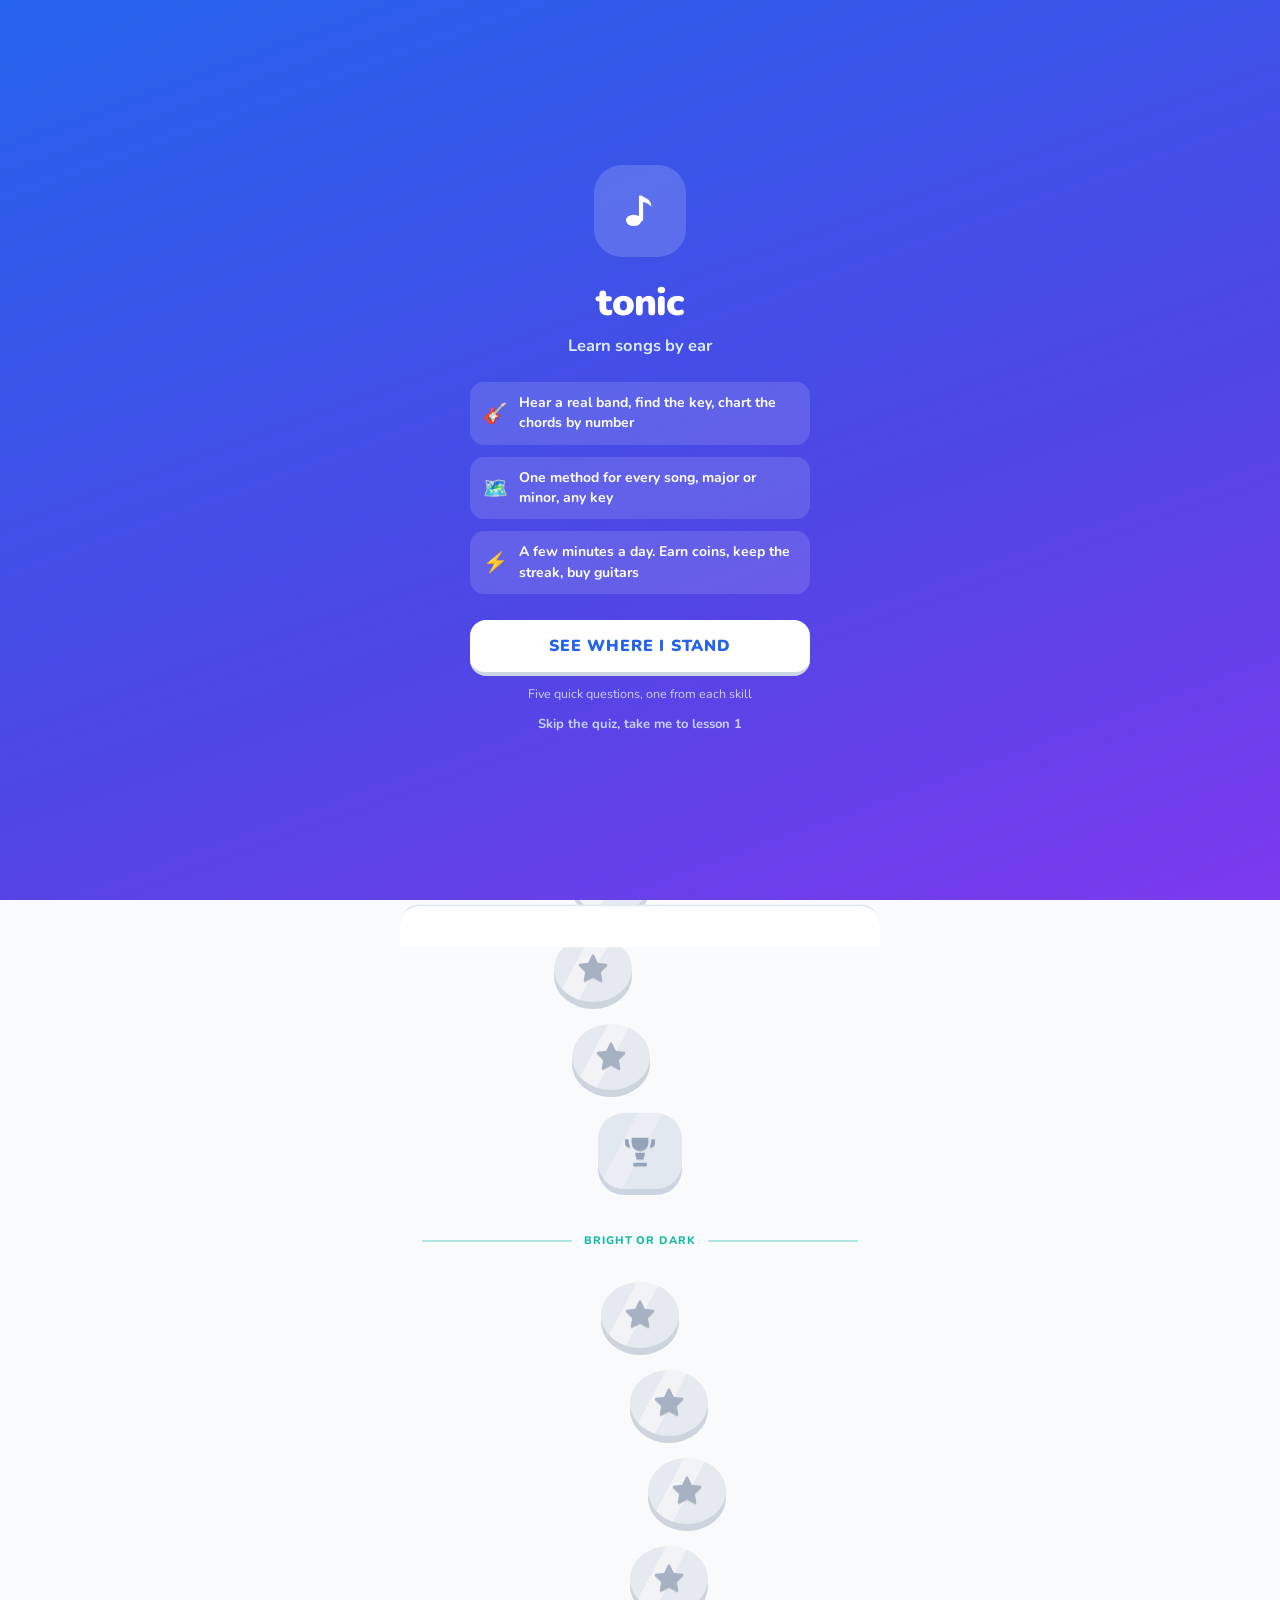
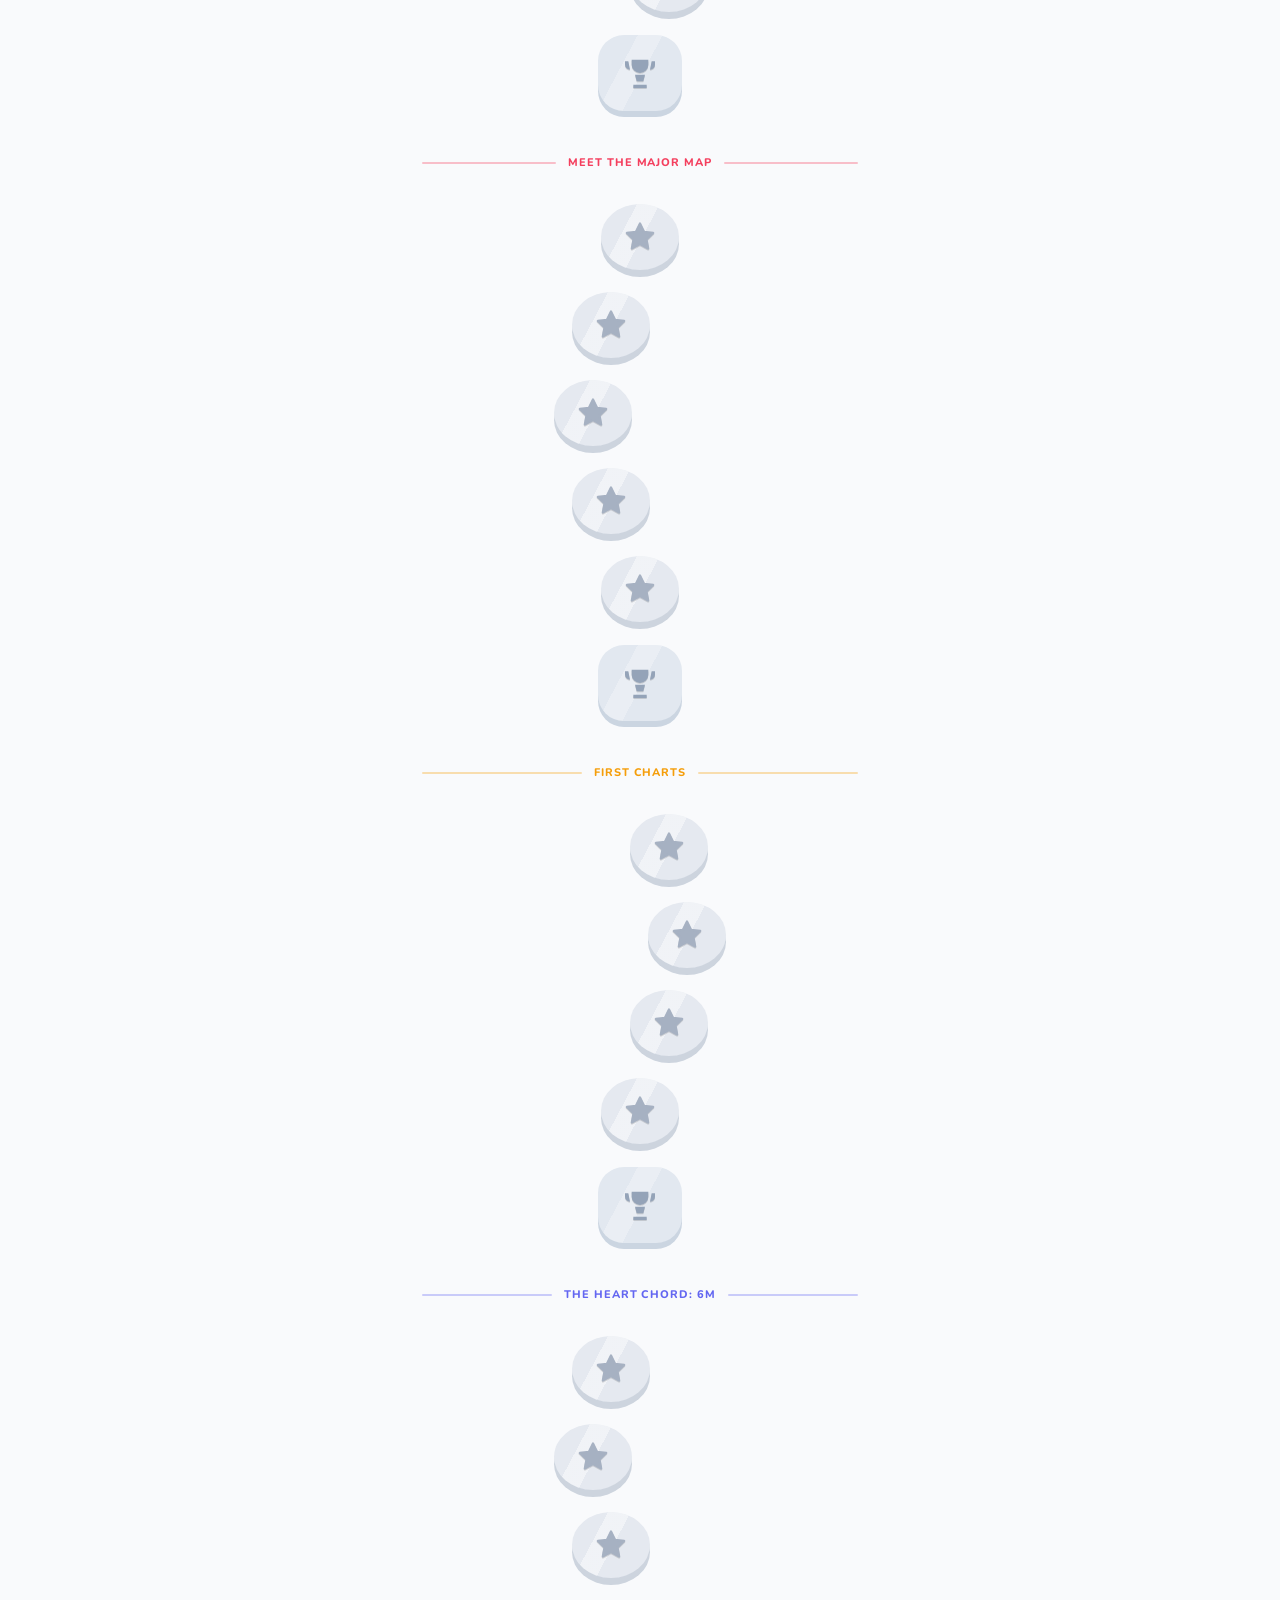
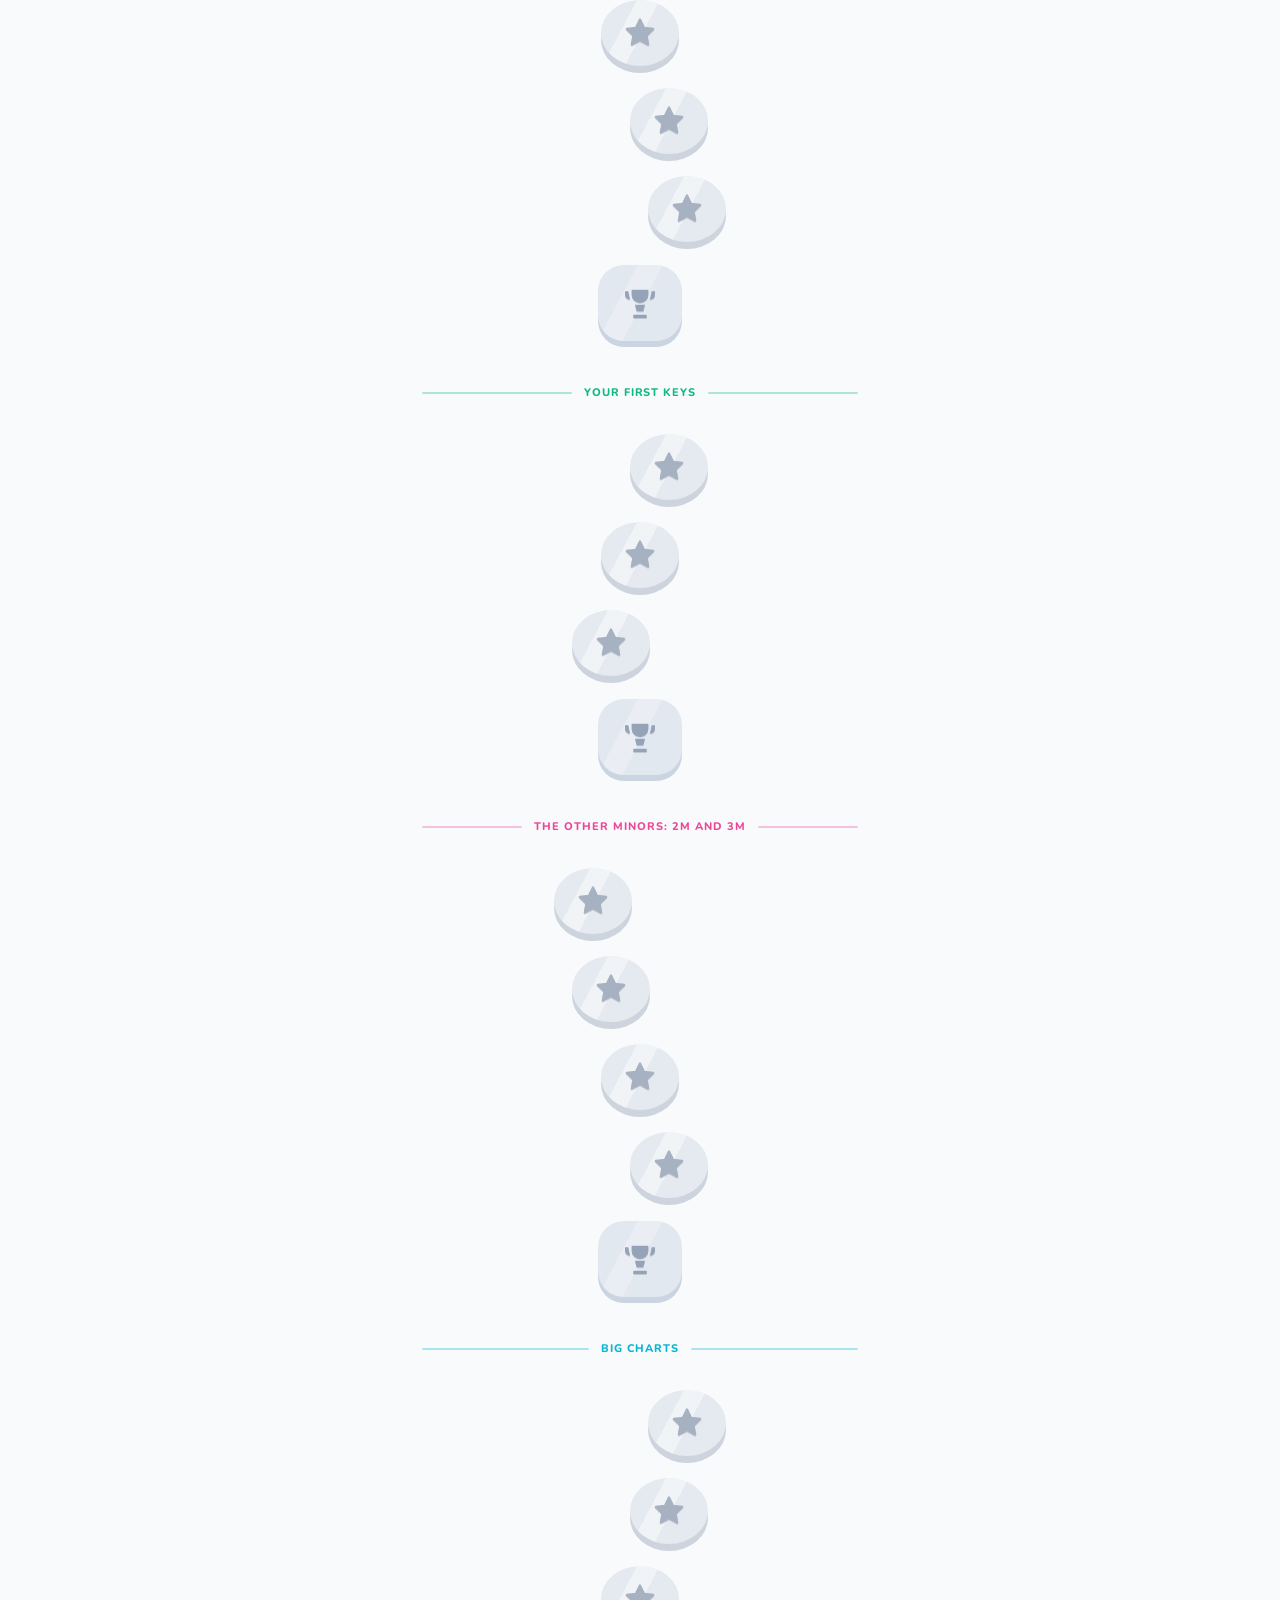
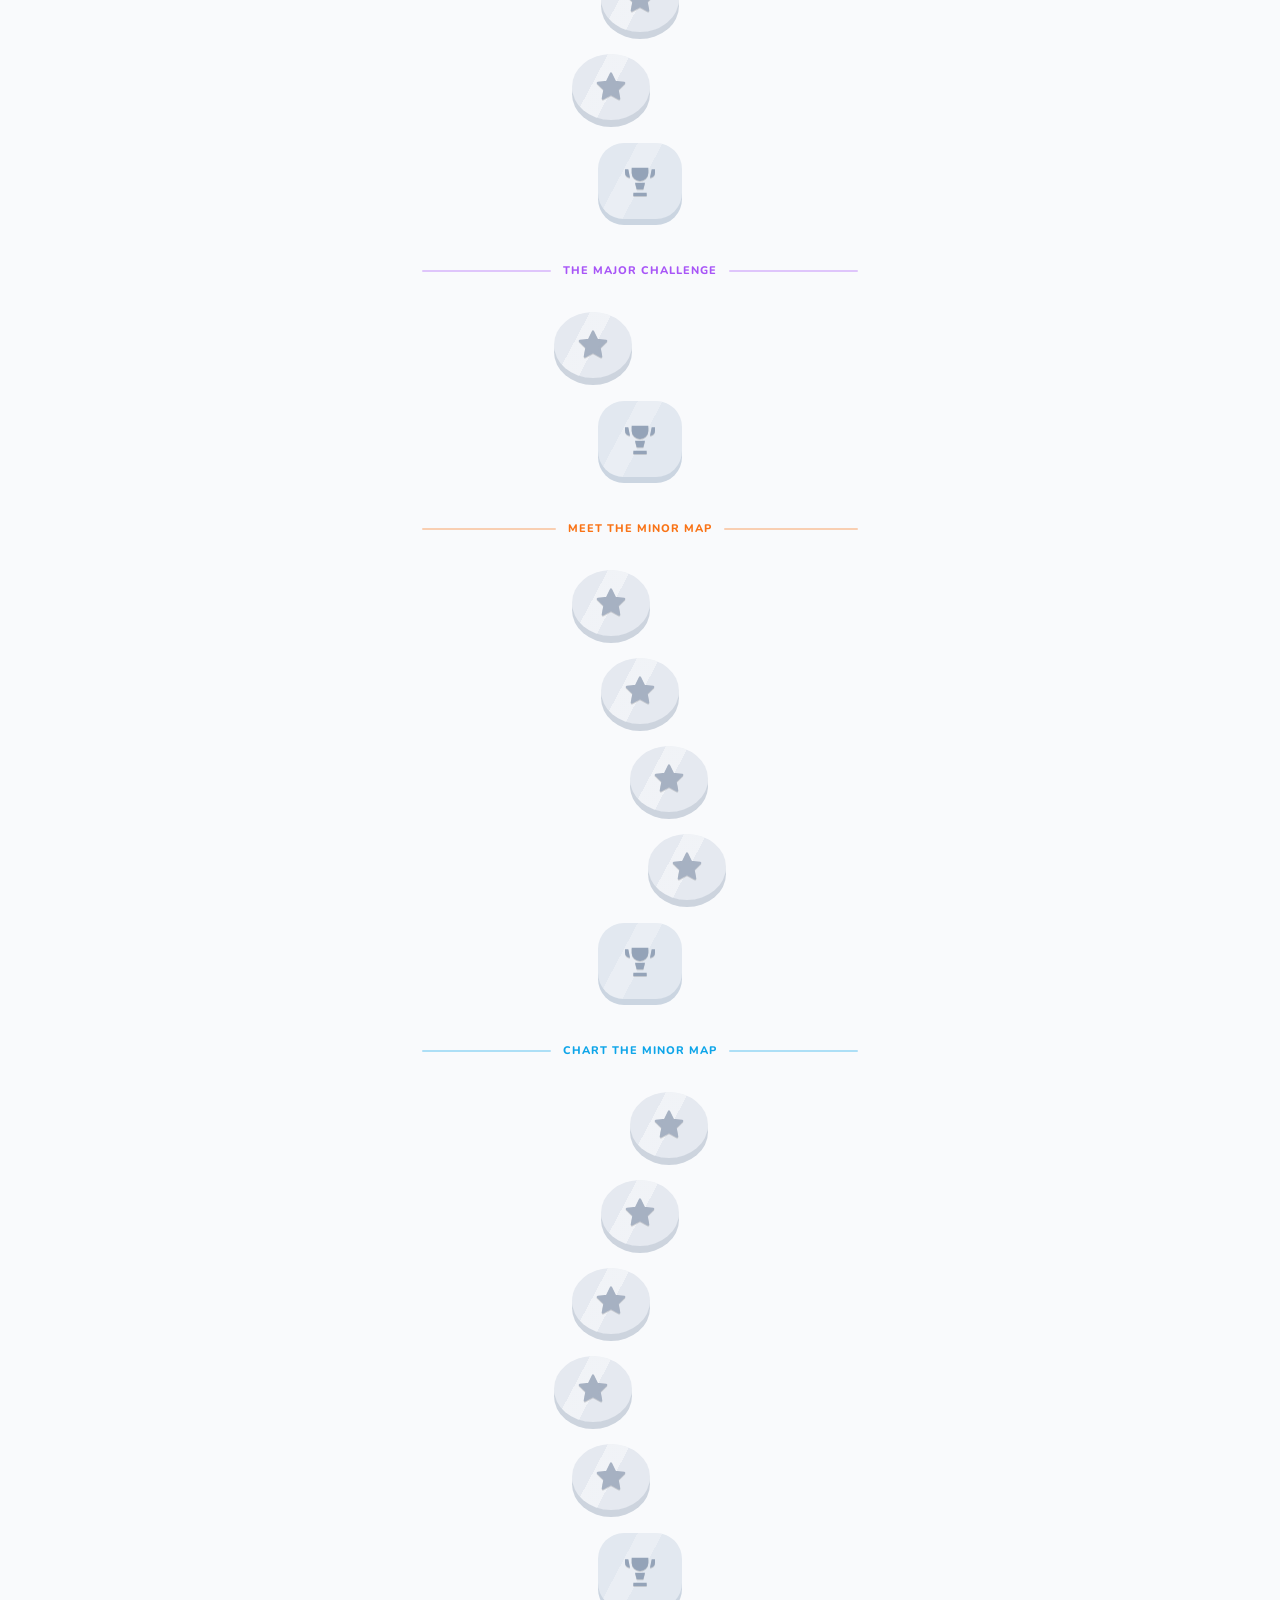
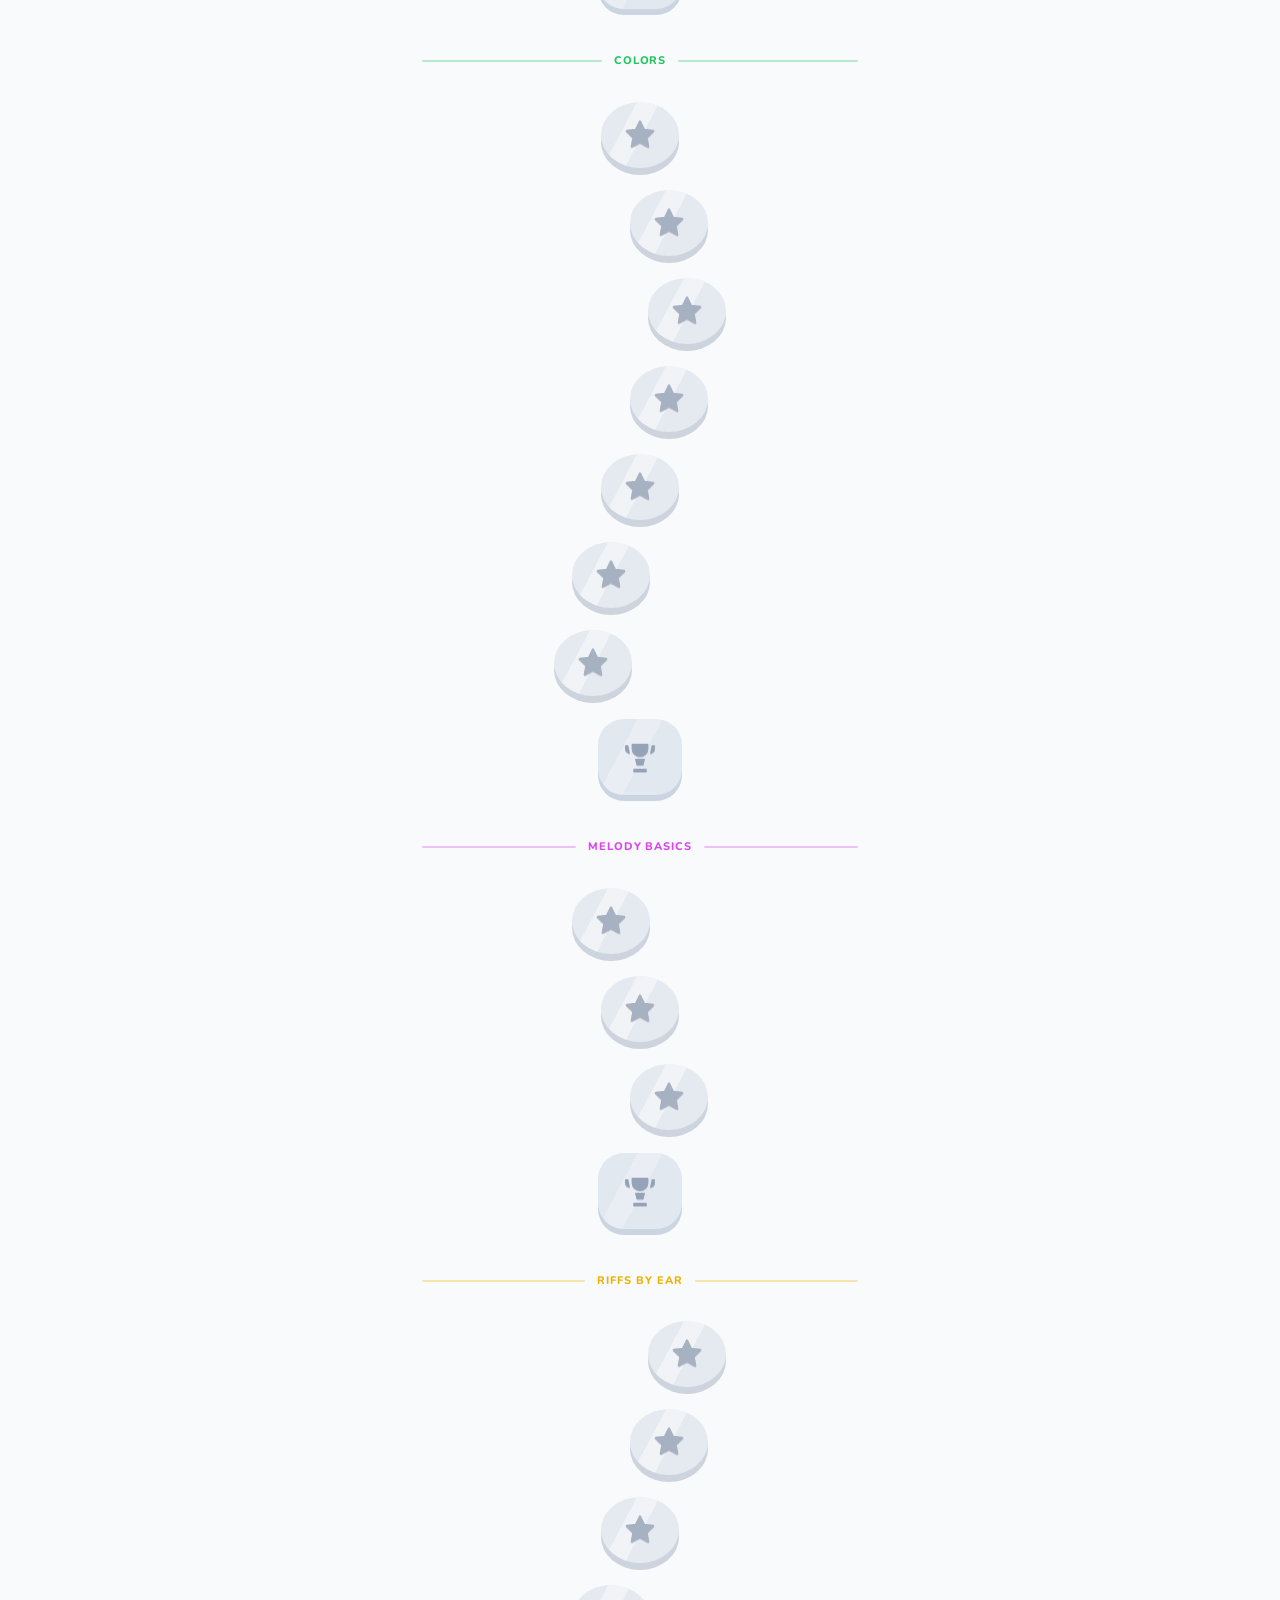
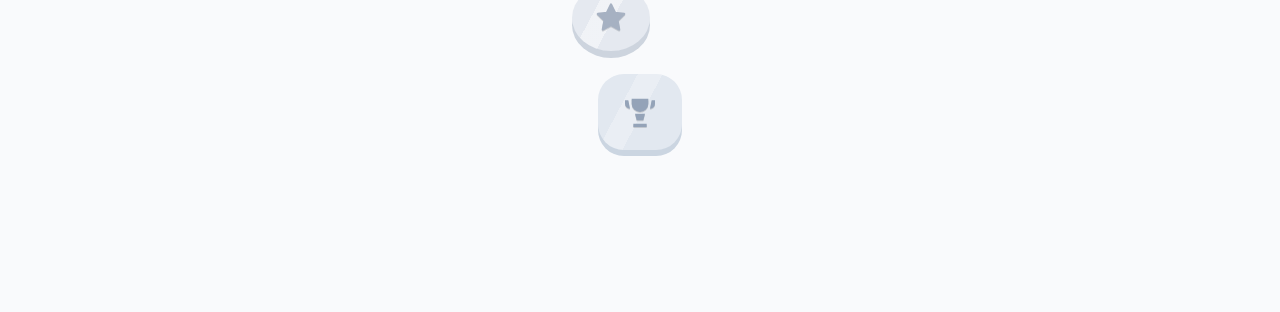
==== index.html @ 89ee770c "Deploy: unified colors + musical chord timing" ====
<!doctype html>
<html lang="en">
<head>
<meta charset="utf-8">
<meta name="viewport" content="width=device-width,initial-scale=1,viewport-fit=cover,user-scalable=no">
<meta name="theme-color" content="#2563eb">
<link rel="preconnect" href="https://fonts.googleapis.com">
<link rel="preconnect" href="https://fonts.gstatic.com" crossorigin>
<link href="https://fonts.googleapis.com/css2?family=Nunito:wght@700;800;900&display=swap" rel="stylesheet">
<title>Tonic - Hear the numbers</title>
<style>
:root{
  --bg:#f9fafc;--card:#ffffff;--fg:#1e293b;--muted:#64748b;--border:#e2e8f0;
  --blue:#2563eb;--blue-dk:#1d4ed8;--blue-press:#1e40af;--blue-soft:#dbeafe;--blue-mist:#eff6ff;
  --ok:#16a34a;--ok-soft:#dcfce7;--bad:#dc2626;--bad-soft:#fee2e2;--warn:#d97706;--warn-soft:#fef3c7;
  --r:18px;--r-sm:12px;
}
*{margin:0;padding:0;box-sizing:border-box;-webkit-tap-highlight-color:transparent}
html,body{height:100%}
body{font-family:'Nunito',-apple-system,BlinkMacSystemFont,'Segoe UI',Roboto,'Helvetica Neue',Arial,sans-serif;
  background:var(--bg);color:var(--fg);font-size:15px;line-height:1.45;
  -webkit-font-smoothing:antialiased;overscroll-behavior:none}
#app{max-width:480px;margin:0 auto;min-height:100%;display:flex;flex-direction:column;position:relative}
.screen{display:none;flex:1;flex-direction:column;padding-bottom:86px}
.screen.on{display:flex}
.pad{padding:18px 16px;display:flex;flex-direction:column;gap:14px}
h1{font-size:20px;font-weight:800}
h2{font-size:16px;font-weight:800}
h3{font-size:14px;font-weight:700}
.muted{color:var(--muted)}
.small{font-size:12.5px}
.tiny{font-size:11.5px}
.card{background:var(--card);border:2px solid var(--border);border-radius:var(--r);padding:15px}
.btn{display:inline-flex;align-items:center;justify-content:center;gap:8px;border:none;cursor:pointer;
  font-family:inherit;font-weight:800;border-radius:14px;font-size:15px;color:var(--fg);
  background:var(--card);border:2px solid var(--border);border-bottom-width:4px;padding:12px 18px;
  transition:transform .05s,filter .1s;user-select:none;-webkit-user-select:none}
.btn:active{transform:translateY(2px);border-bottom-width:2px;margin-bottom:2px}
.btn-blue{background:var(--blue);border-color:var(--blue-press);color:#fff}
.btn-ok{background:var(--ok);border-color:#15803d;color:#fff}
.btn-ghost{background:none;border-color:transparent;border-bottom-width:2px;color:var(--muted);font-weight:700}
.btn-block{display:flex;width:100%}
.btn-big{padding:15px 20px;font-size:16px;border-radius:16px}
.btn-sm{padding:8px 13px;font-size:13px;border-radius:11px;border-bottom-width:3px}
.btn:disabled{opacity:.55;pointer-events:none}
.row{display:flex;align-items:center;gap:10px}
.grow{flex:1;min-width:0}
.streak-chip{display:inline-flex;align-items:center;gap:5px;background:var(--warn-soft);color:#92400e;
  border-radius:999px;padding:5px 12px;font-weight:800;font-size:13px}
.today-chip{font-size:12.5px;font-weight:700;color:var(--muted)}
.hero{background:linear-gradient(140deg,#60a5fa,var(--blue) 72%);border:none;color:#fff;border-radius:22px;padding:20px 18px;
  box-shadow:0 6px 0 var(--blue-press)}
.hero h2{color:#fff;font-size:18px}
.hero .obj{color:#dbeafe;font-size:13.5px;margin-top:4px}
.hero .time{color:#bfdbfe;font-size:12px;margin-top:2px}
.hero .btn{margin-top:14px;background:#fff;color:var(--blue);border-color:#bfdbfe;width:100%;letter-spacing:.04em}
.unit-row{display:flex;align-items:center;gap:12px;padding:13px 15px;background:var(--card);
  border:2px solid var(--border);border-radius:var(--r);cursor:pointer}
.unit-row.locked{opacity:.5;cursor:default}
.unit-row.cur{border-color:var(--blue);box-shadow:0 0 0 1.5px var(--blue)}
.unit-ic{width:38px;height:38px;border-radius:50%;flex-shrink:0;display:flex;align-items:center;justify-content:center;
  font-size:16px;font-weight:800;background:var(--blue-mist);color:var(--blue)}
.unit-row.done .unit-ic{background:var(--ok-soft);color:var(--ok)}
.unit-name{font-weight:800;font-size:14.5px}
.unit-sub{font-size:12px;color:var(--muted)}
.lesson-list{display:flex;flex-direction:column;gap:6px;margin-top:8px}
.lesson-item{display:flex;align-items:center;gap:8px;padding:9px 12px;border-radius:var(--r-sm);
  background:var(--blue-mist);font-size:13px;font-weight:700;cursor:pointer}
.lesson-item .st{font-size:12px}
.skill-grid{display:grid;grid-template-columns:1fr 1fr;gap:10px}
.skill-tile{background:var(--card);border:2px solid var(--border);border-bottom-width:4px;border-radius:var(--r);
  padding:13px;cursor:pointer;display:flex;flex-direction:column;gap:3px}
.skill-tile:active{transform:translateY(2px)}
.skill-tile.locked{opacity:.5;pointer-events:none}
.skill-tile .nm{font-weight:800;font-size:13.5px}
.skill-tile .ac{font-size:11.5px;color:var(--muted)}
.bar{height:8px;background:var(--blue-mist);border-radius:99px;overflow:hidden}
.bar>div{height:100%;background:var(--blue);border-radius:99px;transition:width .3s}
.bar.g>div{background:var(--ok)}
.stat-grid{display:grid;grid-template-columns:1fr 1fr;gap:10px}
.stat{background:var(--card);border:2px solid var(--border);border-radius:var(--r);padding:13px;text-align:center}
.stat .v{font-size:22px;font-weight:800;color:var(--blue)}
.stat .l{font-size:11.5px;color:var(--muted);font-weight:700}
/* lesson runtime */
.les-head{display:flex;align-items:center;gap:11px;padding:13px 14px}
.les-head .bar{flex:1}
.x-btn{background:none;border:none;color:var(--muted);cursor:pointer;padding:6px;display:flex}
.x-btn svg{width:22px;height:22px;stroke:currentColor;fill:none;stroke-width:2.6;stroke-linecap:round}
.les-body{flex:1;display:flex;flex-direction:column;gap:14px;padding:8px 16px 130px}
.prompt{font-size:17px;font-weight:800;text-align:center;margin-top:6px}
.explain-card{background:var(--blue-mist);border:2px solid var(--blue-soft);border-radius:var(--r);padding:16px;font-size:14.5px}
.play-big{width:76px;height:76px;border-radius:50%;background:var(--blue);border:none;border-bottom:5px solid var(--blue-press);
  color:#fff;cursor:pointer;display:flex;align-items:center;justify-content:center;margin:4px auto}
.play-big:active{transform:translateY(2px);border-bottom-width:3px}
.play-big svg{width:30px;height:30px;fill:#fff;margin-left:4px}
.play-lbl{text-align:center;font-size:12px;color:var(--muted);font-weight:700;margin-top:-6px}
.choices{display:flex;flex-direction:column;gap:9px}
.choice{position:relative;display:flex;align-items:center;gap:10px;background:var(--card);border:2px solid var(--border);
  border-bottom-width:4px;border-radius:var(--r);padding:13px 15px;cursor:pointer;font-family:inherit;font-size:15px;
  font-weight:800;text-align:left;color:var(--fg)}
.choice:active{transform:translateY(2px);border-bottom-width:2px;margin-bottom:2px}
.choice .sub{display:block;font-size:12px;color:var(--muted);font-weight:600}
.choice.is-ok{border-color:var(--ok);background:var(--ok-soft)}
.choice.is-bad{border-color:var(--bad);background:var(--bad-soft);animation:shk .3s}
.choice:disabled{cursor:default}
.choice .mini-play{margin-left:auto;width:34px;height:34px;border-radius:50%;background:var(--blue-mist);color:var(--blue);
  display:flex;align-items:center;justify-content:center;flex-shrink:0}
.choice .mini-play svg{width:15px;height:15px;fill:currentColor;margin-left:2px}
@keyframes shk{0%,100%{transform:translateX(0)}25%{transform:translateX(-5px)}75%{transform:translateX(5px)}}
.slots{display:flex;gap:8px;justify-content:center;flex-wrap:wrap;min-height:52px}
.slot{width:52px;height:52px;border-radius:14px;border:2.5px dashed var(--border);display:flex;align-items:center;
  justify-content:center;font-weight:800;font-size:16px;background:var(--card)}
.slot.fill{border-style:solid;border-color:var(--blue);background:var(--blue-mist);color:var(--blue)}
.slot.s-ok{border-color:var(--ok);background:var(--ok-soft);color:var(--ok)}
.slot.s-bad{border-color:var(--bad);background:var(--bad-soft);color:var(--bad)}
.tilebar{display:flex;gap:9px;justify-content:center;flex-wrap:wrap}
.tile{min-width:56px;height:52px;border-radius:14px;background:var(--card);border:2px solid var(--border);
  border-bottom-width:4px;font-family:inherit;font-size:16px;font-weight:800;cursor:pointer;color:var(--fg);padding:0 12px}
.tile:active{transform:translateY(2px);border-bottom-width:2px;margin-bottom:2px}
.tap-big{width:150px;height:150px;border-radius:50%;margin:10px auto;background:var(--blue);border:none;
  border-bottom:7px solid var(--blue-press);color:#fff;font-size:19px;font-weight:800;cursor:pointer;font-family:inherit}
.tap-big:active{transform:translateY(3px);border-bottom-width:4px}
.tap-count{text-align:center;font-weight:800;color:var(--blue);font-size:14px;min-height:20px}
.term{text-decoration:underline dotted 2px var(--blue);cursor:pointer;color:var(--blue);font-weight:800}
.fb{position:fixed;bottom:0;left:0;right:0;max-width:480px;margin:0 auto;background:var(--card);
  border-top:2.5px solid var(--border);padding:14px 16px calc(16px + env(safe-area-inset-bottom,0));
  transform:translateY(110%);transition:transform .2s;z-index:50;border-radius:20px 20px 0 0}
.fb.up{transform:translateY(0)}
.fb.is-ok{background:var(--ok-soft);border-color:var(--ok)}
.fb.is-bad{background:var(--bad-soft);border-color:var(--bad)}
.fb-title{font-weight:800;font-size:15px}
.fb.is-ok .fb-title{color:#15803d}
.fb.is-bad .fb-title{color:var(--bad)}
.fb-sub{font-size:13px;margin-top:2px;color:var(--fg)}
.fb-btns{display:flex;gap:8px;margin-top:11px}
.fb-btns .btn{flex:1}
.done-face{font-size:52px;text-align:center;margin-top:26px}
.done-acc{font-size:40px;font-weight:800;text-align:center;color:var(--blue)}
.done-note{text-align:center;color:var(--muted);font-size:14px;max-width:290px;margin:0 auto}
.sheet-wrap{position:fixed;inset:0;background:rgba(15,23,42,.45);z-index:80;display:none;align-items:flex-end;justify-content:center}
.sheet-wrap.on{display:flex}
.sheet{background:var(--card);border-radius:22px 22px 0 0;max-width:480px;width:100%;padding:20px 18px calc(24px + env(safe-area-inset-bottom,0))}
.sheet h3{font-size:16px;margin-bottom:6px;color:var(--blue)}
.sheet p{font-size:14px}
.sheet .btn{margin-top:14px;width:100%}
nav{position:fixed;bottom:0;left:0;right:0;max-width:480px;margin:0 auto;background:var(--card);
  border-top:2.5px solid var(--border);display:flex;height:68px;z-index:40;border-radius:20px 20px 0 0}
.nav-btn{flex:1;border:none;background:none;font-family:inherit;font-size:11px;font-weight:800;color:#94a3b8;
  display:flex;flex-direction:column;align-items:center;justify-content:center;gap:3px;cursor:pointer;
  padding-bottom:env(safe-area-inset-bottom,0)}
.nav-btn svg{width:23px;height:23px;stroke:currentColor;fill:none;stroke-width:2.2;stroke-linecap:round;stroke-linejoin:round}
.nav-btn.on{color:var(--blue)}
input[type=range]{width:100%;accent-color:var(--blue)}
.switch{position:relative;width:50px;height:29px;flex-shrink:0}
.switch input{opacity:0;width:0;height:0}
.switch span{position:absolute;inset:0;background:#cbd5e1;border-radius:99px;transition:.2s;cursor:pointer}
.switch span:before{content:'';position:absolute;width:23px;height:23px;border-radius:50%;background:#fff;top:3px;left:3px;transition:.2s}
.switch input:checked+span{background:var(--blue)}
.switch input:checked+span:before{transform:translateX(21px)}
.fret-wrap{overflow-x:auto}
.weak-item{display:flex;justify-content:space-between;padding:7px 0;border-bottom:1.5px solid var(--border);font-size:13.5px}
.weak-item:last-child{border-bottom:none}
.weak-item b{font-weight:800}
.weak-item .pc{color:var(--bad);font-weight:800}
.part-head{margin-top:16px;font-size:11px;font-weight:800;letter-spacing:.1em;text-transform:uppercase;color:var(--blue);display:flex;align-items:center;gap:8px}
.part-head:before,.part-head:after{content:'';height:2px;background:var(--blue-soft);flex:1;border-radius:2px}
.brand-row{display:flex;align-items:center;gap:9px}
.brand-mark{width:34px;height:34px;border-radius:11px;background:linear-gradient(135deg,var(--blue),var(--blue-dk));display:flex;align-items:center;justify-content:center;box-shadow:0 3px 0 #1e40af;flex-shrink:0}
.brand-mark svg{width:19px;height:19px;fill:#fff}
.brand-name{font-size:19px;font-weight:800;color:var(--blue);letter-spacing:-.02em}
.seat-row{display:flex;align-items:center;gap:12px;background:var(--card);border:2px solid var(--border);border-bottom-width:4px;border-radius:var(--r);padding:11px 14px;cursor:pointer}
.seat-row:active{transform:translateY(2px);border-bottom-width:2px;margin-bottom:2px}
.seat-row.home{border-color:var(--blue);background:var(--blue-mist)}
.seat-num{font-size:20px;font-weight:800;width:46px;color:var(--blue)}
.seat-tag{font-size:10.5px;font-weight:800;text-transform:uppercase;letter-spacing:.05em;border-radius:99px;padding:5px 12px;white-space:nowrap;flex-shrink:0}
.seat-tag.mj{background:var(--warn-soft);color:#92400e}
.seat-tag.mn{background:#ede9fe;color:#6d28d9}
.seat-tag.dm{background:var(--bad-soft);color:var(--bad)}
.seat-name{margin-left:auto;font-weight:800;font-size:16px}
.mode-tog{display:flex;gap:8px}
.mode-tog .btn{flex:1}
.mode-tog .btn.on{background:var(--blue);border-color:var(--blue-press);color:#fff}
.lp-head{display:flex;align-items:center;gap:9px;padding:2px 0 4px}
.streak-chip{margin-left:auto}
.km-card{display:flex;align-items:center;gap:10px;background:var(--card);border:2px solid var(--border);border-bottom-width:4px;border-radius:16px;padding:11px 14px;cursor:pointer;font-weight:800;font-size:14px;width:100%;font-family:inherit;color:var(--fg)}
.km-card:active{transform:translateY(2px);border-bottom-width:2px;margin-bottom:2px}
.km-card .km-emoji{font-size:20px}
.km-card .km-sub{font-size:11.5px;font-weight:600;color:var(--muted)}
.path{position:relative;padding:0 0 44px}
.unit-sec{position:relative}
.lp-header{position:sticky;top:66px;z-index:9;color:#fff;border-radius:16px;padding:13px 16px;margin:0 0 6px;box-shadow:0 4px 0 var(--lphd);transition:background-color .35s ease,box-shadow .35s ease}
.lp-header .ub-top{font-size:10px;font-weight:800;letter-spacing:.11em;text-transform:uppercase;opacity:.85}
.lp-header h3{color:#fff;font-size:15.5px;margin-top:1px}
.lp-header .ub-goal{color:#fff;opacity:.88;font-size:12px;margin-top:2px}
.lp-header .ub-prog{margin-top:9px;height:7px;background:rgba(255,255,255,.3);border-radius:99px;overflow:hidden}
.lp-header .ub-prog>div{height:100%;background:#fff;border-radius:99px;transition:width .3s}
.unit-divider{display:flex;align-items:center;gap:12px;margin:30px 6px 2px;color:var(--dvc,#94a3b8)}
.unit-divider:before,.unit-divider:after{content:'';height:2px;flex:1;background:currentColor;opacity:.32;border-radius:2px}
.unit-divider span{font-size:11px;font-weight:800;letter-spacing:.09em;text-transform:uppercase;white-space:nowrap;color:var(--dvc,#94a3b8)}
.unit-divider.first{display:none}
.unit-nodes{position:relative;padding:20px 0 10px;z-index:1}
.node-wrap{position:relative;display:flex;flex-direction:column;align-items:center;padding:11px 0;scroll-margin-top:170px}
.node{width:78px;height:66px;border-radius:50%;display:flex;align-items:center;justify-content:center;cursor:pointer;border:none;font-family:inherit;transition:transform .08s;position:relative;background:var(--nc);box-shadow:0 7px 0 var(--nd)}
.node:before{content:'';position:absolute;inset:0;border-radius:50%;background:linear-gradient(118deg,rgba(255,255,255,0) 32%,rgba(255,255,255,.28) 32%,rgba(255,255,255,.28) 52%,rgba(255,255,255,0) 52%);pointer-events:none}
.node:active{transform:translateY(5px);box-shadow:0 2px 0 var(--nd)}
.node.locked{background:#e5e9f0;box-shadow:0 7px 0 #cdd4de}
.node.locked svg{fill:#a6b1c2;stroke:#a6b1c2}
.node.locked:before{background:linear-gradient(118deg,rgba(255,255,255,0) 32%,rgba(255,255,255,.45) 32%,rgba(255,255,255,.45) 52%,rgba(255,255,255,0) 52%)}
.node.cur{width:88px;height:74px}
.node.cur:after{content:'';position:absolute;left:-9px;right:-9px;top:-9px;bottom:-9px;border-radius:50%;border:4px solid var(--nc);animation:pulse 1.8s ease-out infinite;pointer-events:none}
@keyframes pulse{0%{transform:scale(1);opacity:.55}70%{opacity:.06}100%{transform:scale(1.38);opacity:0}}
.node svg{width:34px;height:34px;filter:drop-shadow(0 1.5px 0 rgba(0,0,0,.14))}
.node svg,.node.cur svg{fill:#fff;stroke:#fff}
.node.just{animation:justPop .55s cubic-bezier(.34,1.56,.64,1)}
@keyframes justPop{0%{transform:scale(.6)}60%{transform:scale(1.14)}100%{transform:scale(1)}}
.start-bubble{position:absolute;top:-36px;left:50%;transform:translateX(-50%);background:#fff;color:var(--nc);font-weight:900;font-size:12px;letter-spacing:.09em;padding:6px 14px;border-radius:12px;box-shadow:0 3px 0 rgba(148,163,184,.55);white-space:nowrap;z-index:3}
.start-bubble:after{content:'';position:absolute;bottom:-5px;left:50%;transform:translateX(-50%);border:6px solid transparent;border-top-color:#fff;border-bottom:0}
@keyframes bob{0%,100%{transform:translateY(0)}50%{transform:translateY(-6px)}}
.unit-trophy{display:flex;flex-direction:column;align-items:center;gap:7px;padding:12px 0 4px}
.unit-trophy .tnode{width:84px;height:76px;border-radius:26px;display:flex;align-items:center;justify-content:center;background:var(--nc);box-shadow:0 7px 0 var(--nd);cursor:pointer;position:relative;overflow:hidden}
.unit-trophy .tnode:before{content:'';position:absolute;inset:0;background:linear-gradient(118deg,rgba(255,255,255,0) 32%,rgba(255,255,255,.28) 32%,rgba(255,255,255,.28) 52%,rgba(255,255,255,0) 52%)}
.unit-trophy .tnode svg{width:40px;height:40px;fill:#fff;filter:drop-shadow(0 1.5px 0 rgba(0,0,0,.14))}
.unit-trophy.dim .tnode{filter:saturate(.45) brightness(1.25) opacity(.9)}
.unit-trophy.grey .tnode{background:#e2e8f0;box-shadow:0 6px 0 #cbd5e1}
.unit-trophy.grey .tnode svg{fill:#94a3b8}
.read-card{background:var(--blue-mist);border:2px solid var(--blue-soft);border-radius:var(--r);padding:18px;font-size:15px;line-height:1.5}
.read-h{font-size:19px;font-weight:800;text-align:center;margin-top:8px}
.read-demo{display:inline-flex;align-items:center;gap:8px;background:var(--blue);color:#fff;border:none;border-bottom:4px solid var(--blue-press);border-radius:13px;padding:11px 18px;font-family:inherit;font-weight:800;font-size:14px;cursor:pointer;margin:2px auto}
.read-demo:active{transform:translateY(2px);border-bottom-width:2px}
.read-demo svg{width:16px;height:16px;fill:#fff}
.read-dots{display:flex;gap:6px;justify-content:center;margin-top:4px}
.read-dots span{width:7px;height:7px;border-radius:50%;background:var(--border)}
.read-dots span.on{background:var(--blue)}
.lp-stats{position:sticky;top:0;z-index:30;background:var(--bg);display:flex;align-items:center;gap:16px;padding:12px 4px 14px;min-height:58px}
.brand-mini{width:30px;height:30px;border-radius:9px;background:linear-gradient(135deg,var(--blue),var(--blue-dk));display:flex;align-items:center;justify-content:center;box-shadow:0 2px 0 #1e40af;flex-shrink:0}
.brand-mini svg{width:16px;height:16px;fill:#fff}
.spill{display:inline-flex;align-items:center;gap:6px;font-weight:800;font-size:15.5px}
.spill svg{width:20px;height:20px}
.spill.streak{color:#f59e0b}
.spill.xp{color:#2563eb}
.lp-km{margin-left:auto;width:40px;height:40px;border-radius:12px;background:var(--card);border:2px solid var(--border);border-bottom-width:4px;display:flex;align-items:center;justify-content:center;cursor:pointer;font-size:19px}
.lp-km:active{transform:translateY(2px);border-bottom-width:2px}
.emap{margin-top:10px}
.emap-tog{display:flex;gap:8px;margin-bottom:10px}
.emap-tog button{flex:1;padding:8px 0;border:2px solid var(--border);border-bottom-width:3px;border-radius:11px;background:var(--card);font-family:inherit;font-weight:800;font-size:13px;color:var(--fg);cursor:pointer}
.emap-tog button.on{background:var(--blue);border-color:var(--blue-press);color:#fff}
.emap-keys{display:grid;grid-template-columns:repeat(3,1fr);gap:6px;margin-bottom:10px}
.emap-keys button{padding:10px 4px;border:2px solid var(--border);border-radius:11px;background:var(--card);font-family:inherit;font-weight:800;font-size:11.5px;color:var(--fg);cursor:pointer;line-height:1.2;white-space:nowrap;overflow:hidden;text-overflow:ellipsis}
.emap-keys button.on{background:var(--blue);border-color:var(--blue-press);color:#fff}
.emap-seat{display:flex;align-items:center;gap:11px;background:var(--card);border:2px solid var(--border);border-bottom-width:3px;border-radius:13px;padding:9px 12px;cursor:pointer;margin-bottom:6px}
.emap-seat:active{transform:translateY(2px);border-bottom-width:1px}
.emap-seat.home{border-color:var(--blue);background:var(--blue-mist)}
.emap-seat .es-num{font-size:18px;font-weight:800;width:40px;color:var(--blue)}
.emap-seat .es-tag{font-size:10px;font-weight:800;text-transform:uppercase;letter-spacing:.05em;border-radius:99px;padding:5px 11px;white-space:nowrap;flex-shrink:0}
.es-tag.mj{background:var(--warn-soft);color:#92400e}.es-tag.mn{background:#ede9fe;color:#6d28d9}.es-tag.dm{background:var(--bad-soft);color:var(--bad)}
.emap-seat .es-name{margin-left:auto;font-weight:800;font-size:15px}
.emap-note{font-size:11.5px;color:var(--muted);text-align:center;margin-top:8px}
/* ===== motion & polish ===== */
.screen.on{animation:screenIn .22s ease}
@keyframes screenIn{from{opacity:.45;transform:translateY(7px)}to{opacity:1;transform:none}}
#lesson{position:relative;overflow:hidden}
#les-body.anim>*{animation:rise .34s cubic-bezier(.22,1,.36,1) both}
#les-body.anim>*:nth-child(2){animation-delay:.05s}
#les-body.anim>*:nth-child(3){animation-delay:.1s}
#les-body.anim>*:nth-child(4){animation-delay:.15s}
#les-body.anim>*:nth-child(5){animation-delay:.2s}
#les-body.anim>*:nth-child(6){animation-delay:.25s}
#les-body.anim>*:nth-child(7){animation-delay:.3s}
#les-body.anim>*:nth-child(8){animation-delay:.35s}
@keyframes rise{from{opacity:0;transform:translateY(16px)}to{opacity:1;transform:none}}
.play-big{animation:breathe 2.6s ease-in-out infinite}
@keyframes breathe{0%,100%{box-shadow:0 0 0 0 rgba(37,99,235,.32)}55%{box-shadow:0 0 0 13px rgba(37,99,235,0)}}
.fb{transition:transform .3s cubic-bezier(.3,1.35,.6,1)}
.done-face{animation:popIn .5s cubic-bezier(.34,1.56,.64,1) both}
.done-acc{animation:popIn .5s .1s cubic-bezier(.34,1.56,.64,1) both}
@keyframes popIn{from{opacity:0;transform:scale(.4)}to{opacity:1;transform:scale(1)}}
.confetti{position:absolute;inset:0;pointer-events:none;overflow:hidden;z-index:5}
.confetti i{position:absolute;top:-14px;width:9px;height:14px;opacity:0;animation:cfall linear forwards}
@keyframes cfall{0%{opacity:1;transform:translateY(0) rotate(0)}100%{opacity:1;transform:translateY(78vh) rotate(560deg)}}
/* nav */
.nav-btn .nico{width:46px;height:30px;border-radius:12px;display:flex;align-items:center;justify-content:center;transition:background .15s}
.nav-btn.on .nico{background:var(--blue-mist)}
.nav-btn svg{width:23px;height:23px;fill:currentColor;stroke:none}
/* practice */
.review-hero{background:linear-gradient(140deg,#60a5fa,var(--blue) 72%);border:none;border-radius:20px;padding:18px 16px;color:#fff;box-shadow:0 5px 0 var(--blue-press)}
.review-hero h2{color:#fff}
.review-hero .rh-sub{color:#dbeafe;font-size:13px;margin-top:2px}
.review-hero .btn{margin-top:13px;width:100%;background:#fff;color:var(--blue);border-color:#bfdbfe;letter-spacing:.04em}
.skill-tile{flex-direction:row;align-items:center;gap:11px}
.skill-ic{width:42px;height:42px;border-radius:50%;flex-shrink:0;display:flex;align-items:center;justify-content:center;box-shadow:0 3px 0 rgba(0,0,0,.14)}
.skill-ic svg{width:22px;height:22px;fill:#fff;stroke:#fff}
/* profile stats */
.stat .sic{display:flex;justify-content:center;margin-bottom:5px}
.stat .sic svg{width:22px;height:22px}
/* welcome overlay */
.hello{position:fixed;inset:0;z-index:100;background:linear-gradient(160deg,#2563eb,#4f46e5 60%,#7c3aed);display:flex;align-items:center;justify-content:center;padding:26px}
.hello-in{max-width:340px;width:100%;text-align:center;color:#fff;animation:rise .5s cubic-bezier(.22,1,.36,1) both}
.hello-mark{width:92px;height:92px;border-radius:28px;background:rgba(255,255,255,.16);display:flex;align-items:center;justify-content:center;margin:0 auto 18px;animation:popIn .55s cubic-bezier(.34,1.56,.64,1) both}
.hello-mark svg{width:52px;height:52px;fill:#fff}
.hello-in h1{font-size:38px;font-weight:900;letter-spacing:-.02em}
.hello-tag{font-size:16.5px;color:#dbeafe;margin-top:4px;font-weight:700}
.hello-pts{margin:24px 0 26px;display:flex;flex-direction:column;gap:12px;text-align:left}
.hello-pt{display:flex;align-items:center;gap:11px;background:rgba(255,255,255,.13);border-radius:14px;padding:11px 13px;font-weight:700;font-size:14px}
.hello-pt .hp-ic{font-size:20px}
.hello-cta{width:100%;padding:15px;border:none;border-bottom:4px solid #cbd5e1;border-radius:16px;background:#fff;color:var(--blue);font-family:inherit;font-weight:900;font-size:16px;letter-spacing:.05em;cursor:pointer}
.hello-cta:active{transform:translateY(2px);border-bottom-width:2px}
.hello-skip{margin-top:12px;background:none;border:none;color:#c7d2fe;font-family:inherit;font-weight:700;font-size:13px;cursor:pointer;width:100%}
/* ===== Play ===== */
.play-hero{background:linear-gradient(140deg,#60a5fa,var(--blue) 72%);border-radius:22px;padding:20px 18px;color:#fff;box-shadow:0 6px 0 var(--blue-press);position:relative;overflow:hidden}
.play-hero:before{content:'';position:absolute;top:-54px;right:-44px;width:170px;height:170px;border-radius:50%;background:rgba(255,255,255,.13)}
.play-hero:after{content:'';position:absolute;bottom:-70px;left:-44px;width:150px;height:150px;border-radius:50%;background:rgba(255,255,255,.08)}
.play-hero h2{color:#fff;font-size:21px;position:relative}
.play-hero .ph-sub{color:#dbeafe;font-size:13.5px;margin-top:4px;position:relative}
.ph-steps{display:flex;gap:8px;margin-top:14px;position:relative}
.ph-step{flex:1;background:rgba(255,255,255,.16);border-radius:12px;padding:9px 4px 8px;text-align:center;font-size:11px;font-weight:800;color:#eaf2ff;line-height:1.3}
.ph-step b{display:block;font-size:12px;color:#fff;background:rgba(255,255,255,.22);width:20px;height:20px;line-height:20px;border-radius:50%;margin:0 auto 5px}
.play-stats{display:flex;gap:9px}
.pstat{flex:1;background:var(--card);border:2px solid var(--border);border-radius:14px;padding:10px 6px;text-align:center}
.pstat .v{font-weight:900;font-size:17px}
.pstat .l{font-size:10px;color:var(--muted);font-weight:800;letter-spacing:.05em;text-transform:uppercase;margin-top:1px}
.mode-card{display:flex;align-items:center;gap:13px;background:var(--card);border:2px solid var(--border);border-bottom-width:4px;border-radius:18px;padding:14px 15px;cursor:pointer;width:100%;font-family:inherit;text-align:left;transition:transform .08s}
.mode-card:active{transform:translateY(2px);border-bottom-width:2px;margin-bottom:2px}
.mc-ic{width:52px;height:52px;border-radius:16px;background:var(--mc);box-shadow:inset 0 -3px 0 rgba(0,0,0,.15);display:flex;align-items:center;justify-content:center;flex-shrink:0}
.mc-ic svg{width:27px;height:27px;fill:#fff}
.mc-n{font-weight:900;font-size:16px;display:block;margin-bottom:2px}
.mc-d{font-size:12px;color:var(--muted);line-height:1.35;display:block}
.mc-best{display:inline-flex;align-items:center;gap:4px;margin-top:7px;font-size:11px;font-weight:800;color:#15803d;background:var(--ok-soft);border-radius:99px;padding:3px 9px}
.mc-best svg{width:12px;height:12px;fill:#16a34a}
.diff-meter{display:flex;align-items:flex-end;gap:3px;height:24px;flex-shrink:0}
.diff-meter i{width:6px;border-radius:2px;background:#e2e8f0}
.diff-meter i.f{background:var(--dm)}
.diff-meter i:nth-child(1){height:42%}
.diff-meter i:nth-child(2){height:70%}
.diff-meter i:nth-child(3){height:100%}
.gres{background:var(--card);border:2px solid var(--border);border-radius:16px;padding:2px 14px;display:flex;flex-direction:column}
.gres .gact{border:none;border-radius:0;padding:11px 0;background:none}
.gres .gact+.gact{border-top:1.5px solid var(--border)}
.res-stats{display:flex;gap:11px}
.rstat{flex:1;border:2px solid var(--rc);border-radius:16px;overflow:hidden;text-align:center;background:var(--card)}
.rs-h{background:var(--rc);color:#fff;font-size:10.5px;font-weight:900;letter-spacing:.09em;padding:5px 3px}
.rs-v{padding:11px 4px;font-size:22px;font-weight:900;color:var(--rc);display:flex;align-items:center;justify-content:center;gap:4px}
.rs-v svg{width:19px;height:19px}
.gbars{display:grid;grid-template-columns:repeat(4,1fr);gap:9px;margin:6px 0}
.gbars.eight{grid-template-columns:repeat(4,1fr)}
.gbar{height:64px;border-radius:15px;background:var(--card);border:2.5px solid var(--border);display:flex;flex-direction:column;align-items:center;justify-content:center;font-weight:900;font-size:16px;cursor:pointer;font-family:inherit;color:var(--muted);gap:2px;transition:transform .1s}
.gbar .gb-lab{font-size:10px;font-weight:800;letter-spacing:.05em}
.gbar.live{border-color:var(--blue);color:var(--blue);transform:scale(1.06);box-shadow:0 0 0 3px var(--blue-mist)}
.gbar.pick{border-color:var(--blue);background:var(--blue-mist);color:var(--blue)}
.gbar.gb-ok{border-color:var(--ok);background:var(--ok-soft);color:#15803d}
.gbar.gb-bad{border-color:var(--bad);background:var(--bad-soft);color:var(--bad);animation:shk .3s}
.gbar.named{font-size:14px}
.cheat-wrap{display:flex;justify-content:center}
.cheat-btn{display:inline-flex;align-items:center;gap:6px;padding:8px 15px;border:2px solid var(--border);border-bottom-width:3px;border-radius:99px;background:var(--card);color:var(--muted);font-family:inherit;font-weight:800;font-size:12px;cursor:pointer;letter-spacing:.02em}
.cheat-btn svg{width:14px;height:14px;fill:currentColor}
.cheat-btn:active{transform:translateY(1px);border-bottom-width:2px}
.cheat-chips{display:flex;gap:5px;justify-content:center;margin-top:8px}
.cheat-chips span{width:26px;height:26px;border-radius:50%;background:#ede9fe;color:#7c3aed;font-size:11px;font-weight:800;display:flex;align-items:center;justify-content:center;transition:all .12s}
.cheat-chips span.lit{background:#7c3aed;color:#fff;transform:scale(1.15)}
.gig-q{font-size:16.5px;font-weight:800;text-align:center;margin-top:4px}
.gig-note{font-size:12.5px;color:var(--muted);text-align:center}
.gig-stars{display:flex;gap:10px;justify-content:center;margin:10px 0}
.gig-stars svg{width:44px;height:44px}
.gact{display:flex;align-items:center;gap:9px;background:var(--card);border:2px solid var(--border);border-radius:13px;padding:9px 13px;font-weight:700;font-size:13.5px}
.gact .ga-mark{margin-left:auto;font-weight:900}
.key-grid{display:grid;grid-template-columns:repeat(3,1fr);gap:7px}
.key-btn{padding:11px 4px;border:2px solid var(--border);border-bottom-width:3px;border-radius:12px;background:var(--card);font-family:inherit;font-size:12px;font-weight:800;color:var(--fg);cursor:pointer;line-height:1.2;white-space:nowrap;overflow:hidden;text-overflow:ellipsis}
.key-btn.on{background:var(--blue);border-color:var(--blue-press);color:#fff}
.shop-bal{display:flex;align-items:center;justify-content:center;gap:8px;font-weight:900;font-size:19px;color:#b45309;background:#fef3c7;border-radius:14px;padding:11px}
.shop-bal svg{width:24px;height:24px}
.gcard{display:flex;align-items:center;gap:13px;background:var(--card);border:2px solid var(--border);border-bottom-width:4px;border-radius:18px;padding:12px 14px}
.gcard.equipped{border-color:var(--blue);background:var(--blue-mist)}
.gcard .g-thumb{width:58px;height:82px;border-radius:14px;background:#eef2f7;background:radial-gradient(ellipse at 50% 34%,color-mix(in srgb,var(--rc) 20%,#f1f5f9),#eef2f7 72%);display:flex;align-items:center;justify-content:center;flex-shrink:0;overflow:hidden;box-shadow:inset 0 -3px 0 rgba(0,0,0,.05)}
.gcard .g-thumb .gsvg{width:100%;height:100%;animation:gtrFloat 3.8s ease-in-out infinite}
.gcard:nth-child(even) .g-thumb .gsvg{animation-delay:-1.4s}
@keyframes gtrFloat{0%,100%{transform:translateY(0) rotate(-2deg)}50%{transform:translateY(-3px) rotate(2deg)}}
.gcard .g-rar{display:inline-block;font-size:9.5px;font-weight:900;letter-spacing:.07em;text-transform:uppercase;padding:2px 7px;border-radius:99px;margin-bottom:3px}
.gcard .g-n{font-weight:800;font-size:14.5px;display:block}
.gcard .g-d{font-size:11.5px;color:var(--muted);display:block;margin-top:1px}
/* player card + character */
.player-card{display:flex;align-items:center;gap:8px;background:var(--card);border:2px solid var(--border);border-radius:var(--r);padding:12px 16px 12px 8px;overflow:hidden}
.pc-stage{width:132px;height:132px;flex-shrink:0;position:relative;display:flex;align-items:flex-end;justify-content:center}
.pc-stage:before{content:'';position:absolute;top:8px;left:50%;transform:translateX(-50%);width:100px;height:100px;border-radius:50%;background:radial-gradient(circle,var(--blue-soft),transparent 68%)}
.char-svg{width:132px;height:132px;position:relative}
.char-body{animation:charBob 2.9s ease-in-out infinite;transform-origin:110px 130px}
@keyframes charBob{0%,100%{transform:translateY(0)}50%{transform:translateY(-4px)}}
.char-strum{animation:charStrum 1s ease-in-out infinite;transform-origin:126px 118px}
@keyframes charStrum{0%,100%{transform:rotate(-7deg)}50%{transform:rotate(7deg)}}
.pc-info{flex:1;min-width:0}
.pc-name{font-size:11px;font-weight:900;letter-spacing:.08em;text-transform:uppercase;color:var(--blue)}
.pc-axe{font-weight:900;font-size:16px;margin:2px 0 3px;color:var(--fg)}
.pc-rar{display:inline-block;font-size:9.5px;font-weight:900;letter-spacing:.07em;text-transform:uppercase;padding:2px 8px;border-radius:99px;margin-bottom:9px}
.gbuy{margin-left:auto;flex-shrink:0;border:none;border-bottom:3px solid;border-radius:12px;padding:9px 13px;font-family:inherit;font-weight:800;font-size:12.5px;cursor:pointer;display:flex;align-items:center;gap:5px;white-space:nowrap}
.gbuy.buy{background:#fbbf24;border-color:#d97706;color:#78350f}
.gbuy.cant{background:#f1f5f9;border-color:#cbd5e1;color:#94a3b8;pointer-events:none}
.gbuy.own{background:var(--card);border-color:var(--border);color:var(--blue);border-width:2px;border-bottom-width:3px}
.gbuy.equipped{background:var(--blue);border-color:var(--blue-press);color:#fff;pointer-events:none}
.gbuy:active{transform:translateY(2px);border-bottom-width:1px}
.gbuy svg{width:15px;height:15px}
/* ===== game mode (light) ===== */
.ghud{display:flex;align-items:center;gap:10px}
.ghud .glevel{font-size:11px;font-weight:900;letter-spacing:.1em;color:var(--blue);background:var(--blue-mist);border:1.5px solid var(--blue-soft);border-radius:99px;padding:4px 11px;white-space:nowrap}
.gdots{display:flex;gap:6px;margin-left:auto}
.gdots span{width:9px;height:9px;border-radius:50%;background:#cbd5e1}
.gdots span.on{background:var(--blue);box-shadow:0 0 0 3px var(--blue-mist)}
.gdots span.did{background:var(--ok)}
.gtimer{height:9px;border-radius:99px;background:#e2e8f0;overflow:hidden;margin-top:10px}
.gtimer>div{height:100%;border-radius:99px;background:#22c55e;width:100%;transition:width .12s linear,background .3s}
.gtimer.urgent>div{animation:urgFlash .5s steps(2) infinite}
@keyframes urgFlash{50%{opacity:.4}}
.gtitle{font-size:22px;font-weight:900;color:var(--fg);margin-top:14px}
.gsub{font-size:13.5px;color:var(--muted);margin-top:3px}
#gig{padding-bottom:0}
#gig-body{flex:1;min-height:100%}
.gig-stage{flex:1;display:flex;flex-direction:column;justify-content:center;gap:15px;padding:14px 0}
.gig-foot{display:flex;flex-direction:column;gap:2px;padding:10px 0 calc(14px + env(safe-area-inset-bottom))}
.gig-foot .btn{margin:0}
.diff-dot{width:12px;height:12px;border-radius:50%;display:inline-block;flex-shrink:0}
@keyframes shake{0%,100%{transform:translateX(0)}20%{transform:translateX(-6px)}40%{transform:translateX(6px)}60%{transform:translateX(-4px)}80%{transform:translateX(4px)}}
.shake{animation:shake .35s}
</style>
</head>
<body>
<div id="app">

<!-- ============ LEARN ============ -->
<div id="learn" class="screen on">
  <div class="pad" style="padding-top:0">
    <div class="lp-stats">
      <div class="brand-mini"><svg viewBox="0 0 100 100"><ellipse cx="38" cy="68" rx="15" ry="11"/><rect x="48" y="20" width="8" height="50" rx="4"/><path d="M48 20 q24 5 24 22 q-9 -11 -24 -9 z"/></svg></div>
      <span class="spill streak">
        <svg viewBox="0 0 24 24"><path d="M13.4 1.6c.7 3.4-1.5 5-2.9 6.7-1.4 1.7-2.6 3.2-2.6 5.7a6.1 6.1 0 0 0 12.2.3c.2-3.3-1.8-5.3-3-7-1-1.5-1.2-3-3.7-5.7z" fill="#fb923c"/><path d="M13 2c.6 4-2.4 5.2-3.9 7.4A6.3 6.3 0 0 0 8 13.7 5 5 0 0 0 18 14c.2-2.6-1.3-4.2-2.4-5.8-.9 1.3-1.7 1.9-2.8 1.4 1.2-1.9 1.5-4.4.2-7.6z" fill="#f97316"/><path d="M13.6 12.3c.4 1.7-1 2.4-1 3.7a2.4 2.4 0 0 0 4.8.1c.1-1.6-1-2.5-1.7-3.6-.5.9-1.1 1.3-2.1.1z" fill="#fde047"/></svg>
        <span id="streak-n">0</span></span>
      <span class="spill xp" id="coin-pill" style="cursor:pointer" title="Guitar shop">
        <svg viewBox="0 0 24 24"><circle cx="12" cy="12" r="10" fill="#fbbf24" stroke="#d97706" stroke-width="1.6"/><circle cx="12" cy="12" r="6.6" fill="none" stroke="#d97706" stroke-width="1.2" opacity=".5"/><path d="M13.8 7.6v5.4a2.1 2.1 0 1 1-1.3-1.94V9.2l-2.5.55V8.2l3.8-.85z" fill="#92400e"/></svg>
        <span id="xp-n">0</span></span>
      <button class="lp-km" id="kmap-open" title="Key map"><svg viewBox="0 0 24 24" style="width:21px;height:21px;fill:#3b82f6"><path d="M9 2.6 4 4.4a1.5 1.5 0 0 0-1 1.4v13.9a1 1 0 0 0 1.34.94L9 18.9l6 2.3 5-1.8a1.5 1.5 0 0 0 1-1.4V4.06a1 1 0 0 0-1.34-.94L15 4.9zm6 4.1v11.9l-6-2.3V4.4z"/></svg></button>
    </div>
    <div class="lp-header" id="lp-header">
      <div class="ub-top" id="lph-top"></div>
      <h3 id="lph-name"></h3>
      <div class="ub-goal" id="lph-goal"></div>
      <div class="ub-prog"><div id="lph-prog" style="width:0%"></div></div>
    </div>
    <div class="path" id="path"></div>
  </div>
</div>

<!-- ============ PRACTICE ============ -->
<div id="practice" class="screen">
  <div class="pad">
    <h1>Practice</h1>
    <div class="small muted" style="margin-top:-8px">Keep every skill sharp with quick reviews</div>
    <div class="review-hero">
      <h2>Recommended review</h2>
      <div class="rh-sub">5 questions picked from your mistakes · About 2 minutes</div>
      <button class="btn btn-block" id="review-go">START REVIEW</button>
    </div>
    <div class="card" id="weak-card" style="display:none">
      <h3>Weak skills</h3>
      <div id="weak-list" style="margin-top:4px"></div>
    </div>
    <h2>Practice by skill</h2>
    <div class="skill-grid" id="skill-grid"></div>
  </div>
</div>

<!-- ============ PROFILE ============ -->
<div id="profile" class="screen">
  <div class="pad">
    <h1>Profile</h1>
    <div class="player-card">
      <div class="pc-stage" id="p-char"></div>
      <div class="pc-info">
        <div class="pc-name">Your rig</div>
        <div class="pc-axe" id="p-axe">Pawn Shop Special</div>
        <div class="pc-rar" id="p-rar">Common</div>
        <button class="btn btn-sm btn-blue" id="shop-open">Guitar shop</button>
      </div>
    </div>
    <div class="stat-grid">
      <div class="stat"><div class="sic"><svg viewBox="0 0 24 24"><path d="M13.4 1.6c.7 3.4-1.5 5-2.9 6.7-1.4 1.7-2.6 3.2-2.6 5.7a6.1 6.1 0 0 0 12.2.3c.2-3.3-1.8-5.3-3-7-1-1.5-1.2-3-3.7-5.7z" fill="#fb923c"/><path d="M13.6 12.3c.4 1.7-1 2.4-1 3.7a2.4 2.4 0 0 0 4.8.1c.1-1.6-1-2.5-1.7-3.6-.5.9-1.1 1.3-2.1.1z" fill="#fde047"/></svg></div><div class="v" id="p-streak">0</div><div class="l">current streak</div></div>
      <div class="stat"><div class="sic"><svg viewBox="0 0 24 24" fill="#f59e0b"><path d="M7 4h10v3a5 5 0 0 1-10 0zM5 5H3v2a3 3 0 0 0 3 3M19 5h2v2a3 3 0 0 1-3 3M9 13h6l-1 4h-4zM8 21h8v-2H8z"/></svg></div><div class="v" id="p-longest">0</div><div class="l">longest streak</div></div>
      <div class="stat"><div class="sic"><svg viewBox="0 0 24 24" fill="#10b981"><circle cx="12" cy="12" r="10" opacity=".18"/><path d="M17.4 8.6 10.6 15.4 6.8 11.6l1.7-1.7 2.1 2.1 5.1-5.1z"/></svg></div><div class="v" id="p-lessons">0</div><div class="l">lessons completed</div></div>
      <div class="stat"><div class="sic"><svg viewBox="0 0 24 24" fill="#14b8a6"><rect x="3" y="11" width="3.6" height="9" rx="1.4"/><rect x="10.2" y="5" width="3.6" height="15" rx="1.4"/><rect x="17.4" y="14" width="3.6" height="6" rx="1.4"/></svg></div><div class="v" id="p-charted">0</div><div class="l">progressions charted</div></div>
      <div class="stat"><div class="sic"><svg viewBox="0 0 24 24"><path d="M13.7 1.8 4 13.4a1 1 0 0 0 .77 1.64H10l-1.4 6.5a.8.8 0 0 0 1.44.6l9.2-11.7a1 1 0 0 0-.79-1.62H13.4l1.7-6.2a.85.85 0 0 0-1.4-.82z" fill="#3b82f6"/></svg></div><div class="v" id="p-xp">0</div><div class="l">coins earned</div></div>
      <div class="stat"><div class="sic"><svg viewBox="0 0 24 24" fill="#8b5cf6"><path d="M12 2a3.2 3.2 0 0 0-3.2 3.2v5a3.2 3.2 0 0 0 6.4 0v-5A3.2 3.2 0 0 0 12 2zM6 10.5a.85.85 0 0 1 1.7.05 4.3 4.3 0 0 0 8.6 0 .85.85 0 0 1 1.7-.05 6 6 0 0 1-5.15 6v1.8h2.1a.85.85 0 0 1 0 1.7h-5.9a.85.85 0 0 1 0-1.7h2.1v-1.8a6 6 0 0 1-5.15-6z"/></svg></div><div class="v" id="p-gigs">0</div><div class="l">challenges played</div></div>
    </div>
    <div class="card">
      <h3>Accuracy by skill</h3>
      <div id="p-skills" style="margin-top:8px;display:flex;flex-direction:column;gap:9px"></div>
    </div>
    <div class="card">
      <h3>Settings</h3>
      <div style="margin-top:10px">
        <div class="small" style="font-weight:700">Audio volume</div>
        <input type="range" id="set-vol" min="0" max="100" value="80">
      </div>
      <div class="row" style="margin-top:12px">
        <div class="grow">
          <div class="small" style="font-weight:700">Left-handed guitar diagrams</div>
          <div class="tiny muted">Mirrors every fretboard</div>
        </div>
        <label class="switch"><input type="checkbox" id="set-lefty"><span></span></label>
      </div>
    </div>
    <div class="card">
      <h3>Account</h3>
      <p class="small muted" style="margin-top:5px">You are using Tonic as a guest. Progress is saved on this device. Cloud sign-in is coming soon.</p>
      <button class="btn btn-sm" style="margin-top:11px;color:var(--bad)" id="set-reset">Reset all progress</button>
    </div>
  </div>
</div>

<!-- ============ LESSON RUNTIME ============ -->
<div id="kmap" class="screen">
  <div class="les-head">
    <button class="x-btn" id="kmap-x"><svg viewBox="0 0 24 24"><path d="m15 18-6-6 6-6"/></svg></button>
    <h2 style="flex:1">Key map</h2>
  </div>
  <div class="pad" style="padding-top:4px">
    <div class="small muted" style="text-align:center">Every key has the same seats with the same qualities. Home is always 1. Tap a seat to hear it after home.</div>
    <div class="mode-tog">
      <button class="btn btn-sm on" id="km-maj">Major map</button>
      <button class="btn btn-sm" id="km-min">Minor map</button>
    </div>
    <div class="key-grid" id="km-keys"></div>
    <div id="km-seats" style="display:flex;flex-direction:column;gap:8px"></div>
    <div class="tiny muted" style="text-align:center" id="km-note"></div>
  </div>
</div>

<div id="store" class="screen">
  <div class="pad">
    <div class="row">
      <button class="x-btn" id="store-x"><svg viewBox="0 0 24 24"><path d="m15 18-6-6 6-6" stroke="currentColor" stroke-width="2.6" fill="none" stroke-linecap="round"/></svg></button>
      <h1 style="flex:1">Guitar shop</h1>
    </div>
    <div class="shop-bal"><svg viewBox="0 0 24 24"><circle cx="12" cy="12" r="10" fill="#fbbf24" stroke="#d97706" stroke-width="1.6"/><path d="M13.8 7.6v5.4a2.1 2.1 0 1 1-1.3-1.94V9.2l-2.5.55V8.2l3.8-.85z" fill="#92400e"/></svg><span id="shop-coins">0</span> coins</div>
    <div class="small muted" style="text-align:center;margin-top:-4px">Earn coins from lessons, reviews and challenges. Your equipped guitar is the sound you play with.</div>
    <div id="shop-list" style="display:flex;flex-direction:column;gap:10px"></div>
  </div>
</div>

<div id="gig" class="screen">
  <div class="pad" id="gig-body"></div>
</div>

<div id="lesson" class="screen">
  <div class="les-head">
    <button class="x-btn" id="les-x"><svg viewBox="0 0 24 24"><path d="M18 6 6 18M6 6l12 12"/></svg></button>
    <div class="bar"><div id="les-bar" style="width:0%"></div></div>
    <span class="small muted" style="font-weight:800" id="les-count"></span>
  </div>
  <div class="les-body" id="les-body"></div>
</div>

<!-- feedback -->
<div class="fb" id="fb">
  <div class="fb-title" id="fb-title"></div>
  <div class="fb-sub" id="fb-sub"></div>
  <div class="fb-btns" id="fb-btns"></div>
</div>

<!-- glossary sheet -->
<div class="sheet-wrap" id="sheet-wrap">
  <div class="sheet">
    <h3 id="sheet-t"></h3>
    <p id="sheet-p"></p>
    <button class="btn btn-blue" id="sheet-x">Got it</button>
  </div>
</div>

<div class="hello" id="hello" style="display:none">
  <div class="hello-in">
    <div class="hello-mark"><svg viewBox="0 0 100 100"><ellipse cx="38" cy="68" rx="15" ry="11"/><rect x="48" y="20" width="8" height="50" rx="4"/><path d="M48 20 q24 5 24 22 q-9 -11 -24 -9 z"/></svg></div>
    <h1>tonic</h1>
    <div class="hello-tag">Learn songs by ear</div>
    <div class="hello-pts">
      <div class="hello-pt"><span class="hp-ic">🎸</span><span>Hear a real band, find the key, chart the chords by number</span></div>
      <div class="hello-pt"><span class="hp-ic">🗺️</span><span>One method for every song, major or minor, any key</span></div>
      <div class="hello-pt"><span class="hp-ic">⚡</span><span>A few minutes a day. Earn coins, keep the streak, buy guitars</span></div>
    </div>
    <button class="hello-cta" id="hello-go">SEE WHERE I STAND</button>
    <div class="gig-note" style="color:#c7d2fe;margin-top:9px">Five quick questions, one from each skill</div>
    <button class="hello-skip" id="hello-skip">Skip the quiz, take me to lesson 1</button>
  </div>
</div>

<nav>
  <button class="nav-btn on" data-go="learn">
    <span class="nico"><svg viewBox="0 0 24 24"><path d="M12 2.8 3.6 9.9a1.2 1.2 0 0 0-.42.9V20a1.7 1.7 0 0 0 1.7 1.7h4.3v-5.6a1.5 1.5 0 0 1 1.5-1.5h2.64a1.5 1.5 0 0 1 1.5 1.5v5.6h4.3A1.7 1.7 0 0 0 20.82 20v-9.2a1.2 1.2 0 0 0-.42-.9z"/></svg></span>
    Learn
  </button>
  <button class="nav-btn" data-go="gig">
    <span class="nico"><svg viewBox="0 0 24 24"><path d="M12 2a3.6 3.6 0 0 0-3.6 3.6v5.2a3.6 3.6 0 0 0 7.2 0V5.6A3.6 3.6 0 0 0 12 2z"/><path d="M5.4 10.9a.9.9 0 0 1 1.8.1 4.8 4.8 0 0 0 9.6 0 .9.9 0 0 1 1.8-.1 6.6 6.6 0 0 1-5.7 6.6v2h2.4a.95.95 0 0 1 0 1.9H8.7a.95.95 0 0 1 0-1.9h2.4v-2a6.6 6.6 0 0 1-5.7-6.6z"/></svg></span>
    Play
  </button>
  <button class="nav-btn" data-go="practice">
    <span class="nico"><svg viewBox="0 0 24 24"><rect x="1.6" y="9.2" width="2.8" height="5.6" rx="1.2"/><rect x="5" y="6.6" width="3.2" height="10.8" rx="1.5"/><rect x="15.8" y="6.6" width="3.2" height="10.8" rx="1.5"/><rect x="19.6" y="9.2" width="2.8" height="5.6" rx="1.2"/><rect x="8.6" y="10.5" width="6.8" height="3" rx="1.3"/></svg></span>
    Practice
  </button>
  <button class="nav-btn" data-go="profile">
    <span class="nico"><svg viewBox="0 0 24 24"><circle cx="12" cy="7.3" r="4.3"/><path d="M12 13.5c-4.7 0-8.2 2.6-8.2 6.1A1.7 1.7 0 0 0 5.5 21.3h13a1.7 1.7 0 0 0 1.7-1.7c0-3.5-3.5-6.1-8.2-6.1z"/></svg></span>
    Profile
  </button>
</nav>

</div>
<script src="guitar.js"></script>
<script>
'use strict';
/* ================= STATE ================= */
var ST;
try{ST=JSON.parse(localStorage.getItem('tonic_v3')||'{}');}catch(e){ST={};}
if(ST.cur==null)ST.cur=0;
if(!ST.doneL)ST.doneL={};
if(!ST.streak)ST.streak={count:0,longest:0,last:''};
if(ST.xp==null)ST.xp=0;
if(ST.hello==null)ST.hello=false;
if(ST.gigs==null)ST.gigs=0;
if(ST.coins==null)ST.coins=(ST.xp||0);
if(!ST.gigBest)ST.gigBest={};
if(!ST.guitars)ST.guitars=['starter'];
if(!ST.axe)ST.axe='starter';
var RARITY={common:{n:'Common',c:'#94a3b8'},rare:{n:'Rare',c:'#2563eb'},epic:{n:'Epic',c:'#8b5cf6'},legendary:{n:'Legendary',c:'#f59e0b'}};
var GUITARS=[
 {id:'starter',n:'Pawn Shop Special',price:0,rarity:'common',d:'Beat-up, honest, where every legend starts'},
 {id:'strat',n:'Blackout S-Type',price:200,rarity:'rare',d:'The most-played shape on Earth'},
 {id:'tele',n:'Butterscotch Blonde',price:350,rarity:'rare',d:'The twang that built rock and roll'},
 {id:'sg',n:'Devil-Horn SG',price:550,rarity:'rare',d:'Thin, fast, and very loud'},
 {id:'es335',n:'Cherry Semi-Hollow',price:850,rarity:'epic',d:'Warm and woody, sings the blues'},
 {id:'goldtop',n:'Goldtop Single-Cut',price:1100,rarity:'epic',d:'Gold finish, thick humbucker tone'},
 {id:'rick',n:'Fireglo Jangle',price:1450,rarity:'epic',d:'The chime behind the British invasion'},
 {id:'flyingv',n:'Lightning V',price:1900,rarity:'legendary',d:'Pointy. Very pointy.'},
 {id:'burst',n:"'59 Cherry Burst",price:2600,rarity:'legendary',d:'The holy grail. Almost priceless.'},
 {id:'dragon',n:'Double-Neck Dragon',price:3200,rarity:'legendary',d:'For the eight-minute epics'}
];
/* ---- guitar illustrations (inline SVG, viewBox 0 0 100 268) ---- */
function gPegs(hs){var s='',i;if(hs==='gib'){for(i=0;i<3;i++){s+='<circle cx="40" cy="'+(20+i*9)+'" r="2.3" fill="#e6e9ee"/><circle cx="60" cy="'+(20+i*9)+'" r="2.3" fill="#e6e9ee"/>';}}else{for(i=0;i<6;i++){s+='<circle cx="40" cy="'+(15+i*6)+'" r="2" fill="#e6e9ee"/>';}}return s;}
function gNeck(hs,fb,wood){fb=fb||'#3a2416';wood=wood||'#e6bd7d';
  var head=hs==='gib'?'<path d="M44 54 Q40 30 41 20 Q42 10 50 9 Q58 10 59 20 Q60 30 56 54 Z" fill="#241a12"/>':'<path d="M43 53 L41 14 Q41 8 47 8 L55 8 Q58 8 58 14 L57 53 Z" fill="'+wood+'"/>';
  var frets='';for(var i=1;i<=7;i++){var y=52+i*13;frets+='<line x1="43.5" y1="'+y+'" x2="56.5" y2="'+y+'" stroke="#c3b58f" stroke-width="0.7"/>';}
  return head+gPegs(hs)+'<rect x="43" y="52" width="14" height="99" rx="1.5" fill="'+fb+'"/>'+frets+'<circle cx="50" cy="91" r="1.5" fill="#cdbf9a"/><circle cx="50" cy="117" r="1.5" fill="#cdbf9a"/><rect x="42" y="50.5" width="16" height="3" rx="1" fill="#efe9db"/>';}
function gStrings(by){var s='';for(var i=0;i<6;i++){var x=45.6+i*1.76;s+='<line x1="'+x+'" y1="12" x2="'+x+'" y2="'+by+'" stroke="#cfd3db" stroke-width="'+(0.45+i*0.05)+'"/>';}return s;}
function gPups(cx,ys,col){var s='';ys.forEach(function(y){s+='<rect x="'+(cx-11)+'" y="'+y+'" width="22" height="7" rx="2.5" fill="'+(col||'#1c1c22')+'"/>';});return s;}
function gKnobs(pts,col){var s='';pts.forEach(function(p){s+='<circle cx="'+p[0]+'" cy="'+p[1]+'" r="3" fill="'+(col||'#e9e2cf')+'" stroke="rgba(0,0,0,.15)" stroke-width="0.8"/>';});return s;}
function gBridge(y,col){return '<rect x="40" y="'+y+'" width="20" height="6" rx="1.5" fill="'+(col||'#c9ccd2')+'"/>';}
var GBODY={
 starter:function(){return gNeck('fender','#4a3320','#c9a877')+
  '<path d="M50 141 C40 140 34 145 33 153 C28 155 22 162 22 176 C22 202 34 256 50 256 C66 256 78 202 78 176 C78 160 72 151 60 147 C56 143 54 142 50 141 Z" fill="#a9803f"/>'+
  '<path d="M50 141 C40 140 34 145 33 153 C28 155 22 162 22 176 C22 190 26 210 32 228 C30 200 34 168 50 156 C66 168 70 200 68 228 C74 210 78 190 78 176 C78 160 72 151 60 147 C56 143 54 142 50 141 Z" fill="#0000000f"/>'+
  gPups(50,[178],'#2b2b30')+gKnobs([[62,206],[66,214]])+gBridge(196,'#8a8d94')+gStrings(196);},
 strat:function(){return gNeck('fender','#d8b271','#efc98a')+
  '<path d="M50 140 C43 138 39 142 37 148 C36 153 33 157 28 158 C20 159 16 168 18 180 C19 196 26 212 33 226 C39 240 44 256 50 256 C56 256 61 240 67 226 C74 212 81 196 82 180 C84 168 80 159 72 158 C67 157 64 153 63 148 C61 142 57 138 50 140 Z" fill="#17171b"/>'+
  '<path d="M52 150 C46 149 43 152 42 158 C36 160 33 168 35 178 C37 196 44 214 52 216 C60 214 60 200 62 188 C63 176 62 160 58 154 C56 151 55 150 52 150 Z" fill="#f3efe4"/>'+
  gPups(51,[168,182,196],'#111')+gKnobs([[60,206],[64,214]])+gBridge(200,'#cfd2d8')+gStrings(206);},
 tele:function(){return gNeck('fender','#d8b271','#efc98a')+
  '<path d="M50 140 C40 139 34 144 33 152 C28 153 22 160 22 174 C22 200 34 258 50 258 C66 258 78 200 78 174 C78 158 72 150 60 146 C56 143 54 141 50 140 Z" fill="#e0a94b"/>'+
  '<path d="M40 152 C33 154 26 162 26 176 C26 200 35 244 46 254 L52 254 C46 236 42 200 44 176 C45 162 46 156 50 152 Z" fill="#1b1b1f"/>'+
  gPups(50,[200],'#111')+'<rect x="39" y="176" width="22" height="9" rx="2" fill="#d7d9de"/>'+gKnobs([[64,210],[64,220]],'#20211f')+gBridge(196,'#d7d9de')+gStrings(196);},
 sg:function(){return gNeck('gib','#2e1c10')+
  '<path d="M50 146 C43 145 38 149 36 150 C29 148 22 149 20 156 C18 163 24 167 30 168 C24 176 21 190 25 204 C30 228 40 256 50 256 C60 256 70 228 75 204 C79 190 76 176 70 168 C76 167 82 163 80 156 C78 149 71 148 64 150 C62 149 57 145 50 146 Z" fill="#b31421"/>'+
  gPups(50,[176,192],'#141414')+gKnobs([[63,210],[66,218],[60,218]],'#1c1c1c')+gBridge(204,'#d9b96a')+gStrings(206);},
 es335:function(){return gNeck('gib','#2e1c10')+
  '<path d="M50 138 C40 137 33 141 31 149 C25 151 19 158 19 170 C19 178 23 184 29 187 C24 193 21 205 25 216 C30 233 40 254 50 254 C60 254 70 233 75 216 C79 205 76 193 71 187 C77 184 81 178 81 170 C81 158 75 151 69 149 C67 141 60 137 50 138 Z" fill="#8a1f26"/>'+
  '<path d="M50 150 C42 149 36 152 34 158 M50 150 C58 149 64 152 66 158" stroke="#3a0d10" stroke-width="1" fill="none"/>'+
  '<path d="M37 176 q-3 4 0 10 q3 -1 3 -6 q0 -4 -3 -4z" fill="#2a0a0d"/><path d="M63 176 q3 4 0 10 q-3 -1 -3 -6 q0 -4 3 -4z" fill="#2a0a0d"/>'+
  gPups(50,[182,198],'#1a1a1a')+gKnobs([[64,214],[68,222],[60,222]],'#e9d9a8')+gBridge(210,'#d9b96a')+gStrings(210);},
 goldtop:function(){return gNeck('gib','#2e1c10')+
  '<path d="M50 139 C39 138 32 143 31 152 C25 154 20 162 20 176 C20 202 33 256 50 256 C67 256 80 202 80 176 C80 160 73 150 61 147 C57 143 55 141 50 139 Z" fill="#d4af37"/>'+
  '<path d="M50 139 C39 138 32 143 31 152 C25 154 20 162 20 176 C20 190 24 210 30 228 C29 202 33 170 50 158 C67 170 71 202 70 228 C76 210 80 190 80 176 C80 160 73 150 61 147 C57 143 55 141 50 139 Z" fill="#00000012"/>'+
  gPups(50,[176,196],'#e6d28a')+gKnobs([[64,214],[68,222],[60,222]],'#e9d9a8')+gBridge(208,'#e6cf8a')+gStrings(208);},
 rick:function(){return gNeck('fender','#3a2416','#c98f5a')+
  '<path d="M52 140 C44 138 40 143 39 150 C33 152 27 157 27 168 C27 178 32 183 38 185 C32 191 28 203 31 215 C35 233 45 254 55 252 C65 250 72 231 73 216 C74 205 70 194 64 190 C70 186 74 178 73 168 C72 157 66 152 60 150 C59 143 59 141 52 140 Z" fill="#c23b17"/>'+
  '<path d="M52 140 C44 138 40 143 39 150 C33 152 27 157 27 168 C27 173 29 177 32 180 C36 168 44 160 55 158 C63 165 66 178 66 190 C70 186 74 178 73 168 C72 157 66 152 60 150 C59 143 59 141 52 140 Z" fill="#ffffff22"/>'+
  gPups(52,[184,198],'#20120a')+gKnobs([[64,210],[68,218]],'#20120a')+gBridge(206,'#d7d9de')+gStrings(206);},
 flyingv:function(){return gNeck('gib','#2e1c10')+
  '<path d="M50 150 L34 158 L20 252 L50 214 L80 252 L66 158 Z" fill="#1a1a1e"/>'+
  '<path d="M50 158 L40 162 L30 236 L50 210 Z" fill="#ffffff10"/>'+
  gPups(50,[176,192],'#e7e7ea')+gKnobs([[57,206],[61,214]],'#e9e2cf')+'<rect x="42" y="202" width="16" height="5" rx="1.5" fill="#d7d9de"/>'+gStrings(204);},
 burst:function(){return gNeck('gib','#2e1c10')+
  '<defs><radialGradient id="brst" cx="50%" cy="46%" r="60%"><stop offset="0%" stop-color="#f2c14e"/><stop offset="46%" stop-color="#e07b2a"/><stop offset="100%" stop-color="#8a1f12"/></radialGradient></defs>'+
  '<path d="M50 139 C39 138 32 143 31 152 C25 154 20 162 20 176 C20 202 33 256 50 256 C67 256 80 202 80 176 C80 160 73 150 61 147 C57 143 55 141 50 139 Z" fill="url(#brst)"/>'+
  '<path d="M34 150 C40 172 40 210 46 244 C40 210 42 172 50 156 C58 172 60 210 54 244 C60 210 60 172 66 150" stroke="#00000018" stroke-width="1.4" fill="none"/>'+
  gPups(50,[176,196],'#e6d28a')+gKnobs([[64,214],[68,222],[60,222]],'#e9d9a8')+gBridge(208,'#e6cf8a')+gStrings(208);},
 dragon:function(){var s='';
  /* wide cherry double-cut body */
  s+='<path d="M50 150 C40 148 34 150 30 150 C20 149 12 152 12 160 C12 168 20 171 28 170 C22 180 18 196 22 212 C28 236 40 260 50 260 C60 260 72 236 78 212 C82 196 78 180 72 170 C80 171 88 168 88 160 C88 152 80 149 70 150 C66 150 60 148 50 150 Z" fill="#9a121d"/>';
  /* main neck (center) */
  s+='<g>'+gNeck('gib','#2e1c10')+'</g>';
  /* second (12-string) neck, left & shorter */
  s+='<g transform="translate(-22,26) scale(0.86)"><path d="M44 54 Q40 30 41 20 Q42 12 50 12 Q58 12 59 20 Q60 30 56 54 Z" fill="#241a12"/><rect x="43" y="52" width="14" height="99" rx="1.5" fill="#2e1c10"/></g>';
  s+=gPups(50,[184,200],'#e6d28a')+gKnobs([[64,216],[68,224]],'#e9d9a8')+gBridge(210,'#e6cf8a');
  for(var i=0;i<6;i++){var x=45.6+i*1.76;s+='<line x1="'+x+'" y1="12" x2="'+x+'" y2="210" stroke="#cfd3db" stroke-width="0.6"/>';}
  for(var j=0;j<6;j++){var x2=20+j*1.5;s+='<line x1="'+x2+'" y1="38" x2="'+x2+'" y2="150" stroke="#cfd3db" stroke-width="0.45"/>';}
  return s;}
};
function guitarInner(id){return (GBODY[id]||GBODY.starter)();}
function guitarSVG(id,cls){return '<svg viewBox="0 0 100 268" class="'+(cls||'gsvg')+'" aria-hidden="true">'+guitarInner(id)+'</svg>';}
function characterSVG(id){
  return '<svg viewBox="0 0 220 210" class="char-svg" aria-hidden="true">'+
    '<ellipse cx="110" cy="196" rx="52" ry="9" fill="rgba(15,23,42,.10)"/>'+
    '<g class="char-body">'+
      '<rect x="86" y="150" width="16" height="42" rx="7" fill="#334155"/><rect x="118" y="150" width="16" height="42" rx="7" fill="#334155"/>'+
      '<rect x="83" y="188" width="22" height="10" rx="4" fill="#1e293b"/><rect x="115" y="188" width="22" height="10" rx="4" fill="#1e293b"/>'+
      '<path d="M78 108 Q78 92 110 92 Q142 92 142 108 L138 158 Q110 168 82 158 Z" fill="#2563eb"/>'+
      '<path d="M96 94 h28 v10 q-14 8 -28 0 Z" fill="#1d4ed8"/>'+
      '<circle cx="110" cy="66" r="27" fill="#f0c9a0"/>'+
      '<path d="M84 60 Q86 34 110 34 Q134 34 136 60 Q126 50 110 51 Q94 50 84 60 Z" fill="#3a2a1c"/>'+
      '<circle cx="100" cy="66" r="2.6" fill="#2a2320"/><circle cx="120" cy="66" r="2.6" fill="#2a2320"/>'+
      '<path d="M102 76 Q110 82 118 76" stroke="#93603a" stroke-width="2.4" fill="none" stroke-linecap="round"/>'+
      /* fretting arm reaching to neck (upper-left) */
      '<path d="M84 116 Q64 108 50 86" stroke="#f0c9a0" stroke-width="11" fill="none" stroke-linecap="round"/>'+
    '</g>'+
    '<g class="char-gtr" transform="translate(150 78) rotate(52) scale(0.62)">'+guitarInner(id)+'</g>'+
    '<g class="char-strum"><path d="M136 118 Q160 128 150 150" stroke="#f0c9a0" stroke-width="11" fill="none" stroke-linecap="round"/><circle cx="150" cy="150" r="7" fill="#f0c9a0"/></g>'+
  '</svg>';
}
if(!ST.skills)ST.skills={};
if(!ST.mistakes)ST.mistakes=[];
if(!ST.days)ST.days=[];
if(ST.charted==null)ST.charted=0;
if(!ST.set)ST.set={vol:80,lefty:false};
function save(){try{localStorage.setItem('tonic_v3',JSON.stringify(ST));}catch(e){}}
function todayStr(){var d=new Date();return d.getFullYear()+'-'+(d.getMonth()+1)+'-'+d.getDate();}
function bumpStreak(){
  var t=todayStr();
  if(ST.streak.last===t)return;
  var y=new Date();y.setDate(y.getDate()-1);
  var ys=y.getFullYear()+'-'+(y.getMonth()+1)+'-'+y.getDate();
  ST.streak.count=(ST.streak.last===ys)?ST.streak.count+1:1;
  if(ST.streak.count>ST.streak.longest)ST.streak.longest=ST.streak.count;
  ST.streak.last=t;
  if(ST.days.indexOf(t)<0)ST.days.push(t);
  save();
}
function skillRec(s){if(!ST.skills[s])ST.skills[s]={a:0,c:0,recent:[]};return ST.skills[s];}
function record(skill,ok,spec){
  var r=skillRec(skill);
  r.a++;if(ok)r.c++;
  r.recent.push(ok?1:0);if(r.recent.length>20)r.recent.shift();
  r.last=Date.now();
  if(!ok&&spec){ST.mistakes.push({skill:skill,spec:spec,at:Date.now()});if(ST.mistakes.length>20)ST.mistakes.shift();}
  save();
}
function recentAcc(s){
  var r=ST.skills[s];
  if(!r||!r.recent.length)return null;
  var c=0;r.recent.forEach(function(x){c+=x;});
  return c/r.recent.length;
}
function rnd(lo,hi){return lo+Math.floor(Math.random()*(hi-lo+1));}
function pick(a){return a[Math.floor(Math.random()*a.length)];}
function shuffle(a){var b=a.slice();for(var i=b.length-1;i>0;i--){var j=Math.floor(Math.random()*(i+1));var t=b[i];b[i]=b[j];b[j]=t;}return b;}

/* ================= GLOSSARY ================= */
var GLOSS={
  'home':'The 1 chord, also called the tonic. It is the chord where the song feels settled and finished. Every other chord is heard in relation to it.',
  'tonic':'Another word for the 1 chord, the home base of the key. When a progression lands on the tonic it feels resolved.',
  '1':'The home chord of the key. In the key of G, the 1 chord is G. Everything else is measured from it.',
  '4':'The chord built on the fourth note of the scale. It feels like movement away from home. In G, the 4 chord is C.',
  '5':'The chord built on the fifth note of the scale. It creates tension that pulls back toward 1. In G, the 5 chord is D.',
  '6m':'The minor chord built on the sixth note of the scale, the most common minor chord in major-key songs. In G, the 6m chord is Em.',
  'major':'A bright, settled chord quality. Major chords use a wider gap between the first two notes of the chord.',
  'minor':'A darker, more serious chord quality. Minor chords lower the middle note of the chord by one fret.',
  'key':'The family of chords and notes a song lives in, named after its home note. Knowing the key plus the numbers tells you the exact chords.',
  'Nashville numbers':'A way of writing chords as numbers relative to the key instead of letter names. 1 5 6m 4 in G means G D Em C. The numbers stay the same in every key.',
  'cadence':'A short chord sequence, like 1 4 5 1, that establishes where home is so your ear knows the key.',
  'resolve':'When tension releases by returning to the home chord. The 5 to 1 move is the strongest resolution in music.',
  'interval':'The distance between two notes. On guitar, one fret equals one semitone, so a distance of 7 frets up one string is a perfect fifth.',
  'progression':'A repeating sequence of chords, the harmonic loop a song is built on.',
  'minor key':'A key whose home chord is minor. Home is written 1m, and everything is still counted from home. The common seats are 1m, 3, 4m, 5, 6 and 7.',
  '1m':'The home chord of a minor key. Dark, but still completely at rest. In A minor, the 1m chord is Am.',
  '2m':'The minor chord one step above home in a major key. It loves to set up the 5. In G, the 2m is Am.',
  '3m':'The minor chord on the third step of a major key, the rarest of the three minors. In G, the 3m is Bm.',
  'sus':'A chord that swaps its middle note for a neighbor, so it is neither major nor minor. It hangs in the air until it resolves.',
  'dominant 7':'A major chord with one extra note that makes it lean forward. Written 7, like G7. The 5 chord of a key loves this color.',
  'major 7':'A major chord with a soft added note that floats instead of pulling. Written maj7, like Cmaj7.',
  'minor 7':'A minor chord with the edge sanded off, smoother and jazzier. Written m7, like Am7.',
  'diminished':'The rarest chord quality, tense and unstable, built entirely of small gaps. It almost always wants to move immediately.'
};
function termify(text){
  var keys=Object.keys(GLOSS).sort(function(a,b){return b.length-a.length;});
  var done={};
  keys.forEach(function(k){
    if(done[k.toLowerCase()])return;
    var re=new RegExp('\\b('+k.replace(/[.*+?^${}()|[\]\\]/g,'\\$&')+')\\b','i');
    if(re.test(text)){
      text=text.replace(re,'<span class="term" data-term="'+k+'">$1</span>');
      done[k.toLowerCase()]=1;
    }
  });
  return text;
}
function bindTerms(el){
  el.querySelectorAll('.term').forEach(function(t){
    t.addEventListener('click',function(ev){
      ev.stopPropagation();
      document.getElementById('sheet-t').textContent=t.dataset.term;
      document.getElementById('sheet-p').textContent=GLOSS[t.dataset.term];
      document.getElementById('sheet-wrap').classList.add('on');
    });
  });
}
document.getElementById('sheet-x').addEventListener('click',function(){document.getElementById('sheet-wrap').classList.remove('on');});
document.getElementById('sheet-wrap').addEventListener('click',function(e){if(e.target===this)this.classList.remove('on');});

/* ================= AUDIO: guitar sampler ================= */
var actx=null,mGain=null;
/* iOS: play through the silent/mute switch by declaring a 'playback' audio session */
function iosPlayback(){try{if(navigator.audioSession)navigator.audioSession.type='playback';}catch(e){}}
iosPlayback();
function getCtx(){
  if(!actx){
    iosPlayback();
    actx=new (window.AudioContext||window.webkitAudioContext)();
    mGain=actx.createGain();
    mGain.gain.value=(ST.set.vol/100)*0.9;
    var comp=actx.createDynamicsCompressor();
    comp.threshold.value=-12;comp.knee.value=18;comp.ratio.value=12;comp.attack.value=0.003;comp.release.value=0.25;
    mGain.connect(comp);comp.connect(actx.destination);
  }
  return actx;
}
var GEN=0;
function run(fn){
  var g=GEN;
  var ctx=getCtx();
  var wrapped=function(){if(g===GEN)fn(ctx);};
  if(ctx.state==='running')wrapped();
  else ctx.resume().then(wrapped).catch(wrapped);
}
var audioUnlocked=false;
var _silentEl=null;
function unlockAudio(){
  iosPlayback();
  if(audioUnlocked)return;
  audioUnlocked=true;
  var ctx=getCtx();
  loadSamples();
  if(ctx.state!=='running')ctx.resume().catch(function(){});
  try{var b=ctx.createBuffer(1,1,22050);var s=ctx.createBufferSource();s.buffer=b;s.connect(ctx.destination);s.start(0);}catch(e){}
  /* older iOS (<16.4, no AudioSession API): a looping silent element keeps the session in playback mode so Web Audio ignores the mute switch */
  try{
    var el=document.createElement('audio');
    el.setAttribute('playsinline','');
    el.loop=true;_silentEl=el;
    el.src='[data-uri]';
    el.play().catch(function(){});
  }catch(e){}
}
document.addEventListener('touchend',unlockAudio,{passive:true});
document.addEventListener('click',unlockAudio);
/* playback bus: new stimuli fade out whatever is still ringing */
var BUS=null;
function bus(ctx){
  if(!BUS){BUS=ctx.createGain();BUS.gain.value=1;BUS.connect(mGain);}
  return BUS;
}
function cut(){
  GEN++;
  if(!BUS||!actx)return;
  var old=BUS,t=actx.currentTime;
  try{
    old.gain.setValueAtTime(old.gain.value,t);
    old.gain.linearRampToValueAtTime(0,t+0.1);
  }catch(e){}
  setTimeout(function(){try{old.disconnect();}catch(e){}},450);
  BUS=null;
}
/* real guitar samples (FluidR3 clean electric via guitar.js), decoded once */
var SAMP={},sampLoading=false;
function loadSamples(){
  if(sampLoading||!window.GUITAR)return;
  sampLoading=true;
  var ctx=getCtx();
  Object.keys(GUITAR).forEach(function(k){
    try{
      var b64=GUITAR[k].split(',')[1];
      var bin=atob(b64),arr=new Uint8Array(bin.length);
      for(var i=0;i<bin.length;i++)arr[i]=bin.charCodeAt(i);
      ctx.decodeAudioData(arr.buffer).then(function(buf){
        for(var c=0;c<buf.numberOfChannels;c++){
          var d=buf.getChannelData(c),p=0,j;
          for(j=0;j<d.length;j++){var a=Math.abs(d[j]);if(a>p)p=a;}
          if(p>0.001){var sc=0.85/p;for(j=0;j<d.length;j++)d[j]*=sc;}
        }
        SAMP[k]=buf;
      }).catch(function(){});
    }catch(e){}
  });
}
setTimeout(loadSamples,250);
function nearestSample(midi){
  var best=null,bd=99;
  for(var k in SAMP){
    var d=Math.abs(parseInt(k,10)-midi);
    if(d<bd){bd=d;best=parseInt(k,10);}
  }
  return best;
}
/* Karplus-Strong plucked string, pitch corrected, cached per note */
var PLUCK={};
function pluck(ctx,midi){
  var key=midi+'@'+ctx.sampleRate;
  if(PLUCK[key])return PLUCK[key];
  var sr=ctx.sampleRate;
  var f=440*Math.pow(2,(midi-69)/12);
  var len=Math.floor(sr*2.4);
  var buf=ctx.createBuffer(1,len,sr);
  var out=buf.getChannelData(0);
  var N=Math.max(2,Math.round(sr/f));
  var ring=new Float32Array(N);
  var last=0,i;
  for(i=0;i<N;i++){var w=Math.random()*2-1;last=0.42*w+0.58*last;ring[i]=last;}
  var pp=Math.max(1,Math.floor(N/2.4));
  for(i=0;i<N;i++)ring[i]-=0.5*ring[(i+pp)%N];
  var mean=0;
  for(i=0;i<N;i++)mean+=ring[i];
  mean/=N;
  for(i=0;i<N;i++)ring[i]-=mean;
  var idx=0,rho=0.9965;
  for(var j=0;j<len;j++){
    var cur=ring[idx];
    out[j]=cur;
    ring[idx]=rho*0.5*(cur+ring[(idx+1)%N]);
    idx=(idx+1)%N;
  }
  var peak=0;
  for(var p=0;p<len;p++){var ab=Math.abs(out[p]);if(ab>peak)peak=ab;}
  if(peak>0){var sc=0.9/peak;for(var p2=0;p2<len;p2++)out[p2]*=sc;}
  var entry={buf:buf,rate:f/(sr/(N-0.5))};
  PLUCK[key]=entry;
  return entry;
}
function note(ctx,midi,opt){
  opt=opt||{};
  var t=ctx.currentTime+(opt.delay||0);
  var dur=opt.dur||1.4,vel=opt.vel||0.7;
  var src=ctx.createBufferSource(),g=ctx.createGain();
  var m=Math.round(midi);
  var near=nearestSample(m);
  if(near!=null){
    src.buffer=SAMP[near];
    src.playbackRate.value=Math.pow(2,(m-near)/12);
    g.gain.setValueAtTime(vel,t);
    g.gain.setValueAtTime(vel,t+Math.max(0.05,dur-0.05));
    g.gain.linearRampToValueAtTime(0,t+dur+0.3);
    src.connect(g);g.connect(bus(ctx));
    src.start(t);src.stop(t+dur+0.35);
    return;
  }
  var pb=pluck(ctx,m);
  src.buffer=pb.buf;src.playbackRate.value=pb.rate;
  g.gain.setValueAtTime(vel*1.1,t);
  g.gain.setValueAtTime(vel*1.1,t+Math.max(0.05,dur-0.1));
  g.gain.exponentialRampToValueAtTime(0.0001,t+dur+0.35);
  src.connect(g);g.connect(bus(ctx));
  src.start(t);src.stop(t+dur+0.4);
}
/* real guitar voicings */
var VOIC={
  'C':[48,52,55,60,64],'D':[50,57,62,66],'E':[40,47,52,56,59,64],'F':[41,48,53,57,60,65],
  'G':[43,47,50,55,59,67],'A':[45,52,57,61,64],'Bb':[46,53,58,62,65],'B':[47,54,59,63,66],
  'Am':[45,52,57,60,64],'Bm':[47,54,59,62,66],'C#m':[49,56,61,64,68],'Dm':[50,57,62,65],
  'Em':[40,47,52,55,59,64],'F#m':[42,49,54,57,61,66],'Gm':[43,50,55,58,62,67],'G#m':[44,51,56,59,63,68]
};
var CVOIC={
  'Asus4':[45,52,57,62,64],'Asus2':[45,52,57,59,64],'A7':[45,52,55,61,64],'Amaj7':[45,52,56,61,64],'Am7':[45,52,55,60,64],
  'Dsus4':[50,57,62,67],'Dsus2':[50,57,62,64],'D7':[50,57,60,66],'Dmaj7':[50,57,61,66],'Dm7':[50,57,60,65],
  'Esus4':[40,47,52,57,59,64],'E7':[40,47,50,56,59,64],'Emaj7':[40,47,51,56,59],'Em7':[40,47,52,55,62,64],
  'G7':[43,47,50,55,59,65],'Gmaj7':[43,47,50,55,59,66],'Gsus4':[43,48,50,55,60,67],
  'C7':[48,55,58,64,67],'Cmaj7':[48,52,55,59,64],'Csus4':[48,53,55,60,65],
  'B7':[47,51,57,59,66],'Fmaj7':[41,48,53,57,60,64],
  'Bdim':[47,53,59,62],'Ddim':[50,56,62,65],'Adim':[45,51,57,60],
  'A5':[45,52,57],'E5':[40,47,52],'G5':[43,50,55]
};
/* humanize: a person never plays on a perfect grid. tiny timing + dynamics variance = musical, not robotic */
function hTime(a){return (a==null?0.007:a)*(Math.random()*2-1);}
function strumArr(ctx,arr,opt){
  opt=opt||{};
  var up=opt.up;
  var seq=up?arr.slice().reverse():arr;
  var t0=(opt.delay||0)+hTime(0.008);            /* whole strum sits a hair ahead or behind the beat */
  var spread=opt.spread||0.022;
  seq.forEach(function(m,i){
    var vel=(opt.vel||0.42)*(1-i*0.03)*(0.88+Math.random()*0.22);  /* each string dug in a little differently */
    if(up)vel*=0.82;                              /* upstrokes are lighter */
    note(ctx,m,{delay:t0,dur:opt.dur||1.5,vel:vel});
    t0+=spread*(0.68+Math.random()*0.7);          /* uneven gaps between strings */
  });
}
function strumMidis(ctx,arr,opt){strumArr(ctx,arr,opt);}
function strum(ctx,name,opt){
  opt=opt||{};
  var v=VOIC[name]||CVOIC[name];
  if(!v)return;
  strumArr(ctx,v,opt);
}
/* music data */
var KEYS=[{n:'C',pc:0},{n:'G',pc:7},{n:'D',pc:2},{n:'A',pc:9},{n:'E',pc:4},{n:'F',pc:5}];
var MKEYS=[{n:'Am',pc:9,disp:'A minor'},{n:'Em',pc:4,disp:'E minor'},{n:'Dm',pc:2,disp:'D minor'}];
var PCN=['C','C#','D','Eb','E','F','F#','G','G#','A','Bb','B'];
var NUMS={'1':{off:0,m:false},'2m':{off:2,m:true},'3m':{off:4,m:true},'4':{off:5,m:false},'5':{off:7,m:false},'6m':{off:9,m:true}};
var MNUMS={'1m':{off:0,m:true},'3':{off:3,m:false},'4m':{off:5,m:true},'5':{off:7,m:false},'5m':{off:7,m:true},'6':{off:8,m:false},'7':{off:10,m:false}};
function numChord(keyN,num){
  var k=null;KEYS.forEach(function(x){if(x.n===keyN)k=x;});
  var d=NUMS[num];
  return PCN[(k.pc+d.off)%12]+(d.m?'m':'');
}
function mNumChord(keyN,num){
  var k=null;MKEYS.forEach(function(x){if(x.n===keyN)k=x;});
  var d=MNUMS[num];
  return PCN[(k.pc+d.off)%12]+(d.m?'m':'');
}
function chordOf(mode,keyN,num){return mode==='min'?mNumChord(keyN,num):numChord(keyN,num);}
function keyDisp(mode,keyN){
  if(mode!=='min')return keyN;
  var d=keyN;MKEYS.forEach(function(x){if(x.n===keyN)d=x.disp;});
  return d;
}
function homeNum(mode){return mode==='min'?'1m':'1';}
function cadSeq(mode){return mode==='min'?['1m','4m','5','1m']:['1','4','5','1'];}
function chordSeq(ctx,names,opt){
  opt=opt||{};
  var step=opt.step||0.8,dur=opt.dur||step*0.92;
  names.forEach(function(n,i){
    var human=i===0?0:hTime(0.013);                       /* first chord dead on, the rest breathe */
    var accent=(i===0?1.05:0.97)*(0.95+Math.random()*0.1);/* gentle dynamic shape */
    strum(ctx,n,{delay:(opt.delay||0)+i*step+human,dur:dur,vel:(opt.vel||0.42)*accent});
  });
  return (opt.delay||0)+names.length*step;
}
function cadence(ctx,keyN,opt){
  opt=opt||{};
  return chordSeq(ctx,['1','4','5','1'].map(function(x){return numChord(keyN,x);}),{delay:opt.delay||0,step:0.55,vel:0.36});
}
/* context question audio: cadence, pause, 1 -> target */
function cadenceMode(ctx,mode,keyN,opt){
  opt=opt||{};
  return chordSeq(ctx,cadSeq(mode).map(function(x){return chordOf(mode,keyN,x);}),{delay:opt.delay||0,step:0.55,vel:0.36});
}
function playContext(keyN,targetNum,mode){
  mode=mode||'maj';
  cut();
  run(function(ctx){
    chordSeq(ctx,[chordOf(mode,keyN,homeNum(mode)),chordOf(mode,keyN,targetNum)],{step:1.0,vel:0.46});
  });
}
function playKeyHint(mode,keyN){
  cut();
  run(function(ctx){
    var seats=mode==='min'?KM_MIN_SEATS:KM_MAJ_SEATS;
    var kk=null;
    (mode==='min'?MKEYS:KEYS).forEach(function(k){if(k.n===keyN)kk=k;});
    if(!kk)return;
    seats.forEach(function(seat,i){
      strumMidis(ctx,seatMidis(kk.pc,seat),{delay:i*0.7,dur:0.66,vel:0.42});
    });
  });
}
function playResolve(keyN,fromNum,mode){
  mode=mode||'maj';
  cut();
  run(function(ctx){
    chordSeq(ctx,[chordOf(mode,keyN,fromNum),chordOf(mode,keyN,homeNum(mode))],{step:0.95,vel:0.46,dur:1.4});
  });
}
/* progression loop; returns chord change offsets in seconds */
function playLoop(keyN,nums,opt){
  opt=opt||{};
  var bpm=opt.bpm||90,beats=opt.beats||4;
  var step=(60/bpm)*beats;
  var times=[];
  var mode=opt.mode||'maj';
  cut();
  run(function(ctx){
    var at=opt.cadence===true?cadenceMode(ctx,mode,keyN)+0.6:0;
    nums.forEach(function(nu,i){
      var t=at+i*step;
      times.push(t);
      strum(ctx,chordOf(mode,keyN,nu),{delay:t+(i===0?0:hTime(0.01)),dur:Math.min(step*0.95,2.2),vel:0.44*(0.96+Math.random()*0.08)});
      if(beats>=4){
        /* the '&' lands a touch late as a lighter upstroke -> a little swing/groove */
        strum(ctx,chordOf(mode,keyN,nu),{delay:t+step*0.52,dur:step*0.45,vel:0.2,up:true});
      }
    });
  });
  return {times:times,total:(opt.cadence!==false?cadence.length*0:0)};
}
/* melody */
var DEGOFF={1:0,2:2,3:4,4:5,5:7};
function keyRootMidi(keyN){
  var k=null;KEYS.forEach(function(x){if(x.n===keyN)k=x;});
  return 48+k.pc;
}
function playMelody(keyN,degs,opt){
  opt=opt||{};
  cut();
  run(function(ctx){
    var root=keyRootMidi(keyN)+12;
    note(ctx,root,{dur:0.8,vel:0.72});
    degs.forEach(function(d,i){
      note(ctx,root+DEGOFF[d],{delay:1.0+i*0.75+hTime(0.014),dur:0.7,vel:0.7*(0.9+Math.random()*0.16)});
    });
  });
}
function playNotes(midis,step){
  cut();
  run(function(ctx){
    midis.forEach(function(m,i){note(ctx,m,{delay:i*(step||0.9),dur:0.85,vel:0.7});});
  });
}
function playGood(){run(function(ctx){[76,81,88].forEach(function(m,i){note(ctx,m,{delay:i*0.05,dur:0.3,vel:0.25});});});}
function playBadS(){run(function(ctx){note(ctx,45,{dur:0.3,vel:0.3});});}
/* ================= FRETBOARD ================= */
var FB_STR=[{n:'e',m:64},{n:'B',m:59},{n:'G',m:55},{n:'D',m:50},{n:'A',m:45},{n:'E',m:40}];
var MAJ_PC=[0,2,4,5,7,9,11];
function renderFret(el,keyPc,emph){
  emph=emph||[];
  var lefty=!!ST.set.lefty;
  var left=30,topPad=22,cw=54,rh=26,frets=5;
  var W=left+(frets+1)*cw+8,H=topPad+6*rh+6;
  function colX(f){return left+(lefty?(frets-f):f)*cw;}
  var s='<svg viewBox="0 0 '+W+' '+H+'" style="width:100%;height:auto;display:block">';
  for(var f=0;f<=frets;f++){
    s+='<text x="'+(colX(f)+cw/2)+'" y="13" font-size="9.5" fill="#94a3b8" text-anchor="middle">'+(f===0?'open':f)+'</text>';
  }
  var xs=[],f3;
  for(f3=0;f3<=frets;f3++)xs.push(colX(f3));
  var lo=Math.min.apply(null,xs),hi=Math.max.apply(null,xs)+cw;
  for(var si=0;si<6;si++){
    var y=topPad+si*rh+rh/2;
    s+='<text x="'+(lefty?hi+14:left-16)+'" y="'+(y+3.5)+'" font-size="10" fill="#64748b" text-anchor="middle">'+FB_STR[si].n+'</text>';
    s+='<line x1="'+(lefty?lo:left+cw)+'" y1="'+y+'" x2="'+(lefty?hi-cw+8:hi)+'" y2="'+y+'" stroke="#cbd5e1" stroke-width="1"/>';
  }
  var nutX=lefty?colX(0):colX(0)+cw;
  s+='<line x1="'+nutX+'" y1="'+(topPad+rh/2)+'" x2="'+nutX+'" y2="'+(topPad+5*rh+rh/2)+'" stroke="#475569" stroke-width="3"/>';
  for(var fw=1;fw<=frets;fw++){
    var fx=lefty?colX(fw):colX(fw)+cw;
    s+='<line x1="'+fx+'" y1="'+(topPad+rh/2)+'" x2="'+fx+'" y2="'+(topPad+5*rh+rh/2)+'" stroke="#e2e8f0" stroke-width="1.5"/>';
  }
  for(var s2=0;s2<6;s2++){
    for(var f2=0;f2<=frets;f2++){
      var midi=FB_STR[s2].m+f2;
      var rel=((midi%12)-keyPc+12)%12;
      var di=MAJ_PC.indexOf(rel);
      if(di<0)continue;
      var deg=di+1;
      var cx=colX(f2)+cw/2,cy=topPad+s2*rh+rh/2;
      var isE=emph.indexOf(deg)>=0,isR=deg===1;
      var fill,txt,stroke='none';
      if(emph.length){
        if(isE){fill='#2563eb';txt='#fff';}
        else if(isR){fill='#334155';txt='#fff';}
        else{fill='#fff';txt='#94a3b8';stroke='#cbd5e1';}
      } else if(isR){fill='#2563eb';txt='#fff';}
      else{fill='#fff';txt='#475569';stroke='#94a3b8';}
      s+='<g data-midi="'+midi+'" style="cursor:pointer"><circle cx="'+cx+'" cy="'+cy+'" r="10" fill="'+fill+'"'+(stroke==='none'?'':' stroke="'+stroke+'" stroke-width="1"')+'/><text x="'+cx+'" y="'+(cy+3.5)+'" font-size="10" font-weight="700" text-anchor="middle" fill="'+txt+'">'+deg+'</text></g>';
    }
  }
  s+='</svg>';
  el.innerHTML=s;
  el.querySelectorAll('[data-midi]').forEach(function(g){
    g.addEventListener('click',function(){
      var mm=parseInt(g.dataset.midi,10);
      run(function(ctx){note(ctx,mm,{dur:1.1,vel:0.7});});
    });
  });
}

/* ================= GENERATORS ================= */
var LAST_CHART=null,LAST_MODE='maj';
function randKey(){return pick(KEYS).n;}
function randChart(n,opts){
  opts=opts||{};
  var pool=opts.pool||['1','4','5','6m'];
  var famous=['1,5,6m,4','6m,4,1,5','1,4,5,1','1,6m,4,5'];
  for(var tries=0;tries<60;tries++){
    var seq=[],prev=null;
    for(var i=0;i<n;i++){
      var c;
      do{c=pick(pool);}while(!opts.repeats&&c===prev);
      seq.push(c);prev=c;
    }
    if(seq.indexOf(opts.home||'1')<0)continue;
    if(opts.unfamiliar&&famous.indexOf(seq.join(','))>=0)continue;
    if(opts.needRepeat){
      var hasRep=false;
      for(var j=1;j<seq.length;j++)if(seq.indexOf(seq[j])<j)hasRep=true;
      if(!hasRep)continue;
    }
    return seq;
  }
  return ['1','5','6m','4'].slice(0,n);
}
function seqLabel(seq){return seq.join(' ');}
function chordsLabel(keyN,seq){return seq.map(function(x){return numChord(keyN,x);}).join(' ');}
function mkChoices(list){return list.map(function(c){return typeof c==='string'?{key:c,label:c}:c;});}

function genQ(spec){
  var g=spec.g;
  if(g==='home')return genHome(spec);
  if(g==='mm')return genMM(spec);
  if(g==='num')return genNum(spec);
  if(g==='pair')return genPair(spec);
  if(g==='seq')return genSeq(spec);
  if(g==='chart')return genChart(spec);
  if(g==='fill')return genFill(spec);
  if(g==='tap')return genTap(spec);
  if(g==='names')return genNames(spec);
  if(g==='mel')return genMel(spec);
  if(g==='col')return genCol(spec);
  if(g==='rel')return genRel(spec);
  return genNum({g:'num',pool:['4','5']});
}

/* --- Exercise 1: Find home --- */
function genHome(spec){
  var mode=spec.mode||'maj';
  var kind=spec.k==='mix'?pick(['resolved','which','returns']):spec.k;
  var keyN=mode==='min'?pick(MKEYS).n:randKey();
  var NC=function(n){return chordOf(mode,keyN,n);};
  var HOME=homeNum(mode);
  var AWAY=mode==='min'?['6','7']:['4','5'];
  var POOL=mode==='min'?['1m','4m','5','6','7']:['1','4','5'];
  if(kind==='resolved'){
    var resolvedFirst=Math.random()<0.5;
    var shape=mode==='min'?pick([['1m','6','7'],['1m','4m','5']]):pick([['1','4','5'],['1','5','4']]);
    var body=shape.map(NC);
    var resolved=body.concat([NC(HOME)]);
    var unresEnd=shape[2]===AWAY[1]?AWAY[0]:AWAY[1];
    var unresolved=body.concat([NC(unresEnd)]);
    var A=resolvedFirst?resolved:unresolved;
    var B=resolvedFirst?unresolved:resolved;
    var playA=function(){cut();run(function(ctx){chordSeq(ctx,A,{step:0.72});});};
    var playB=function(){cut();run(function(ctx){chordSeq(ctx,B,{step:0.72});});};
    return {
      skill:spec.skill||'home',spec:spec,model:'choices',
      prompt:'Listen to both endings. Which one sounds finished?',
      play:function(){cut();run(function(ctx){var at=chordSeq(ctx,A,{step:0.72});chordSeq(ctx,B,{delay:at+1.0,step:0.72});});},
      playLabel:'hear A, then B',
      choices:[{key:'A',label:'Ending A',play:playA},{key:'B',label:'Ending B',play:playB}],
      correct:resolvedFirst?'A':'B',
      fbOk:{text:'Right. It landed back on the home chord, so it feels resolved.'},
      fbBad:{text:'The finished one lands on home, the '+HOME+' chord. Compare them again.',
        btns:[{label:'Hear A',fn:playA},{label:'Hear B',fn:playB}]},
      guidedText:'This progression ends back on '+HOME+', the home chord. Hear how it feels finished.'
    };
  }
  if(kind==='which'){
    var other=pick(AWAY);
    var homeFirst=Math.random()<0.5;
    var cA=homeFirst?HOME:other,cB=homeFirst?other:HOME;
    var pA=function(){cut();run(function(ctx){strum(ctx,NC(cA),{dur:1.6,vel:0.46});});};
    var pB=function(){cut();run(function(ctx){strum(ctx,NC(cB),{dur:1.6,vel:0.46});});};
    return {
      skill:spec.skill||'home',spec:spec,model:'choices',
      prompt:'Which chord sounds like home?',
      play:function(){cut();run(function(ctx){var at=cadenceMode(ctx,mode,keyN)+0.6;strum(ctx,NC(cA),{delay:at,dur:1.3,vel:0.46});strum(ctx,NC(cB),{delay:at+1.5,dur:1.3,vel:0.46});});},
      playLabel:'the song, then chord A and chord B',
      choices:[{key:'A',label:'Chord A',play:pA},{key:'B',label:'Chord B',play:pB}],
      correct:homeFirst?'A':'B',
      fbOk:{text:'Yes. That chord is '+HOME+', the tonic. Everything else pulls toward it.'},
      fbBad:{text:'Home is the chord that feels settled, with no pull anywhere else.',
        btns:[{label:'Hear A',fn:pA},{label:'Hear B',fn:pB}]},
      guidedText:'One of these two chords is '+HOME+', home. It is the one that feels at rest.'
    };
  }
  var endsHome=Math.random()<0.5;
  var mid=randChart(spec.k==='hold'?4:3,{pool:POOL,repeats:false,home:HOME});
  var lastMid=mid[mid.length-1];
  var awayEnd=lastMid===AWAY[1]?AWAY[0]:lastMid===AWAY[0]?AWAY[1]:pick(AWAY);
  var seq=mid.concat([endsHome?(lastMid===HOME?pick(AWAY):HOME):awayEnd]);
  if(seq[seq.length-1]===HOME&&!endsHome)endsHome=true;
  var names=seq.map(NC);
  var pl=function(){cut();run(function(ctx){chordSeq(ctx,names,{step:0.72});});};
  return {
    skill:spec.skill||'home',spec:spec,model:'choices',hint:{mode:mode,keyN:keyN},
    prompt:spec.k==='hold'?'Keep hold of '+HOME+' while the chords move. Does it end back home?':'Does this progression return to '+HOME+' at the end?',
    play:pl,playLabel:'the progression',
    choices:mkChoices([{key:'y',label:'Yes, it ends on '+HOME},{key:'n',label:'No, it ends somewhere else'}]),
    correct:endsHome?'y':'n',
    fbOk:{text:endsHome?'Right. That last chord was home.':'Right. It stopped away from home, so it feels suspended.'},
    fbBad:{text:endsHome?'It did come home. Listen for the feeling of rest on the last chord.':'It never resolved. The last chord was still pulling toward '+HOME+'.',
      btns:[{label:'Hear it again',fn:pl}]},
    guidedText:'Hold the sound of '+HOME+' in your head while the other chords move around it.'
  };
}

/* --- Exercise 2: Major or minor --- */
var MM_PAIRS=[['A','Am'],['D','Dm'],['E','Em'],['G','Gm'],['B','Bm']];
function genMM(spec){
  var kind=spec.k==='mix'?pick(['chord','one','prog']):spec.k;
  if(kind==='chord'||kind==='one'){
    var pair=pick(MM_PAIRS);
    var isMaj=Math.random()<0.5;
    var name=isMaj?pair[0]:pair[1];
    var pl=function(){cut();run(function(ctx){strum(ctx,name,{dur:1.6,vel:0.46});strum(ctx,name,{delay:1.5,dur:1.8,vel:0.46});});};
    var pMaj=function(){cut();run(function(ctx){strum(ctx,pair[0],{dur:1.7,vel:0.46});});};
    var pMin=function(){cut();run(function(ctx){strum(ctx,pair[1],{dur:1.7,vel:0.46});});};
    return {
      skill:'majmin',spec:spec,model:'choices',
      prompt:kind==='one'?'This is the 1 chord of a song. Is it major or minor?':'Is this chord major or minor?',
      play:pl,playLabel:'tap to hear again',
      choices:mkChoices([{key:'maj',label:'Major',sub:'bright and settled'},{key:'min',label:'Minor',sub:'dark and serious'}]),
      correct:isMaj?'maj':'min',
      fbOk:{text:isMaj?'Yes, major. Bright and open.':'Yes, minor. The middle note drops one fret and the mood darkens.'},
      fbBad:{text:(isMaj?'That was major.':'That was minor.')+' Compare the two flavors on the same root.',
        btns:[{label:'Hear major',fn:pMaj},{label:'Hear minor',fn:pMin}]},
      guidedText:isMaj?'This chord is major. Notice the bright, open feeling.':'This chord is minor. Notice the darker color.'
    };
  }
  /* prog / find: major key vs minor key */
  var isMajor=Math.random()<0.5;
  var majKey=randKey();
  var minRoot=pick(['Am','Em','Dm']);
  var minLoops={Am:['Am','G','F','Am'],Em:['Em','D','C','Em'],Dm:['Dm','C','Bb','Dm']};
  var names2=isMajor?['1','5','4','1'].map(function(x){return numChord(majKey,x);}):minLoops[minRoot];
  var pl2=function(){cut();run(function(ctx){chordSeq(ctx,names2,{step:0.75});});};
  return {
    skill:'majmin',spec:spec,model:'choices',
    prompt:kind==='find'?'Find home first. Is this song major or minor?':'Is this progression in a major key or a minor key?',
    play:pl2,playLabel:'tap to hear again',
    choices:mkChoices([{key:'maj',label:'Major key',sub:'home feels bright'},{key:'min',label:'Minor key',sub:'home feels dark'}]),
    correct:isMajor?'maj':'min',
    fbOk:{text:isMajor?'Yes. Home was a major chord, so the whole song sits in a major key.':'Yes. Home was a minor chord. The whole gravity of the song is darker.'},
    fbBad:{text:'Listen to the chord it keeps returning to. That chord decides major or minor.',
      btns:[{label:'Hear it again',fn:pl2}]},
    guidedText:isMajor?'This loop keeps returning to a bright major home chord.':'This loop keeps returning to a dark minor home chord.'
  };
}

/* --- Exercise 3: Identify the number --- */
var NUM_FEEL={'1':'home, at rest','2m':'the soft setup','3m':'the dreamer','4':'movement away from home','5':'tension pulling toward home','6m':'the minor heart of the key',
'1m':'home, dark and settled','3':'the bright cousin of home','4m':'movement away, darker','5m':'the minor five, softer pull','6':'the bright lift','7':'the bright doorway back home'};
function genNum(spec){
  var mode=spec.mode||'maj';
  var pool=spec.pool||['4','5'];
  var keyN=mode==='min'?pick(MKEYS).n:randKey();
  var HOME=homeNum(mode);
  var target=pick(pool);
  var pl=function(){playContext(keyN,target,mode);};
  return {
    skill:spec.skill||(mode==='min'?'minor':'num'),spec:spec,model:'choices',hint:{mode:mode,keyN:keyN},
    prompt:'Where did the progression move?',
    play:pl,playLabel:HOME+' first, then the mystery chord',
    choices:pool.map(function(n){return {key:n,label:n,sub:NUM_FEEL[n]};}),
    correct:target,
    fbOk:target===HOME
      ?{text:'Correct. It stayed home on '+HOME+'. No pull anywhere.'}
      :{text:'Correct. That was '+target+'. Hear how it settles back to '+HOME+'.',play:function(){playResolve(keyN,target,mode);}},
    fbBad:{text:'That was '+target+', not the one you picked. Compare them from '+HOME+'.',
      btns:[target].concat(pool.filter(function(n){return n!==target;})).slice(0,3).map(function(n){
        return {label:'Hear '+n,fn:function(){cut();run(function(ctx){chordSeq(ctx,[chordOf(mode,keyN,HOME),chordOf(mode,keyN,n)],{step:0.95,vel:0.46});});}};
      })},
    guidedText:'After the key is set, this move goes from '+HOME+' to '+target+'. '+NUM_FEEL[target].charAt(0).toUpperCase()+NUM_FEEL[target].slice(1)+'.'
  };
}

/* --- pair: which move (5 to 1 or 1 to 5) --- */
function genPair(spec){
  var a=spec.a||'5',keyN=randKey();
  var fwd=Math.random()<0.5;
  var seq=fwd?[a,'1']:['1',a];
  var pl=function(){cut();run(function(ctx){chordSeq(ctx,seq.map(function(x){return numChord(keyN,x);}),{step:0.95,vel:0.46});});};
  var p1=function(){cut();run(function(ctx){chordSeq(ctx,[numChord(keyN,a),numChord(keyN,'1')],{step:0.95,vel:0.46});});};
  var p2=function(){cut();run(function(ctx){chordSeq(ctx,[numChord(keyN,'1'),numChord(keyN,a)],{step:0.95,vel:0.46});});};
  return {
    skill:'num',spec:spec,model:'choices',hint:{mode:'maj',keyN:keyN},
    prompt:'Which move did you hear?',
    play:pl,playLabel:'two chords',
    choices:mkChoices([{key:'f',label:a+' → 1',sub:'tension resolving home'},{key:'b',label:'1 → '+a,sub:'leaving home'}]),
    correct:fwd?'f':'b',
    fbOk:{text:fwd?'Yes. Tension, then release onto home. That is the strongest resolution there is.':'Yes. It left home and stayed hanging on '+a+'.'},
    fbBad:{text:'Compare the two directions.',btns:[{label:'Hear '+a+' → 1',fn:p1},{label:'Hear 1 → '+a,fn:p2}]},
    guidedText:'This is '+(fwd?a+' resolving to 1.':'1 moving out to '+a+'.')+' Feel which chord is home.'
  };
}

/* --- seq: which order was that --- */
function genSeq(spec){
  var mode=spec.mode||'maj';
  var orders=spec.orders;
  var ci=Math.floor(Math.random()*orders.length);
  var keyN=mode==='min'?pick(MKEYS).n:randKey();
  var pl=function(){playLoop(keyN,orders[ci],{bpm:96,beats:2,mode:mode});};
  return {
    skill:spec.skill||(mode==='min'?'minor':'num'),spec:spec,model:'choices',hint:{mode:mode,keyN:keyN},
    prompt:'Which order did the chords come in?',
    play:pl,playLabel:'the loop',
    choices:orders.map(function(o,i){return {key:String(i),label:seqLabel(o)};}),
    correct:String(ci),
    fbOk:{text:'Correct. That was '+seqLabel(orders[ci])+'.'},
    fbBad:{text:'It was '+seqLabel(orders[ci])+'. Hear it once more and follow each move from '+homeNum(mode)+'.',
      btns:[{label:'Hear it again',fn:pl}]},
    guidedText:'This loop is '+seqLabel(orders[ci])+'. Follow it chord by chord.'
  };
}

/* --- Exercise 4: Chart the loop (tiles) --- */
function genChart(spec){
  var mode=spec.mode||'maj';
  var n=spec.n||4;
  var keyN=mode==='min'?pick(MKEYS).n:randKey();
  var pool=spec.pool||(mode==='min'?['1m','4m','5','6','7']:['1','4','5','6m']);
  var seq=randChart(n,{pool:pool,unfamiliar:!!spec.unfamiliar,repeats:!!spec.repeats,needRepeat:!!spec.needRepeat,home:homeNum(mode)});
  LAST_CHART=seq.slice();
  LAST_MODE=mode;
  var bpm=spec.bpm||92,beats=spec.beats||2;
  var pl=function(){playLoop(keyN,seq,{bpm:bpm,beats:beats,mode:mode});};
  return {
    skill:spec.skill||(mode==='min'?'minor':'prog'),spec:spec,model:'tiles',hint:{mode:mode,keyN:keyN},
    prompt:'Chart the loop. Arrange the numbers you hear.',
    play:pl,playLabel:'the loop',
    tiles:{palette:pool,n:n},
    correct:seq,
    isChart:true,
    fbOk:{text:'Charted. '+seqLabel(seq)+'. You could now play this in any key.'},
    fbBad:{text:'The chart was '+seqLabel(seq)+'. Hear it once more against your answer.',
      btns:[{label:'Hear it again',fn:pl}]},
    guidedText:'This loop is '+seqLabel(seq)+'. Follow each chord against home.'
  };
}

/* --- Exercise 5: Fill the missing chord --- */
function genFill(spec){
  var mode=spec.mode||'maj';
  var keyN=mode==='min'?pick(MKEYS).n:randKey();
  var pool=spec.pool||(mode==='min'?['1m','4m','5','6','7']:['1','4','5','6m']);
  var seq=randChart(4,{pool:pool,home:homeNum(mode)});
  LAST_CHART=seq.slice();
  LAST_MODE=mode;
  var hide=rnd(1,3);
  var shown=seq.map(function(x,i){return i===hide?'?':x;});
  var pl=function(){playLoop(keyN,seq,{bpm:92,beats:2,mode:mode});};
  return {
    skill:spec.skill||(mode==='min'?'minor':'prog'),spec:spec,model:'choices',hint:{mode:mode,keyN:keyN},
    prompt:'Fill in the missing chord.',
    chart:shown.join(' \u2192 '),
    play:pl,playLabel:'the full loop',
    choices:pool.map(function(x){return {key:x,label:x,sub:NUM_FEEL[x]};}),
    correct:seq[hide],
    fbOk:{text:'Correct. The full chart is '+seqLabel(seq)+'.'},
    fbBad:{text:'It was '+seq[hide]+'. The full chart is '+seqLabel(seq)+'.',
      btns:[{label:'Hear it again',fn:pl}]},
    guidedText:'One chord is hidden. The loop is '+seqLabel(seq)+'.'
  };
}

/* --- tap when chords change --- */
function genTap(spec){
  var mode=spec.mode||'maj';
  var keyN=mode==='min'?pick(MKEYS).n:randKey();
  var pool=mode==='min'?['1m','4m','5','6','7']:['1','4','5','6m'];
  var seq=randChart(4,{pool:pool,repeats:true,home:homeNum(mode)});
  var bpm=88,beats=4,step=(60/bpm)*beats;
  var changes=[];
  for(var i=1;i<seq.length;i++)if(seq[i]!==seq[i-1])changes.push(i*step);
  var startMs=null;
  var pl=function(){
    startMs=performance.now();
    playLoop(keyN,seq,{bpm:bpm,beats:beats,mode:mode});
  };
  return {
    skill:spec.skill||(mode==='min'?'minor':'prog'),spec:spec,model:'tap',hint:{mode:mode,keyN:keyN},
    prompt:'Tap the button each time the chord changes.',
    play:pl,playLabel:'a slow loop',
    tap:{changes:changes,getStart:function(){return startMs;},total:seq.length*step},
    correct:changes.length,
    fbOk:{text:'Good ears. '+changes.length+' change'+(changes.length===1?'':'s')+', right on time.'},
    fbBad:{text:'There '+(changes.length===1?'was':'were')+' '+changes.length+' chord change'+(changes.length===1?'':'s')+'. Listen for the moment the harmony shifts.',
      btns:[{label:'Hear it again',fn:pl}]},
    guidedText:'This loop changes chords '+changes.length+' time'+(changes.length===1?'':'s')+' after it starts. Feel each shift.'
  };
}

/* --- Exercise 6: numbers <-> chords --- */
function seqVariants(seq,pool){
  var out=[seq.join(' ')];
  var guard=0;
  while(out.length<4&&guard++<80){
    var v=seq.slice();
    if(Math.random()<0.5){
      var i=rnd(0,v.length-1),j=rnd(0,v.length-1);
      var t=v[i];v[i]=v[j];v[j]=t;
    } else {
      var k=rnd(0,v.length-1);
      v[k]=pick(pool.filter(function(x){return x!==v[k];}));
    }
    var s=v.join(' ');
    if(out.indexOf(s)<0)out.push(s);
  }
  return out;
}
function genNames(spec){
  var mode=spec.mode||'maj';
  var dir=spec.dir==='mix'?pick(['fwd','rev']):(spec.dir||'fwd');
  var keyN=spec.key||(mode==='min'?pick(MKEYS).n:randKey());
  var pool=spec.pool||(mode==='min'?['1m','4m','5','6','7']:['1','4','5','6m']);
  var seq=(spec.useLast&&LAST_CHART&&LAST_MODE===mode)?LAST_CHART.slice():randChart(4,{pool:pool,unfamiliar:mode!=='min',home:homeNum(mode)});
  var chordNames=seq.map(function(x){return chordOf(mode,keyN,x);});
  var disp=keyDisp(mode,keyN);
  var pl=function(){playLoop(keyN,seq,{bpm:96,beats:2,cadence:false,mode:mode});};
  if(dir==='fwd'){
    var opts=seqVariants(seq,pool).map(function(s){
      return s.split(' ').map(function(x){return chordOf(mode,keyN,x);}).join(' ');
    });
    var correct=chordNames.join(' ');
    return {
      skill:spec.skill||(mode==='min'?'minor':'names'),spec:spec,model:'choices',hint:{mode:mode,keyN:keyN},
      prompt:'Key of '+disp+'. The chart is '+seqLabel(seq)+'. Which chords do you play?',
      play:pl,playLabel:'hear the loop',
      choices:shuffle(opts).map(function(o){return {key:o,label:o};}),
      correct:correct,
      fbOk:{text:'Right. In '+disp+', '+seqLabel(seq)+' is '+correct+'. Same numbers, any key.'},
      fbBad:{text:'In '+disp+' the answer is '+correct+'. Count each number up from home.',
        btns:[{label:'Hear it',fn:pl}]},
      guidedText:'In the key of '+disp+', the chart '+seqLabel(seq)+' becomes '+correct+'.'
    };
  }
  var opts2=seqVariants(seq,pool);
  return {
    skill:spec.skill||(mode==='min'?'minor':'names'),spec:spec,model:'choices',hint:{mode:mode,keyN:keyN},
    prompt:'Key of '+disp+'. You play '+chordNames.join(' ')+'. What is the chart?',
    play:pl,playLabel:'hear the loop',
    choices:shuffle(opts2).map(function(o){return {key:o,label:o};}),
    correct:seq.join(' '),
    fbOk:{text:'Right. '+chordNames.join(' ')+' in '+disp+' is '+seqLabel(seq)+'.'},
    fbBad:{text:'It charts as '+seqLabel(seq)+'. Measure each chord against home.',
      btns:[{label:'Hear it',fn:pl}]},
    guidedText:'In '+disp+', the chords '+chordNames.join(' ')+' chart as '+seqLabel(seq)+'.'
  };
}

/* --- relative-major footnote: same loop, two charts --- */
var REL_PAIRS=[
  {min:['1m','6','7'],maj:['6m','4','5']},
  {min:['1m','4m','7'],maj:['6m','2m','5']},
  {min:['1m','3','6'],maj:['6m','1','4']},
  {min:['1m','6','3','7'],maj:['6m','4','1','5']}
];
function genRel(spec){
  var pair=pick(REL_PAIRS);
  var mk=pick(MKEYS);
  var majKeyN=PCN[(mk.pc+3)%12];
  var toMaj=Math.random()<0.5;
  var qSeq=toMaj?pair.min:pair.maj;
  var ansSeq=toMaj?pair.maj:pair.min;
  var wrongs=REL_PAIRS.filter(function(p){return p!==pair&&p.min.length===pair.min.length;});
  var opts=shuffle([ansSeq.join(' ')].concat(shuffle(wrongs).slice(0,2).map(function(p){return (toMaj?p.maj:p.min).join(' ');})));
  var pl=function(){playLoop(mk.n,pair.min,{bpm:96,beats:2,mode:'min'});};
  return {
    skill:'minor',spec:spec,model:'choices',
    prompt:toMaj
      ?'In '+mk.disp+' this loop charts as '+pair.min.join(' ')+'. Some pros chart it inside '+majKeyN+' major instead. What would they write?'
      :'Inside '+majKeyN+' major a pro chart says '+pair.maj.join(' ')+'. As a '+mk.disp+' chart, what is it?',
    play:pl,playLabel:'hear the loop',
    choices:opts.map(function(o){return {key:o,label:o};}),
    correct:ansSeq.join(' '),
    fbOk:{text:'Right. Same music, two spellings. You never need the shortcut, but now you can read it.'},
    fbBad:{text:'It maps seat for seat: home 1m sits on the 6m of the relative major. The answer is '+ansSeq.join(' ')+'.',
      btns:[{label:'Hear it',fn:pl}]},
    guidedText:'One loop, two charts: '+pair.min.join(' ')+' in '+mk.disp+' is the same music as '+pair.maj.join(' ')+' in '+majKeyN+' major.'
  };
}

/* --- Exercise 8: chord colors --- */
var COL_SETS={
  sus:[{r:'A',opts:['A','Asus4','Asus2']},{r:'D',opts:['D','Dsus4','Dsus2']},{r:'E',opts:['E','Esus4']},{r:'C',opts:['C','Csus4']},{r:'G',opts:['G','Gsus4']}],
  dom7:[['A','A7'],['D','D7'],['E','E7'],['G','G7'],['C','C7']],
  maj7:[['A','Amaj7','A7'],['D','Dmaj7','D7'],['C','Cmaj7','C7'],['G','Gmaj7','G7'],['E','Emaj7','E7']],
  m7:[['Am','Am7'],['Dm','Dm7'],['Em','Em7']],
  dim:[['A','Am','Adim'],['D','Dm','Ddim'],['B','Bm','Bdim']]
};
var COL_LBL={plain:'Plain major',sus4:'Sus4',sus2:'Sus2',dom7:'Dominant 7',maj7:'Major 7',min:'Minor',m7:'Minor 7',dim:'Diminished'};
function colChoice(k,sub){return {key:k,label:COL_LBL[k],sub:sub};}
function playPair(a,b){cut();run(function(ctx){strum(ctx,a,{dur:1.5,vel:0.46});strum(ctx,b,{delay:1.6,dur:1.7,vel:0.46});});}
function playOne(n){cut();run(function(ctx){strum(ctx,n,{dur:1.8,vel:0.46});strum(ctx,n,{delay:1.5,dur:1.8,vel:0.46});});}
function genCol(spec){
  var kind=spec.k==='mix'?pick(['sus','dom7','maj7','m7','mix5']):spec.k;
  if(kind==='sus'){
    var set=pick(COL_SETS.sus);
    var name=pick(set.opts);
    var which=name===set.r?'plain':(name.indexOf('sus4')>0?'sus4':'sus2');
    var keys=['plain'].concat(set.opts.length>2?['sus4','sus2']:['sus4']);
    return {
      skill:'col',spec:spec,model:'choices',
      prompt:'Plain, or hanging on a sus?',
      play:function(){playOne(name);},playLabel:'the chord, twice',
      choices:keys.map(function(k){return colChoice(k,k==='plain'?'settled':'suspended, wants to land');}),
      correct:which,
      fbOk:which==='plain'?{text:'Right, plain major. Settled.'}:{text:'Right, a '+COL_LBL[which]+'. Hear it land.',play:function(){playPair(name,set.r);}},
      fbBad:{text:'That was '+COL_LBL[which]+'. Compare the hang and the landing.',
        btns:[{label:'Hear sus',fn:function(){playOne(set.opts[1]);}},{label:'Hear plain',fn:function(){playOne(set.r);}}]},
      guidedText:'A sus chord swaps its middle note for a neighbor, so it hangs. Hear '+set.r+'sus4 melt into '+set.r+'.'
    };
  }
  if(kind==='dom7'){
    var p=pick(COL_SETS.dom7);
    var isSeven=Math.random()<0.5;
    var nm=isSeven?p[1]:p[0];
    return {
      skill:'col',spec:spec,model:'choices',
      prompt:'Plain major, or a dominant 7?',
      play:function(){playOne(nm);},playLabel:'the chord, twice',
      choices:[colChoice('plain','settled'),colChoice('dom7','leaning forward')],
      correct:isSeven?'dom7':'plain',
      fbOk:{text:isSeven?'Yes. That extra note makes it lean.':'Yes, plain and settled.'},
      fbBad:{text:'Compare them on the same root.',
        btns:[{label:'Hear plain',fn:function(){playOne(p[0]);}},{label:'Hear the 7',fn:function(){playOne(p[1]);}}]},
      guidedText:'Same root, one added note. '+p[0]+' sits still, '+p[1]+' leans forward.'
    };
  }
  if(kind==='maj7'){
    var t=pick(COL_SETS.maj7);
    var three=spec.three;
    var poolK=three?['plain','maj7','dom7']:['maj7','dom7'];
    var pickIdx=three?rnd(0,2):rnd(1,2);
    var nm2=t[pickIdx];
    var which2=pickIdx===0?'plain':pickIdx===1?'maj7':'dom7';
    return {
      skill:'col',spec:spec,model:'choices',
      prompt:three?'Plain, major 7, or dominant 7?':'Major 7 or dominant 7?',
      play:function(){playOne(nm2);},playLabel:'the chord, twice',
      choices:poolK.map(function(k){return colChoice(k,k==='maj7'?'floats':k==='dom7'?'pulls':'settled');}),
      correct:which2,
      fbOk:{text:'Right. The '+COL_LBL[which2]+' '+(which2==='maj7'?'floats.':which2==='dom7'?'pulls.':'sits still.')},
      fbBad:{text:'That was the '+COL_LBL[which2]+'. One floats, one pulls.',
        btns:[{label:'Hear maj7',fn:function(){playOne(t[1]);}},{label:'Hear dom7',fn:function(){playOne(t[2]);}}]},
      guidedText:'Same root, opposite moods: '+t[1]+' floats, '+t[2]+' pulls.'
    };
  }
  if(kind==='m7'){
    var q=pick(COL_SETS.m7);
    var soft=Math.random()<0.5;
    var nm3=soft?q[1]:q[0];
    return {
      skill:'col',spec:spec,model:'choices',
      prompt:'Plain minor, or a minor 7?',
      play:function(){playOne(nm3);},playLabel:'the chord, twice',
      choices:[colChoice('min','dark, plain'),colChoice('m7','dark, softened')],
      correct:soft?'m7':'min',
      fbOk:{text:soft?'Yes. The edge is sanded off.':'Yes, plain minor.'},
      fbBad:{text:'Compare them on the same root.',
        btns:[{label:'Hear minor',fn:function(){playOne(q[0]);}},{label:'Hear m7',fn:function(){playOne(q[1]);}}]},
      guidedText:'Minor with one soft added note. '+q[0]+' is plain, '+q[1]+' is smoother.'
    };
  }
  if(kind==='dim'){
    var d=pick(COL_SETS.dim);
    var di=rnd(0,2);
    var nm4=d[di];
    var which4=di===0?'plain':di===1?'min':'dim';
    return {
      skill:'col',spec:spec,model:'choices',
      prompt:'Major, minor, or diminished?',
      play:function(){playOne(nm4);},playLabel:'the chord, twice',
      choices:[colChoice('plain','bright'),colChoice('min','dark'),colChoice('dim','tense and unstable')],
      correct:which4,
      fbOk:{text:'Correct.'},
      fbBad:{text:'That was '+COL_LBL[which4]+'. The diminished chord is the squeezed, restless one.',
        btns:[{label:'Hear dim',fn:function(){playOne(d[2]);}},{label:'Hear minor',fn:function(){playOne(d[1]);}}]},
      guidedText:'Three flavors of the same root. The diminished one cannot sit still. A power chord, by the way, has no middle note at all, so it is neither major nor minor.'
    };
  }
  if(kind==='mix5'){
    var roots={A:['A','Am','A7','Amaj7','Am7'],D:['D','Dm','D7','Dmaj7','Dm7'],E:['E','Em','E7','Emaj7','Em7']};
    var rk=pick(['A','D','E']);
    var list=roots[rk];
    var qi=rnd(0,4);
    var whichs=['plain','min','dom7','maj7','m7'];
    return {
      skill:'col',spec:spec,model:'choices',
      prompt:'Name the quality.',
      play:function(){playOne(list[qi]);},playLabel:'the chord, twice',
      choices:whichs.map(function(k){return colChoice(k);}),
      correct:whichs[qi],
      fbOk:{text:'Correct. '+list[qi]+'.'},
      fbBad:{text:'That was '+COL_LBL[whichs[qi]]+' ('+list[qi]+').',
        btns:[{label:'Hear it again',fn:function(){playOne(list[qi]);}}]},
      guidedText:'Five qualities on one root. Learn the feel of each.'
    };
  }
  if(kind==='ctx'){
    var cfg=pick([
      {key:'G',seat:'5',plain:'D',color:'D7',cname:'dom7',prompt:'The 5 chord in this loop: plain, or a dominant 7?'},
      {key:'C',seat:'5',plain:'G',color:'G7',cname:'dom7',prompt:'The 5 chord in this loop: plain, or a dominant 7?'},
      {key:'D',seat:'5',plain:'A',color:'A7',cname:'dom7',prompt:'The 5 chord in this loop: plain, or a dominant 7?'},
      {key:'G',seat:'1',plain:'G',color:'Gmaj7',cname:'maj7',prompt:'The 1 chord in this loop: plain, or a major 7?'},
      {key:'C',seat:'1',plain:'C',color:'Cmaj7',cname:'maj7',prompt:'The 1 chord in this loop: plain, or a major 7?'}
    ]);
    var colored=Math.random()<0.5;
    var loop=['1','4','5','1'];
    var pl2=function(){
      cut();
      run(function(ctx){
        var names=loop.map(function(nu){
          var base=numChord(cfg.key,nu);
          return (nu===cfg.seat&&colored)?cfg.color:base;
        });
        chordSeq(ctx,names,{step:0.85,vel:0.44});
      });
    };
    return {
      skill:'col',spec:spec,model:'choices',
      prompt:cfg.prompt,
      play:pl2,playLabel:'the loop, in '+cfg.key,
      choices:[colChoice('plain','no color'),colChoice(cfg.cname,cfg.cname==='dom7'?'leaning':'floating')],
      correct:colored?cfg.cname:'plain',
      fbOk:{text:colored?'Yes, the '+cfg.seat+' wore its '+COL_LBL[cfg.cname]+' jacket.':'Yes, plain.'},
      fbBad:{text:'Compare the two versions of the '+cfg.seat+'.',
        btns:[{label:'Hear plain',fn:function(){playOne(cfg.plain);}},{label:'Hear colored',fn:function(){playOne(cfg.color);}}]},
      guidedText:'Real songs color their seats: the 5 loves a dominant 7, the 1 loves a major 7.'
    };
  }
  /* iiv: the jazz turnaround */
  var setKey=pick([{k:'C',jazz:['Dm7','G7','Cmaj7'],plain:['Dm','G','C'],four:['F','G','C']},{k:'G',jazz:['Am7','D7','Gmaj7'],plain:['Am','D','G'],four:['C','D','G']}]);
  var variant=pick(['jazz','plain','four']);
  var seqs={jazz:setKey.jazz,plain:setKey.plain,four:setKey.four};
  var pl3=function(){cut();run(function(ctx){chordSeq(ctx,seqs[variant],{step:0.9,vel:0.45});});};
  return {
    skill:'col',spec:spec,model:'choices',
    prompt:'Which did you hear?',
    play:pl3,playLabel:'three chords, in '+setKey.k,
    choices:[
      {key:'jazz',label:'The jazz turnaround',sub:'2m7 57 1maj7, every seat colored'},
      {key:'plain',label:'Plain 2m 5 1',sub:'same seats, no color'},
      {key:'four',label:'4 5 1',sub:'a different road home'}
    ],
    correct:variant,
    fbOk:{text:variant==='jazz'?'Yes. Every layer colored: 2m7, 57, 1maj7.':'Correct.'},
    fbBad:{text:'Compare them.',
      btns:[{label:'Hear the turnaround',fn:function(){cut();run(function(ctx){chordSeq(ctx,setKey.jazz,{step:0.9,vel:0.45});});}},
            {label:'Hear plain 2m 5 1',fn:function(){cut();run(function(ctx){chordSeq(ctx,setKey.plain,{step:0.9,vel:0.45});});}}]},
    guidedText:'The ii-V-I with color: '+setKey.jazz.join(' ')+'. The most played chain in jazz.'
  };
}

/* --- Exercise 7: melodies --- */
function genMel(spec){
  var kind=spec.k==='mix'?pick(['hilo','deg','build']):spec.k;
  var keyN=randKey();
  var root=keyRootMidi(keyN)+12;
  if(kind==='hilo'){
    var a=root+DEGOFF[pick([1,2,3,4,5])];
    var same=Math.random()<0.25;
    var b=same?a:root+DEGOFF[pick([1,2,3,4,5])];
    if(!same&&b===a)b=a+2;
    var pl=function(){playNotes([a,b]);};
    var ans=same||b===a?'same':(b>a?'hi':'lo');
    return {
      skill:'mel',spec:spec,model:'choices',
      prompt:'Is the second note higher, lower, or the same?',
      play:pl,playLabel:'two notes',
      choices:mkChoices([{key:'hi',label:'Higher'},{key:'lo',label:'Lower'},{key:'same',label:'The same'}]),
      correct:ans,
      fbOk:{text:'Correct.'},
      fbBad:{text:'Listen again for the direction.',btns:[{label:'Hear it again',fn:pl}]},
      guidedText:'Two notes. Feel whether the second steps up, steps down, or repeats.'
    };
  }
  if(kind==='deg'){
    var pool=spec.pool||[1,3,5];
    var d=pick(pool);
    var pl2=function(){playMelody(keyN,[d]);};
    return {
      skill:'mel',spec:spec,model:'choices',hint:{mode:'maj',keyN:keyN},
      prompt:'You hear home, then one note. Which number is it?',
      play:pl2,playLabel:'the home note, then the mystery note',
      choices:pool.map(function(x){return {key:String(x),label:String(x)};}),
      correct:String(d),
      fbOk:{text:'Correct. That was '+d+'.'},
      fbBad:{text:'That was '+d+'. Sing it against the home note.',
        btns:[{label:'Hear it again',fn:pl2}]},
      guidedText:'This note is '+d+' of the scale. Hold it against home.',
      fret:{keyN:keyN,degs:[d]}
    };
  }
  if(kind==='iv'){
    var d1=pick([1,2,3]),d2=d1+pick([1,2]);
    if(d2>5)d2=5;
    if(d2===d1)d2=d1+1;
    var m1=root+DEGOFF[d1],m2=root+DEGOFF[d2];
    var frets=m2-m1;
    var opts=shuffle([frets,frets+1,Math.max(1,frets-1)].filter(function(v,i,arr){return arr.indexOf(v)===i;}));
    var pl3=function(){playNotes([m1,m2]);};
    return {
      skill:'mel',spec:spec,model:'choices',
      prompt:'How far apart are these two notes?',
      play:pl3,playLabel:'two notes, rising',
      choices:opts.map(function(o){return {key:String(o),label:o+' fret'+(o>1?'s':''),sub:'up the same string'};}),
      correct:String(frets),
      fbOk:{text:'Correct. '+frets+' fret'+(frets>1?'s':'')+' apart.'},
      fbBad:{text:'That gap was '+frets+' fret'+(frets>1?'s':'')+'. Picture sliding up one string.',
        btns:[{label:'Hear it again',fn:pl3}]},
      guidedText:'These notes are '+frets+' fret'+(frets>1?'s':'')+' apart on one string.'
    };
  }
  /* build / map: reconstruct melody with tiles */
  var n=spec.n||3;
  var pool2=spec.pool||[1,2,3,4,5];
  var degs=[];
  for(var i2=0;i2<n;i2++){
    var dd;
    do{dd=pick(pool2);}while(i2>0&&dd===degs[i2-1]&&Math.random()<0.6);
    degs.push(dd);
  }
  if(degs.indexOf(1)<0)degs[rnd(0,n-1)]=1;
  var pl4=function(){playMelody(keyN,degs);};
  return {
    skill:'mel',spec:spec,model:'tiles',hint:{mode:'maj',keyN:keyN},
    prompt:'Rebuild the melody with scale numbers.',
    play:pl4,playLabel:'the home note, then the melody',
    tiles:{palette:pool2.map(String),n:n},
    correct:degs.map(String),
    fbOk:{text:'That is the line. '+degs.join(' ')+'. Here it is on the fretboard.'},
    fbBad:{text:'The melody was '+degs.join(' ')+'. See it on the fretboard, then hear it again.',
      btns:[{label:'Hear it again',fn:pl4}]},
    guidedText:'This melody is '+degs.join(' ')+'. Watch it on the fretboard as you listen.',
    fret:{keyN:keyN,degs:degs.filter(function(v,i,arr){return arr.indexOf(v)===i;})}
  };
}
/* ================= CURRICULUM ================= */
var UNITS=[
 /* ---------- PART 0: WELCOME ---------- */
 {part:'Welcome',name:'Start here',goal:'What you will learn, and the ideas behind it',intro:true,lessons:[
  {intro:true,t:'What you will be able to do',o:'The promise of this app',skill:'intro',pages:[
    {h:'You are going to learn songs by ear',b:'Right now, learning a song means searching for the chords online. By the end of this, you will hear a song and work out its chords yourself. Give your ear the key and two listens, and you will know the whole progression.'},
    {h:'The whole method, in one breath',b:'Every song has a home chord. Find home, decide if it sounds <b>bright (major)</b> or <b>dark (minor)</b>, then hear every other chord as a <b>number</b> counted from home. Numbers become real chords the moment you pick a key.',demo:'cadence'},
    {h:'A few minutes is enough',b:'Each lesson takes two to five minutes. A little every day beats an hour once a week, because your ear learns by returning often. Headphones or a quiet room help a lot.'}
  ]},
  {intro:true,t:'What a key is',o:'The family every song lives in',skill:'intro',pages:[
    {h:'A key is a family of chords',b:'A song does not use random chords. It draws from one <b>key</b>, a small family of chords that belong together and sound at home with each other.'},
    {h:'One chord is home',b:'Inside that family, one chord feels like rest, the place the music wants to return to. We call it <b>home</b>, or <b>1</b>. Everything else is heard in relation to it. Listen: this ends by landing on home.',demo:'home'},
    {h:'A whole family, one home',b:'Here is a real key laid out. The top row, 1, is home; the rest are its family. Tap any chord to hear it against home. Do not worry about the numbers yet, just hear how they all belong together.',map:true}
  ]},
  {intro:true,t:'Major and minor',o:'The two families of home',skill:'intro',pages:[
    {h:'Two flavors of home',b:'Home can be <b>bright</b> or <b>dark</b>. A bright home means the song is in a <b>major</b> key. A dark home means a <b>minor</b> key. Same idea, two moods.',demo:'majmin'},
    {h:'This is the first fork',b:'Almost every song is one or the other. Your very first listening question is always the same: is home bright or dark? That answer tells you which map of numbers to use.'},
    {h:'Home is always 1',b:'Whether a song is major or minor, home is still called 1. You never have to rename it. You just count from home, in whichever family you are in.'}
  ]},
  {intro:true,t:'The number system',o:'Why numbers beat letters',skill:'intro',pages:[
    {h:'Chords as numbers',b:'Instead of letters, we name chords by their <b>number</b> counted from home. In a major key the common chords are <b>1, 4, 5</b> and the minor <b>6m</b>. This is the <b>Nashville number system</b>.'},
    {h:'The same numbers fit every key',b:'The magic: the numbers never change. <b>1 5 6m 4</b> is the same shape in every key. In G it is G D Em C. In C it is C G Am F. Learn the numbers once and you can play a song in any key.',demo:'nashville'},
    {h:'The whole map, right here',b:'Here is every chord in a key, laid out as numbers. Switch between <b>major</b> and <b>minor</b>, change the key, and tap any seat to hear it after home. The number map button up top opens this any time. Now, let us open your ear.',map:true}
  ]}
 ]},
 /* ---------- PART 1: OPEN THE EAR ---------- */
 {part:'Open the ear',name:'Find home',goal:'Identify 1, the tonal centre',lessons:[
  {t:'Resolved or unresolved',o:'Tell a finished ending from a hanging one',
   e:'Every song orbits one special chord called home, the 1 or tonic. When a progression lands on it, the music feels finished.',
   skill:'home',guided:{g:'home',k:'resolved'},drill:[{g:'home',k:'resolved'},{g:'home',k:'resolved'},{g:'home',k:'resolved'}],apply:{g:'home',k:'which'}},
  {t:'Which chord sounds like home?',o:'Pick the tonic out of two chords',
   e:'Home is the chord with no pull anywhere else. Other chords lean; the 1 rests.',
   skill:'home',guided:{g:'home',k:'which'},drill:[{g:'home',k:'which'},{g:'home',k:'which'},{g:'home',k:'which'},{g:'home',k:'which'}],apply:{g:'home',k:'returns'}},
  {t:'Coming home',o:'Notice when a progression returns to 1',
   e:'Progressions leave home and come back. Your job is to feel the return.',
   skill:'home',guided:{g:'home',k:'returns'},drill:[{g:'home',k:'returns'},{g:'home',k:'returns'},{g:'home',k:'returns'}],apply:{g:'home',k:'hold'}},
  {t:'Hold on to 1',o:'Keep the tonic in your head while chords move',
   e:'The strongest ear skill is holding the sound of 1 while everything else moves around it.',
   skill:'home',guided:{g:'home',k:'hold'},drill:[{g:'home',k:'hold'},{g:'home',k:'hold'},{g:'home',k:'hold'}],apply:{g:'home',k:'mix'}}
 ]},
 {part:'Open the ear',name:'Bright or dark',goal:'The fork: this decides which map you use',lessons:[
  {t:'Major versus minor chord',o:'Tell the two basic chord flavors apart',
   e:'A major chord sounds bright and settled. A minor chord drops its middle note one fret and turns dark.',
   skill:'majmin',guided:{g:'mm',k:'chord'},drill:[{g:'mm',k:'chord'},{g:'mm',k:'chord'},{g:'mm',k:'chord'},{g:'mm',k:'chord'}],apply:{g:'mm',k:'chord'}},
  {t:'Major 1 versus minor 1',o:'Judge the home chord itself',
   e:'The flavor of the home chord sets the mood of the whole song.',
   skill:'majmin',guided:{g:'mm',k:'one'},drill:[{g:'mm',k:'one'},{g:'mm',k:'one'},{g:'mm',k:'one'}],apply:{g:'mm',k:'prog'}},
  {t:'Major song or minor song',o:'Hear tonality from a whole progression',
   e:'A song is in a major key when it keeps returning to a bright home, and a minor key when home is dark.',
   skill:'majmin',guided:{g:'mm',k:'prog'},drill:[{g:'mm',k:'prog'},{g:'mm',k:'prog'},{g:'mm',k:'prog'}],apply:{g:'mm',k:'find'}},
  {t:'Find home, then judge it',o:'The full listening rule',
   e:'Find home, then ask one question: bright or dark? Bright means the major map. Dark means the minor map. Home is always 1.',
   skill:'majmin',guided:{g:'mm',k:'find'},drill:[{g:'mm',k:'find'},{g:'mm',k:'find'},{g:'mm',k:'find'}],apply:{g:'mm',k:'mix'}}
 ]},
 /* ---------- PART 2: THE MAJOR MAP ---------- */
 {part:'The major map',name:'Meet the major map',goal:'The big three: 1, 4 and 5',lessons:[
  {t:'1 versus 5',o:'Home against tension',
   e:'Every major key has seven seats, and the quality pattern never changes: 1 major, 2 minor, 3 minor, 4 major, 5 major, 6 minor, 7 diminished. Open the Key map any time to see and hear them all. Today: the 5, tension pulling home.',
   skill:'num',guided:{g:'num',pool:['1','5']},drill:[{g:'num',pool:['1','5']},{g:'num',pool:['1','5']},{g:'num',pool:['1','5']}],apply:{g:'num',pool:['1','5']}},
  {t:'1 versus 4',o:'Home against movement',
   e:'The 4 chord feels like stepping away from home without real tension.',
   skill:'num',guided:{g:'num',pool:['1','4']},drill:[{g:'num',pool:['1','4']},{g:'num',pool:['1','4']},{g:'num',pool:['1','4']}],apply:{g:'num',pool:['1','4']}},
  {t:'4 versus 5',o:'The two big departures, side by side',
   e:'4 moves away calmly. 5 leans hard toward home. This pair powers most songs ever written.',
   skill:'num',guided:{g:'num',pool:['4','5']},drill:[{g:'num',pool:['4','5']},{g:'num',pool:['4','5']},{g:'num',pool:['4','5']},{g:'num',pool:['4','5']}],apply:{g:'num',pool:['1','4','5']}},
  {t:'Hear 5 to 1',o:'Learn the sound of resolution',
   e:'The move from 5 to 1 is the strongest resolution in music. Learn it in both directions.',
   skill:'num',guided:{g:'pair',a:'5'},drill:[{g:'pair',a:'5'},{g:'pair',a:'5'},{g:'pair',a:'4'}],apply:{g:'pair',a:'5'}},
  {t:'Follow whole journeys',o:'Hear 1-4-5-1 and 1-5-4-1',
   e:'Now follow a whole trip: out, up, and home. Flipping the middle changes the story.',
   skill:'num',guided:{g:'seq',orders:[['1','4','5','1'],['1','5','4','1']]},drill:[{g:'seq',orders:[['1','4','5','1'],['1','5','4','1']]},{g:'seq',orders:[['1','4','5','1'],['1','5','4','1']]},{g:'seq',orders:[['1','4','5','1'],['1','5','4','1']]}],apply:{g:'seq',orders:[['1','4','5','1'],['1','5','4','1']]}}
 ]},
 {part:'The major map',name:'First charts',goal:'Start charting with the chords you have',lessons:[
  {t:'Tap the changes',o:'Feel where the harmony moves',
   e:'Before you can name chords you must feel where they change. Tap every change.',
   skill:'prog',guided:{g:'tap'},drill:[{g:'tap'},{g:'tap'},{g:'tap'}],apply:{g:'tap'}},
  {t:'Chart three chords',o:'Arrange your first chart',
   e:'A chart is the progression written as numbers. Arrange the tiles in the order you hear.',
   skill:'prog',guided:{g:'chart',n:3,pool:['1','4','5']},drill:[{g:'chart',n:3,pool:['1','4','5']},{g:'chart',n:3,pool:['1','4','5']},{g:'chart',n:3,pool:['1','4','5']}],apply:{g:'chart',n:4,pool:['1','4','5']}},
  {t:'Fill in the missing chord',o:'Complete a partial chart',
   e:'Real charting often means catching the one chord you missed.',
   skill:'prog',guided:{g:'fill',pool:['1','4','5']},drill:[{g:'fill',pool:['1','4','5']},{g:'fill',pool:['1','4','5']},{g:'fill',pool:['1','4','5']}],apply:{g:'fill',pool:['1','4','5']}},
  {t:'Repeated chords',o:'Hear when a chord stays',
   e:'Progressions repeat chords more than you expect. A chord that stays is part of the chart too.',
   skill:'prog',guided:{g:'chart',n:4,pool:['1','4','5'],repeats:true,needRepeat:true},drill:[{g:'chart',n:4,pool:['1','4','5'],repeats:true,needRepeat:true},{g:'chart',n:4,pool:['1','4','5'],repeats:true,needRepeat:true},{g:'chart',n:4,pool:['1','4','5'],repeats:true,needRepeat:true}],apply:{g:'chart',n:4,pool:['1','4','5'],repeats:true,needRepeat:true}}
 ]},
 {part:'The major map',name:'The heart chord: 6m',goal:'The minor heart of major songs',lessons:[
  {t:'1 versus 6m',o:'Home against its shadow',
   e:'The 6m is the most common minor chord in major-key music. It shares notes with 1 but turns the light down.',
   skill:'num',guided:{g:'num',pool:['1','6m']},drill:[{g:'num',pool:['1','6m']},{g:'num',pool:['1','6m']},{g:'num',pool:['1','6m']}],apply:{g:'num',pool:['1','6m']}},
  {t:'4 versus 6m',o:'Two kinds of leaving home',
   e:'4 steps away brightly. 6m steps away into shade. Learn to tell those moves apart.',
   skill:'num',guided:{g:'num',pool:['4','6m']},drill:[{g:'num',pool:['4','6m']},{g:'num',pool:['4','6m']},{g:'num',pool:['4','6m']}],apply:{g:'num',pool:['4','6m']}},
  {t:'All four functions',o:'1, 4, 5 and 6m in one exercise',
   e:'These four chords cover most popular music. Name any of them after one listen.',
   skill:'num',guided:{g:'num',pool:['1','4','5','6m']},drill:[{g:'num',pool:['1','4','5','6m']},{g:'num',pool:['1','4','5','6m']},{g:'num',pool:['1','4','5','6m']},{g:'num',pool:['1','4','5','6m']}],apply:{g:'num',pool:['1','4','5','6m']}},
  {t:'Hear 1-5-6m-4',o:'The most famous loop in pop',
   e:'This four-chord loop is behind hundreds of hits. Learn its shape by ear.',
   skill:'prog',guided:{g:'seq',skill:'prog',orders:[['1','5','6m','4'],['1','4','6m','5'],['1','5','4','6m']]},drill:[{g:'seq',skill:'prog',orders:[['1','5','6m','4'],['1','4','6m','5'],['1','5','4','6m']]},{g:'seq',skill:'prog',orders:[['1','5','6m','4'],['1','4','6m','5'],['1','5','4','6m']]},{g:'seq',skill:'prog',orders:[['1','5','6m','4'],['1','4','6m','5'],['1','5','4','6m']]}],apply:{g:'seq',skill:'prog',orders:[['1','5','6m','4'],['1','4','6m','5'],['1','5','4','6m']]}},
  {t:'Hear 6m-4-1-5',o:'The same chords, started from the shadow',
   e:'Start the famous loop on 6m and the whole mood changes, even though the chords are identical.',
   skill:'prog',guided:{g:'seq',skill:'prog',orders:[['6m','4','1','5'],['6m','1','4','5'],['4','6m','1','5']]},drill:[{g:'seq',skill:'prog',orders:[['6m','4','1','5'],['6m','1','4','5'],['4','6m','1','5']]},{g:'seq',skill:'prog',orders:[['6m','4','1','5'],['6m','1','4','5'],['4','6m','1','5']]},{g:'seq',skill:'prog',orders:[['6m','4','1','5'],['6m','1','4','5'],['4','6m','1','5']]}],apply:{g:'seq',skill:'prog',orders:[['6m','4','1','5'],['6m','1','4','5'],['4','6m','1','5']]}},
  {t:'Unfamiliar combinations',o:'Hear function, not memorized loops',
   e:'These loops are generated fresh so you cannot lean on famous songs. Pure function hearing.',
   skill:'prog',guided:{g:'chart',n:4,unfamiliar:true},drill:[{g:'chart',n:4,unfamiliar:true},{g:'chart',n:4,unfamiliar:true},{g:'chart',n:4,unfamiliar:true}],apply:{g:'chart',n:4,unfamiliar:true}}
 ]},
 {part:'The major map',name:'Your first keys',goal:'Numbers become playable chords',lessons:[
  {t:'Numbers to chords',o:'From chart to chord names',
   e:'Given the key, every number becomes one exact chord. In G, the chart 1 5 6m 4 is G D Em C.',
   skill:'names',guided:{g:'names',dir:'fwd'},drill:[{g:'names',dir:'fwd'},{g:'names',dir:'fwd'},{g:'names',dir:'fwd'}],apply:{g:'names',dir:'fwd'}},
  {t:'Chords to numbers',o:'From chord names back to the chart',
   e:'Reverse it: measure each chord against the key and write the numbers.',
   skill:'names',guided:{g:'names',dir:'rev'},drill:[{g:'names',dir:'rev'},{g:'names',dir:'rev'},{g:'names',dir:'rev'}],apply:{g:'names',dir:'rev'}},
  {t:'All six keys',o:'Translate freely in C, G, D, A, E and F',
   e:'The numbers never change. Only the letters do. Work across all six launch keys.',
   skill:'names',guided:{g:'names',dir:'mix'},drill:[{g:'names',dir:'mix'},{g:'names',dir:'mix'},{g:'names',dir:'mix'},{g:'names',dir:'mix'}],apply:{g:'names',dir:'mix'}}
 ]},
 {part:'The major map',name:'The other minors: 2m and 3m',goal:'Complete the major map',lessons:[
  {t:'Meet the 2m',o:'The soft setup chord',
   e:'The 2m sits one step above home and moves away like the 4 does, but with a darker color. In G, the 2m is Am.',
   skill:'num',guided:{g:'num',pool:['1','2m','4']},drill:[{g:'num',pool:['1','2m']},{g:'num',pool:['2m','4']},{g:'num',pool:['1','2m','4']}],apply:{g:'num',pool:['1','2m','4','5']}},
  {t:'Meet the 3m',o:'The dreamer',
   e:'The 3m is the rarest of the three minors, halfway between home and the 6m. In G, the 3m is Bm.',
   skill:'num',guided:{g:'num',pool:['1','3m','6m']},drill:[{g:'num',pool:['1','3m']},{g:'num',pool:['3m','6m']},{g:'num',pool:['1','3m','6m']}],apply:{g:'num',pool:['1','3m','6m']}},
  {t:'The three minors',o:'2m, 3m and 6m, told apart cold',
   e:'Every major key has exactly three minor chords. Telling them apart is what separates guessing from mapping. There is also a seventh seat, the diminished chord, so rare in charts that you can just wave at it for now.',
   skill:'num',guided:{g:'num',pool:['2m','3m','6m']},drill:[{g:'num',pool:['2m','3m','6m']},{g:'num',pool:['2m','3m','6m']},{g:'num',pool:['2m','3m','6m']},{g:'num',pool:['2m','3m','6m']}],apply:{g:'num',pool:['1','2m','3m','4','5','6m']}},
  {t:'The 2m-5-1 move',o:'The two-stage pull home',
   e:'The 2m sets up the 5, and the 5 resolves to 1. A two-stage pull home, everywhere in music.',
   skill:'num',guided:{g:'seq',orders:[['2m','5','1'],['4','5','1'],['6m','5','1']]},drill:[{g:'seq',orders:[['2m','5','1'],['4','5','1'],['6m','5','1']]},{g:'seq',orders:[['2m','5','1'],['4','5','1'],['6m','5','1']]},{g:'seq',orders:[['2m','5','1'],['4','5','1'],['6m','5','1']]}],apply:{g:'num',pool:['1','2m','3m','4','5','6m']}}
 ]},
 {part:'The major map',name:'Big charts',goal:'Chart at full size and real speed',lessons:[
  {t:'Chart the full map',o:'Six-chord palette, unfamiliar loops',
   e:'Same charting skill, bigger palette. Every seat of the map is in play now.',
   skill:'prog',guided:{g:'chart',n:4,pool:['1','2m','3m','4','5','6m'],unfamiliar:true},drill:[{g:'chart',n:4,pool:['1','2m','3m','4','5','6m'],unfamiliar:true},{g:'chart',n:4,pool:['1','2m','3m','4','5','6m'],unfamiliar:true},{g:'chart',n:4,pool:['1','2m','3m','4','5','6m'],unfamiliar:true}],apply:{g:'fill',pool:['1','2m','3m','4','5','6m']}},
  {t:'Chart a four-bar loop',o:'Chart at song tempo',
   e:'Four bars, one chord each, at song tempo. This is the real thing.',
   skill:'prog',guided:{g:'chart',n:4,beats:4,bpm:88,unfamiliar:true},drill:[{g:'chart',n:4,beats:4,bpm:88,unfamiliar:true},{g:'chart',n:4,beats:4,bpm:88,unfamiliar:true},{g:'chart',n:4,beats:4,bpm:88,unfamiliar:true}],apply:{g:'chart',n:4,beats:4,bpm:88,unfamiliar:true}},
  {t:'Chart an eight-bar loop',o:'Longer form, same method',
   e:'Eight chords with repeats. Chunk it into two halves and chart each.',
   skill:'prog',guided:{g:'chart',n:8,repeats:true},drill:[{g:'chart',n:8,repeats:true},{g:'chart',n:8,repeats:true}],apply:{g:'chart',n:8,repeats:true}},
  {t:'Translate the full map',o:'2m and 3m in every key',
   e:'In G, the 2m is Am and the 3m is Bm. Translate charts that use every seat.',
   skill:'names',guided:{g:'names',dir:'mix',pool:['1','2m','3m','4','5','6m']},drill:[{g:'names',dir:'fwd',pool:['1','2m','3m','4','5','6m']},{g:'names',dir:'rev',pool:['1','2m','3m','4','5','6m']},{g:'names',dir:'mix',pool:['1','2m','3m','4','5','6m']}],apply:{g:'names',dir:'mix',pool:['1','2m','3m','4','5','6m']}}
 ]},
 {part:'The major map',name:'The major challenge',goal:'Everything at once',lessons:[
  {t:'The major challenge',o:'Hear a new loop, chart it, play it in two keys',
   e:'Everything at once: find home, confirm it is bright, tap the changes, chart the loop, then convert it to two different keys.',
   skill:'names',
   drill:[{g:'home',k:'which'},{g:'mm',k:'find'},{g:'tap'},{g:'chart',n:4,unfamiliar:true},{g:'names',dir:'fwd',useLast:true,key:'G'},{g:'names',dir:'fwd',useLast:true,key:'A'}]}
 ]},
 /* ---------- PART 3: THE MINOR MAP ---------- */
 {part:'The minor map',name:'Meet the minor map',goal:'Dark home, same method, new map',lessons:[
  {t:'Home is dark now',o:'Find the 1m',
   e:'A minor key works exactly like a major key: there is a home chord and everything counts from it. Home is just dark now, and we write it 1m. The minor map seats are 1m, 3, 4m, 5, 6 and 7.',
   skill:'minor',guided:{g:'home',k:'which',mode:'min',skill:'minor'},drill:[{g:'home',k:'which',mode:'min',skill:'minor'},{g:'home',k:'which',mode:'min',skill:'minor'},{g:'home',k:'returns',mode:'min',skill:'minor'}],apply:{g:'home',k:'returns',mode:'min',skill:'minor'}},
  {t:'The 6 and the 7',o:'The two bright neighbors',
   e:'The 6 and 7 are the bright major chords of a minor key, the Am-F-G sound in half of rock and pop.',
   skill:'minor',guided:{g:'num',mode:'min',pool:['1m','6','7']},drill:[{g:'num',mode:'min',pool:['1m','6']},{g:'num',mode:'min',pool:['6','7']},{g:'num',mode:'min',pool:['1m','6','7']}],apply:{g:'num',mode:'min',pool:['1m','6','7']}},
  {t:'The 4m and the 5',o:'The darker departure, and the 5 with two jackets',
   e:'The 4m steps away into deeper shade. The 5 is naturally minor here, but real songs usually make it major so it pulls home harder.',
   skill:'minor',guided:{g:'num',mode:'min',pool:['1m','4m','5']},drill:[{g:'num',mode:'min',pool:['1m','4m']},{g:'num',mode:'min',pool:['4m','5']},{g:'num',mode:'min',pool:['5','5m']}],apply:{g:'num',mode:'min',pool:['1m','4m','5']}},
  {t:'The 3, and the full map',o:'The bright cousin, then everything',
   e:'The 3 is the bright lift of the minor map. With it you have every common seat.',
   skill:'minor',guided:{g:'num',mode:'min',pool:['1m','3','6']},drill:[{g:'num',mode:'min',pool:['1m','3','6']},{g:'num',mode:'min',pool:['1m','3','4m','6']},{g:'num',mode:'min',pool:['1m','3','4m','5','6','7']}],apply:{g:'num',mode:'min',pool:['1m','3','4m','5','6','7']}}
 ]},
 {part:'The minor map',name:'Chart the minor map',goal:'Chart and translate minor songs',lessons:[
  {t:'Chart minor loops',o:'Same tiles, minor palette',
   e:'Chart minor progressions exactly the way you chart major ones. Home is 1m.',
   skill:'minor',guided:{g:'chart',mode:'min',n:4},drill:[{g:'chart',mode:'min',n:4},{g:'chart',mode:'min',n:4},{g:'chart',mode:'min',n:4}],apply:{g:'chart',mode:'min',n:4}},
  {t:'The Andalusian fall',o:'The famous minor staircase',
   e:'1m-7-6-5 walks down from home and lands on the door back in. Flamenco, rock and roll, and everything between.',
   skill:'minor',guided:{g:'seq',mode:'min',orders:[['1m','7','6','5'],['1m','6','7','5'],['1m','7','5','6']]},drill:[{g:'seq',mode:'min',orders:[['1m','7','6','5'],['1m','6','7','5'],['1m','7','5','6']]},{g:'seq',mode:'min',orders:[['1m','7','6','5'],['1m','6','7','5'],['1m','7','5','6']]},{g:'seq',mode:'min',orders:[['1m','7','6','5'],['1m','6','7','5'],['1m','7','5','6']]}],apply:{g:'chart',mode:'min',n:4}},
  {t:'Minor keys by name',o:'Translate in A minor, E minor and D minor',
   e:'In A minor, 1m-6-7 is Am-F-G. Same translation skill, minor map.',
   skill:'minor',guided:{g:'names',mode:'min',dir:'fwd'},drill:[{g:'names',mode:'min',dir:'fwd'},{g:'names',mode:'min',dir:'rev'},{g:'names',mode:'min',dir:'mix'}],apply:{g:'names',mode:'min',dir:'mix'}},
  {t:'The minor challenge',o:'Hear, chart and convert a minor song',
   e:'The full chain on the dark map: find home, tap the changes, chart the loop, name the chords.',
   skill:'minor',
   drill:[{g:'home',k:'which',mode:'min',skill:'minor'},{g:'tap',mode:'min'},{g:'chart',mode:'min',n:4},{g:'names',mode:'min',dir:'fwd',useLast:true}]},
  {t:'The relative-major shortcut',o:'Optional: how some pros spell minor songs',
   e:'Every minor key shares its chords with one major key. Some Nashville charts use that shortcut and write a minor song inside its relative major, with home spelled 6m. You never need this, but now you can read it.',
   skill:'minor',guided:{g:'rel'},drill:[{g:'rel'},{g:'rel'}],apply:{g:'rel'}}
 ]},
 /* ---------- PART 4: CHORD COLORS ---------- */
 {part:'Chord colors',name:'Colors',goal:'Hear the flavor, not just the seat',lessons:[
  {t:'Sus chords',o:'The hanging sound every guitarist plays',
   e:'A sus chord swaps its middle note for a neighbor, so it is neither major nor minor. It hangs, then lands.',
   skill:'col',guided:{g:'col',k:'sus'},drill:[{g:'col',k:'sus'},{g:'col',k:'sus'},{g:'col',k:'sus'},{g:'col',k:'sus'}],apply:{g:'col',k:'sus'}},
  {t:'The dominant 7',o:'Major with a lean',
   e:'Add one note to a major chord and it stops sitting still. The dominant 7 leans forward.',
   skill:'col',guided:{g:'col',k:'dom7'},drill:[{g:'col',k:'dom7'},{g:'col',k:'dom7'},{g:'col',k:'dom7'}],apply:{g:'col',k:'dom7'}},
  {t:'The major 7',o:'Floats where the dom7 pulls',
   e:'The maj7 floats and the dom7 pulls. Same root, opposite mood, and mixing them up is the most common quality mistake there is.',
   skill:'col',guided:{g:'col',k:'maj7'},drill:[{g:'col',k:'maj7'},{g:'col',k:'maj7'},{g:'col',k:'maj7',three:true}],apply:{g:'col',k:'maj7',three:true}},
  {t:'The minor 7',o:'Minor, softened',
   e:'The m7 is a minor chord with the edge sanded off. Smoother, jazzier, everywhere in soul.',
   skill:'col',guided:{g:'col',k:'m7'},drill:[{g:'col',k:'m7'},{g:'col',k:'m7'},{g:'col',k:'mix5'}],apply:{g:'col',k:'mix5'}},
  {t:'The diminished chord',o:'Tense, unstable, rare',
   e:'The diminished chord is built entirely of small gaps and cannot sit still. You will meet it rarely, but you should know its face. Its opposite is the power chord, which has no middle note at all and no quality.',
   skill:'col',guided:{g:'col',k:'dim'},drill:[{g:'col',k:'dim'},{g:'col',k:'dim'},{g:'col',k:'dim'}],apply:{g:'col',k:'mix5'}},
  {t:'Color in context',o:'Hear quality inside a progression',
   e:'Qualities are not random. The 5 loves to be a dominant 7, and the 1 loves a major 7.',
   skill:'col',guided:{g:'col',k:'ctx'},drill:[{g:'col',k:'ctx'},{g:'col',k:'ctx'},{g:'col',k:'ctx'},{g:'col',k:'ctx'}],apply:{g:'col',k:'ctx'}},
  {t:'The jazz turnaround',o:'Every layer heard',
   e:'The 2m7-57-1maj7 is the most played chord chain in jazz. Now you can hear every layer of it.',
   skill:'col',guided:{g:'col',k:'iiv'},drill:[{g:'col',k:'iiv'},{g:'col',k:'iiv'},{g:'col',k:'iiv'}],apply:{g:'col',k:'iiv'}}
 ]},
 /* ---------- PART 5: MELODIES ---------- */
 {part:'Melodies',name:'Melody basics',goal:'A different muscle: single notes',lessons:[
  {t:'Higher, lower, or the same',o:'Hear melodic direction',
   e:'Melody hearing starts with direction. Up, down, or repeated.',
   skill:'mel',guided:{g:'mel',k:'hilo'},drill:[{g:'mel',k:'hilo'},{g:'mel',k:'hilo'},{g:'mel',k:'hilo'},{g:'mel',k:'hilo'}],apply:{g:'mel',k:'hilo'}},
  {t:'The anchor notes 1, 3 and 5',o:'The skeleton of the key',
   e:'The notes 1, 3 and 5 are the skeleton of the key. Name them after one listen.',
   skill:'mel',guided:{g:'mel',k:'deg',pool:[1,3,5]},drill:[{g:'mel',k:'deg',pool:[1,3,5]},{g:'mel',k:'deg',pool:[1,3,5]},{g:'mel',k:'deg',pool:[1,3,5]}],apply:{g:'mel',k:'deg',pool:[1,3,5]}},
  {t:'Add 2 and 4',o:'The stepping stones',
   e:'2 and 4 are stepping stones between the anchor notes.',
   skill:'mel',guided:{g:'mel',k:'deg',pool:[1,2,3,4,5]},drill:[{g:'mel',k:'deg',pool:[1,2,3,4,5]},{g:'mel',k:'deg',pool:[1,2,3,4,5]},{g:'mel',k:'deg',pool:[1,2,3,4,5]}],apply:{g:'mel',k:'deg',pool:[1,2,3,4,5]}}
 ]},
 {part:'Melodies',name:'Riffs by ear',goal:'Real lines under your fingers',lessons:[
  {t:'Rebuild three notes',o:'Your first melody by ear',
   e:'Hear a three-note line and rebuild it from scale numbers.',
   skill:'mel',guided:{g:'mel',k:'build',n:3},drill:[{g:'mel',k:'build',n:3},{g:'mel',k:'build',n:3},{g:'mel',k:'build',n:3}],apply:{g:'mel',k:'build',n:3}},
  {t:'Rebuild five notes',o:'Longer lines, same method',
   e:'Five notes is a real riff. Chunk it, then rebuild it.',
   skill:'mel',guided:{g:'mel',k:'build',n:5},drill:[{g:'mel',k:'build',n:5},{g:'mel',k:'build',n:5}],apply:{g:'mel',k:'build',n:5}},
  {t:'The gap between notes',o:'Intervals as fret distances',
   e:'On guitar, every interval is a fret count. Hear the gap, know the slide.',
   skill:'mel',guided:{g:'mel',k:'iv'},drill:[{g:'mel',k:'iv'},{g:'mel',k:'iv'},{g:'mel',k:'iv'},{g:'mel',k:'iv'}],apply:{g:'mel',k:'iv'}},
  {t:'Numbers on the fretboard',o:'See every line under your fingers',
   e:'Every melody you chart lives on the fretboard. Rebuild a line, then study where it sits.',
   skill:'mel',guided:{g:'mel',k:'build',n:3},drill:[{g:'mel',k:'build',n:4,pool:[1,2,3,4,5]},{g:'mel',k:'build',n:5}],apply:{g:'mel',k:'build',n:5}}
 ]}
];
var LESSONS=[];
UNITS.forEach(function(u,ui){u.lessons.forEach(function(L){L.unit=ui;LESSONS.push(L);});});
var SKILLS_LIST=[
 {id:'home',name:'Home',defSpec:{g:'home',k:'mix'}},
 {id:'majmin',name:'Major or minor',defSpec:{g:'mm',k:'mix'}},
 {id:'num',name:'Chord numbers',defSpec:{g:'num',pool:['1','2m','3m','4','5','6m']}},
 {id:'prog',name:'Progressions',defSpec:{g:'chart',n:4,unfamiliar:true}},
 {id:'names',name:'Numbers and chords',defSpec:{g:'names',dir:'mix'}},
 {id:'minor',name:'Minor keys',defSpec:{g:'num',mode:'min',pool:['1m','3','4m','5','6','7']}},
 {id:'col',name:'Chord colors',defSpec:{g:'col',k:'mix'}},
 {id:'mel',name:'Melodies',defSpec:{g:'mel',k:'mix'}}
];
var INTRO_COUNT=0;UNITS.forEach(function(u){if(u.intro)INTRO_COUNT+=u.lessons.length;});
(function(){
  if(ST.pathV!==3){
    var m=Object.keys(ST.doneL).length; /* prior pathV made these sequential */
    ST.doneL={};
    if(m>0){ /* returning user: they already know the concepts, keep them past intro */
      for(var i=0;i<INTRO_COUNT;i++)ST.doneL[i]=1;
      for(var j=0;j<m;j++)ST.doneL[INTRO_COUNT+j]=1;
    }
    ST.pathV=3;save();
  }
})();
function firstIncomplete(){
  for(var i=0;i<LESSONS.length;i++)if(!ST.doneL[i])return i;
  return LESSONS.length;
}
function skillUnlocked(id){return true;}
var UNIT_PAL=[
 {c:'#3b82f6',d:'#1d4ed8'},{c:'#8b5cf6',d:'#6d28d9'},{c:'#14b8a6',d:'#0f766e'},
 {c:'#f43f5e',d:'#be123c'},{c:'#f59e0b',d:'#b45309'},{c:'#6366f1',d:'#4338ca'},
 {c:'#10b981',d:'#047857'},{c:'#ec4899',d:'#be185d'},{c:'#06b6d4',d:'#0e7490'},
 {c:'#a855f7',d:'#7e22ce'},{c:'#f97316',d:'#c2410c'},{c:'#0ea5e9',d:'#0369a1'},
 {c:'#22c55e',d:'#15803d'},{c:'#d946ef',d:'#a21caf'},{c:'#eab308',d:'#a16207'}
];
var GREY_PAL={c:'#cbd5e1',d:'#94a3b8'};
function unitPal(ui){return UNIT_PAL[ui%UNIT_PAL.length];}
var NODE_ICON={
 intro:'<path d="M4 19.5A2.5 2.5 0 0 1 6.5 17H20" fill="none" stroke-width="2.1"/><path d="M6.5 2H20v20H6.5A2.5 2.5 0 0 1 4 19.5v-15A2.5 2.5 0 0 1 6.5 2z" fill="none" stroke-width="2.1" stroke-linejoin="round"/>',
 home:'<path d="M3 11.5 12 3l9 8.5" fill="none" stroke-width="2.4" stroke-linecap="round" stroke-linejoin="round"/><path d="M5.5 10v10h4v-6h5v6h4V10" fill="none" stroke-width="2.4" stroke-linejoin="round"/>',
 majmin:'<circle cx="12" cy="12" r="9" fill="none" stroke-width="2.2"/><path d="M12 3a9 9 0 0 0 0 18z"/>',
 num:'<path d="M4 13a8 8 0 0 1 16 0v4a2 2 0 0 1-2 2h-2v-6h4" fill="none" stroke-width="2.2" stroke-linecap="round" stroke-linejoin="round"/><path d="M8 19H6a2 2 0 0 1-2-2v-4h4z" stroke-width="2.2" stroke-linejoin="round"/>',
 prog:'<rect x="3" y="10" width="3.4" height="10" rx="1.4"/><rect x="10.3" y="4" width="3.4" height="16" rx="1.4"/><rect x="17.6" y="13" width="3.4" height="7" rx="1.4"/>',
 names:'<path d="M4 8h10M9 4v4M7 8s-1 6-5 8M9 8s2 5 6 7" fill="none" stroke-width="2.1" stroke-linecap="round" stroke-linejoin="round"/><path d="M14 20l4-9 4 9M15.5 17h5" fill="none" stroke-width="2.1" stroke-linecap="round" stroke-linejoin="round"/>',
 minor:'<path d="M21 12.8A8.5 8.5 0 1 1 11.2 3.2 6.6 6.6 0 0 0 21 12.8z"/>',
 col:'<path d="M12 3a9 9 0 0 0 0 18c1.4 0 2-1 2-2 0-1.3-1-1.6-1-2.6 0-.8.7-1.4 1.6-1.4H17a4 4 0 0 0 4-4c0-4.4-4-8-9-8z" fill="none" stroke-width="2.1" stroke-linejoin="round"/><circle cx="7.5" cy="12" r="1.3"/><circle cx="10" cy="7.5" r="1.3"/><circle cx="15" cy="7.5" r="1.3"/>',
 mel:'<path d="M9 18V5l11-2v13" fill="none" stroke-width="2.2" stroke-linecap="round" stroke-linejoin="round"/><circle cx="6" cy="18" r="3"/><circle cx="17" cy="16" r="3"/>',
 star:'<path d="m12 3 2.6 5.9 6.4.6-4.8 4.3 1.4 6.3L12 17.8 6.4 20.4l1.4-6.3L3 9.8l6.4-.6z"/>'
};
function nodeIcon(skill){return '<svg viewBox="0 0 24 24">'+(NODE_ICON[skill]||NODE_ICON.star)+'</svg>';}
var PATH_STAR='<svg viewBox="0 0 24 24"><path d="M12 2.4l2.85 5.9 6.45.85-4.7 4.5 1.15 6.4L12 17l-5.75 3.05 1.15-6.4-4.7-4.5 6.45-.85z" stroke-width="1.6" stroke-linejoin="round"/></svg>';
var PATH_BOOK='<svg viewBox="0 0 24 24"><path d="M4 4.6C6.6 3.6 9.2 3.8 11.4 5.1v14.4C9.2 18.3 6.6 18.1 4 19.1zM12.6 5.1C14.8 3.8 17.4 3.6 20 4.6v14.5c-2.6-1-5.2-.8-7.4.4z" stroke-width="1.4" stroke-linejoin="round"/></svg>';
var PATH_CHECK='<svg viewBox="0 0 24 24"><path d="M20 6.5 9.4 17 4 11.7" fill="none" stroke-width="3.8" stroke-linecap="round" stroke-linejoin="round"/></svg>';
var SERP=[0,58,94,58,0,-58,-94,-58];
var LAST_DONE=-1;
var TROPHY_SVG='<svg viewBox="0 0 24 24"><path d="M7 4h10v3a5 5 0 0 1-10 0zM5 5H3v2a3 3 0 0 0 3 3M19 5h2v2a3 3 0 0 1-3 3M9 13h6l-1 4h-4zM8 21h8v-2H8z"/></svg>';
var SKILL_EMOJI={intro:'📖',home:'🏠',majmin:'🌗',num:'🔢',prog:'🎼',names:'🔤',minor:'🌙',col:'🎨',mel:'🎵'};
function playDemo(id){
  cut();
  if(id==='cadence')run(function(ctx){chordSeq(ctx,['G','C','D','G'],{step:0.6,vel:0.4});});
  else if(id==='home')run(function(ctx){chordSeq(ctx,['G','Em','C','D','G'],{step:0.62,vel:0.42});});
  else if(id==='majmin')run(function(ctx){strum(ctx,'G',{dur:1.7,vel:0.46});strum(ctx,'Gm',{delay:1.7,dur:1.9,vel:0.46});});
  else if(id==='nashville')run(function(ctx){chordSeq(ctx,['G','D','Em','C'],{step:0.62,vel:0.42});});
}
function embedKeyMap(container){
  var st={mode:'maj',majKey:'G',minKey:'Am'};
  function draw(){
    container.innerHTML='';
    var tog=document.createElement('div');tog.className='emap-tog';
    [['maj','Major key'],['min','Minor key']].forEach(function(m){
      var b=document.createElement('button');b.className=st.mode===m[0]?'on':'';b.textContent=m[1];
      b.addEventListener('click',function(){run(function(){});st.mode=m[0];draw();});
      tog.appendChild(b);
    });
    container.appendChild(tog);
    var isMin=st.mode==='min';
    var keys=isMin?MKEYS:KEYS;var cur=isMin?st.minKey:st.majKey;
    var kg=document.createElement('div');kg.className='emap-keys';
    keys.forEach(function(k){
      var b=document.createElement('button');b.className=k.n===cur?'on':'';b.textContent=isMin?k.disp:k.n;
      b.addEventListener('click',function(){run(function(){});if(isMin)st.minKey=k.n;else st.majKey=k.n;draw();});
      kg.appendChild(b);
    });
    container.appendChild(kg);
    var kk=null;keys.forEach(function(k){if(k.n===cur)kk=k;});
    var seats=isMin?KM_MIN_SEATS:KM_MAJ_SEATS;
    seats.forEach(function(seat,si){
      var row=document.createElement('div');row.className='emap-seat'+(si===0?' home':'');
      var num=document.createElement('span');num.className='es-num';num.textContent=seat.n;
      var tag=document.createElement('span');tag.className='es-tag '+(seat.q==='maj'?'mj':seat.q==='min'?'mn':'dm');
      tag.textContent=seat.q==='maj'?'major':seat.q==='min'?'minor':'dim';
      var nm=document.createElement('span');nm.className='es-name';nm.textContent=seatChordName(kk.pc,seat);
      row.appendChild(num);row.appendChild(tag);row.appendChild(nm);
      row.addEventListener('click',function(){seatPlay(kk.pc,seat,seats[0]);});
      container.appendChild(row);
    });
    var note=document.createElement('div');note.className='emap-note';
    note.textContent=isMin?'Home is still 1, written 1m because it is a minor chord. Same six seats in every minor key.':'Home is 1. The same seven seats appear in every major key. Tap any seat to hear it.';
    container.appendChild(note);
  }
  draw();
}
/* ================= RUNNER ================= */
var RUN=null,Q=null,fbTimer=null,apTimer=null;
function go(id){
  if(id!=='gig'&&typeof gigLeave==='function')gigLeave();
  ['learn','gig','practice','profile','lesson','kmap','store'].forEach(function(s){document.getElementById(s).classList.toggle('on',s===id);});
  document.querySelector('nav').style.display=(id==='lesson'||id==='kmap')?'none':'flex';
  document.querySelectorAll('.nav-btn').forEach(function(b){b.classList.toggle('on',b.dataset.go===id);});
  hideFb();
}
function startLesson(idx){
  var L=LESSONS[idx];if(!L)return;
  RUN=null;
  var steps;
  if(L.intro){
    steps=L.pages.map(function(p,i){return {kind:'read',page:p,idx:i,total:L.pages.length,title:L.t};});
    RUN={title:L.t,steps:steps,i:0,correct:0,total:0,isLesson:true,intro:true,lessonIdx:idx,extra:0,from:'learn'};
  } else {
    steps=[{kind:'explain',les:L}];
    if(L.guided)steps.push({kind:'q',spec:L.guided,guided:true});
    (L.drill||[]).forEach(function(s){steps.push({kind:'q',spec:s});});
    if(L.apply)steps.push({kind:'q',spec:L.apply});
    RUN={title:L.t,steps:steps,i:0,correct:0,total:0,isLesson:true,lessonIdx:idx,extra:0,from:'learn'};
  }
  go('lesson');
  step();
}
function startRound(title,specs,from,place){
  RUN={title:title,steps:specs.map(function(s){return {kind:'q',spec:s};}),i:0,correct:0,total:0,isLesson:false,extra:0,from:from||'practice',isReview:true,place:!!place};
  go('lesson');
  step();
}
function step(){
  if(!RUN)return;
  clearTimeout(fbTimer);clearTimeout(apTimer);
  cut();
  hideFb();
  if(RUN.i>=RUN.steps.length){finish();return;}
  var s=RUN.steps[RUN.i];
  document.getElementById('les-bar').style.width=Math.round(RUN.i/RUN.steps.length*100)+'%';
  document.getElementById('les-count').textContent=(RUN.i+1)+'/'+RUN.steps.length;
  var body=document.getElementById('les-body');
  body.innerHTML='';
  body.classList.remove('anim');
  void body.offsetWidth;
  body.classList.add('anim');
  if(s.kind==='explain')renderExplain(body,s.les);
  else if(s.kind==='read')renderRead(body,s);
  else renderQ(body,s);
}
function renderRead(body,s){
  var p=s.page;
  var h=document.createElement('div');h.className='read-h';h.innerHTML=termify(p.h);
  var c=document.createElement('div');c.className='read-card';c.innerHTML=termify(p.b);
  body.appendChild(h);
  if(p.demo){
    var db=document.createElement('button');db.className='read-demo';
    db.innerHTML='<svg viewBox="0 0 24 24"><path d="M8 5v14l11-7z"/></svg> Hear it';
    db.style.display='flex';
    db.addEventListener('click',function(){run(function(){});playDemo(p.demo);});
    var wrap=document.createElement('div');wrap.style.cssText='display:flex;justify-content:center';wrap.appendChild(db);
    body.appendChild(c);body.appendChild(wrap);
  } else {
    body.appendChild(c);
  }
  if(p.map){
    var mapc=document.createElement('div');mapc.className='emap';
    body.appendChild(mapc);
    embedKeyMap(mapc);
  }
  var dots=document.createElement('div');dots.className='read-dots';
  for(var i=0;i<s.total;i++){var d=document.createElement('span');if(i<=s.idx)d.className='on';dots.appendChild(d);}
  body.appendChild(dots);
  var last=s.idx===s.total-1;
  var b=document.createElement('button');b.className='btn btn-blue btn-big btn-block';b.textContent=last?'Got it':'Continue';
  b.addEventListener('click',function(){run(function(){});RUN.i++;step();});
  body.appendChild(b);
  bindTerms(h);bindTerms(c);
  if(p.demo)setTimeout(function(){playDemo(p.demo);},350);
}
function renderExplain(body,L){
  var h=document.createElement('h1');h.textContent=L.t;h.style.textAlign='center';h.style.marginTop='16px';
  var o=document.createElement('div');o.className='small muted';o.style.textAlign='center';o.textContent=L.o;
  var c=document.createElement('div');c.className='explain-card';c.innerHTML=termify(L.e);
  var tm=document.createElement('div');tm.className='tiny muted';tm.style.textAlign='center';tm.textContent='About 3 minutes';
  var b=document.createElement('button');b.className='btn btn-blue btn-big btn-block';b.textContent='Start';
  b.addEventListener('click',function(){run(function(){});RUN.i++;step();});
  body.appendChild(h);body.appendChild(o);body.appendChild(c);body.appendChild(tm);body.appendChild(b);
  bindTerms(c);
}
function renderQ(body,s){
  Q=genQ(s.spec);
  Q._guided=!!s.guided;
  Q._locked=false;
  var pr=document.createElement('div');pr.className='prompt';
  pr.innerHTML=termify(Q._guided?'Listen first':Q.prompt);
  body.appendChild(pr);bindTerms(pr);
  if(Q.chart&&!Q._guided){
    var ch=document.createElement('div');ch.style.cssText='text-align:center;font-size:22px;font-weight:800;color:var(--blue)';
    ch.textContent=Q.chart;
    body.appendChild(ch);
  }
  var pb=document.createElement('button');pb.className='play-big';
  pb.innerHTML='<svg viewBox="0 0 24 24"><path d="M8 5v14l11-7z"/></svg>';
  pb.addEventListener('click',function(){run(function(){});Q.play();});
  body.appendChild(pb);
  var pl=document.createElement('div');pl.className='play-lbl';pl.textContent=Q.playLabel||'tap to hear again';
  body.appendChild(pl);
  if(Q._guided){
    var gc=document.createElement('div');gc.className='explain-card';gc.innerHTML=termify(Q.guidedText||'');
    body.appendChild(gc);bindTerms(gc);
    if(Q.fret){
      var fcard=document.createElement('div');fcard.className='card';
      var fd=document.createElement('div');fcard.appendChild(fd);body.appendChild(fcard);
      var kk=null;KEYS.forEach(function(x){if(x.n===Q.fret.keyN)kk=x;});
      renderFret(fd,kk.pc,Q.fret.degs);
    }
    var cb=document.createElement('button');cb.className='btn btn-blue btn-big btn-block';cb.textContent='Continue';
    cb.addEventListener('click',function(){run(function(){});RUN.i++;step();});
    body.appendChild(cb);
    apTimer=setTimeout(function(){if(Q)Q.play();},450);
    return;
  }
  if(Q.model==='choices')renderChoices(body);
  else if(Q.model==='tiles')renderTiles(body);
  else if(Q.model==='tap')renderTap(body);
  if(Q.hint){
    var hw=document.createElement('div');hw.className='cheat-wrap';
    var hb=document.createElement('button');hb.className='cheat-btn';
    hb.innerHTML='<svg viewBox="0 0 24 24"><path d="M21 10h-8.35A5.99 5.99 0 0 0 2 12a6 6 0 0 0 10.65 2H15v2h2v-2h2v3h2v-5zM8 14a2 2 0 1 1 0-4 2 2 0 0 1 0 4z"/></svg>Key hint';
    hb.title='Plays every chord of the key, 1 to 7';
    hb.addEventListener('click',function(){run(function(){});if(Q&&Q.hint)playKeyHint(Q.hint.mode,Q.hint.keyN);});
    hw.appendChild(hb);
    body.appendChild(hw);
  }
  apTimer=setTimeout(function(){if(Q&&!Q._locked)Q.play();},450);
}
function renderChoices(body){
  var wrap=document.createElement('div');wrap.className='choices';
  Q.choices.forEach(function(c){
    var b=document.createElement('button');b.className='choice';b.dataset.key=c.key;
    var span=document.createElement('span');span.innerHTML=c.label+(c.sub?'<span class="sub">'+c.sub+'</span>':'');
    b.appendChild(span);
    if(c.play){
      var mp=document.createElement('span');mp.className='mini-play';
      mp.innerHTML='<svg viewBox="0 0 24 24"><path d="M8 5v14l11-7z"/></svg>';
      mp.addEventListener('click',function(ev){ev.stopPropagation();run(function(){});c.play();});
      b.appendChild(mp);
    }
    b.addEventListener('click',function(){answer(c.key);});
    wrap.appendChild(b);
  });
  body.appendChild(wrap);
}
function renderTiles(body){
  Q._seq=[];
  var slots=document.createElement('div');slots.className='slots';slots.id='q-slots';
  var barEl=document.createElement('div');barEl.className='tilebar';
  var clr=document.createElement('button');clr.className='btn btn-sm';clr.textContent='Clear';
  clr.style.alignSelf='center';
  function paint(){
    slots.innerHTML='';
    for(var i=0;i<Q.tiles.n;i++){
      var sl=document.createElement('div');sl.className='slot'+(i<Q._seq.length?' fill':'');
      sl.textContent=i<Q._seq.length?Q._seq[i]:'';
      slots.appendChild(sl);
    }
  }
  Q.tiles.palette.forEach(function(t){
    var b=document.createElement('button');b.className='tile';b.textContent=t;
    b.addEventListener('click',function(){
      if(Q._locked||Q._seq.length>=Q.tiles.n)return;
      run(function(){});
      Q._seq.push(t);paint();
      if(Q._seq.length===Q.tiles.n)answer(Q._seq.slice());
    });
    barEl.appendChild(b);
  });
  clr.addEventListener('click',function(){if(!Q._locked){Q._seq=[];paint();}});
  paint();
  body.appendChild(slots);body.appendChild(barEl);body.appendChild(clr);
}
function renderTap(body){
  Q._taps=[];
  var tb=document.createElement('button');tb.className='tap-big';tb.textContent='TAP';
  var tc=document.createElement('div');tc.className='tap-count';tc.id='tap-count';
  var done=document.createElement('button');done.className='btn btn-blue btn-block';done.textContent='I heard them all';
  tb.addEventListener('click',function(){
    if(Q._locked)return;
    run(function(){});
    var st=Q.tap.getStart();
    if(st==null)return;
    Q._taps.push((performance.now()-st)/1000);
    tc.textContent=Q._taps.length+' tap'+(Q._taps.length>1?'s':'');
  });
  done.addEventListener('click',function(){
    if(Q._locked)return;
    var ok=judgeTaps(Q._taps,Q.tap.changes);
    answer(ok?'__ok':'__bad');
  });
  body.appendChild(tb);body.appendChild(tc);body.appendChild(done);
}
function judgeTaps(taps,changes){
  if(taps.length!==changes.length)return false;
  var used=[];
  for(var i=0;i<changes.length;i++){
    var found=false;
    for(var j=0;j<taps.length;j++){
      if(used.indexOf(j)>=0)continue;
      if(Math.abs(taps[j]-changes[i])<=0.95){used.push(j);found=true;break;}
    }
    if(!found)return false;
  }
  return true;
}
function answer(key){
  if(!Q||Q._locked)return;
  Q._locked=true;
  var ok;
  if(Q.model==='tiles'){
    ok=JSON.stringify(key)===JSON.stringify(Q.correct);
    var sls=document.querySelectorAll('#q-slots .slot');
    Q.correct.forEach(function(c,i){
      if(!sls[i])return;
      var good=key[i]===c;
      sls[i].classList.remove('fill');
      sls[i].classList.add(good?'s-ok':'s-bad');
      if(!good)sls[i].textContent=c;
    });
  } else if(Q.model==='tap'){
    ok=key==='__ok';
  } else {
    ok=(key===Q.correct);
    document.querySelectorAll('.choice').forEach(function(b){
      b.disabled=true;
      if(b.dataset.key===Q.correct)b.classList.add('is-ok');
      else if(b.dataset.key===key&&!ok)b.classList.add('is-bad');
    });
  }
  RUN.total++;
  if(ok)RUN.correct++;
  record(Q.skill,ok,Q.spec);
  if(ok&&Q.isChart){ST.charted++;save();}
  if(!ok&&RUN.isLesson&&RUN.extra<2){
    RUN.steps.push({kind:'q',spec:Q.spec});
    RUN.extra++;
    document.getElementById('les-count').textContent=(RUN.i+1)+'/'+RUN.steps.length;
  }
  cut();
  if(ok)playGood();else playBadS();
  if(Q.fret){
    var body=document.getElementById('les-body');
    var fcard=document.createElement('div');fcard.className='card';
    var cap=document.createElement('div');cap.className='tiny muted';cap.style.marginBottom='6px';
    cap.textContent='On the fretboard in '+Q.fret.keyN+'. Tap any dot to hear it.';
    var fd=document.createElement('div');
    fcard.appendChild(cap);fcard.appendChild(fd);body.appendChild(fcard);
    var kk=null;KEYS.forEach(function(x){if(x.n===Q.fret.keyN)kk=x;});
    renderFret(fd,kk.pc,Q.fret.degs);
    fcard.scrollIntoView({behavior:'smooth',block:'nearest'});
  }
  showFb(ok);
}
function showFb(ok){
  var fb=document.getElementById('fb');
  fb.classList.remove('is-ok','is-bad');
  fb.classList.add(ok?'is-ok':'is-bad');
  document.getElementById('fb-title').textContent=ok?'Correct':'Not quite';
  var sub=document.getElementById('fb-sub');
  sub.innerHTML=termify(ok?Q.fbOk.text:Q.fbBad.text);
  bindTerms(sub);
  var btns=document.getElementById('fb-btns');
  btns.innerHTML='';
  if(!ok&&Q.fbBad.btns){
    Q.fbBad.btns.forEach(function(b){
      var el=document.createElement('button');el.className='btn btn-sm';el.textContent=b.label;
      el.addEventListener('click',function(){run(function(){});b.fn();});
      btns.appendChild(el);
    });
  }
  var cont=document.createElement('button');cont.className='btn '+(ok?'btn-ok':'btn-blue');cont.textContent='Continue';
  cont.addEventListener('click',function(){run(function(){});RUN.i++;step();});
  btns.appendChild(cont);
  fb.classList.add('up');
  if(ok&&Q.fbOk.play){var fp=Q.fbOk.play;fbTimer=setTimeout(function(){fp();},500);}
}
function hideFb(){document.getElementById('fb').classList.remove('up');}
function confettiBurst(){
  var host=document.getElementById('lesson');
  var colors=['#3b82f6','#8b5cf6','#f59e0b','#10b981','#ec4899','#f43f5e','#facc15'];
  var wrap=document.createElement('div');wrap.className='confetti';
  for(var i=0;i<30;i++){
    var p=document.createElement('i');
    p.style.left=(4+Math.random()*92)+'%';
    p.style.background=colors[i%colors.length];
    p.style.animationDelay=(Math.random()*0.3)+'s';
    p.style.animationDuration=(0.95+Math.random()*0.8)+'s';
    if(Math.random()<0.4)p.style.borderRadius='50%';
    wrap.appendChild(p);
  }
  host.appendChild(wrap);
  setTimeout(function(){try{wrap.remove();}catch(e){}},2400);
}
function countUpXp(el,to){
  var t0=null;
  function frame(t){
    if(t0==null)t0=t;
    var p=Math.min(1,(t-t0)/650);
    el.textContent='+'+Math.round(to*(0.5-Math.cos(Math.PI*p)/2))+' coins';
    if(p<1)requestAnimationFrame(frame);
  }
  requestAnimationFrame(frame);
}
function finish(){
  clearTimeout(fbTimer);clearTimeout(apTimer);
  cut();
  hideFb();
  var acc=RUN.total?Math.round(RUN.correct/RUN.total*100):100;
  var hadStreak=ST.streak.last===todayStr();
  bumpStreak();
  var isIntro=RUN.intro;
  var isPlace=RUN.place;
  var xpGain=isIntro?5:(10+RUN.correct*2);
  ST.coins+=xpGain;
  if(RUN.isLesson){ST.doneL[RUN.lessonIdx]=1;ST.cur=firstIncomplete();LAST_DONE=RUN.lessonIdx;}
  save();
  var body=document.getElementById('les-body');
  body.innerHTML='';
  var face=document.createElement('div');face.className='done-face';face.textContent=isPlace?'🎯':isIntro?'✅':acc>=90?'🎸':acc>=60?'👏':'💪';
  var a=document.createElement('div');a.className='done-acc';
  if(isIntro)a.style.display='none';else a.textContent=acc+'%';
  var n=document.createElement('div');n.className='done-note';
  n.textContent=isPlace
    ?('You got '+RUN.correct+' of '+RUN.total+'. That is your honest starting point. Follow the path and every one of these becomes easy.')
    :isIntro
    ?('Got it. '+(!hadStreak?'Streak extended.':'On to the next one.'))
    :((RUN.isLesson?'Lesson complete. ':'Review complete. ')+
      (acc===100?'Perfect.':acc>=70?'Strong ears.':'The misses will come back around until they stick.')+
      (!hadStreak?' Streak extended.':''));
  var b=document.createElement('button');b.className='btn btn-blue btn-big btn-block';b.style.marginTop='18px';b.textContent='Continue';
  var from=RUN.from;
  b.addEventListener('click',function(){
    RUN=null;Q=null;
    go(from);
    renderAll();
  });
  var xpc=document.createElement('div');
  xpc.style.cssText='display:flex;justify-content:center;gap:8px;margin-top:14px';
  xpc.innerHTML='<span class="spill xp" style="background:#fef3c7;padding:8px 15px;border-radius:13px;color:#b45309"><svg viewBox="0 0 24 24" style="width:20px;height:20px"><circle cx="12" cy="12" r="10" fill="#fbbf24" stroke="#d97706" stroke-width="1.6"/><path d="M13.8 7.6v5.4a2.1 2.1 0 1 1-1.3-1.94V9.2l-2.5.55V8.2l3.8-.85z" fill="#92400e"/></svg><span id="xp-count">+0</span></span>'+
    (!hadStreak?'<span class="spill streak" style="background:var(--warn-soft);padding:8px 15px;border-radius:13px"><svg viewBox="0 0 24 24" style="width:20px;height:20px"><path d="M13.4 1.6c.7 3.4-1.5 5-2.9 6.7-1.4 1.7-2.6 3.2-2.6 5.7a6.1 6.1 0 0 0 12.2.3c.2-3.3-1.8-5.3-3-7-1-1.5-1.2-3-3.7-5.7z" fill="#fb923c"/><path d="M13.6 12.3c.4 1.7-1 2.4-1 3.7a2.4 2.4 0 0 0 4.8.1c.1-1.6-1-2.5-1.7-3.6-.5.9-1.1 1.3-2.1.1z" fill="#fde047"/></svg>Day '+ST.streak.count+'</span>':'');
  setTimeout(function(){var xc=document.getElementById('xp-count');if(xc)countUpXp(xc,xpGain);},200);
  if(!isIntro&&acc>=70)confettiBurst();
  body.appendChild(face);body.appendChild(a);body.appendChild(n);body.appendChild(xpc);body.appendChild(b);
  document.getElementById('les-bar').style.width='100%';
}
document.getElementById('les-x').addEventListener('click',function(){
  clearTimeout(fbTimer);clearTimeout(apTimer);
  cut();
  var from=RUN?RUN.from:'learn';
  RUN=null;Q=null;
  go(from);renderAll();
});
/* ================= REVIEW ================= */
function reviewSpecs(){
  var specs=[];
  var ms=ST.mistakes.slice(-8).reverse();
  for(var i=0;i<ms.length&&specs.length<2;i++)specs.push(ms[i].spec);
  SKILLS_LIST.forEach(function(s){
    if(specs.length>=3)return;
    var acc=recentAcc(s.id);
    if(acc!=null&&acc<0.7&&skillUnlocked(s.id))specs.push(s.defSpec);
  });
  var lesIdx=Math.max(0,Math.min(firstIncomplete(),LESSONS.length-1));
  var recentSkill=LESSONS[lesIdx].skill;
  var recentDef=null;
  SKILLS_LIST.forEach(function(s){if(s.id===recentSkill)recentDef=s.defSpec;});
  while(specs.length<4)specs.push(recentDef||{g:'home',k:'mix'});
  var unlocked=SKILLS_LIST.filter(function(s){return skillUnlocked(s.id);});
  while(specs.length<5)specs.push(unlocked.length?pick(unlocked).defSpec:{g:'home',k:'resolved'});
  return shuffle(specs).slice(0,5);
}
/* ================= SCREENS ================= */
var KM_MODE='maj',KM_KEY='G',KM_MKEY='Am';
var KM_MAJ_SEATS=[
  {n:'1',off:0,q:'maj'},{n:'2m',off:2,q:'min'},{n:'3m',off:4,q:'min'},{n:'4',off:5,q:'maj'},
  {n:'5',off:7,q:'maj'},{n:'6m',off:9,q:'min'},{n:'7\u00b0',off:11,q:'dim'}
];
var KM_MIN_SEATS=[
  {n:'1m',off:0,q:'min'},{n:'3',off:3,q:'maj'},{n:'4m',off:5,q:'min'},
  {n:'5',off:7,q:'maj',note:'borrowed major'},{n:'6',off:8,q:'maj'},{n:'7',off:10,q:'maj'}
];
function seatChordName(pc,seat){
  var sfx=seat.q==='min'?'m':seat.q==='dim'?'\u00b0':'';
  return PCN[(pc+seat.off)%12]+sfx;
}
function seatMidis(pc,seat){
  var base=48+pc;
  if(base>55)base-=12;
  var root=base+seat.off;
  var iv=seat.q==='min'?[0,3,7,12]:seat.q==='dim'?[0,3,6,12]:[0,4,7,12];
  return iv.map(function(x){return root+x;});
}
function seatPlay(pc,seat,homeSeat){
  cut();
  run(function(ctx){
    strumMidis(ctx,seatMidis(pc,seat),{dur:1.8,vel:0.46});
  });
}
function renderKmap(){
  var isMin=KM_MODE==='min';
  document.getElementById('km-maj').classList.toggle('on',!isMin);
  document.getElementById('km-min').classList.toggle('on',isMin);
  var kg=document.getElementById('km-keys');kg.innerHTML='';
  var keys=isMin?MKEYS:KEYS;
  var cur=isMin?KM_MKEY:KM_KEY;
  keys.forEach(function(k){
    var b=document.createElement('button');
    b.className='key-btn'+(k.n===cur?' on':'');
    b.textContent=isMin?k.disp:k.n;
    b.addEventListener('click',function(){
      run(function(){});
      if(isMin)KM_MKEY=k.n;else KM_KEY=k.n;
      renderKmap();
    });
    kg.appendChild(b);
  });
  var kk=null;
  keys.forEach(function(k){if(k.n===cur)kk=k;});
  var seats=isMin?KM_MIN_SEATS:KM_MAJ_SEATS;
  var box=document.getElementById('km-seats');box.innerHTML='';
  seats.forEach(function(seat,si){
    var row=document.createElement('div');
    row.className='seat-row'+(si===0?' home':'');
    var num=document.createElement('span');num.className='seat-num';num.textContent=seat.n;
    var tag=document.createElement('span');
    tag.className='seat-tag '+(seat.q==='maj'?'mj':seat.q==='min'?'mn':'dm');
    tag.textContent=seat.q==='maj'?'major':seat.q==='min'?'minor':'dim';
    var nm=document.createElement('span');nm.className='seat-name';nm.textContent=seatChordName(kk.pc,seat);
    row.appendChild(num);row.appendChild(tag);
    if(seat.note){
      var sn=document.createElement('span');sn.className='tiny muted';sn.textContent=seat.note;
      row.appendChild(sn);
    }
    row.appendChild(nm);
    row.addEventListener('click',function(){seatPlay(kk.pc,seat,seats[0]);});
    box.appendChild(row);
  });
  document.getElementById('km-note').textContent=isMin
    ?'Home is still 1, written 1m because it is minor. The 5 is naturally minor but usually played major to pull home.'
    :'Same pattern in every major key. The 7\u00b0 seat is real but rare; charts mostly ignore it.';
}
document.getElementById('kmap-open').addEventListener('click',function(){run(function(){});renderKmap();go('kmap');});
document.getElementById('kmap-x').addEventListener('click',function(){go('learn');renderLearn();});
document.getElementById('km-maj').addEventListener('click',function(){KM_MODE='maj';renderKmap();});
document.getElementById('km-min').addEventListener('click',function(){KM_MODE='min';renderKmap();});

/* ================= THE GIG ================= */
var NOISE_BUF=null;
function noiseBuf(ctx){
  if(!NOISE_BUF||NOISE_BUF.sampleRate!==ctx.sampleRate){
    NOISE_BUF=ctx.createBuffer(1,ctx.sampleRate,ctx.sampleRate);
    var d=NOISE_BUF.getChannelData(0);
    for(var i=0;i<d.length;i++)d[i]=Math.random()*2-1;
  }
  return NOISE_BUF;
}
function drumKick(ctx,t,vel){
  var o=ctx.createOscillator(),g=ctx.createGain();
  o.type='sine';
  o.frequency.setValueAtTime(130,t);
  o.frequency.exponentialRampToValueAtTime(44,t+0.11);
  g.gain.setValueAtTime(vel,t);
  g.gain.exponentialRampToValueAtTime(0.001,t+0.14);
  o.connect(g);g.connect(bus(ctx));
  o.start(t);o.stop(t+0.16);
}
function drumSnare(ctx,t,vel){
  var s=ctx.createBufferSource();s.buffer=noiseBuf(ctx);
  var f=ctx.createBiquadFilter();f.type='bandpass';f.frequency.value=1900;f.Q.value=0.7;
  var g=ctx.createGain();
  g.gain.setValueAtTime(vel,t);
  g.gain.exponentialRampToValueAtTime(0.001,t+0.16);
  s.connect(f);f.connect(g);g.connect(bus(ctx));
  s.start(t,Math.random()*0.4);s.stop(t+0.2);
}
function drumHat(ctx,t,vel){
  var s=ctx.createBufferSource();s.buffer=noiseBuf(ctx);
  var f=ctx.createBiquadFilter();f.type='highpass';f.frequency.value=6800;
  var g=ctx.createGain();
  g.gain.setValueAtTime(vel,t);
  g.gain.exponentialRampToValueAtTime(0.001,t+0.05);
  s.connect(f);f.connect(g);g.connect(bus(ctx));
  s.start(t,Math.random()*0.4);s.stop(t+0.07);
}
function strumAt(ctx,name,t,up,vel,dur){
  var v=VOIC[name]||CVOIC[name];
  if(!v)return;
  var arr=up?v.slice(-4).reverse():v;
  var base=(t-ctx.currentTime)+hTime(0.006);      /* the band pushes and pulls a little too */
  var off=0;
  arr.forEach(function(m,i){
    note(ctx,m,{delay:base+off,dur:dur,vel:vel*(1-i*0.04)*(0.9+Math.random()*0.18)});
    off+=(up?0.014:0.02)*(0.7+Math.random()*0.6);
  });
}
var GIG_TIERS=[
 {n:'Easy',dot:'#22c55e',mc:'linear-gradient(135deg,#4ade80,#16a34a)',d:'The 1, 4, 5 and 6m in a major key. Generous clock.',pool:['1','4','5','6m'],modes:['maj'],bpm:[84,96],times:[50,70,40]},
 {n:'Medium',dot:'#f59e0b',mc:'linear-gradient(135deg,#fbbf24,#f59e0b)',d:'Adds the 2m and 3m. Wider tempos, a quicker clock.',pool:['1','2m','3m','4','5','6m'],modes:['maj'],bpm:[74,106],times:[40,55,30]},
 {n:'Hard',dot:'#ef4444',mc:'linear-gradient(135deg,#f87171,#dc2626)',d:'Major or minor keys, every chord, a tight clock.',pool:['1','2m','3m','4','5','6m'],minPool:['1m','4m','5','6','7'],modes:['maj','min'],bpm:[70,110],times:[32,45,25]}
];
var GIG=null;
function gigClearTimers(){
  if(GIG&&GIG.timers){GIG.timers.forEach(function(t){clearTimeout(t);});GIG.timers=[];}
}
function gigLeave(){
  if(GIG&&GIG.tInt)clearInterval(GIG.tInt);
  document.querySelector('nav').style.display='flex';
  if(!GIG)return;
  gigClearTimers();
  cut();
  GIG=null;
}
function gigNewSong(ti){
  var tier=GIG_TIERS[ti];
  var mode=pick(tier.modes);
  var keyN=mode==='min'?pick(MKEYS).n:randKey();
  var pool=mode==='min'?tier.minPool:tier.pool;
  var seq=randChart(4,{pool:pool,unfamiliar:true,home:homeNum(mode)});
  return {mode:mode,keyN:keyN,seq:seq,bpm:rnd(tier.bpm[0],tier.bpm[1]),tier:ti};
}
function playBand(passes,onBar,onEnd){
  var s=GIG.song;
  cut();
  gigClearTimers();
  GIG.plays++;
  run(function(ctx){
    var beat=60/s.bpm,barDur=beat*4;
    var t0=ctx.currentTime+0.1;
    for(var p=0;p<passes;p++){
      s.seq.forEach(function(nu,bi){
        var bt=t0+(p*4+bi)*barDur;
        var name=chordOf(s.mode,s.keyN,nu);
        var v=VOIC[name]||CVOIC[name]||[45,52,57];
        var root=v[0]>47?v[0]-12:v[0];
        note(ctx,root,{delay:bt-ctx.currentTime,dur:beat*0.85,vel:0.5});
        note(ctx,root,{delay:bt+2*beat-ctx.currentTime,dur:beat*0.85,vel:0.44});
        [[0,0,0.4],[1,0,0.3],[1.5,1,0.2],[2.5,1,0.2],[3,0,0.28],[3.5,1,0.2]].forEach(function(st){
          strumAt(ctx,name,bt+st[0]*beat,st[1]===1,st[2],beat*0.95);
        });
        drumKick(ctx,bt,0.5);
        drumKick(ctx,bt+2*beat,0.44);
        drumSnare(ctx,bt+beat,0.26);
        drumSnare(ctx,bt+3*beat,0.26);
        for(var h=0;h<8;h++)drumHat(ctx,bt+h*beat/2,h%2?0.055:0.09);
        (function(bidx,pi){
          GIG.timers.push(setTimeout(function(){if(GIG&&onBar)onBar(bidx,pi);},Math.max(0,(bt-ctx.currentTime)*1000)));
        })(bi,p);
      });
    }
    GIG.timers.push(setTimeout(function(){if(GIG&&onEnd)onEnd();},(passes*4*barDur+0.4)*1000));
  });
}
function playKeyCheat(){
  var s=GIG.song;
  cut();
  gigClearTimers();
  run(function(ctx){
    var seats=s.mode==='min'?KM_MIN_SEATS:KM_MAJ_SEATS;
    var kk=null;
    (s.mode==='min'?MKEYS:KEYS).forEach(function(k){if(k.n===s.keyN)kk=k;});
    seats.forEach(function(seat,i){
      strumMidis(ctx,seatMidis(kk.pc,seat),{delay:i*0.72,dur:0.68,vel:0.42});
      (function(idx){
        GIG.timers.push(setTimeout(function(){
          if(!GIG)return;
          document.querySelectorAll('.cheat-chips span').forEach(function(c,j){c.classList.toggle('lit',j===idx);});
        },i*720));
      })(i);
    });
    GIG.timers.push(setTimeout(function(){
      document.querySelectorAll('.cheat-chips span').forEach(function(c){c.classList.remove('lit');});
    },seats.length*720+400));
  });
}
function gigBody(){return document.getElementById('gig-body');}
var COIN_SVG='<svg viewBox="0 0 24 24"><circle cx="12" cy="12" r="10" fill="#fbbf24" stroke="#d97706" stroke-width="1.6"/><path d="M13.8 7.6v5.4a2.1 2.1 0 1 1-1.3-1.94V9.2l-2.5.55V8.2l3.8-.85z" fill="#92400e"/></svg>';
function renderStore(){
  document.getElementById('shop-coins').textContent=ST.coins;
  var list=document.getElementById('shop-list');
  list.innerHTML='';
  GUITARS.forEach(function(g){
    var owned=ST.guitars.indexOf(g.id)>=0;
    var equipped=ST.axe===g.id;
    var rar=RARITY[g.rarity]||RARITY.common;
    var card=document.createElement('div');card.className='gcard'+(equipped?' equipped':'');
    var btn;
    if(equipped)btn='<button class="gbuy equipped">IN USE</button>';
    else if(owned)btn='<button class="gbuy own" data-act="equip" data-id="'+g.id+'">EQUIP</button>';
    else if(ST.coins>=g.price)btn='<button class="gbuy buy" data-act="buy" data-id="'+g.id+'">'+COIN_SVG+g.price+'</button>';
    else btn='<button class="gbuy cant">'+COIN_SVG+g.price+'</button>';
    card.innerHTML='<span class="g-thumb" style="--rc:'+rar.c+'">'+guitarSVG(g.id)+'</span>'+
      '<span class="grow"><span class="g-rar" style="color:'+rar.c+';background:'+rar.c+'1c">'+rar.n+'</span>'+
      '<span class="g-n">'+g.n+'</span><span class="g-d">'+g.d+'</span></span>'+btn;
    list.appendChild(card);
  });
  list.querySelectorAll('.gbuy[data-act]').forEach(function(bt){
    bt.addEventListener('click',function(){
      run(function(){});
      var g=GUITARS.filter(function(x){return x.id===bt.dataset.id;})[0];
      if(!g)return;
      if(bt.dataset.act==='buy'){
        if(ST.coins<g.price)return;
        ST.coins-=g.price;
        ST.guitars.push(g.id);
        ST.axe=g.id;
        playGood();
      } else {
        ST.axe=g.id;
        playGood();
      }
      save();
      renderStore();
    });
  });
}
document.getElementById('store-x').addEventListener('click',function(){go('profile');renderAll();});
document.getElementById('coin-pill').addEventListener('click',function(){run(function(){});renderStore();go('store');});
function renderGigHome(){
  if(GIG)return;
  var b=gigBody();
  b.innerHTML='';
  b.style.gap='14px';b.style.justifyContent='';
  var hero=document.createElement('div');hero.className='play-hero';
  hero.innerHTML='<h2>Song Challenge</h2><div class="ph-sub">Listen to a band play. Work out the progression, then name every chord.</div>'+
    '<div class="ph-steps">'+
    '<div class="ph-step"><b>1</b>Find home</div>'+
    '<div class="ph-step"><b>2</b>Chart it</div>'+
    '<div class="ph-step"><b>3</b>Name chords</div></div>';
  b.appendChild(hero);
  var stats=document.createElement('div');stats.className='play-stats';stats.style.margin='2px 0';
  stats.innerHTML='<div class="pstat"><div class="v">'+(ST.gigs||0)+'</div><div class="l">Played</div></div>'+
    '<div class="pstat"><div class="v">'+(ST.charted||0)+'</div><div class="l">Charted</div></div>'+
    '<div class="pstat"><div class="v">'+(ST.coins||0)+'</div><div class="l">Coins</div></div>';
  b.appendChild(stats);
  var h3=document.createElement('h2');h3.textContent='Choose a difficulty';h3.style.margin='6px 2px 0';h3.style.fontSize='16px';
  b.appendChild(h3);
  var check='<svg viewBox="0 0 24 24"><path d="M9 16.2 4.8 12l-1.4 1.4L9 19 21 7l-1.4-1.4z"/></svg>';
  GIG_TIERS.forEach(function(t,i){
    var best=(ST.gigBest&&ST.gigBest[i]);
    var level=i+1;
    var meter='';
    for(var mi=0;mi<3;mi++)meter+='<i class="'+(mi<level?'f':'')+'"></i>';
    var bestBadge=(best!=null)?'<span class="mc-best">'+(best===4?check+'Aced':'Best '+best+'/4')+'</span>':'';
    var bt=document.createElement('button');bt.className='mode-card';
    bt.innerHTML='<span class="mc-ic" style="--mc:'+t.mc+'"><svg viewBox="0 0 24 24"><path d="M8 5v14l11-7z"/></svg></span>'+
      '<span class="grow"><span class="mc-n">'+t.n+'</span><span class="mc-d">'+t.d+'</span>'+bestBadge+'</span>'+
      '<span class="diff-meter" style="--dm:'+t.dot+'">'+meter+'</span>';
    bt.addEventListener('click',function(){run(function(){});gigStart(i);});
    b.appendChild(bt);
  });
}
function gigBars(showNums,clickable){
  var wrap=document.createElement('div');wrap.className='gbars';
  GIG.song.seq.forEach(function(nu,i){
    var bar=document.createElement('button');bar.className='gbar';bar.dataset.bi=i;
    bar.innerHTML='<span class="gb-lab">BAR '+(i+1)+'</span><span class="gb-v">'+(showNums?nu:'?')+'</span>';
    if(clickable)bar.addEventListener('click',function(){if(GIG&&GIG.onBarPick)GIG.onBarPick(i,bar);});
    wrap.appendChild(bar);
  });
  return wrap;
}
function gigLive(bi){
  document.querySelectorAll('.gbar').forEach(function(b,i){b.classList.toggle('live',i===bi);});
}
function gigCheatUI(){
  var box=document.createElement('div');box.style.textAlign='center';
  var btn=document.createElement('button');btn.className='cheat-btn';
  btn.innerHTML='<svg viewBox="0 0 24 24"><path d="M21 10h-8.35A5.99 5.99 0 0 0 2 12a6 6 0 0 0 10.65 2H15v2h2v-2h2v3h2v-5zM8 14a2 2 0 1 1 0-4 2 2 0 0 1 0 4z"/></svg>Key hint';
  btn.title='Plays every chord of the key, 1 to 7';
  btn.addEventListener('click',function(){run(function(){});playKeyCheat();});
  var chips=document.createElement('div');chips.className='cheat-chips';
  var seats=GIG.song.mode==='min'?KM_MIN_SEATS:KM_MAJ_SEATS;
  seats.forEach(function(s){var c=document.createElement('span');c.textContent=s.n.replace('\u00b0','');chips.appendChild(c);});
  box.appendChild(btn);box.appendChild(chips);
  return box;
}
function gigHead(title,sub,act){
  var b=gigBody();
  b.innerHTML='';
  b.style.gap='0';
  var hud=document.createElement('div');hud.className='ghud';
  var x=document.createElement('button');x.className='x-btn';
  x.innerHTML='<svg viewBox="0 0 24 24"><path d="M18 6 6 18M6 6l12 12" stroke="currentColor" stroke-width="2.6" fill="none" stroke-linecap="round"/></svg>';
  x.addEventListener('click',function(){gigLeave();renderGigHome();});
  hud.appendChild(x);
  var lv=document.createElement('span');lv.className='glevel';
  if(GIG){var tr=GIG_TIERS[GIG.song.tier];lv.textContent=tr.n.toUpperCase();lv.style.color=tr.dot;lv.style.background=tr.dot+'1a';lv.style.borderColor=tr.dot+'55';}
  hud.appendChild(lv);
  var dots=document.createElement('div');dots.className='gdots';
  for(var i=1;i<=3;i++){
    var d=document.createElement('span');
    if(act&&i<act)d.className='did';
    else if(act&&i===act)d.className='on';
    dots.appendChild(d);
  }
  hud.appendChild(dots);
  b.appendChild(hud);
  if(act){
    var tm=document.createElement('div');tm.className='gtimer';
    tm.innerHTML='<div id="gtimer-fill"></div>';
    b.appendChild(tm);
  }
  var tt=document.createElement('div');tt.className='gtitle';tt.textContent=title;
  var ss=document.createElement('div');ss.className='gsub';ss.textContent=sub;
  b.appendChild(tt);b.appendChild(ss);
  var stage=document.createElement('div');stage.className='gig-stage';
  b.appendChild(stage);
  var foot=document.createElement('div');foot.className='gig-foot';
  b.appendChild(foot);
  _gigFoot=foot;
  return stage;
}
var _gigFoot=null;
function gigFoot(){return _gigFoot;}
function warnBeep(){
  run(function(ctx){
    [0,0.2].forEach(function(d){
      var o=ctx.createOscillator(),g=ctx.createGain();
      o.type='sine';o.frequency.value=1350;
      var t=ctx.currentTime+d;
      g.gain.setValueAtTime(0.22,t);
      g.gain.exponentialRampToValueAtTime(0.001,t+0.09);
      o.connect(g);g.connect(bus(ctx));
      o.start(t);o.stop(t+0.1);
    });
  });
}
function failBuzz(){
  run(function(ctx){
    var o=ctx.createOscillator(),g=ctx.createGain();
    o.type='sawtooth';
    o.frequency.setValueAtTime(200,ctx.currentTime);
    o.frequency.exponentialRampToValueAtTime(85,ctx.currentTime+0.55);
    g.gain.setValueAtTime(0.22,ctx.currentTime);
    g.gain.exponentialRampToValueAtTime(0.001,ctx.currentTime+0.6);
    o.connect(g);g.connect(bus(ctx));
    o.start();o.stop(ctx.currentTime+0.65);
  });
}
function gigFail(){
  if(!GIG)return;
  if(GIG.tInt){clearInterval(GIG.tInt);GIG.tInt=null;}
  gigClearTimers();
  cut();
  failBuzz();
  ST.gigs++;save();
  var s=GIG.song;
  var names=s.seq.map(function(x){return chordOf(s.mode,s.keyN,x);});
  var b=gigHead('Time is up','The clock ran out before you finished.');
  var face=document.createElement('div');face.className='done-face';face.textContent='⏰';
  b.appendChild(face);
  var rv=document.createElement('div');rv.className='gact';
  rv.innerHTML='<span>It was '+seqLabel(s.seq)+' in '+keyDisp(s.mode,s.keyN)+'</span><span class="ga-mark">'+names.join(' ')+'</span>';
  b.appendChild(rv);
  var note=document.createElement('div');note.className='gig-note';
  note.textContent='No reward this round. Try a slower difficulty or run it back.';
  b.appendChild(note);
  var ti=s.tier;
  var foot=gigFoot();
  var again=document.createElement('button');again.className='btn btn-blue btn-big btn-block';again.textContent='Try again';
  again.addEventListener('click',function(){run(function(){});GIG=null;gigStart(ti);});
  var back=document.createElement('button');back.className='btn btn-ghost btn-block';back.textContent='Choose difficulty';
  back.addEventListener('click',function(){gigLeave();renderGigHome();});
  foot.appendChild(again);foot.appendChild(back);
  GIG.done=true;GIG.failed=true;
}
function gigTimerStart(secs,onExpire){
  if(!GIG)return;
  if(GIG.tInt)clearInterval(GIG.tInt);
  GIG.tEnd=performance.now()+secs*1000;
  GIG.tTotal=secs*1000;
  GIG.warned=false;
  var warnMs=Math.min(10,Math.max(5,secs*0.3))*1000;
  GIG.tInt=setInterval(function(){
    if(!GIG){return;}
    var rem=GIG.tEnd-performance.now();
    var el=document.getElementById('gtimer-fill');
    if(el){
      var p=Math.max(0,rem/GIG.tTotal);
      el.style.width=(p*100)+'%';
      el.style.background=p>.5?'#22c55e':p>.25?'#f59e0b':'#ef4444';
    }
    if(!GIG.warned&&rem<=warnMs){
      GIG.warned=true;
      warnBeep();
      var tm=el&&el.parentNode;
      if(tm)tm.classList.add('urgent');
    }
    if(rem<=0){
      clearInterval(GIG.tInt);GIG.tInt=null;
      if(onExpire)onExpire();
    }
  },100);
}
function gigTimerStop(){
  if(!GIG)return;
  if(GIG.tInt){clearInterval(GIG.tInt);GIG.tInt=null;}
  var rem=Math.max(0,(GIG.tEnd||performance.now())-performance.now());
  GIG.remSum=(GIG.remSum||0)+rem/1000;
}
function gigPlayBtn(label,passes){
  var pb=document.createElement('button');pb.className='play-big';
  pb.innerHTML='<svg viewBox="0 0 24 24"><path d="M8 5v14l11-7z"/></svg>';
  pb.addEventListener('click',function(){run(function(){});playBand(passes,gigLive,function(){gigLive(-1);});});
  var pl=document.createElement('div');pl.className='play-lbl';pl.textContent=label;
  var w=document.createElement('div');
  w.appendChild(pb);w.appendChild(pl);
  return w;
}
function gigStart(ti){
  GIG={song:gigNewSong(ti),phase:1,timers:[],plays:0,remSum:0,homeOk:false,mmOk:false,chartOk:false,namesOk:false,onBarPick:null,tInt:null};
  document.querySelector('nav').style.display='none';
  window.scrollTo(0,0);
  gigPhase1();
  setTimeout(function(){if(GIG)playBand(2,gigLive,function(){gigLive(-1);});},500);
}
function gigPhase1(){
  var b=gigHead('Find home','Listen to the loop. Which bar feels like home?',1);
  gigTimerStart(GIG_TIERS[GIG.song.tier].times[0],function(){
    if(!GIG||GIG.phase!==1)return;
    gigFail();
  });
  b.appendChild(gigPlayBtn('play the song · loops twice',2));
  var bars=gigBars(false,true);
  b.appendChild(bars);
  var q=document.createElement('div');q.className='gig-q';q.textContent='Tap the bar that feels like home';
  b.appendChild(q);
  var HOME=homeNum(GIG.song.mode);
  GIG.onBarPick=function(i,el){
    if(GIG.homeDone)return;
    GIG.homeDone=true;
    GIG.onBarPick=null;
    var ok=GIG.song.seq[i]===HOME;
    GIG.homeOk=ok;
    document.querySelectorAll('.gbar').forEach(function(bb,j){
      if(GIG.song.seq[j]===HOME)bb.classList.add('gb-ok');
    });
    if(!ok)el.classList.add('gb-bad');
    q.textContent=ok?'Yes. That bar is home.':'Home was the highlighted bar. Hear the pull next time.';
    /* part 2: bright or dark */
    var q2=document.createElement('div');q2.className='gig-q';q2.textContent='And is home bright or dark?';
    var ch=document.createElement('div');ch.className='choices';
    [['maj','Major, bright'],['min','Minor, dark']].forEach(function(o){
      var c=document.createElement('button');c.className='choice';c.innerHTML='<span>'+o[1]+'</span>';
      c.addEventListener('click',function(){
        if(GIG.mmDone)return;
        GIG.mmDone=true;
        GIG.mmOk=o[0]===GIG.song.mode;
        ch.querySelectorAll('.choice').forEach(function(cc,idx){
          var key=idx===0?'maj':'min';
          cc.disabled=true;
          if(key===GIG.song.mode)cc.classList.add('is-ok');
          else if(key===o[0])cc.classList.add('is-bad');
        });
        if(GIG.mmOk)playGood();else playBadS();
        gigTimerStop();
        var nx=document.createElement('button');nx.className='btn btn-blue btn-big btn-block';nx.textContent='Chart it';
        nx.addEventListener('click',function(){run(function(){});gigClearTimers();cut();gigPhase2();});
        gigFoot().appendChild(nx);
      });
      ch.appendChild(c);
    });
    b.appendChild(q2);b.appendChild(ch);
    if(ok)playGood();else playBadS();
  };
}
function gigPhase2(){
  GIG.phase=2;
  var b=gigHead('Chart it','Arrange the numbers you hear.',2);
  gigTimerStart(GIG_TIERS[GIG.song.tier].times[1],function(){
    if(!GIG||GIG.phase!==2)return;
    gigFail();
  });
  b.appendChild(gigPlayBtn('play the song again',1));
  var HOME=homeNum(GIG.song.mode);
  var pool=GIG.song.mode==='min'?['1m','4m','5','6','7']:GIG_TIERS[GIG.song.tier].pool;
  var seqTruth=GIG.song.seq;
  var picked=[];
  var slots=document.createElement('div');slots.className='gbars';
  function paint(){
    slots.innerHTML='';
    seqTruth.forEach(function(_,i){
      var s=document.createElement('div');s.className='gbar'+(i<picked.length?' pick':'');
      s.innerHTML='<span class="gb-lab">BAR '+(i+1)+'</span><span>'+(i<picked.length?picked[i]:'?')+'</span>';
      slots.appendChild(s);
    });
  }
  paint();
  b.appendChild(slots);
  var pal=document.createElement('div');pal.className='tilebar';
  pool.forEach(function(t){
    var bt=document.createElement('button');bt.className='tile';bt.textContent=t;
    bt.addEventListener('click',function(){
      if(picked.length>=seqTruth.length)return;
      run(function(){});
      picked.push(t);paint();
      if(picked.length===seqTruth.length){
        gigTimerStop();
        GIG.chartOk=JSON.stringify(picked)===JSON.stringify(seqTruth);
        if(GIG.chartOk){ST.charted++;save();}
        slots.querySelectorAll('.gbar').forEach(function(s,i){
          s.classList.remove('pick');
          s.classList.add(picked[i]===seqTruth[i]?'gb-ok':'gb-bad');
          if(picked[i]!==seqTruth[i])s.querySelector('span:last-child').textContent=seqTruth[i];
        });
        if(GIG.chartOk)playGood();else playBadS();
        var nx=document.createElement('button');nx.className='btn btn-blue btn-big btn-block';nx.textContent='Get the key';
        nx.addEventListener('click',function(){run(function(){});gigClearTimers();cut();gigPhase3();});
        gigFoot().appendChild(nx);
      }
    });
    pal.appendChild(bt);
  });
  b.appendChild(pal);
  var clr=document.createElement('button');clr.className='btn btn-sm';clr.textContent='Clear';
  clr.style.alignSelf='center';
  clr.addEventListener('click',function(){if(picked.length<seqTruth.length){picked=[];paint();}});
  b.appendChild(clr);
  b.appendChild(gigCheatUI());

}
function gigPhase3(){
  GIG.phase=3;
  var b=gigHead('Name the chords','You are given the key. Pick the chords.',3);
  gigTimerStart(GIG_TIERS[GIG.song.tier].times[2],function(){
    if(!GIG||GIG.phase!==3)return;
    gigFail();
  });
  var s=GIG.song;
  var disp=keyDisp(s.mode,s.keyN);
  var q=document.createElement('div');q.className='gig-q';
  q.textContent='Key of '+disp+' · your chart: '+s.seq.join(' ');
  b.appendChild(q);
  b.appendChild(gigPlayBtn('one more listen',1));
  var pool=s.mode==='min'?['1m','4m','5','6','7']:GIG_TIERS[s.tier].pool;
  var correct=s.seq.map(function(x){return chordOf(s.mode,s.keyN,x);}).join(' ');
  var opts=seqVariants(s.seq,pool).map(function(v){
    return v.split(' ').map(function(x){return chordOf(s.mode,s.keyN,x);}).join(' ');
  });
  var ch=document.createElement('div');ch.className='choices';
  shuffle(opts).forEach(function(o){
    var c=document.createElement('button');c.className='choice';c.innerHTML='<span>'+o+'</span>';
    c.addEventListener('click',function(){
      if(GIG.namesDone)return;
      gigTimerStop();
      GIG.namesDone=true;
      GIG.namesOk=o===correct;
      ch.querySelectorAll('.choice').forEach(function(cc){
        cc.disabled=true;
        if(cc.textContent===correct)cc.classList.add('is-ok');
        else if(cc.textContent===o&&!GIG.namesOk)cc.classList.add('is-bad');
      });
      if(GIG.namesOk)playGood();else playBadS();
      var nx=document.createElement('button');nx.className='btn btn-ok btn-big btn-block';nx.textContent='See the reveal';
      nx.addEventListener('click',function(){run(function(){});gigClearTimers();cut();gigReveal();});
      gigFoot().appendChild(nx);
    });
    ch.appendChild(c);
  });
  b.appendChild(ch);
  b.appendChild(gigCheatUI());
}
function gigReveal(){
  if(GIG.tInt){clearInterval(GIG.tInt);GIG.tInt=null;}
  var s=GIG.song;
  var b=gigHead('The reveal','Here is the whole song. Listen through once.');
  var names=s.seq.map(function(x){return chordOf(s.mode,s.keyN,x);});
  var bars=document.createElement('div');bars.className='gbars';
  s.seq.forEach(function(nu,i){
    var bar=document.createElement('div');bar.className='gbar named';
    bar.innerHTML='<span class="gb-lab">'+nu+'</span><span>'+names[i]+'</span>';
    bars.appendChild(bar);
  });
  b.appendChild(bars);
  var note=document.createElement('div');note.className='gig-note';
  note.textContent='Key of '+keyDisp(s.mode,s.keyN)+' · '+s.bpm+' bpm';
  b.appendChild(note);
  playBand(2,gigLive,function(){
    gigLive(-1);
    gigResults();
  });
}
function gigResults(){
  var checks=[['Found home',GIG.homeOk],['Bright or dark',GIG.mmOk],['Charted the numbers',GIG.chartOk],['Named the chords',GIG.namesOk]];
  var score=checks.filter(function(c){return c[1];}).length;
  var bonus=Math.min(15,Math.round((GIG.remSum||0)/6));
  var reward=30+score*6+bonus;
  ST.coins+=reward;ST.gigs++;
  if(!ST.gigBest[GIG.song.tier]||score>ST.gigBest[GIG.song.tier])ST.gigBest[GIG.song.tier]=score;
  var hadStreak=ST.streak.last===todayStr();
  bumpStreak();
  record('prog',GIG.chartOk,{g:'chart',n:4,unfamiliar:true,mode:GIG.song.mode});
  record('names',GIG.namesOk,{g:'names',dir:'fwd',mode:GIG.song.mode});
  save();
  var perfect=score===4;
  var b=gigHead(perfect?'Perfect!':score>=2?'Nice work':'Keep going',
    perfect?'You nailed every step of the song.':score>=2?'Getting sharper. Run it again to ace it.':'Every play makes your ear stronger.');
  var sc=perfect?'var(--ok)':score>=2?'#f59e0b':'var(--bad)';
  var stats=document.createElement('div');stats.className='res-stats';
  stats.innerHTML='<div class="rstat" style="--rc:'+sc+'"><div class="rs-h">SCORE</div><div class="rs-v">'+score+'/4</div></div>'+
    '<div class="rstat" style="--rc:#d97706"><div class="rs-h">COINS</div><div class="rs-v"><svg viewBox="0 0 24 24"><circle cx="12" cy="12" r="10" fill="#fbbf24" stroke="#d97706" stroke-width="1.6"/><path d="M13.8 7.6v5.4a2.1 2.1 0 1 1-1.3-1.94V9.2l-2.5.55V8.2l3.8-.85z" fill="#92400e"/></svg>+'+reward+'</div></div>'+
    (bonus>0?'<div class="rstat" style="--rc:var(--blue)"><div class="rs-h">SPEED</div><div class="rs-v">+'+bonus+'</div></div>':'');
  b.appendChild(stats);
  var res=document.createElement('div');res.className='gres';
  checks.forEach(function(c){
    var row=document.createElement('div');row.className='gact';
    row.innerHTML='<span>'+c[0]+'</span><span class="ga-mark" style="color:'+(c[1]?'var(--ok)':'var(--bad)')+'">'+(c[1]?'✓':'✗')+'</span>';
    res.appendChild(row);
  });
  b.appendChild(res);
  if(!hadStreak){
    var sk=document.createElement('div');sk.className='gig-note';sk.style.fontWeight='800';sk.style.color='#f59e0b';
    sk.innerHTML='🔥 Day '+ST.streak.count+' streak';
    b.appendChild(sk);
  }
  var foot=gigFoot();
  var again=document.createElement('button');again.className='btn btn-blue btn-big btn-block';again.textContent='Play again';
  var ti=GIG.song.tier;
  again.addEventListener('click',function(){run(function(){});GIG=null;gigStart(ti);});
  var back=document.createElement('button');back.className='btn btn-ghost btn-block';back.textContent='Choose difficulty';
  back.addEventListener('click',function(){gigLeave();renderGigHome();});
  foot.appendChild(again);foot.appendChild(back);
  if(score>=3){var host=document.getElementById('gig');host.style.position='relative';host.style.overflow='hidden';
    var colors=['#3b82f6','#8b5cf6','#f59e0b','#10b981','#ec4899'];
    var wrap=document.createElement('div');wrap.className='confetti';
    for(var ci=0;ci<26;ci++){
      var p=document.createElement('i');
      p.style.left=(4+Math.random()*92)+'%';
      p.style.background=colors[ci%colors.length];
      p.style.animationDelay=(Math.random()*0.3)+'s';
      p.style.animationDuration=(0.95+Math.random()*0.8)+'s';
      wrap.appendChild(p);
    }
    host.appendChild(wrap);
    setTimeout(function(){try{wrap.remove();}catch(e){}},2400);
  }
  GIG.done=true;
}
var UNIT_META=[];
function applyHeader(ui){
  var m=UNIT_META[ui];if(!m)return;
  var hd=document.getElementById('lp-header');
  hd.style.background=m.c;hd.style.setProperty('--lphd',m.d);
  document.getElementById('lph-top').textContent=m.top;
  document.getElementById('lph-name').textContent=m.name;
  document.getElementById('lph-goal').textContent=m.goal;
  document.getElementById('lph-prog').style.width=m.prog+'%';
}
var _curHeaderUi=-1;
function updateStickyHeader(){
  var hd=document.getElementById('lp-header');
  if(!hd)return;
  var hb=hd.getBoundingClientRect().bottom;
  var secs=document.querySelectorAll('#path .unit-sec');
  var cur=0;
  for(var i=0;i<secs.length;i++){
    if(secs[i].getBoundingClientRect().top<=hb+6)cur=i;else break;
  }
  if(cur!==_curHeaderUi){_curHeaderUi=cur;applyHeader(cur);}
}
var _scrollBound=false;
function bindHeaderScroll(){
  if(_scrollBound)return;_scrollBound=true;
  var ticking=false;
  window.addEventListener('scroll',function(){
    if(ticking)return;ticking=true;
    requestAnimationFrame(function(){updateStickyHeader();ticking=false;});
  },{passive:true});
}
function renderLearn(){
  document.getElementById('streak-n').textContent=ST.streak.count;
  document.getElementById('xp-n').textContent=ST.coins;
  var fi=firstIncomplete();
  ST.cur=fi;
  var path=document.getElementById('path');
  path.innerHTML='';
  UNIT_META=[];
  var idx=0;
  var curNodeEl=null;
  UNITS.forEach(function(u,ui){
    var start=idx;
    idx+=u.lessons.length;
    var reached=start<=fi;
    var greyUnit=!reached;
    var pal=reached?unitPal(ui):GREY_PAL;
    var doneCount=0;
    u.lessons.forEach(function(_,li){if(ST.doneL[start+li])doneCount++;});
    var unitDone=doneCount>=u.lessons.length;
    var hpal=unitPal(ui);
    UNIT_META.push({
      c:hpal.c,d:hpal.d,
      top:u.intro?'WELCOME':'UNIT '+ui+' · '+u.part.toUpperCase(),
      name:u.name,goal:u.goal,
      prog:Math.round(doneCount/u.lessons.length*100)
    });
    var sec=document.createElement('div');sec.className='unit-sec';
    /* in-flow divider announcing the unit */
    var dv=document.createElement('div');dv.className='unit-divider'+(ui===0?' first':'');
    dv.style.setProperty('--dvc',unitPal(ui).c);
    var dvs=document.createElement('span');dvs.textContent=u.name;
    dv.appendChild(dvs);sec.appendChild(dv);
    /* nodes */
    var col=document.createElement('div');col.className='unit-nodes';
    u.lessons.forEach(function(L,li){
      var gi=start+li;
      var done=!!ST.doneL[gi];
      var isCur=gi===fi;
      var state=isCur?'cur':(greyUnit?'locked':'');
      var wrap=document.createElement('div');wrap.className='node-wrap';
      wrap.style.marginLeft=SERP[gi%SERP.length]+'px';
      var node=document.createElement('button');
      node.className='node '+state+(gi===LAST_DONE?' just':'');
      node.style.setProperty('--nc',pal.c);node.style.setProperty('--nd',pal.d);
      node.innerHTML=done?PATH_CHECK:(L.intro?PATH_BOOK:PATH_STAR);
      if(isCur){
        var bub=document.createElement('div');bub.className='start-bubble';bub.textContent='START';node.appendChild(bub);
        curNodeEl=wrap;
      }
      node.addEventListener('click',function(){run(function(){});startLesson(gi);});
      wrap.appendChild(node);
      col.appendChild(wrap);
    });
    /* trophy finale */
    var tw=document.createElement('div');tw.className='unit-trophy'+(unitDone?'':greyUnit?' grey':' dim');
    var tn=document.createElement('div');tn.className='tnode';tn.style.setProperty('--nc',pal.c);tn.style.setProperty('--nd',pal.d);
    tn.innerHTML=TROPHY_SVG;
    tw.appendChild(tn);
    col.appendChild(tw);
    sec.appendChild(col);
    path.appendChild(sec);
  });
  if(fi>=LESSONS.length){
    UNIT_META.push({c:'#22c55e',d:'#15803d',top:'YOU DID IT',name:'Course complete',goal:'Keep sharp with the daily review in Practice.',prog:100});
    var doneb=document.createElement('div');doneb.className='unit-sec';
    doneb.innerHTML='<div class="unit-divider" style="--dvc:#22c55e"><span>Course complete</span></div>';
    path.appendChild(doneb);
  }
  /* set header to the unit containing the current lesson */
  var curUnit=0,acc=0;
  for(var ui2=0;ui2<UNITS.length;ui2++){var n=UNITS[ui2].lessons.length;if(fi<acc+n){curUnit=ui2;break;}acc+=n;curUnit=ui2;}
  _curHeaderUi=curUnit;applyHeader(curUnit);
  bindHeaderScroll();
  if(curNodeEl&&fi>0){
    setTimeout(function(){try{curNodeEl.scrollIntoView({block:'center'});setTimeout(updateStickyHeader,60);}catch(e){}},30);
  } else {
    setTimeout(updateStickyHeader,60);
  }
  LAST_DONE=-1;
}
function renderPractice(){
  var weak=SKILLS_LIST.filter(function(s){
    var r=ST.skills[s.id];
    var acc=recentAcc(s.id);
    return r&&r.a>=6&&acc!=null&&acc<0.7;
  });
  var wc=document.getElementById('weak-card');
  if(weak.length){
    wc.style.display='block';
    var wl=document.getElementById('weak-list');wl.innerHTML='';
    weak.forEach(function(s){
      var row=document.createElement('div');row.className='weak-item';
      row.innerHTML='<b>'+s.name+'</b><span class="pc">'+Math.round(recentAcc(s.id)*100)+'%</span>';
      wl.appendChild(row);
    });
  } else wc.style.display='none';
  var grid=document.getElementById('skill-grid');
  grid.innerHTML='';
  var SKILL_COLOR={home:'#2563eb',majmin:'#8b5cf6',num:'#f59e0b',prog:'#14b8a6',names:'#6366f1',minor:'#a855f7',col:'#ec4899',mel:'#10b981'};
  SKILLS_LIST.forEach(function(s){
    var unlocked=skillUnlocked(s.id);
    var t=document.createElement('div');t.className='skill-tile';
    var acc=recentAcc(s.id);
    t.innerHTML='<span class="skill-ic" style="background:'+(SKILL_COLOR[s.id]||'var(--blue)')+'">'+nodeIcon(s.id)+'</span>'+
      '<span style="display:flex;flex-direction:column;gap:2px;min-width:0"><span class="nm">'+s.name+'</span><span class="ac">'+
      (acc!=null?Math.round(acc*100)+'% recently':'Not practiced yet')+'</span></span>';
    if(unlocked)t.addEventListener('click',function(){
      run(function(){});
      startRound(s.name,[s.defSpec,s.defSpec,s.defSpec,s.defSpec,s.defSpec],'practice');
    });
    grid.appendChild(t);
  });
}
document.getElementById('review-go').addEventListener('click',function(){
  run(function(){});
  startRound('Review',reviewSpecs(),'practice');
});
function renderProfile(){
  document.getElementById('p-streak').textContent=ST.streak.count;
  document.getElementById('p-longest').textContent=ST.streak.longest;
  document.getElementById('p-lessons').textContent=Object.keys(ST.doneL).length;
  document.getElementById('p-charted').textContent=ST.charted;
  document.getElementById('p-xp').textContent=ST.coins;
  document.getElementById('p-gigs').textContent=ST.gigs||0;
  var axe=GUITARS.filter(function(g){return g.id===ST.axe;})[0]||GUITARS[0];
  var rar=RARITY[axe.rarity]||RARITY.common;
  document.getElementById('p-char').innerHTML=characterSVG(axe.id);
  document.getElementById('p-axe').textContent=axe.n;
  var pr=document.getElementById('p-rar');pr.textContent=rar.n;pr.style.color=rar.c;pr.style.background=rar.c+'1c';
  var box=document.getElementById('p-skills');
  box.innerHTML='';
  SKILLS_LIST.forEach(function(s){
    var r=ST.skills[s.id];
    var acc=r&&r.a?Math.round(r.c/r.a*100):null;
    var row=document.createElement('div');
    row.innerHTML='<div class="row" style="justify-content:space-between"><span class="small" style="font-weight:700">'+s.name+
      '</span><span class="tiny muted">'+(acc==null?'no data':acc+'% · '+r.a+' answers')+'</span></div>';
    var bar=document.createElement('div');bar.className='bar'+((acc||0)>=70?' g':'');bar.style.marginTop='4px';
    var fill=document.createElement('div');fill.style.width=(acc||0)+'%';
    bar.appendChild(fill);row.appendChild(bar);
    box.appendChild(row);
  });
  var vol=document.getElementById('set-vol');
  vol.value=ST.set.vol;
  vol.oninput=function(){
    ST.set.vol=parseInt(vol.value,10);save();
    if(mGain)mGain.gain.value=(ST.set.vol/100)*0.9;
  };
  vol.onchange=function(){cut();run(function(ctx){strum(ctx,'G',{dur:1.2,vel:0.45});});};
  var lf=document.getElementById('set-lefty');
  lf.checked=!!ST.set.lefty;
  lf.onchange=function(){ST.set.lefty=lf.checked;save();};
}
document.getElementById('shop-open').addEventListener('click',function(){run(function(){});renderStore();go('store');});
document.getElementById('set-reset').addEventListener('click',function(){
  if(confirm('Reset all progress on this device?')){
    localStorage.removeItem('tonic_v3');
    location.reload();
  }
});
function renderAll(){renderLearn();renderPractice();renderProfile();}
document.querySelectorAll('.nav-btn').forEach(function(b){
  b.addEventListener('click',function(){
    run(function(){});
    go(b.dataset.go);
    if(b.dataset.go==='gig')renderGigHome();
    renderAll();
  });
});
/* ================= INIT ================= */
renderAll();
go('learn');
(function(){
  var h=document.getElementById('hello');
  if(!ST.hello){h.style.display='flex';}
  document.getElementById('hello-go').addEventListener('click',function(){
    ST.hello=true;save();
    h.style.display='none';
    run(function(){});
    startRound('Where are you now',[
      {g:'home',k:'resolved'},
      {g:'mm',k:'chord'},
      {g:'num',pool:['1','4','5']},
      {g:'names',dir:'fwd'},
      {g:'mel',k:'hilo'}
    ],'learn',true);
  });
  document.getElementById('hello-skip').addEventListener('click',function(){
    ST.hello=true;save();
    h.style.display='none';
    run(function(){});
    startLesson(firstIncomplete());
  });
})();
</script>
</body>
</html>
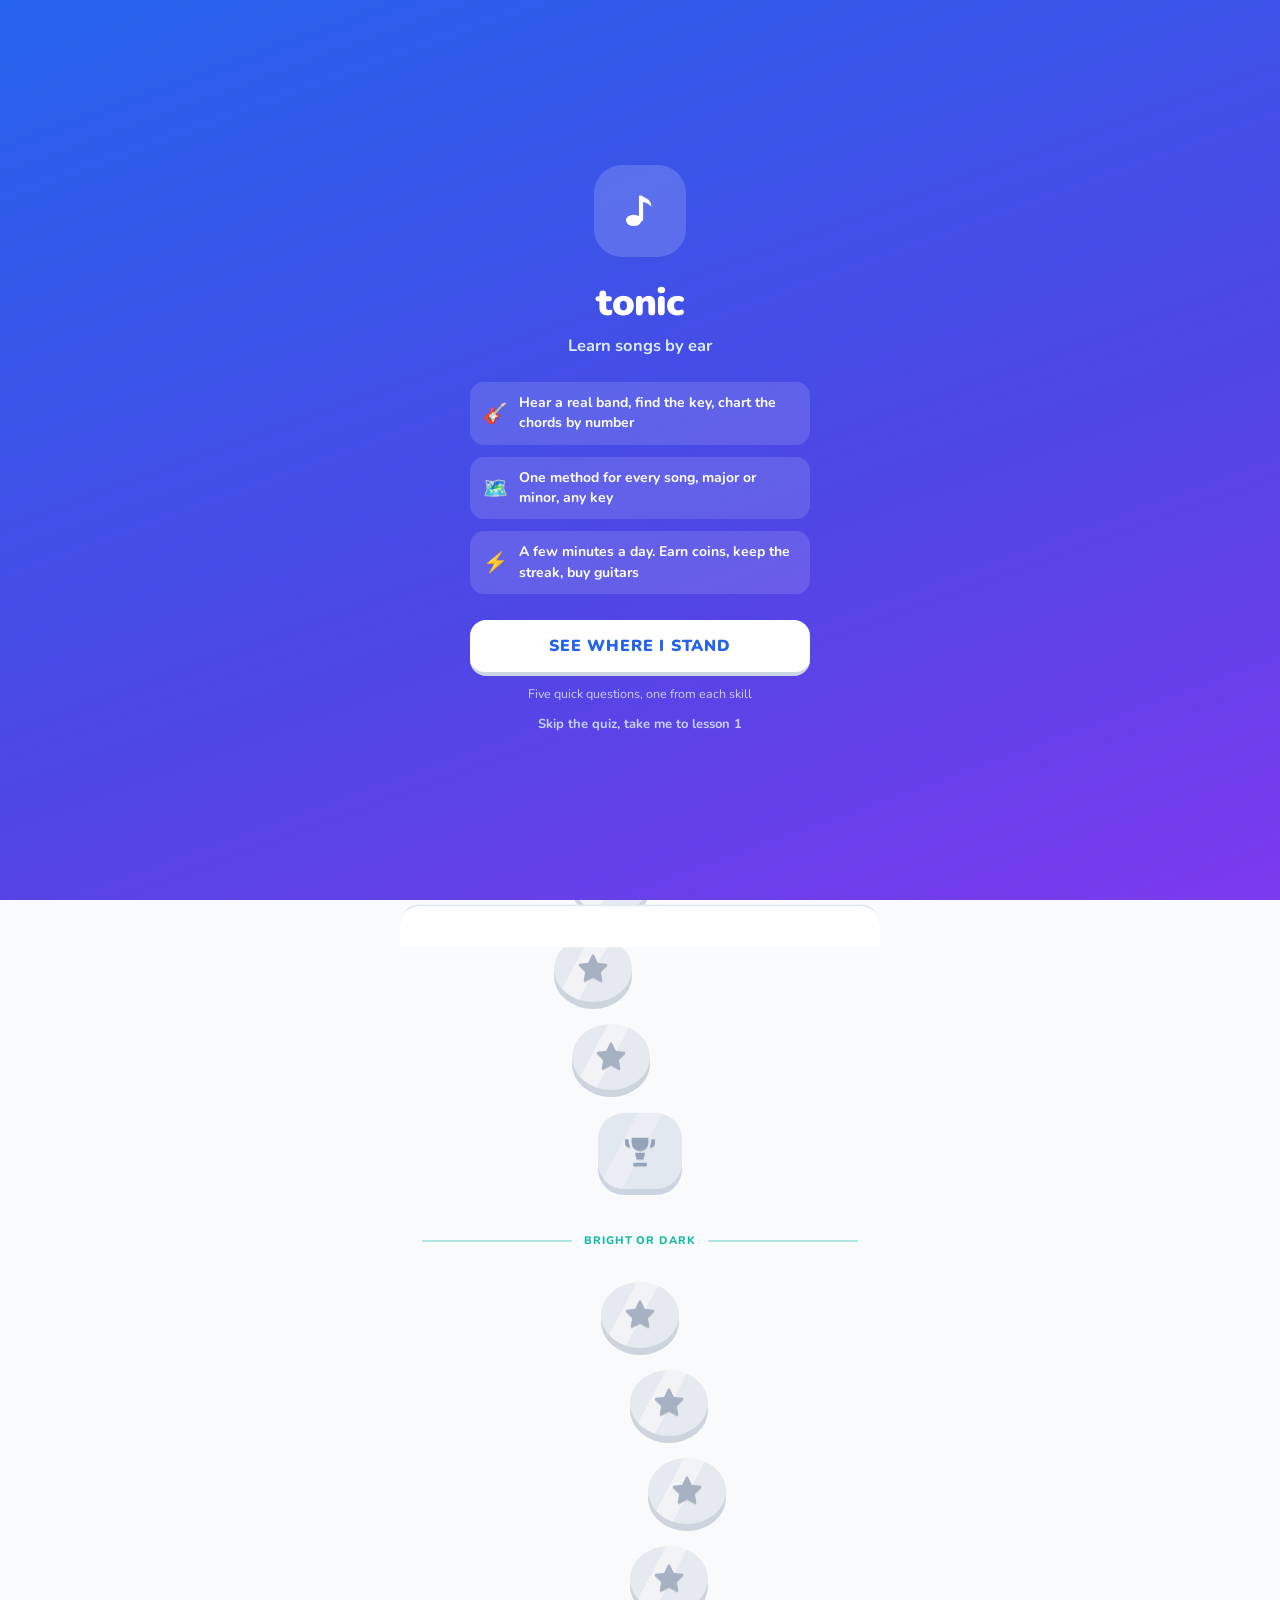
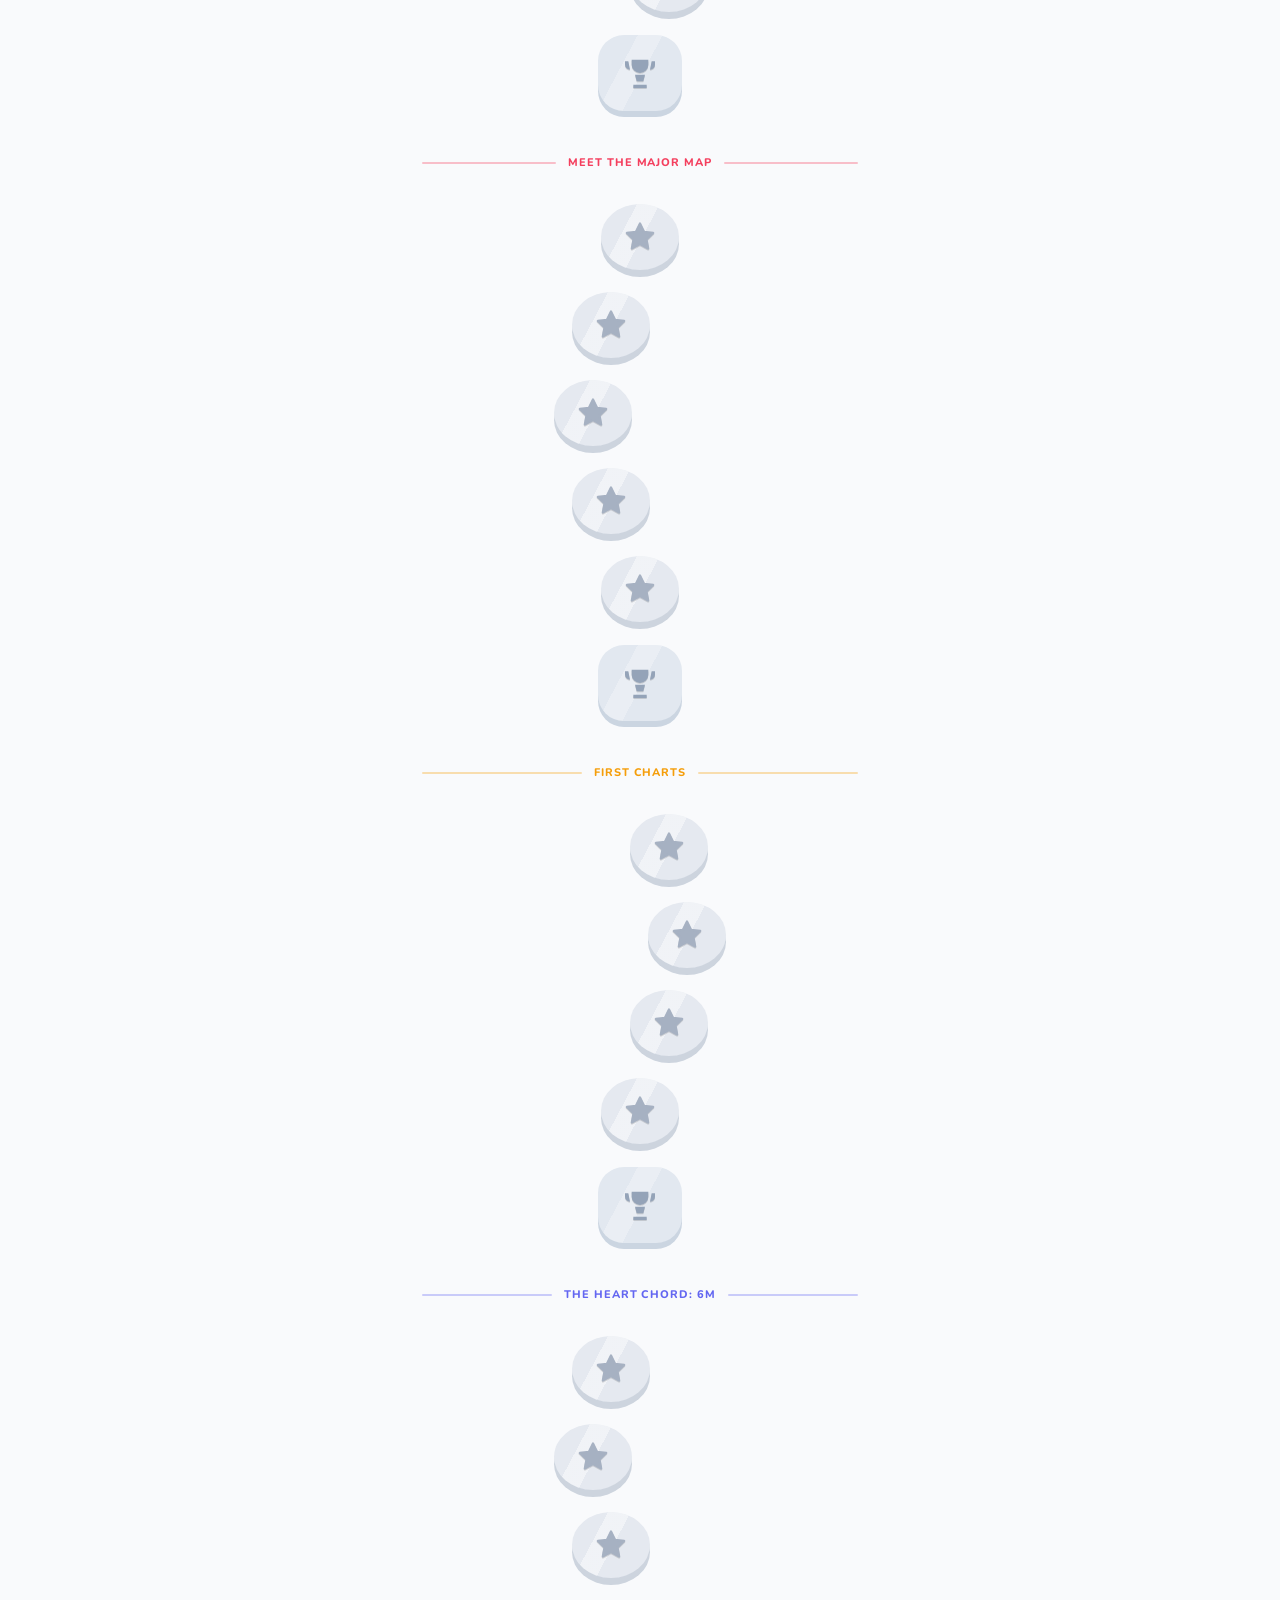
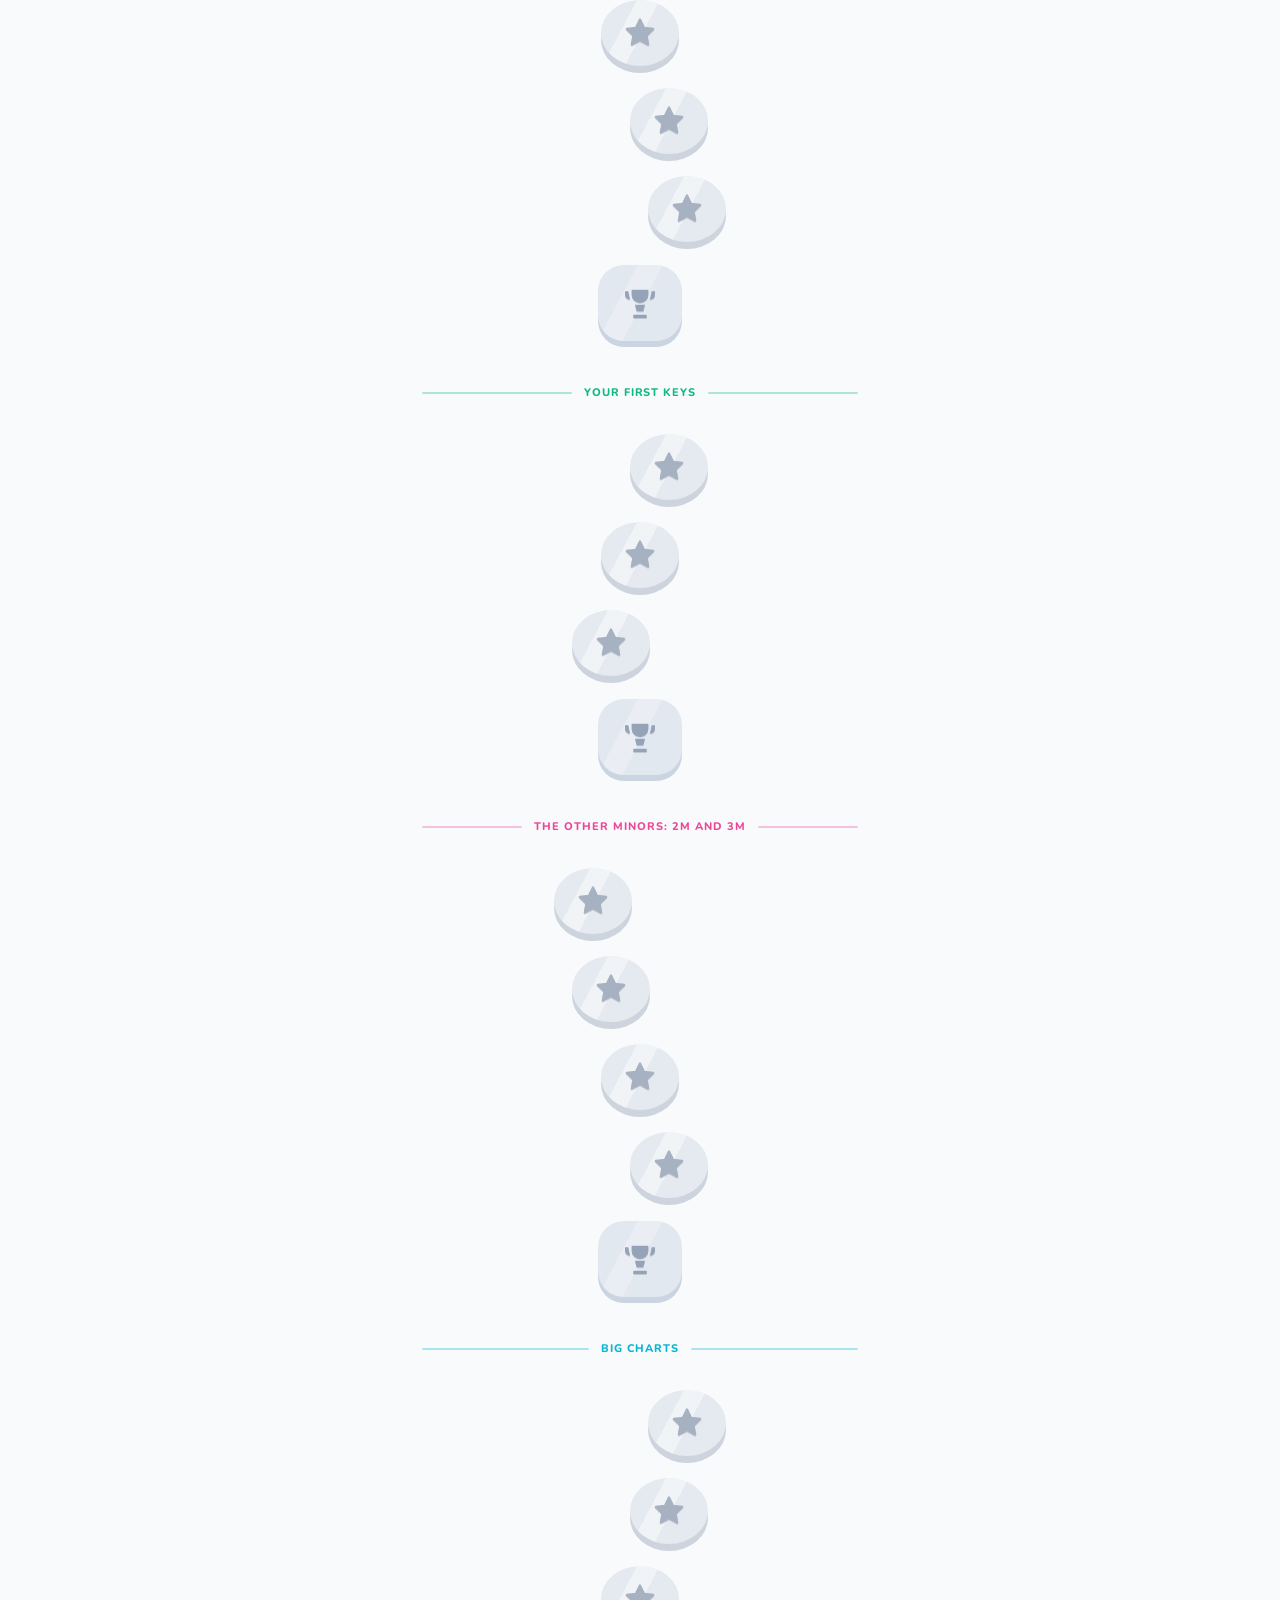
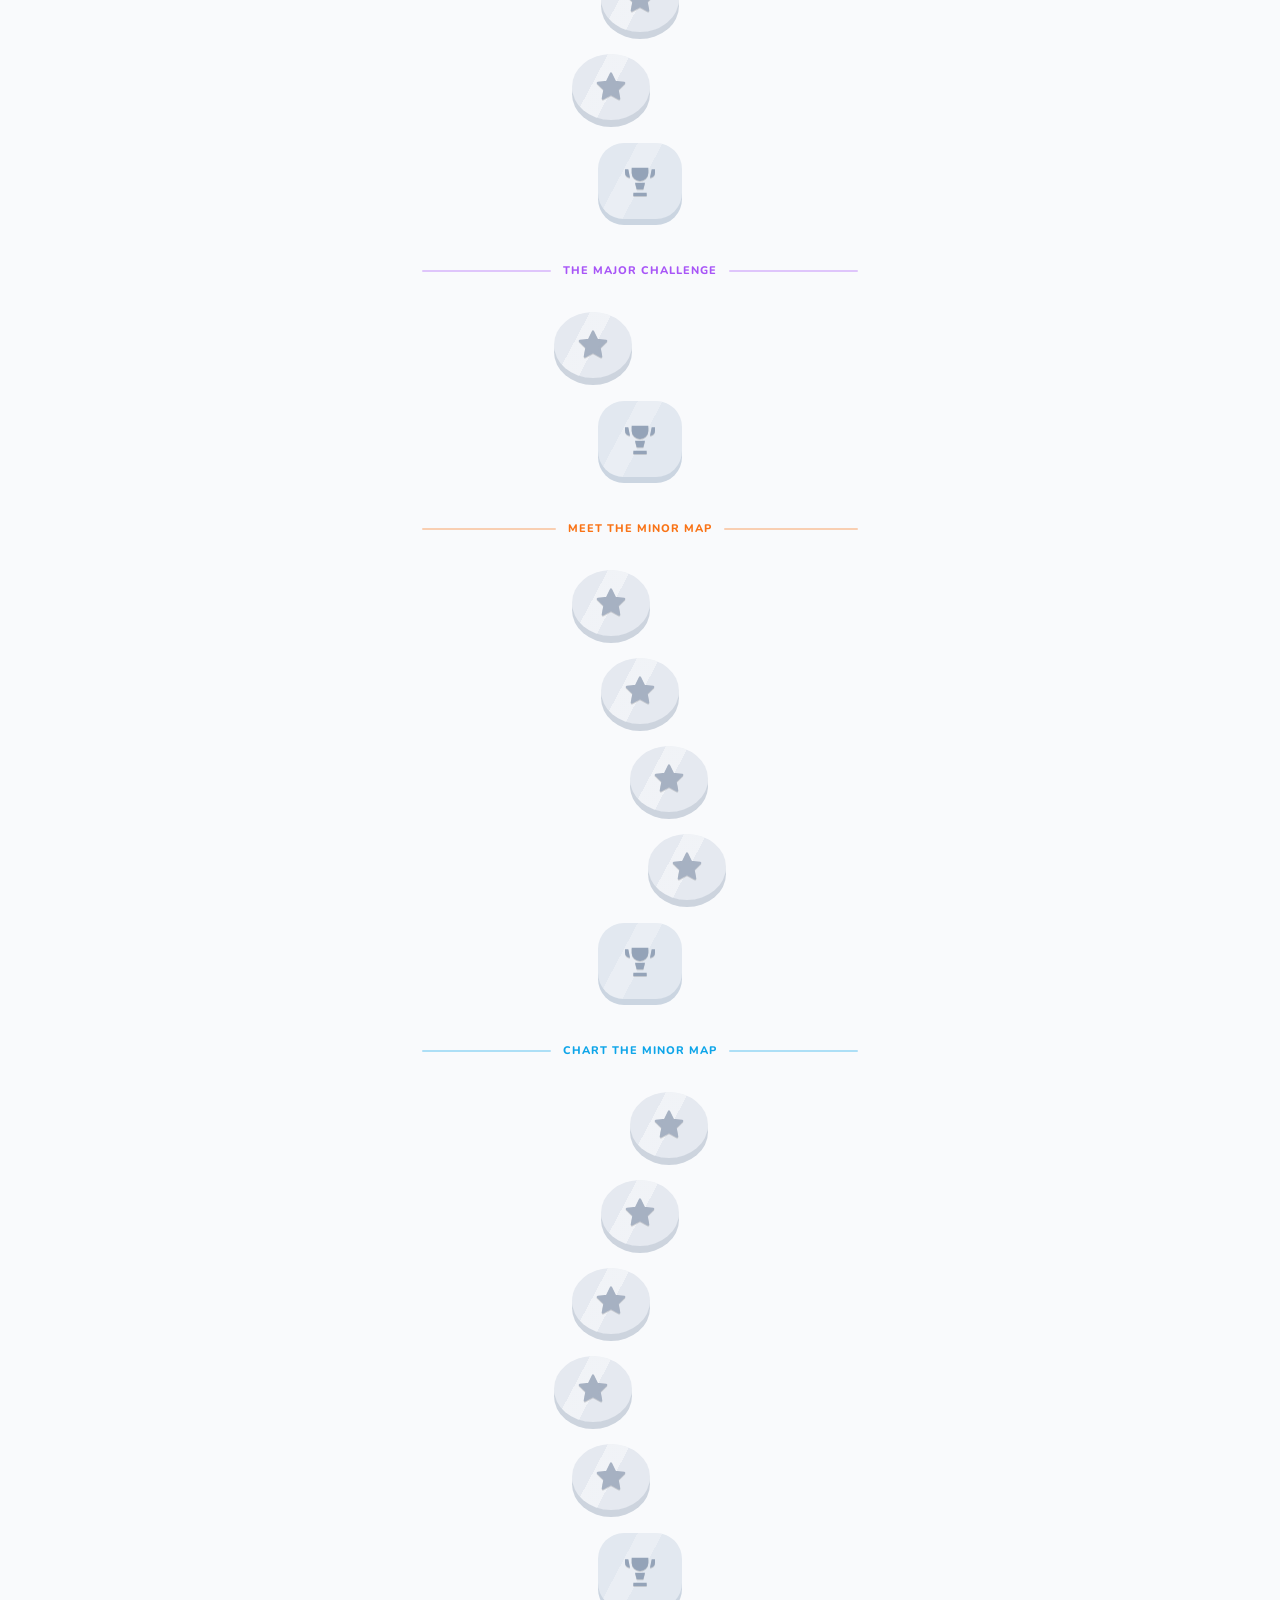
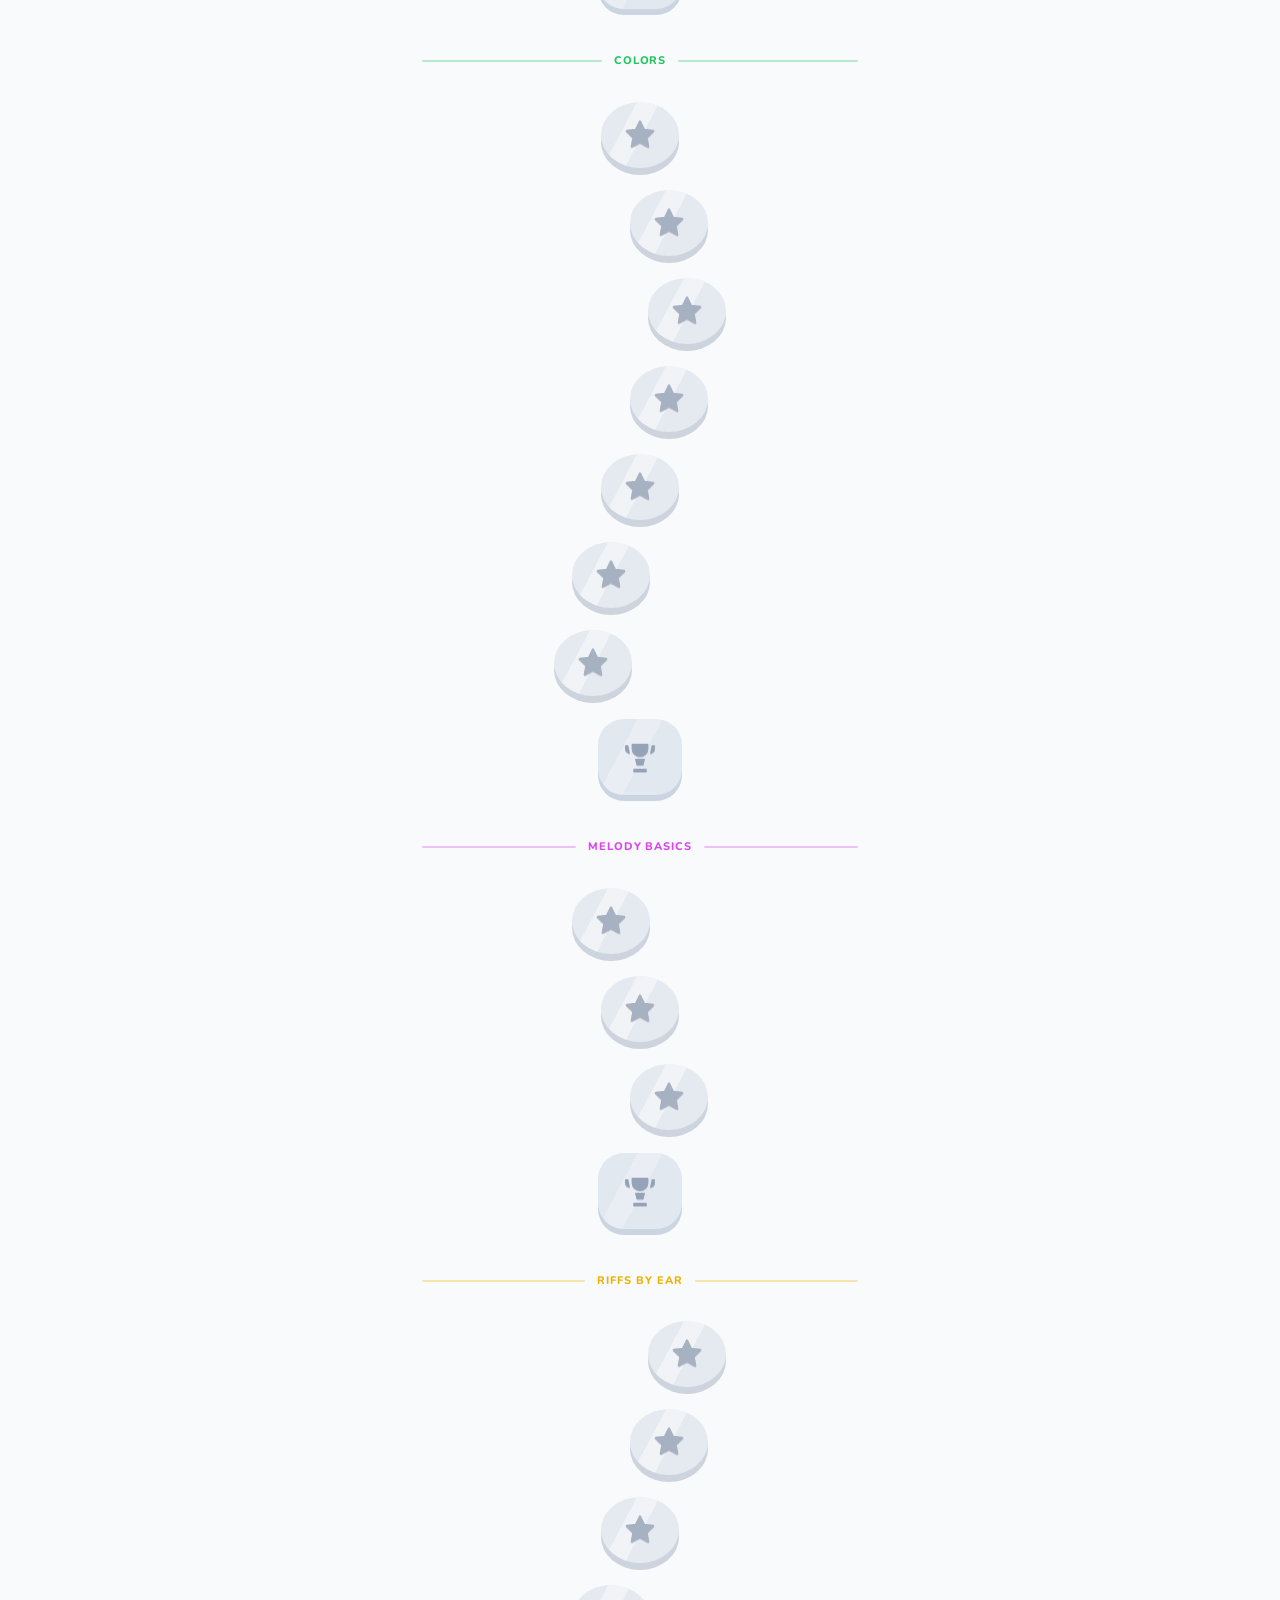
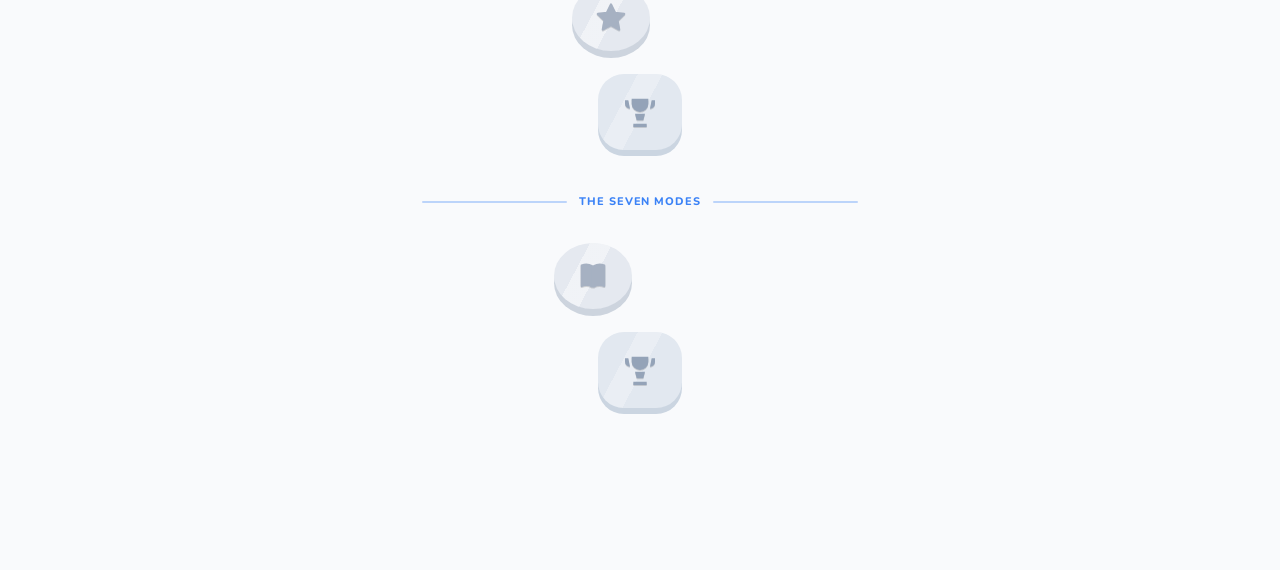
==== commit 92a20a5a: "Teach the seven modes: mode labels on the key map, bonus lesson, sharper minor-key copy - Key map se" ====
--- a/index.html
+++ b/index.html
@@ -177,6 +177,9 @@
 .seat-tag.mn{background:#ede9fe;color:#6d28d9}
 .seat-tag.dm{background:var(--bad-soft);color:var(--bad)}
 .seat-name{margin-left:auto;font-weight:800;font-size:16px}
+.seat-right{margin-left:auto;display:flex;flex-direction:column;align-items:flex-end;gap:1px}
+.seat-right .seat-name{margin-left:0}
+.seat-mode{font-size:9.5px;font-weight:800;color:var(--muted);letter-spacing:.04em;text-transform:uppercase}
 .mode-tog{display:flex;gap:8px}
 .mode-tog .btn{flex:1}
 .mode-tog .btn.on{background:var(--blue);border-color:var(--blue-press);color:#fff}
@@ -254,6 +257,9 @@
 .emap-seat .es-tag{font-size:10px;font-weight:800;text-transform:uppercase;letter-spacing:.05em;border-radius:99px;padding:5px 11px;white-space:nowrap;flex-shrink:0}
 .es-tag.mj{background:var(--warn-soft);color:#92400e}.es-tag.mn{background:#ede9fe;color:#6d28d9}.es-tag.dm{background:var(--bad-soft);color:var(--bad)}
 .emap-seat .es-name{margin-left:auto;font-weight:800;font-size:15px}
+.es-right{margin-left:auto;display:flex;flex-direction:column;align-items:flex-end;gap:1px}
+.es-right .es-name{margin-left:0}
+.es-mode{font-size:9px;font-weight:800;color:var(--muted);letter-spacing:.04em;text-transform:uppercase}
 .emap-note{font-size:11.5px;color:var(--muted);text-align:center;margin-top:8px}
 /* ===== motion & polish ===== */
 .screen.on{animation:screenIn .22s ease}
@@ -383,8 +389,8 @@
 .char-svg{width:132px;height:132px;position:relative}
 .char-body{animation:charBob 2.9s ease-in-out infinite;transform-origin:110px 130px}
 @keyframes charBob{0%,100%{transform:translateY(0)}50%{transform:translateY(-4px)}}
-.char-strum{animation:charStrum 1s ease-in-out infinite;transform-origin:126px 118px}
-@keyframes charStrum{0%,100%{transform:rotate(-7deg)}50%{transform:rotate(7deg)}}
+.char-strum{animation:charStrum .9s ease-in-out infinite;transform-origin:90px 112px}
+@keyframes charStrum{0%,100%{transform:rotate(-6deg)}50%{transform:rotate(6deg)}}
 .pc-info{flex:1;min-width:0}
 .pc-name{font-size:11px;font-weight:900;letter-spacing:.08em;text-transform:uppercase;color:var(--blue)}
 .pc-axe{font-weight:900;font-size:16px;margin:2px 0 3px;color:var(--fg)}
@@ -709,11 +715,13 @@
       '<path d="M84 60 Q86 34 110 34 Q134 34 136 60 Q126 50 110 51 Q94 50 84 60 Z" fill="#3a2a1c"/>'+
       '<circle cx="100" cy="66" r="2.6" fill="#2a2320"/><circle cx="120" cy="66" r="2.6" fill="#2a2320"/>'+
       '<path d="M102 76 Q110 82 118 76" stroke="#93603a" stroke-width="2.4" fill="none" stroke-linecap="round"/>'+
-      /* fretting arm reaching to neck (upper-left) */
-      '<path d="M84 116 Q64 108 50 86" stroke="#f0c9a0" stroke-width="11" fill="none" stroke-linecap="round"/>'+
     '</g>'+
     '<g class="char-gtr" transform="translate(150 78) rotate(52) scale(0.62)">'+guitarInner(id)+'</g>'+
-    '<g class="char-strum"><path d="M136 118 Q160 128 150 150" stroke="#f0c9a0" stroke-width="11" fill="none" stroke-linecap="round"/><circle cx="150" cy="150" r="7" fill="#f0c9a0"/></g>'+
+    /* fretting hand grips the neck up to the right (static) */
+    '<path d="M122 108 Q144 112 152 128" stroke="#f0c9a0" stroke-width="11" fill="none" stroke-linecap="round"/>'+
+    '<circle cx="152" cy="129" r="7.5" fill="#f0c9a0"/>'+
+    /* strumming hand rests over the guitar body and strums across the strings */
+    '<g class="char-strum"><path d="M90 112 Q90 138 104 155" stroke="#f0c9a0" stroke-width="11" fill="none" stroke-linecap="round"/><circle cx="104" cy="156" r="7.5" fill="#f0c9a0"/></g>'+
   '</svg>';
 }
 if(!ST.skills)ST.skills={};
@@ -769,7 +777,15 @@
   'resolve':'When tension releases by returning to the home chord. The 5 to 1 move is the strongest resolution in music.',
   'interval':'The distance between two notes. On guitar, one fret equals one semitone, so a distance of 7 frets up one string is a perfect fifth.',
   'progression':'A repeating sequence of chords, the harmonic loop a song is built on.',
-  'minor key':'A key whose home chord is minor. Home is written 1m, and everything is still counted from home. The common seats are 1m, 3, 4m, 5, 6 and 7.',
+  'minor key':'A key whose home chord is minor. Home is written 1m, and everything is still counted from home. Its seven seats are 1m, 2°, 3, 4m, 5, 6 and 7 — the 5 is naturally minor, but songs usually raise it to major to pull home.',
+  'mode':'Which seat of the family takes the turn as home. Home on the 1 sounds major (Ionian); the same family with home on the 6m sounds minor (Aeolian). Seven seats, seven modes, one family.',
+  'Ionian':'The mode with home on the 1. Plain major, the default bright sound of pop.',
+  'Dorian':'The mode with home on the 2m. Minor, but with a hopeful lift. Santana and funk live here.',
+  'Phrygian':'The mode with home on the 3m. The darkest common minor, with a Spanish edge.',
+  'Lydian':'The mode with home on the 4. Major with one raised note that makes it float and dream.',
+  'Mixolydian':'The mode with home on the 5. Major with a relaxed, bluesy lean — the dominant flavor.',
+  'Aeolian':'The mode with home on the 6m. Plain natural minor: the standard dark key.',
+  'Locrian':'The mode with home on the 7°. Tense and unstable; almost never a real home.',
   '1m':'The home chord of a minor key. Dark, but still completely at rest. In A minor, the 1m chord is Am.',
   '2m':'The minor chord one step above home in a major key. It loves to set up the 5. In G, the 2m is Am.',
   '3m':'The minor chord on the third step of a major key, the rarest of the three minors. In G, the 3m is Bm.',
@@ -785,9 +801,21 @@
   keys.forEach(function(k){
     if(done[k.toLowerCase()])return;
     var re=new RegExp('\\b('+k.replace(/[.*+?^${}()|[\]\\]/g,'\\$&')+')\\b','i');
-    if(re.test(text)){
-      text=text.replace(re,'<span class="term" data-term="'+k+'">$1</span>');
+    /* match only in text outside tags and outside existing term spans */
+    var parts=text.split(/(<[^>]+>)/);
+    var inTerm=0;
+    for(var i=0;i<parts.length;i++){
+      var p=parts[i];
+      if(p.charAt(0)==='<'){
+        if(p.indexOf('class="term"')>-1)inTerm++;
+        else if(inTerm&&p==='</span>')inTerm--;
+        continue;
+      }
+      if(inTerm||!re.test(p))continue;
+      parts[i]=p.replace(re,'<span class="term" data-term="'+k+'">$1</span>');
+      text=parts.join('');
       done[k.toLowerCase()]=1;
+      break;
     }
   });
   return text;
@@ -832,6 +860,7 @@
 }
 var audioUnlocked=false;
 var _silentEl=null;
+var IS_IOS=/iP(hone|od|ad)/.test(navigator.userAgent)||(navigator.platform==='MacIntel'&&(navigator.maxTouchPoints||0)>1);
 function unlockAudio(){
   iosPlayback();
   if(audioUnlocked)return;
@@ -840,8 +869,9 @@
   loadSamples();
   if(ctx.state!=='running')ctx.resume().catch(function(){});
   try{var b=ctx.createBuffer(1,1,22050);var s=ctx.createBufferSource();s.buffer=b;s.connect(ctx.destination);s.start(0);}catch(e){}
-  /* older iOS (<16.4, no AudioSession API): a looping silent element keeps the session in playback mode so Web Audio ignores the mute switch */
-  try{
+  /* Only pre-16.4 iOS (no AudioSession API) needs the silent-loop trick to play through the mute switch.
+     On desktop it does nothing useful and the loop restarts cause an audible low thump, so gate it strictly. */
+  if(IS_IOS && !navigator.audioSession)try{
     var el=document.createElement('audio');
     el.setAttribute('playsinline','');
     el.loop=true;_silentEl=el;
@@ -1184,6 +1214,12 @@
       seq.push(c);prev=c;
     }
     if(seq.indexOf(opts.home||'1')<0)continue;
+    if(opts.startHome){
+      /* rotate the loop so it begins on home: charts are then unambiguous (no valid rotation gets marked wrong) */
+      var hi=seq.indexOf(opts.home||'1');
+      if(hi>0)seq=seq.slice(hi).concat(seq.slice(0,hi));
+      if(!opts.repeats){var adj=false;for(var k=1;k<seq.length;k++)if(seq[k]===seq[k-1])adj=true;if(adj)continue;}
+    }
     if(opts.unfamiliar&&famous.indexOf(seq.join(','))>=0)continue;
     if(opts.needRepeat){
       var hasRep=false;
@@ -1404,7 +1440,7 @@
   var n=spec.n||4;
   var keyN=mode==='min'?pick(MKEYS).n:randKey();
   var pool=spec.pool||(mode==='min'?['1m','4m','5','6','7']:['1','4','5','6m']);
-  var seq=randChart(n,{pool:pool,unfamiliar:!!spec.unfamiliar,repeats:!!spec.repeats,needRepeat:!!spec.needRepeat,home:homeNum(mode)});
+  var seq=randChart(n,{pool:pool,unfamiliar:!!spec.unfamiliar,repeats:!!spec.repeats,needRepeat:!!spec.needRepeat,home:homeNum(mode),startHome:true});
   LAST_CHART=seq.slice();
   LAST_MODE=mode;
   var bpm=spec.bpm||92,beats=spec.beats||2;
@@ -1894,9 +1930,9 @@
    skill:'num',guided:{g:'seq',orders:[['1','4','5','1'],['1','5','4','1']]},drill:[{g:'seq',orders:[['1','4','5','1'],['1','5','4','1']]},{g:'seq',orders:[['1','4','5','1'],['1','5','4','1']]},{g:'seq',orders:[['1','4','5','1'],['1','5','4','1']]}],apply:{g:'seq',orders:[['1','4','5','1'],['1','5','4','1']]}}
  ]},
  {part:'The major map',name:'First charts',goal:'Start charting with the chords you have',lessons:[
-  {t:'Tap the changes',o:'Feel where the harmony moves',
-   e:'Before you can name chords you must feel where they change. Tap every change.',
-   skill:'prog',guided:{g:'tap'},drill:[{g:'tap'},{g:'tap'},{g:'tap'}],apply:{g:'tap'}},
+  {t:'When home comes back',o:'Feel the loop turn over',
+   e:'Most progressions are short loops that keep returning home. Spot the moment the music lands back on 1 and the whole shape clicks into place.',
+   skill:'prog',guided:{g:'home',k:'returns'},drill:[{g:'home',k:'returns'},{g:'home',k:'returns'},{g:'home',k:'returns'}],apply:{g:'home',k:'returns'}},
   {t:'Chart three chords',o:'Arrange your first chart',
    e:'A chart is the progression written as numbers. Arrange the tiles in the order you hear.',
    skill:'prog',guided:{g:'chart',n:3,pool:['1','4','5']},drill:[{g:'chart',n:3,pool:['1','4','5']},{g:'chart',n:3,pool:['1','4','5']},{g:'chart',n:3,pool:['1','4','5']}],apply:{g:'chart',n:4,pool:['1','4','5']}},
@@ -1946,7 +1982,7 @@
    e:'The 3m is the rarest of the three minors, halfway between home and the 6m. In G, the 3m is Bm.',
    skill:'num',guided:{g:'num',pool:['1','3m','6m']},drill:[{g:'num',pool:['1','3m']},{g:'num',pool:['3m','6m']},{g:'num',pool:['1','3m','6m']}],apply:{g:'num',pool:['1','3m','6m']}},
   {t:'The three minors',o:'2m, 3m and 6m, told apart cold',
-   e:'Every major key has exactly three minor chords. Telling them apart is what separates guessing from mapping. There is also a seventh seat, the diminished chord, so rare in charts that you can just wave at it for now.',
+   e:'Every major key has exactly three minor chords: the 2m, 3m and 6m. Telling them apart is what separates guessing from mapping. There is also a seventh seat, the 7°, a tense diminished chord so rare in charts that you can just wave at it for now.',
    skill:'num',guided:{g:'num',pool:['2m','3m','6m']},drill:[{g:'num',pool:['2m','3m','6m']},{g:'num',pool:['2m','3m','6m']},{g:'num',pool:['2m','3m','6m']},{g:'num',pool:['2m','3m','6m']}],apply:{g:'num',pool:['1','2m','3m','4','5','6m']}},
   {t:'The 2m-5-1 move',o:'The two-stage pull home',
    e:'The 2m sets up the 5, and the 5 resolves to 1. A two-stage pull home, everywhere in music.',
@@ -1968,9 +2004,9 @@
  ]},
  {part:'The major map',name:'The major challenge',goal:'Everything at once',lessons:[
   {t:'The major challenge',o:'Hear a new loop, chart it, play it in two keys',
-   e:'Everything at once: find home, confirm it is bright, tap the changes, chart the loop, then convert it to two different keys.',
+   e:'Everything at once: find home, confirm it is bright, chart the loop, then convert it to two different keys.',
    skill:'names',
-   drill:[{g:'home',k:'which'},{g:'mm',k:'find'},{g:'tap'},{g:'chart',n:4,unfamiliar:true},{g:'names',dir:'fwd',useLast:true,key:'G'},{g:'names',dir:'fwd',useLast:true,key:'A'}]}
+   drill:[{g:'home',k:'which'},{g:'mm',k:'find'},{g:'chart',n:4,unfamiliar:true},{g:'names',dir:'fwd',useLast:true,key:'G'},{g:'names',dir:'fwd',useLast:true,key:'A'}]}
  ]},
  /* ---------- PART 3: THE MINOR MAP ---------- */
  {part:'The minor map',name:'Meet the minor map',goal:'Dark home, same method, new map',lessons:[
@@ -1998,9 +2034,9 @@
    e:'In A minor, 1m-6-7 is Am-F-G. Same translation skill, minor map.',
    skill:'minor',guided:{g:'names',mode:'min',dir:'fwd'},drill:[{g:'names',mode:'min',dir:'fwd'},{g:'names',mode:'min',dir:'rev'},{g:'names',mode:'min',dir:'mix'}],apply:{g:'names',mode:'min',dir:'mix'}},
   {t:'The minor challenge',o:'Hear, chart and convert a minor song',
-   e:'The full chain on the dark map: find home, tap the changes, chart the loop, name the chords.',
+   e:'The full chain on the dark map: find home, chart the loop, name the chords.',
    skill:'minor',
-   drill:[{g:'home',k:'which',mode:'min',skill:'minor'},{g:'tap',mode:'min'},{g:'chart',mode:'min',n:4},{g:'names',mode:'min',dir:'fwd',useLast:true}]},
+   drill:[{g:'home',k:'which',mode:'min',skill:'minor'},{g:'chart',mode:'min',n:4},{g:'names',mode:'min',dir:'fwd',useLast:true}]},
   {t:'The relative-major shortcut',o:'Optional: how some pros spell minor songs',
    e:'Every minor key shares its chords with one major key. Some Nashville charts use that shortcut and write a minor song inside its relative major, with home spelled 6m. You never need this, but now you can read it.',
    skill:'minor',guided:{g:'rel'},drill:[{g:'rel'},{g:'rel'}],apply:{g:'rel'}}
@@ -2054,6 +2090,15 @@
   {t:'Numbers on the fretboard',o:'See every line under your fingers',
    e:'Every melody you chart lives on the fretboard. Rebuild a line, then study where it sits.',
    skill:'mel',guided:{g:'mel',k:'build',n:3},drill:[{g:'mel',k:'build',n:4,pool:[1,2,3,4,5]},{g:'mel',k:'build',n:5}],apply:{g:'mel',k:'build',n:5}}
+ ]},
+ /* ---------- PART 6: THEORY CORNER ---------- */
+ {part:'Theory corner',name:'The seven modes',goal:'Optional: the names behind the sounds',lessons:[
+  {intro:true,t:'The seven modes',o:'One family, seven homes',skill:'intro',pages:[
+    {h:'You already know two modes',b:'Remember the relative-major shortcut: a minor key and its relative major share the same seven chords. Same family, different <b>home</b>. That is the whole secret of modes: when the same family changes its home, the sound changes its name. Listen — the same chords, ending first on a bright home, then on a dark one.',demo:'modes'},
+    {h:'Seven seats, seven names',b:'Any seat can take a turn as home. Home on the 1 is called <b>Ionian</b> — that is just plain major. Home on the 6m is <b>Aeolian</b> — that is natural minor. The other five seats have Greek names too. Here is the family resolving to the 2m instead: minor, but with a hopeful lift. That sound is called <b>Dorian</b>.',demo:'dorian'},
+    {h:'Bright homes and dark homes',b:'You never have to spell a mode to use your method. The names just explain what you can already hear: three seats make a <b>bright</b> home (1, 4, 5 — and the 5 leans forward, which is why it loves a dominant 7), three make a <b>dark</b> home (2m, 3m, 6m), and the 7° is too wobbly to be home at all. Two plain majors, one leaning major, three minors, one diminished: seven flavors, one family.'},
+    {h:'The three-dark-seats tell',b:'Here is the useful part. In a minor key the seats on 1, 4 and 5 are <b>all naturally minor</b>. So when a loop is dark at home, dark at the 4 and dark at the 5, you are in a minor key. A major key only hides its dark chords at 2m, 3m and 6m — never at home. Songs often dress the 5 up as major to pull home harder, but a dark 4 next to a dark home usually gives the minor key away. Explore the map: every seat now shows its mode.',map:'modes'}
+  ]}
  ]}
 ];
 var LESSONS=[];
@@ -2120,8 +2165,13 @@
   else if(id==='home')run(function(ctx){chordSeq(ctx,['G','Em','C','D','G'],{step:0.62,vel:0.42});});
   else if(id==='majmin')run(function(ctx){strum(ctx,'G',{dur:1.7,vel:0.46});strum(ctx,'Gm',{delay:1.7,dur:1.9,vel:0.46});});
   else if(id==='nashville')run(function(ctx){chordSeq(ctx,['G','D','Em','C'],{step:0.62,vel:0.42});});
-}
-function embedKeyMap(container){
+  else if(id==='modes')run(function(ctx){
+    chordSeq(ctx,['C','F','G','C'],{step:0.58,vel:0.42});
+    chordSeq(ctx,['Am','F','G','Am'],{step:0.58,vel:0.42,delay:3.1});
+  });
+  else if(id==='dorian')run(function(ctx){chordSeq(ctx,['Dm','G','Dm','G','Dm'],{step:0.6,vel:0.42});});
+}
+function embedKeyMap(container,showModes){
   var st={mode:'maj',majKey:'G',minKey:'Am'};
   function draw(){
     container.innerHTML='';
@@ -2149,12 +2199,21 @@
       var tag=document.createElement('span');tag.className='es-tag '+(seat.q==='maj'?'mj':seat.q==='min'?'mn':'dm');
       tag.textContent=seat.q==='maj'?'major':seat.q==='min'?'minor':'dim';
       var nm=document.createElement('span');nm.className='es-name';nm.textContent=seatChordName(kk.pc,seat);
-      row.appendChild(num);row.appendChild(tag);row.appendChild(nm);
+      row.appendChild(num);row.appendChild(tag);
+      if(showModes){
+        var right=document.createElement('span');right.className='es-right';
+        right.appendChild(nm);
+        var md=document.createElement('span');md.className='es-mode';md.textContent=seat.mode||'';
+        right.appendChild(md);
+        row.appendChild(right);
+      } else row.appendChild(nm);
       row.addEventListener('click',function(){seatPlay(kk.pc,seat,seats[0]);});
       container.appendChild(row);
     });
     var note=document.createElement('div');note.className='emap-note';
-    note.textContent=isMin?'Home is still 1, written 1m because it is a minor chord. Same six seats in every minor key.':'Home is 1. The same seven seats appear in every major key. Tap any seat to hear it.';
+    note.textContent=showModes
+      ?(isMin?'A minor key is the same family heard from a dark home: home on 1m is Aeolian, and its 4m and 5 are naturally minor too. Tap around and listen.':'The grey name on each seat is its mode: the sound of the family when that seat takes a turn as home. Home on 1 is Ionian, plain major. Tap any seat to hear it.')
+      :(isMin?'Home is still 1, written 1m because it is a minor chord. The same seven seats appear in every minor key.':'Home is 1. The same seven seats appear in every major key. Tap any seat to hear it.');
     container.appendChild(note);
   }
   draw();
@@ -2226,7 +2285,7 @@
   if(p.map){
     var mapc=document.createElement('div');mapc.className='emap';
     body.appendChild(mapc);
-    embedKeyMap(mapc);
+    embedKeyMap(mapc,p.map==='modes');
   }
   var dots=document.createElement('div');dots.className='read-dots';
   for(var i=0;i<s.total;i++){var d=document.createElement('span');if(i<=s.idx)d.className='on';dots.appendChild(d);}
@@ -2542,12 +2601,12 @@
 /* ================= SCREENS ================= */
 var KM_MODE='maj',KM_KEY='G',KM_MKEY='Am';
 var KM_MAJ_SEATS=[
-  {n:'1',off:0,q:'maj'},{n:'2m',off:2,q:'min'},{n:'3m',off:4,q:'min'},{n:'4',off:5,q:'maj'},
-  {n:'5',off:7,q:'maj'},{n:'6m',off:9,q:'min'},{n:'7\u00b0',off:11,q:'dim'}
+  {n:'1',off:0,q:'maj',mode:'Ionian'},{n:'2m',off:2,q:'min',mode:'Dorian'},{n:'3m',off:4,q:'min',mode:'Phrygian'},{n:'4',off:5,q:'maj',mode:'Lydian'},
+  {n:'5',off:7,q:'maj',mode:'Mixolydian',note:'loves a dominant 7'},{n:'6m',off:9,q:'min',mode:'Aeolian'},{n:'7\u00b0',off:11,q:'dim',mode:'Locrian'}
 ];
 var KM_MIN_SEATS=[
-  {n:'1m',off:0,q:'min'},{n:'3',off:3,q:'maj'},{n:'4m',off:5,q:'min'},
-  {n:'5',off:7,q:'maj',note:'borrowed major'},{n:'6',off:8,q:'maj'},{n:'7',off:10,q:'maj'}
+  {n:'1m',off:0,q:'min',mode:'Aeolian'},{n:'2°',off:2,q:'dim',mode:'Locrian'},{n:'3',off:3,q:'maj',mode:'Ionian'},{n:'4m',off:5,q:'min',mode:'Dorian'},
+  {n:'5',off:7,q:'maj',mode:'Phrygian',note:'naturally 5m'},{n:'6',off:8,q:'maj',mode:'Lydian'},{n:'7',off:10,q:'maj',mode:'Mixolydian'}
 ];
 function seatChordName(pc,seat){
   var sfx=seat.q==='min'?'m':seat.q==='dim'?'\u00b0':'';
@@ -2601,13 +2660,19 @@
       var sn=document.createElement('span');sn.className='tiny muted';sn.textContent=seat.note;
       row.appendChild(sn);
     }
-    row.appendChild(nm);
+    var right=document.createElement('span');right.className='seat-right';
+    right.appendChild(nm);
+    if(seat.mode){
+      var md=document.createElement('span');md.className='seat-mode';md.textContent=seat.mode;
+      right.appendChild(md);
+    }
+    row.appendChild(right);
     row.addEventListener('click',function(){seatPlay(kk.pc,seat,seats[0]);});
     box.appendChild(row);
   });
   document.getElementById('km-note').textContent=isMin
-    ?'Home is still 1, written 1m because it is minor. The 5 is naturally minor but usually played major to pull home.'
-    :'Same pattern in every major key. The 7\u00b0 seat is real but rare; charts mostly ignore it.';
+    ?'Home is still 1, written 1m. The 4m and 5 are naturally minor too — three dark seats is the fingerprint of a minor key — but songs usually raise the 5 to major so it pulls home harder. The 2° is real but rare. The small grey names are the seven modes: what each seat sounds like when it takes a turn as home. The last lesson in Learn tells that story.'
+    :'Same seven seats in every major key. The 5 leans home hardest, which is why it loves a dominant 7. The 7\u00b0 is real but rare; charts mostly ignore it. The small grey names are the seven modes: what each seat sounds like when it takes a turn as home. The last lesson in Learn tells that story.';
 }
 document.getElementById('kmap-open').addEventListener('click',function(){run(function(){});renderKmap();go('kmap');});
 document.getElementById('kmap-x').addEventListener('click',function(){go('learn');renderLearn();});
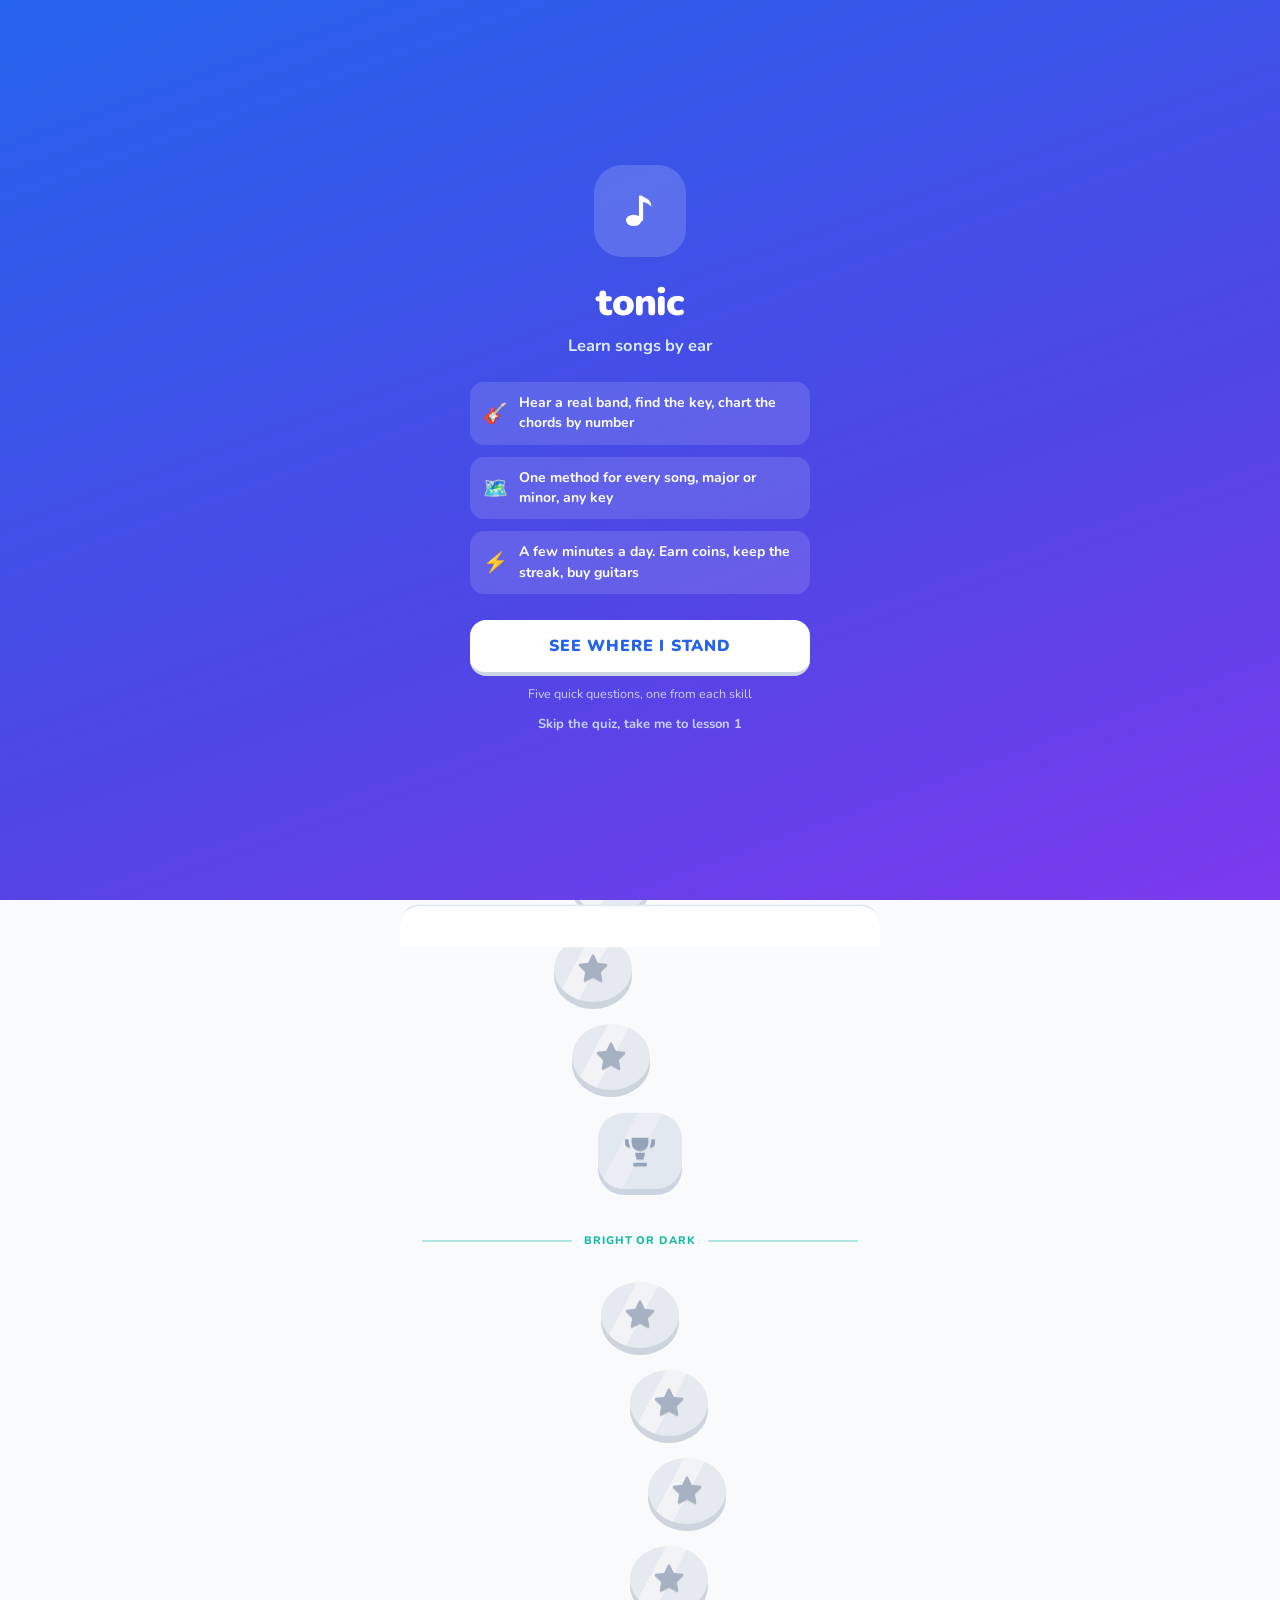
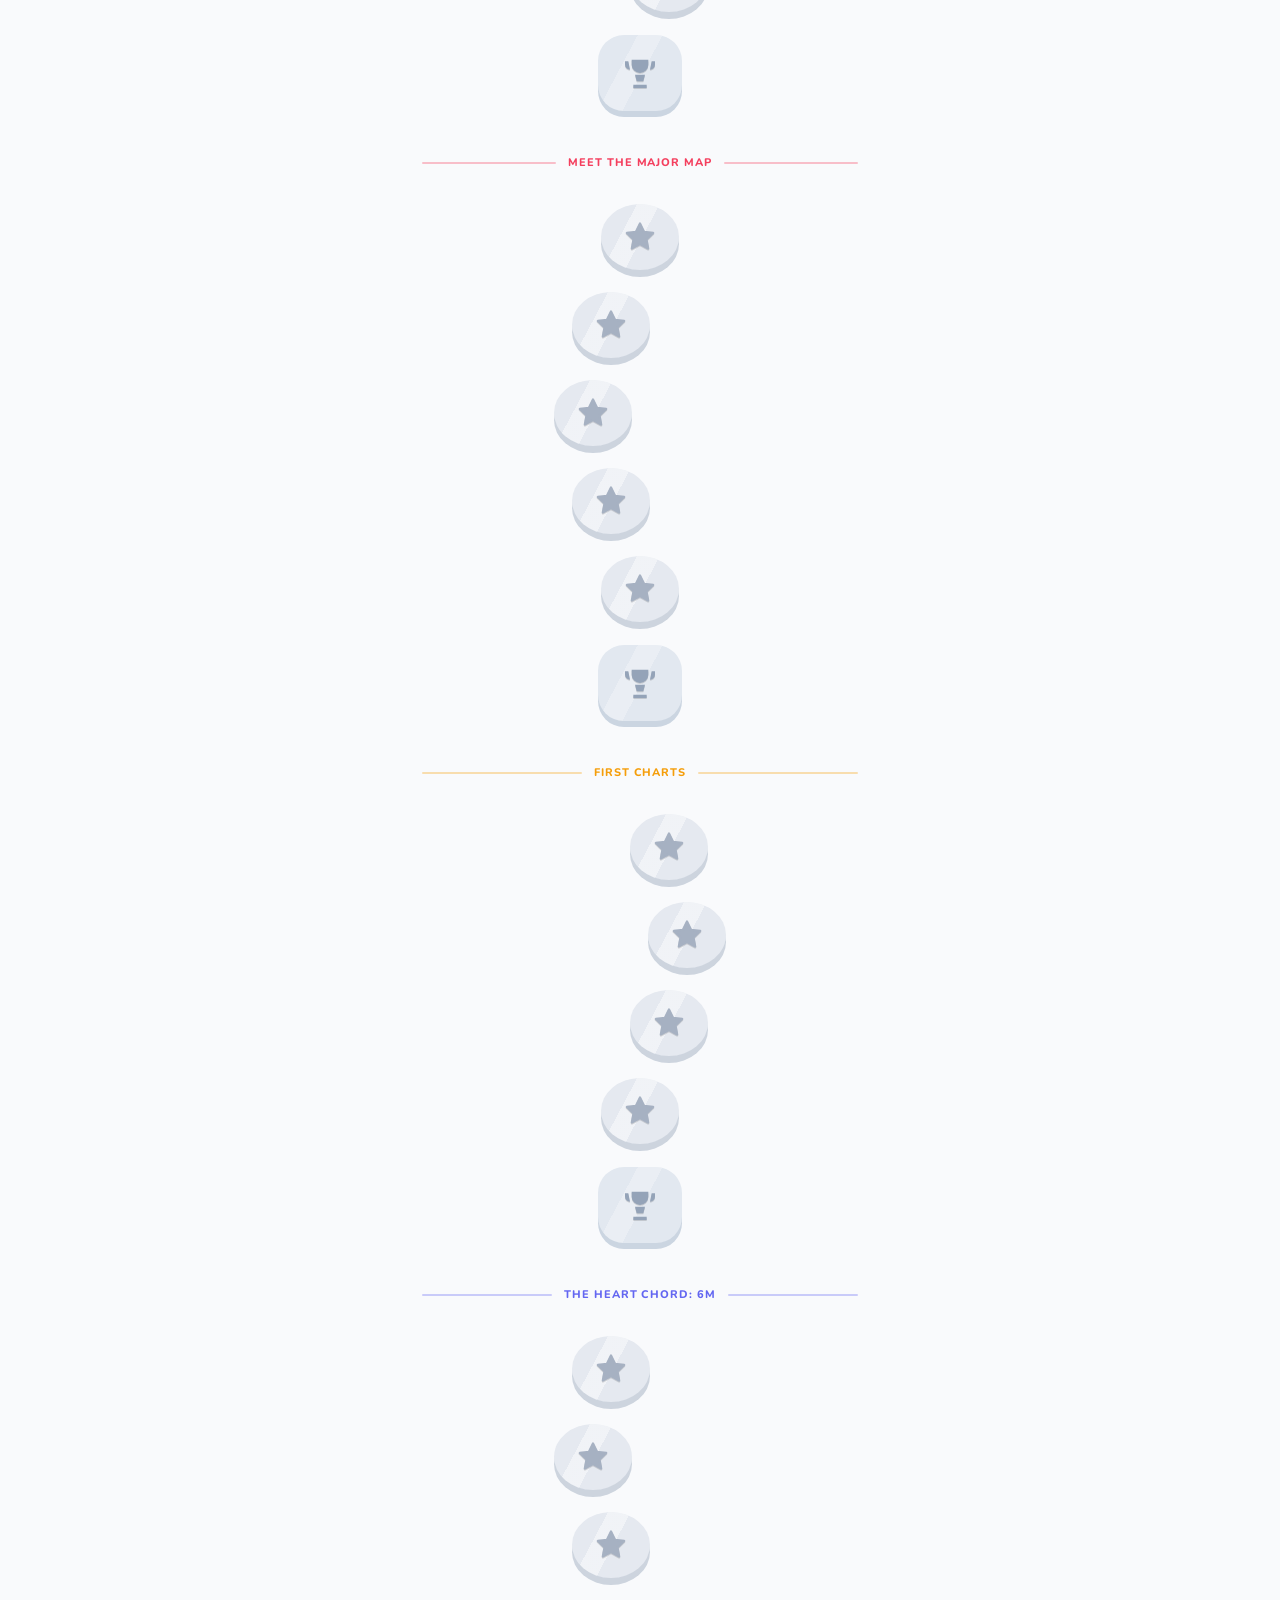
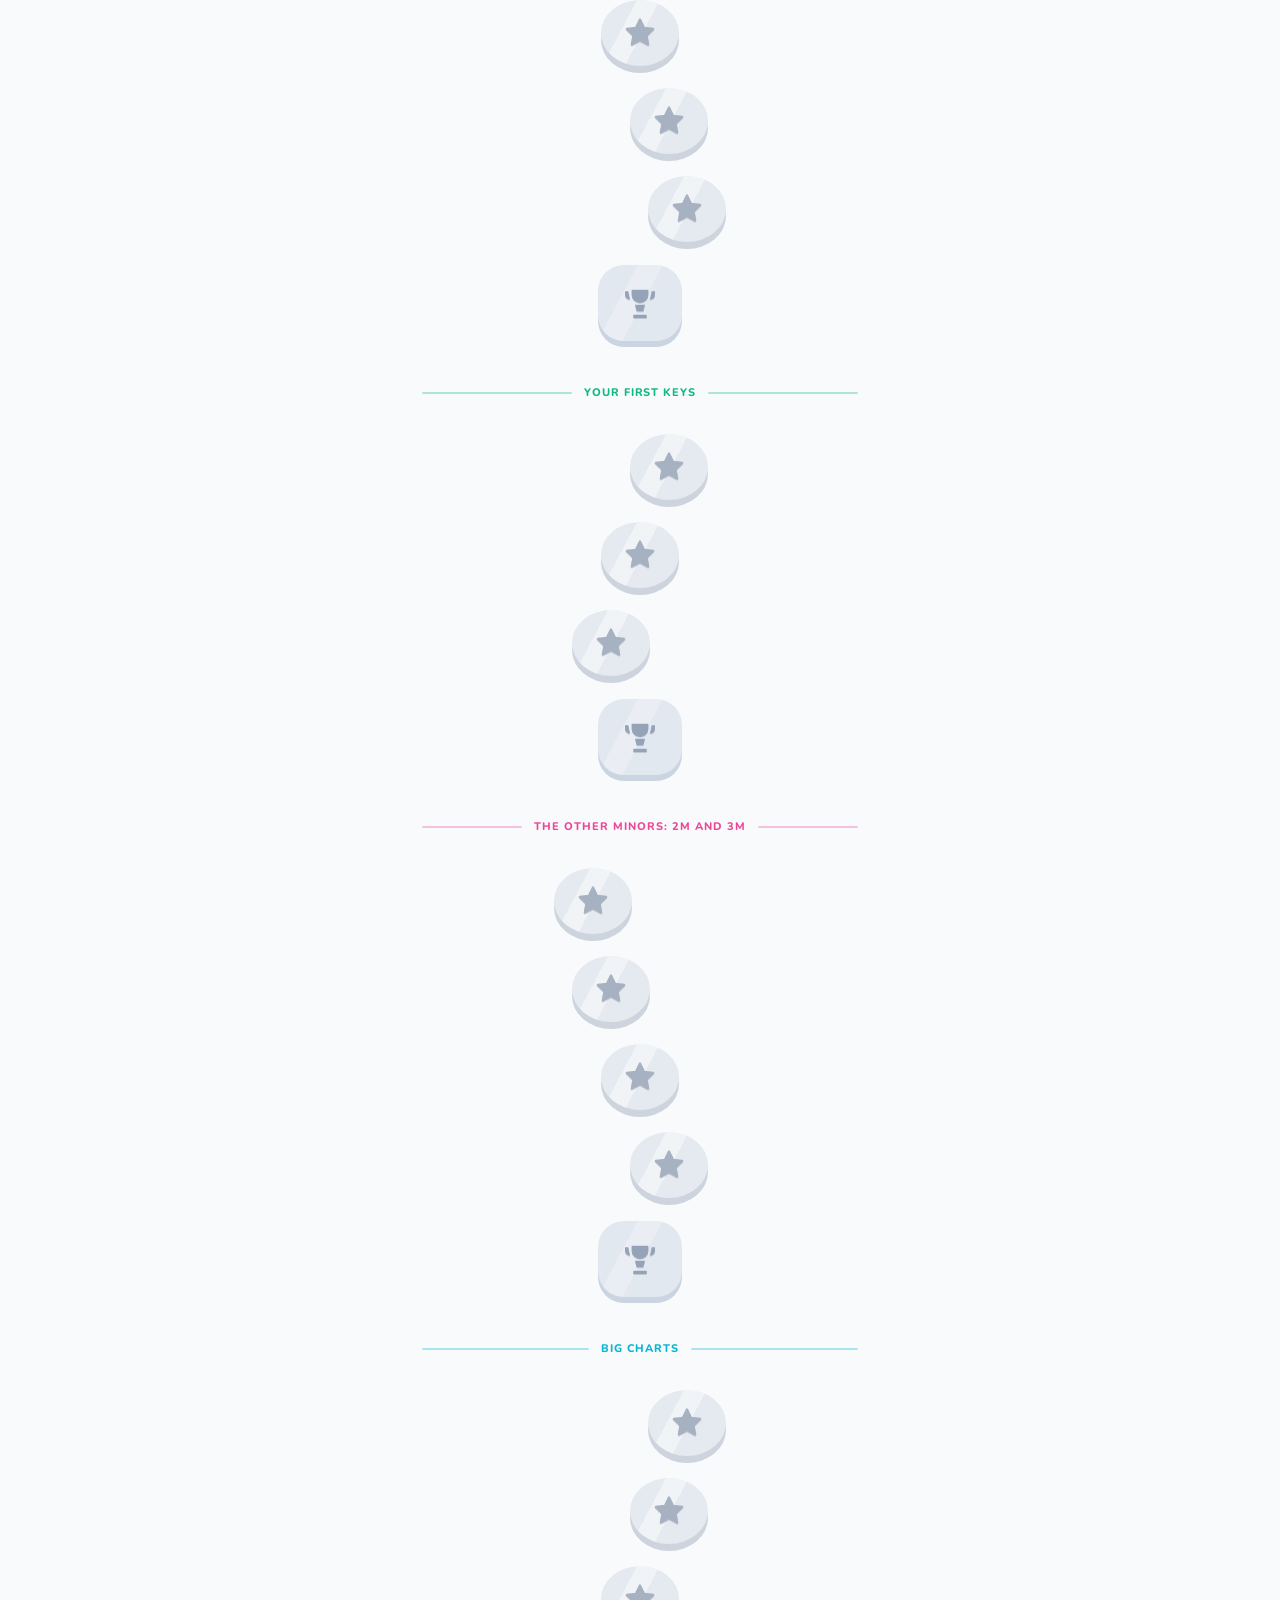
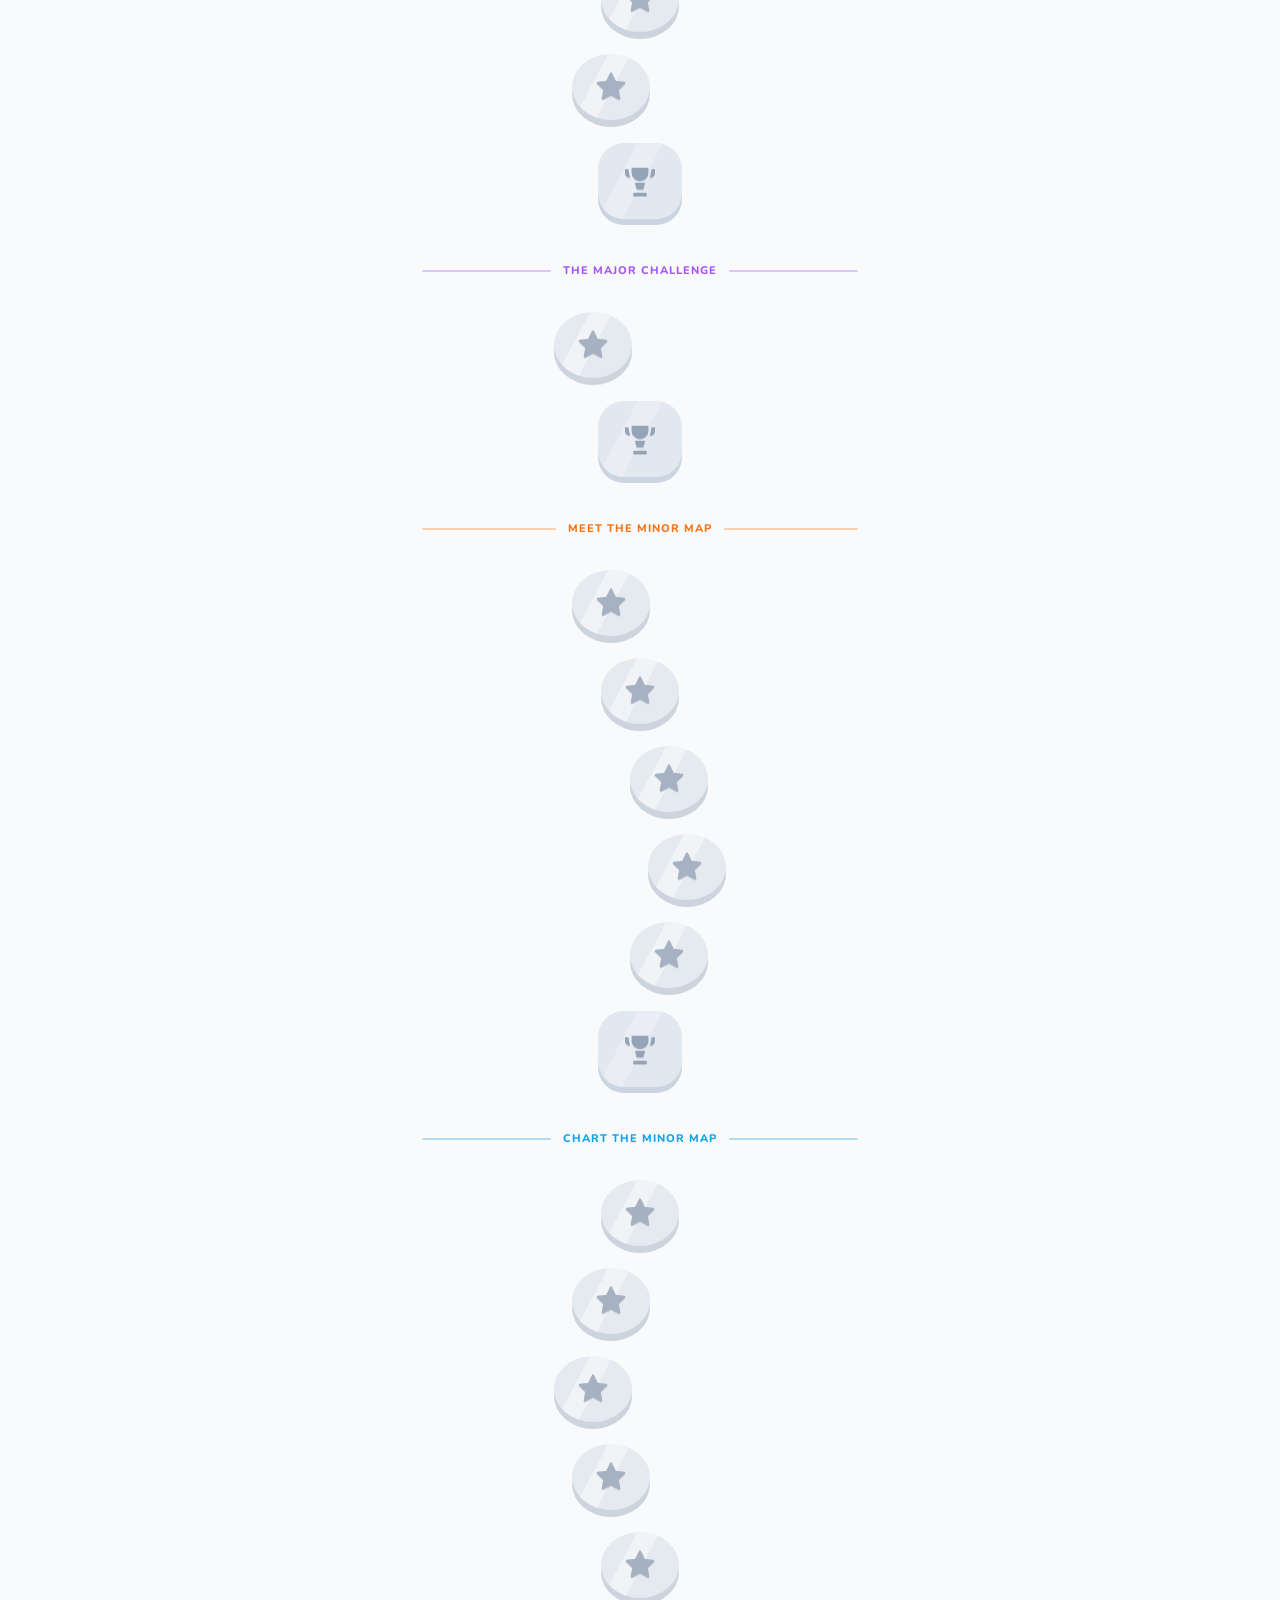
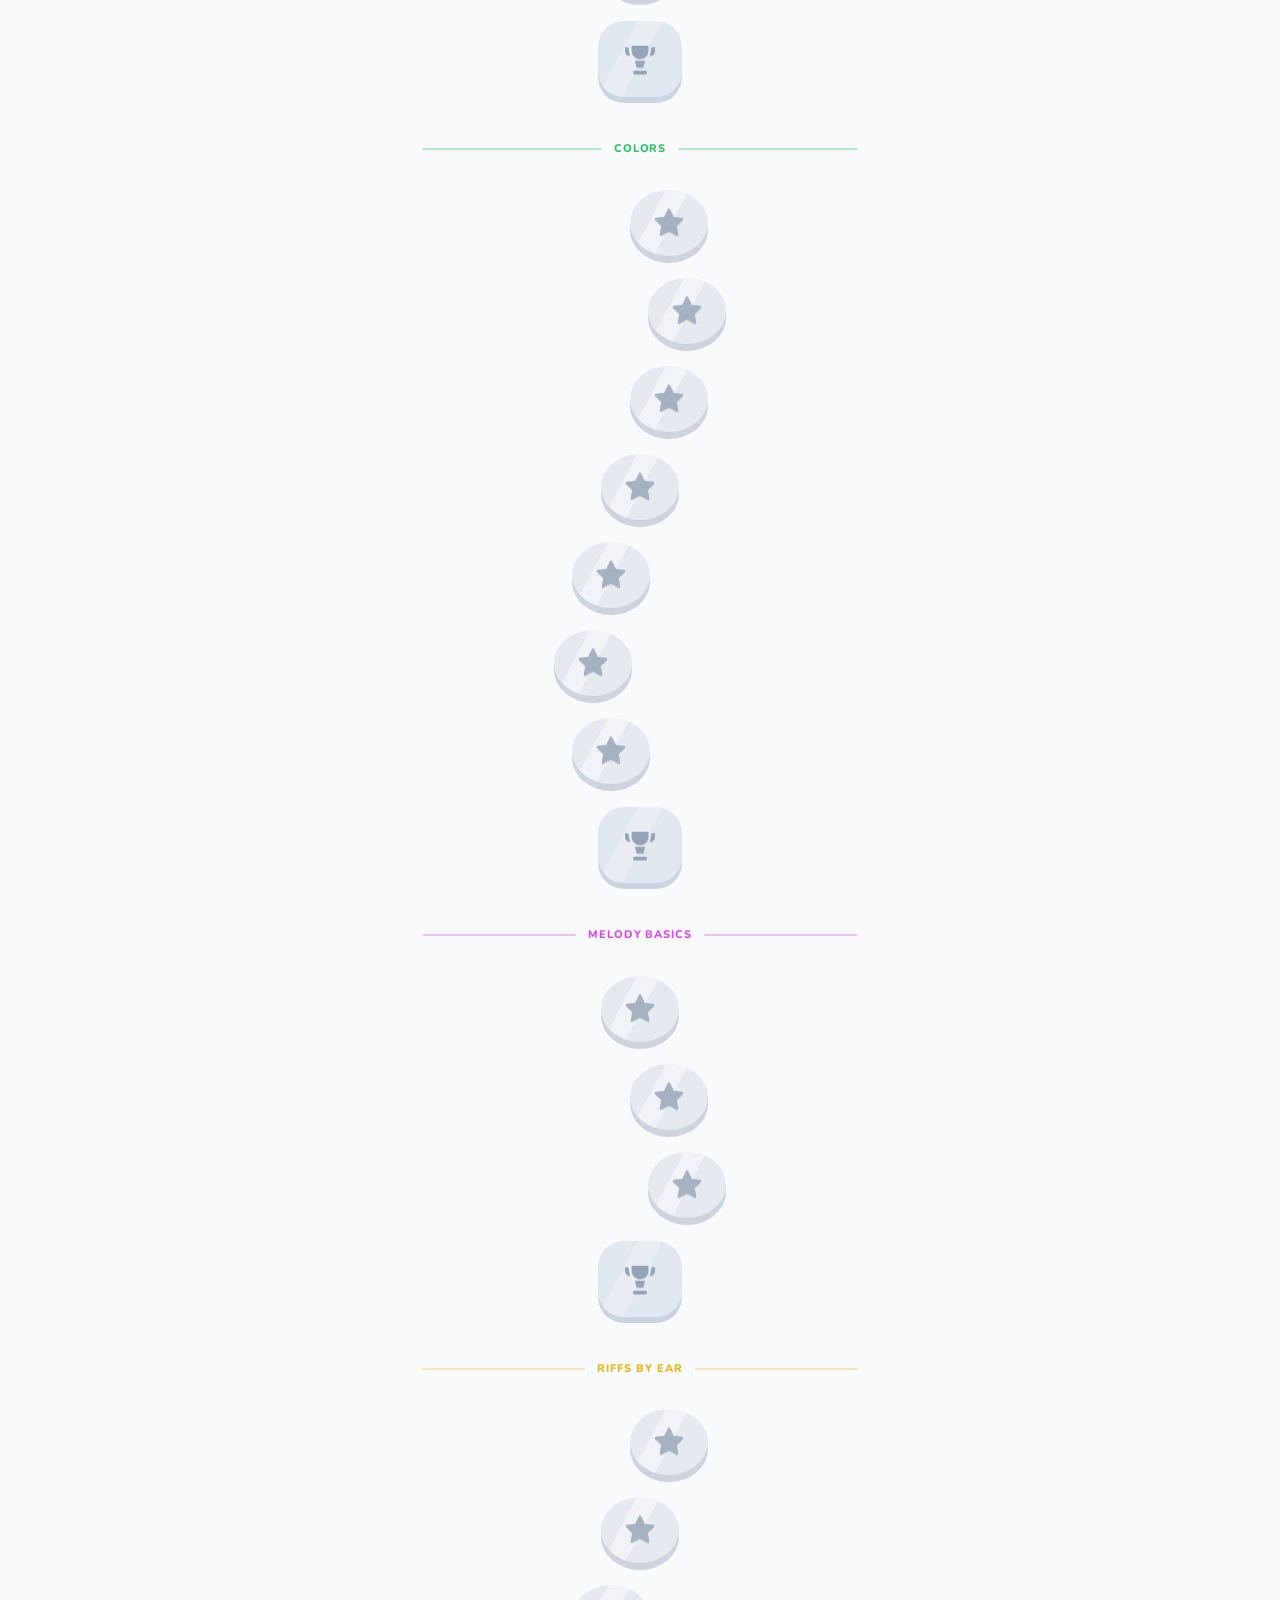
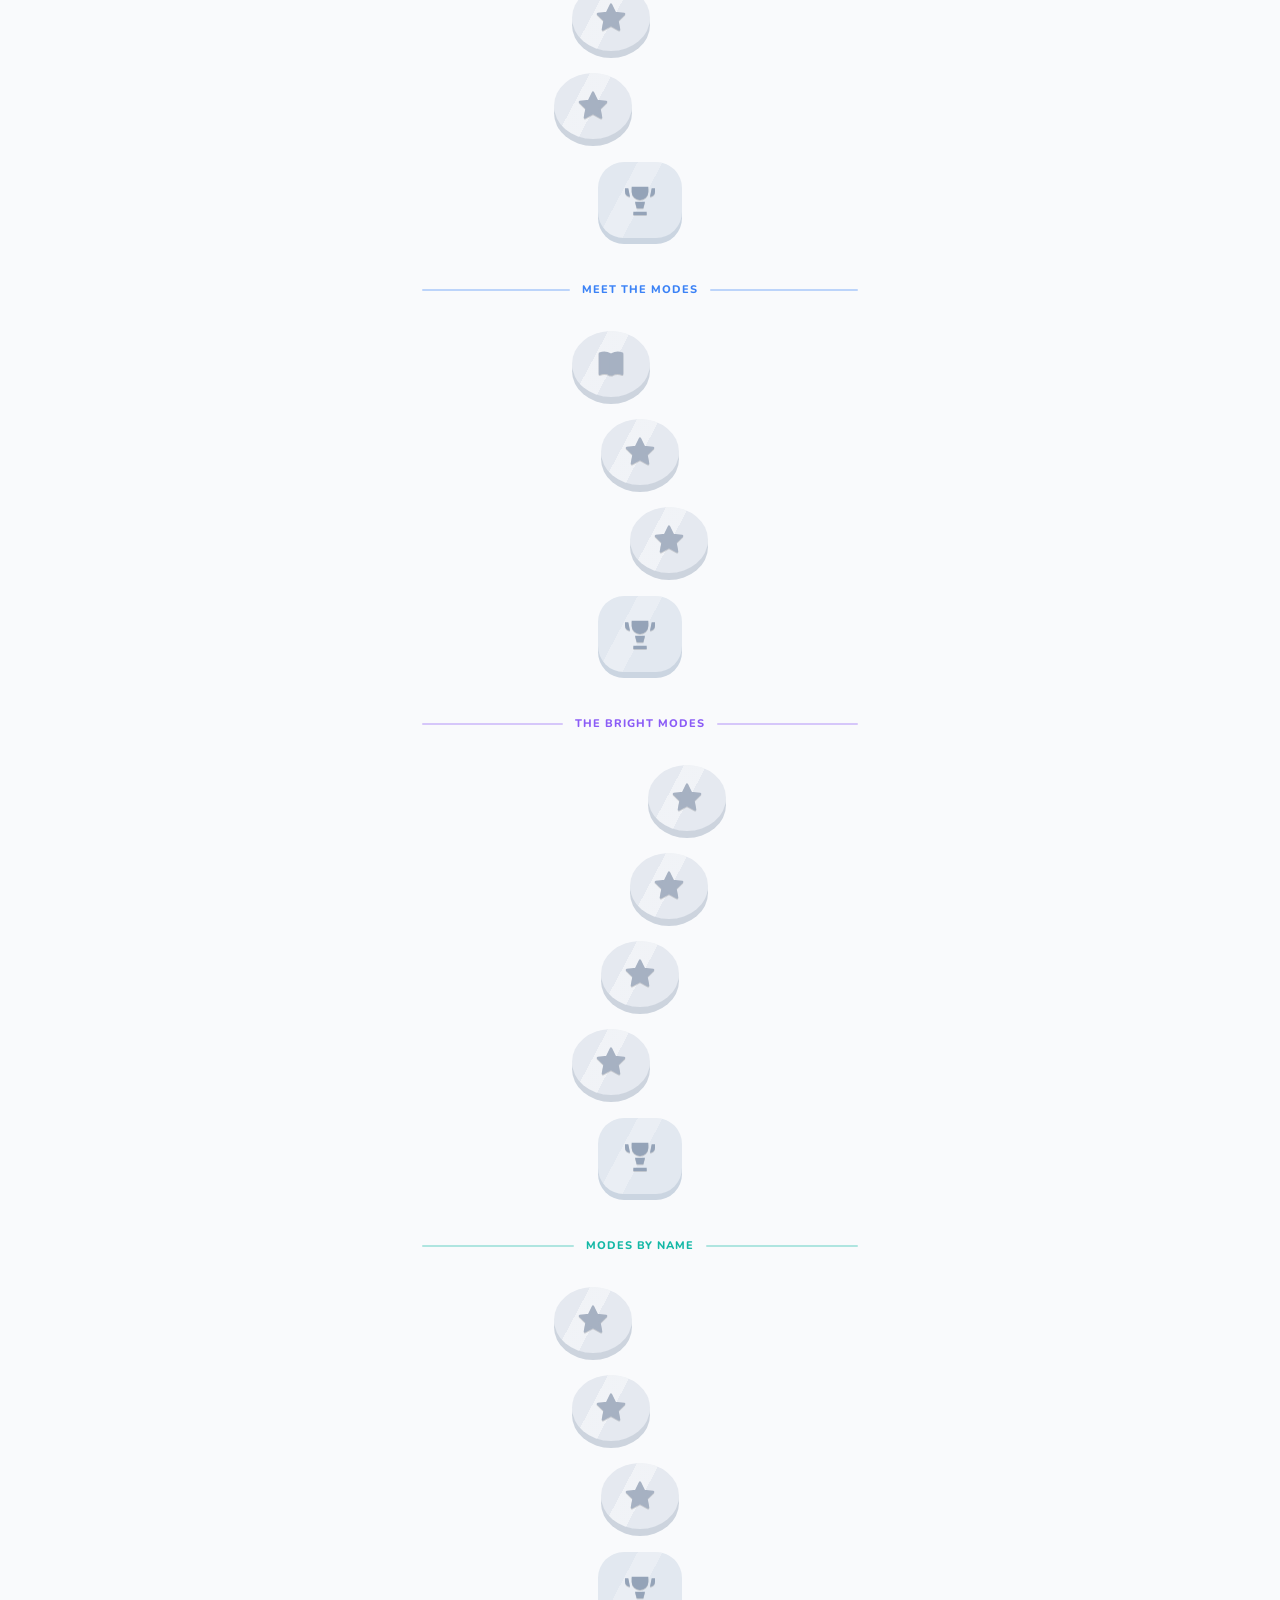
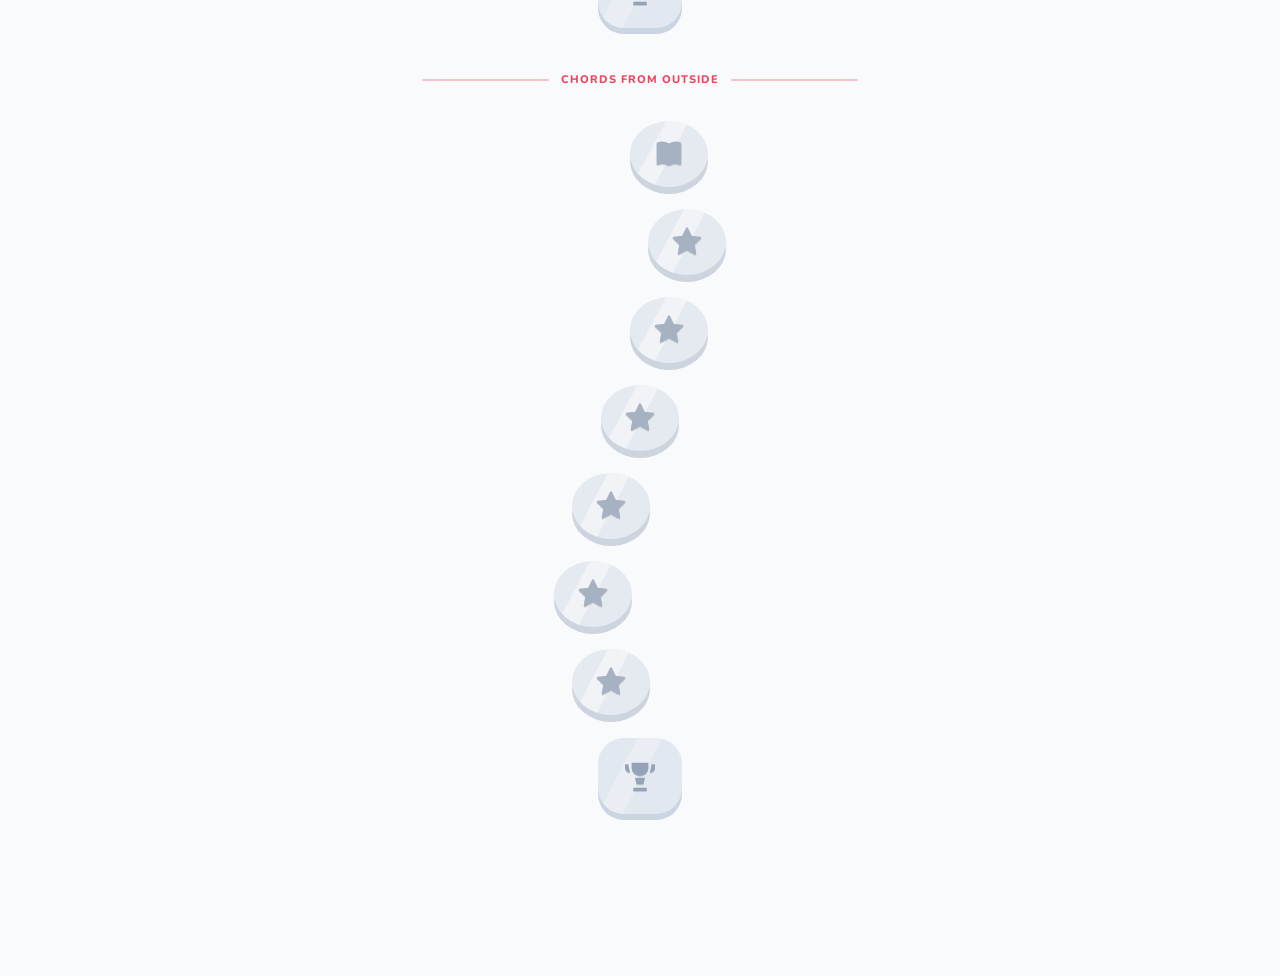
==== commit 2db65548: "Teach the modes properly: mode lens on the key map, two advanced units, borrowed chords Modes were n" ====
--- a/index.html
+++ b/index.html
@@ -183,6 +183,35 @@
 .mode-tog{display:flex;gap:8px}
 .mode-tog .btn{flex:1}
 .mode-tog .btn.on{background:var(--blue);border-color:var(--blue-press);color:#fff}
+/* --- mode lens --- */
+.km-modes{display:grid;grid-template-columns:repeat(4,1fr);gap:6px}
+.mode-btn{padding:8px 3px;border:2px solid var(--border);border-bottom-width:3px;border-radius:12px;background:var(--card);
+  font-family:inherit;font-weight:800;font-size:11px;color:var(--fg);cursor:pointer;line-height:1.25;
+  display:flex;flex-direction:column;align-items:center;gap:1px;min-width:0}
+.mode-btn .mb-n{white-space:nowrap;overflow:hidden;text-overflow:ellipsis;max-width:100%}
+.mode-btn .mb-a{font-size:8.5px;font-weight:800;letter-spacing:.04em;text-transform:uppercase;color:var(--blue)}
+.mode-btn.anchor{border-color:var(--blue);background:var(--blue-mist)}
+.mode-btn.dim{opacity:.55}
+.mode-btn.on{background:var(--blue);border-color:var(--blue-press);color:#fff;opacity:1}
+.mode-btn.on .mb-a{color:#dbeafe}
+.mode-btn:active{transform:translateY(1px);border-bottom-width:2px}
+.km-legend{display:flex;gap:12px;justify-content:center;font-size:10px;font-weight:800;color:var(--muted);letter-spacing:.02em}
+.km-legend i{display:inline-block;width:9px;height:9px;border-radius:3px;margin-right:4px;vertical-align:-1px}
+.mode-head{background:var(--card);border:2px solid var(--border);border-bottom-width:4px;border-radius:16px;padding:12px 14px;display:flex;flex-direction:column;gap:9px}
+.mh-top{display:flex;align-items:baseline;gap:8px;flex-wrap:wrap}
+.mh-name{font-size:19px;font-weight:900}
+.mh-alias{font-size:11px;font-weight:800;text-transform:uppercase;letter-spacing:.05em;color:var(--blue);background:var(--blue-mist);border-radius:99px;padding:3px 9px}
+.mh-parent{font-size:11.5px;font-weight:700;color:var(--muted);width:100%}
+.mh-feel{font-size:12.5px;font-weight:700;color:var(--fg)}
+.iv-row{display:grid;grid-template-columns:repeat(7,1fr);gap:4px}
+.iv-cell{border:2px solid var(--border);border-radius:9px;padding:6px 0;text-align:center;font-size:12px;font-weight:800;color:var(--muted);background:var(--bg)}
+.iv-cell.chr{background:var(--warn-soft);border-color:#f59e0b;color:#92400e}
+.iv-cell.root{background:var(--blue-mist);border-color:var(--blue);color:var(--blue)}
+.mh-btns{display:flex;gap:7px}
+.mh-btns button{flex:1;padding:9px 4px;border:2px solid var(--border);border-bottom-width:3px;border-radius:12px;background:var(--bg);
+  font-family:inherit;font-weight:800;font-size:12px;color:var(--fg);cursor:pointer;white-space:nowrap}
+.mh-btns button:active{transform:translateY(1px);border-bottom-width:2px}
+.mh-chr{font-size:11.5px;font-weight:800;color:#92400e;background:var(--warn-soft);border-radius:10px;padding:7px 10px}
 .lp-head{display:flex;align-items:center;gap:9px;padding:2px 0 4px}
 .streak-chip{margin-left:auto}
 .km-card{display:flex;align-items:center;gap:10px;background:var(--card);border:2px solid var(--border);border-bottom-width:4px;border-radius:16px;padding:11px 14px;cursor:pointer;font-weight:800;font-size:14px;width:100%;font-family:inherit;color:var(--fg)}
@@ -524,12 +553,19 @@
     <h2 style="flex:1">Key map</h2>
   </div>
   <div class="pad" style="padding-top:4px">
-    <div class="small muted" style="text-align:center">Every key has the same seats with the same qualities. Home is always 1. Tap a seat to hear it after home.</div>
+    <div class="small muted" style="text-align:center" id="km-lead">Every key has the same seats with the same qualities. Home is always 1. Tap a seat to hear it after home.</div>
     <div class="mode-tog">
+      <button class="btn btn-sm on" id="km-lens-c">Chords</button>
+      <button class="btn btn-sm" id="km-lens-m">Modes</button>
+    </div>
+    <div class="mode-tog" id="km-mm">
       <button class="btn btn-sm on" id="km-maj">Major map</button>
       <button class="btn btn-sm" id="km-min">Minor map</button>
     </div>
+    <div class="km-modes" id="km-modes" style="display:none"></div>
+    <div class="km-legend" id="km-legend" style="display:none"></div>
     <div class="key-grid" id="km-keys"></div>
+    <div id="km-head"></div>
     <div id="km-seats" style="display:flex;flex-direction:column;gap:8px"></div>
     <div class="tiny muted" style="text-align:center" id="km-note"></div>
   </div>
@@ -1051,6 +1087,164 @@
 }
 function homeNum(mode){return mode==='min'?'1m':'1';}
 function cadSeq(mode){return mode==='min'?['1m','4m','5','1m']:['1','4','5','1'];}
+/* ================= MODES =================
+   A mode is which seat of the family takes the turn as home. Listed in scale
+   order, so MODES[i] is the mode whose home is seat i of the key map. Each one
+   is described two ways: as a bend of the nearest anchor (how you HEAR it) and
+   as a degree of the parent major (how you FIND it). */
+var MAJ_IV=[0,2,4,5,7,9,11];
+var MODES=[
+ {n:'Ionian',deg:1,off:0,iv:[0,2,4,5,7,9,11],q:'maj',lad:1,alias:'major',short:'major',anchor:true,
+  vs:null,bend:null,bendDeg:null,tell:null,
+  feel:'Bright and settled. The default sound of pop.',
+  heard:'This is the bright anchor. Every other mode is heard as a bend of this one or of Aeolian.'},
+ {n:'Dorian',deg:2,off:2,iv:[0,2,3,5,7,9,10],q:'min',lad:3,alias:null,anchor:false,
+  vs:'min',bend:'natural 6',bendDeg:6,tell:'4',
+  feel:'Minor with a lift. Funk, soul and minor-key rock.',
+  heard:'Minor, but the 6th is raised. The giveaway chord is a major 4 sitting under a minor home.'},
+ {n:'Phrygian',deg:3,off:4,iv:[0,1,3,5,7,8,10],q:'min',lad:5,alias:null,anchor:false,
+  vs:'min',bend:'flat 2',bendDeg:2,tell:'b2',
+  feel:'The darkest common minor. Flamenco and metal.',
+  heard:'Minor with the 2nd flattened, a half step above home. The giveaway chord is a major chord on that flat 2.'},
+ {n:'Lydian',deg:4,off:5,iv:[0,2,4,6,7,9,11],q:'maj',lad:0,alias:null,anchor:false,
+  vs:'maj',bend:'sharp 4',bendDeg:4,tell:'2',
+  feel:'Brighter than major. Dreamy, floating, film music.',
+  heard:'Major with the 4th raised, which makes it float instead of settle. The giveaway chord is a major 2.'},
+ {n:'Mixolydian',deg:5,off:7,iv:[0,2,4,5,7,9,10],q:'maj',lad:2,alias:null,anchor:false,
+  vs:'maj',bend:'flat 7',bendDeg:7,tell:'b7',
+  feel:'Major with a relaxed, bluesy lean. Rock, blues and folk.',
+  heard:'Major with the 7th flattened, so it stops straining upward. The giveaway chord is a major chord on the flat 7.'},
+ {n:'Aeolian',deg:6,off:9,iv:[0,2,3,5,7,8,10],q:'min',lad:4,alias:'natural minor',short:'minor',anchor:true,
+  vs:null,bend:null,bendDeg:null,tell:null,
+  feel:'Plain natural minor. The standard dark key.',
+  heard:'This is the dark anchor. Its 4 and 5 are minor too, which is the fingerprint of a minor key.'},
+ {n:'Locrian',deg:7,off:11,iv:[0,1,3,5,6,8,10],q:'dim',lad:6,alias:null,anchor:false,
+  vs:'min',bend:'flat 5',bendDeg:5,tell:null,
+  feel:'Unstable. Home is a diminished chord, so it cannot rest.',
+  heard:'The one seat that cannot be home: its own chord is diminished, so nothing ever settles.'}
+];
+function modeIdx(name){for(var i=0;i<MODES.length;i++)if(MODES[i].n===name)return i;return 0;}
+/* degree label with accidental, e.g. Dorian's 3rd is 'b3' */
+function degName(i,semi){
+  var d=MAJ_IV[i],s=String(i+1);
+  if(semi===d)return s;
+  if(semi===d-1)return 'b'+s;
+  if(semi===d+1)return '#'+s;
+  return s;
+}
+function ivDeg(iv,i){return iv[i%7]+12*Math.floor(i/7);}
+/* the seven chord seats of a mode, numbered from ITS home */
+function modeSeats(mi){
+  var iv=MODES[mi].iv,out=[];
+  for(var i=0;i<7;i++){
+    var r=ivDeg(iv,i),t=ivDeg(iv,i+2)-r,f=ivDeg(iv,i+4)-r;
+    var q=(t===4&&f===7)?'maj':(t===3&&f===7)?'min':(t===3&&f===6)?'dim':'maj';
+    var dn=degName(i,iv[i]);
+    out.push({off:iv[i],q:q,deg:i+1,num:dn+(q==='min'?'m':q==='dim'?'°':''),plain:dn});
+  }
+  return out;
+}
+var MODE_SEATS=MODES.map(function(_,i){return modeSeats(i);});
+function modeScaleMidis(rootPc,mi){
+  var base=48+rootPc;if(base>55)base-=12;
+  return MODES[mi].iv.concat([12]).map(function(x){return base+x;});
+}
+/* the mode's characteristic chord: the seat that gives it away */
+function modeTellSeat(mi){
+  var t=MODES[mi].tell;if(!t)return null;
+  var seats=MODE_SEATS[mi];
+  for(var i=0;i<seats.length;i++)if(seats[i].plain===t)return seats[i];
+  return null;
+}
+/* spelling: sharp keys name pc 3 as D#, flat keys as Eb. PCN alone would
+   write E major's 7th degree as Eb, which is the wrong letter for that key. */
+var PCN_SHARP=['C','C#','D','D#','E','F','F#','G','G#','A','A#','B'];
+var SHARP_PARENTS={G:1,D:1,A:1,E:1};
+function pcName(pc,parentKey){
+  return (parentKey&&SHARP_PARENTS[parentKey])?PCN_SHARP[pc]:PCN[pc];
+}
+/* every modal key derivable from the six parent majors: 6 x 7 = 42 */
+var MODAL_KEYS=[];
+KEYS.forEach(function(k){
+  MODES.forEach(function(m,mi){
+    var pc=(k.pc+m.off)%12;
+    MODAL_KEYS.push({pc:pc,mi:mi,parent:k.n,parentPc:k.pc,root:pcName(pc,k.n),disp:pcName(pc,k.n)+' '+m.n});
+  });
+});
+function modalKeysFor(mi){return MODAL_KEYS.filter(function(x){return x.mi===mi;});}
+function parentOfModal(pc,mi){return PCN[((pc-MODES[mi].off)%12+12)%12];}
+function modalChordName(rootPc,seat,parentKey){
+  return pcName((rootPc+seat.off)%12,parentKey)+(seat.q==='min'?'m':seat.q==='dim'?'°':'');
+}
+function modalSeatMidis(rootPc,seat){return seatMidis(rootPc,seat);}
+/* --- modal audio: scales, vamps, bends. All chords are built algorithmically
+   from pitch classes (seatMidis), so every mode works in every key without
+   needing a named voicing. --- */
+function modeScaleReg(rootPc,mi){return modeScaleMidis(rootPc,mi).map(function(x){return x+12;});}
+function playModeScale(rootPc,mi,opt){
+  opt=opt||{};
+  if(!opt.keep)cut();
+  run(function(ctx){
+    modeScaleReg(rootPc,mi).forEach(function(m,i){
+      note(ctx,m,{delay:(opt.delay||0)+i*0.33+hTime(0.008),dur:0.42,vel:(opt.vel||0.64)*(0.92+Math.random()*0.14)});
+    });
+  });
+}
+/* home plus the mode's characteristic chord; anchors get a plain cadence */
+function modeVampSeq(mi){
+  var seats=MODE_SEATS[mi],tell=modeTellSeat(mi);
+  if(tell)return [seats[0],tell,seats[0],tell];
+  return [seats[0],seats[3],seats[4],seats[0]];
+}
+function playModeVamp(rootPc,mi,opt){
+  opt=opt||{};
+  if(!opt.keep)cut();
+  run(function(ctx){
+    modeVampSeq(mi).forEach(function(s,i){
+      strumMidis(ctx,seatMidis(rootPc,s),{delay:(opt.delay||0)+i*0.84+(i?hTime(0.012):0),dur:0.8,vel:0.44*(i===0?1.04:0.97)});
+    });
+  });
+}
+/* the anchor scale, then the mode's: exactly one note differs, so it pops out */
+function playModeBend(rootPc,mi,opt){
+  opt=opt||{};
+  var m=MODES[mi];
+  if(!m.vs)return playModeScale(rootPc,mi,opt);
+  var ai=m.vs==='maj'?modeIdx('Ionian'):modeIdx('Aeolian');
+  cut();
+  run(function(ctx){
+    modeScaleReg(rootPc,ai).forEach(function(x,i){note(ctx,x,{delay:i*0.29,dur:0.34,vel:0.48});});
+    modeScaleReg(rootPc,mi).forEach(function(x,i){note(ctx,x,{delay:2.85+i*0.29,dur:0.34,vel:0.68});});
+  });
+}
+/* vamp to set home, then the scale over it: the stimulus for naming a mode cold */
+function playModeBed(rootPc,mi,opt){
+  opt=opt||{};
+  cut();
+  playModeVamp(rootPc,mi,{keep:true});
+  playModeScale(rootPc,mi,{keep:true,delay:3.5,vel:0.6});
+}
+function playModeHint(rootPc,mi){
+  cut();
+  run(function(ctx){
+    MODE_SEATS[mi].forEach(function(s,i){
+      strumMidis(ctx,seatMidis(rootPc,s),{delay:i*0.7,dur:0.66,vel:0.42});
+    });
+  });
+}
+function playModeLoop(rootPc,mi,nums,opt){
+  opt=opt||{};
+  var bpm=opt.bpm||88,beats=opt.beats||2;
+  var step=(60/bpm)*beats;
+  var byNum={};MODE_SEATS[mi].forEach(function(s){byNum[s.num]=s;});
+  if(!opt.keep)cut();
+  run(function(ctx){
+    nums.forEach(function(nu,i){
+      var s=byNum[nu];if(!s)return;
+      strumMidis(ctx,seatMidis(rootPc,s),{delay:(opt.delay||0)+i*step+(i?hTime(0.01):0),dur:Math.min(step*0.95,2.0),vel:0.44*(0.96+Math.random()*0.08)});
+    });
+  });
+}
 function chordSeq(ctx,names,opt){
   opt=opt||{};
   var step=opt.step||0.8,dur=opt.dur||step*0.92;
@@ -1248,6 +1442,11 @@
   if(g==='mel')return genMel(spec);
   if(g==='col')return genCol(spec);
   if(g==='rel')return genRel(spec);
+  if(g==='mchr')return genMChr(spec);
+  if(g==='mtell')return genMTell(spec);
+  if(g==='mspell')return genMSpell(spec);
+  if(g==='mpar')return genMParent(spec);
+  if(g==='borrow')return genBorrow(spec);
   return genNum({g:'num',pool:['4','5']});
 }
 
@@ -1441,21 +1640,35 @@
   var keyN=mode==='min'?pick(MKEYS).n:randKey();
   var pool=spec.pool||(mode==='min'?['1m','4m','5','6','7']:['1','4','5','6m']);
   var seq=randChart(n,{pool:pool,unfamiliar:!!spec.unfamiliar,repeats:!!spec.repeats,needRepeat:!!spec.needRepeat,home:homeNum(mode),startHome:true});
-  LAST_CHART=seq.slice();
-  LAST_MODE=mode;
+  var bor=null;
+  if(spec.borrow){
+    /* one bar steps outside the seven seats; its tile joins the palette */
+    bor=spec.num?borrowFor(mode,spec.num):pick(borrowList(mode));
+    var slots=[];
+    for(var bi=1;bi<n;bi++)if(seq[bi]!==homeNum(mode))slots.push(bi);
+    seq[slots.length?pick(slots):1]=bor.num;
+    pool=pool.concat([bor.num]);
+  } else {
+    LAST_CHART=seq.slice();
+    LAST_MODE=mode;
+  }
   var bpm=spec.bpm||92,beats=spec.beats||2;
-  var pl=function(){playLoop(keyN,seq,{bpm:bpm,beats:beats,mode:mode});};
+  var pl=bor
+    ? function(){playAnyLoop(mode,keyN,seq,{bpm:bpm,beats:beats});}
+    : function(){playLoop(keyN,seq,{bpm:bpm,beats:beats,mode:mode});};
   return {
-    skill:spec.skill||(mode==='min'?'minor':'prog'),spec:spec,model:'tiles',hint:{mode:mode,keyN:keyN},
-    prompt:'Chart the loop. Arrange the numbers you hear.',
+    skill:spec.skill||(bor?'borrow':mode==='min'?'minor':'prog'),spec:spec,model:'tiles',hint:{mode:mode,keyN:keyN},
+    prompt:bor?'Chart the loop. One bar is borrowed from outside the key — its tile is in the row.':'Chart the loop. Arrange the numbers you hear.',
     play:pl,playLabel:'the loop',
     tiles:{palette:pool,n:n},
     correct:seq,
     isChart:true,
-    fbOk:{text:'Charted. '+seqLabel(seq)+'. You could now play this in any key.'},
-    fbBad:{text:'The chart was '+seqLabel(seq)+'. Hear it once more against your answer.',
+    fbOk:{text:'Charted. '+seqLabel(seq)+'.'+(bor?' The '+bor.num+' is the borrowed one, on loan from '+bor.from+'.':' You could now play this in any key.')},
+    fbBad:{text:'The chart was '+seqLabel(seq)+'.'+(bor?' The '+bor.num+' is the outsider.':'')+' Hear it once more against your answer.',
       btns:[{label:'Hear it again',fn:pl}]},
-    guidedText:'This loop is '+seqLabel(seq)+'. Follow each chord against home.'
+    guidedText:bor
+      ?'This loop is '+seqLabel(seq)+'. The '+bor.num+' is borrowed from '+bor.from+'; everything else is in the key.'
+      :'This loop is '+seqLabel(seq)+'. Follow each chord against home.'
   };
 }
 
@@ -1601,6 +1814,344 @@
   };
 }
 
+/* ================= MODAL EXERCISES =================
+   Three skills, in the order a player actually uses them:
+   1. the characteristic NOTE  (genMChr)   - what is bent, heard as a bend of major/minor
+   2. the characteristic CHORD (genMTell)  - the seat that does not belong to a plain map
+   3. the bookkeeping          (genMSpell / genMParent) - spell it, find its parent Ionian */
+var MODE_BENDS={maj:['sharp 4','flat 7'],min:['natural 6','flat 2','flat 5']};
+var NOTHING_BENT='nothing bent';
+function modeAnchor(mi){return MODES[mi].vs||(MODES[mi].q==='maj'?'maj':'min');}
+function randModal(mi){return pick(modalKeysFor(mi));}
+function modeOpts(mi,pool,n){
+  /* distractors stay inside the stated brightness: a bright option in a dark
+     question is both incoherent and a free elimination. Reach across only if
+     that would leave a single choice. */
+  var m=MODES[mi];
+  var same=pool.filter(function(x){return x!==m.n&&modeAnchor(modeIdx(x))===modeAnchor(mi);});
+  var opts=[m.n].concat(shuffle(same).slice(0,(n||3)-1));
+  if(opts.length<2){
+    var other=pool.filter(function(x){return x!==m.n&&same.indexOf(x)<0;});
+    opts=opts.concat(shuffle(other).slice(0,1));
+  }
+  return shuffle(opts);
+}
+function genMChr(spec){
+  var kind=spec.k==='mix'?pick(['bend','name']):(spec.k||'bend');
+  var pool=spec.pool||['Dorian','Phrygian','Lydian','Mixolydian'];
+  var mn=pick(pool),mi=modeIdx(mn),m=MODES[mi];
+  var mk=randModal(mi);
+  var anch=modeAnchor(mi);
+  var pl=function(){playModeBed(mk.pc,mi);};
+  var plScale=function(){playModeScale(mk.pc,mi);};
+  if(kind==='bend'){
+    var opts=shuffle(MODE_BENDS[anch].concat([NOTHING_BENT]));
+    var ans=m.bend||NOTHING_BENT;
+    var plAnchor=function(){playModeScale(mk.pc,anch==='maj'?modeIdx('Ionian'):modeIdx('Aeolian'));};
+    return {
+      skill:'modes',spec:spec,model:'choices',mhint:{pc:mk.pc,mi:mi},
+      prompt:'Home is '+(anch==='maj'?'bright, so this is a major sound':'dark, so this is a minor sound')+'. Which note is bent?',
+      play:pl,playLabel:'the vamp, then the scale',
+      choices:opts.map(function(o){return {key:o,label:o};}),
+      correct:ans,
+      fbOk:{text:m.bend
+        ?'Right. '+(anch==='maj'?'Major':'Minor')+' with a '+m.bend+' is '+m.n+'.'
+        :'Right, nothing was bent. That is plain '+m.alias+', '+m.n+'.'},
+      fbBad:{text:(m.bend
+        ?'It was a '+m.bend+', which makes it '+m.n+'.'
+        :'Nothing was bent: that was plain '+m.alias+'.')+' Compare the plain scale against this one.',
+        btns:[{label:'Plain scale',fn:plAnchor},{label:'This scale',fn:plScale}]},
+      guidedText:'This is '+mk.disp+'. '+m.heard
+    };
+  }
+  var nOpts=modeOpts(mi,pool,spec.n||3);
+  return {
+    skill:'modes',spec:spec,model:'choices',mhint:{pc:mk.pc,mi:mi},
+    prompt:'Name the mode. Home is '+(anch==='maj'?'bright':'dark')+'.',
+    play:pl,playLabel:'the vamp, then the scale',
+    choices:nOpts.map(function(o){return {key:o,label:o,sub:MODES[modeIdx(o)].bend?((modeAnchor(modeIdx(o))==='maj'?'major':'minor')+' with a '+MODES[modeIdx(o)].bend):MODES[modeIdx(o)].alias};}),
+    correct:m.n,
+    fbOk:{text:'Right, '+m.n+'. '+m.feel},
+    fbBad:{text:'That was '+m.n+': '+(m.bend?(anch==='maj'?'major':'minor')+' with a '+m.bend:'plain '+m.alias)+'.',
+      btns:[{label:'Hear it again',fn:pl}]},
+    guidedText:'This is '+mk.disp+'. '+m.heard
+  };
+}
+function genMTell(spec){
+  var kind=spec.k==='mix'?pick(['mode','num','quality']):(spec.k||'mode');
+  if(kind==='quality'){
+    /* the purest modal ear test: one seat, two qualities, same root */
+    var set=pick(spec.qpool||[
+      {a:'Dorian',b:'Aeolian',seat:'4',lo:'4',hi:'4m',q:'the 4 chord'},
+      {a:'Mixolydian',b:'Ionian',seat:'5',lo:'5',hi:'5m',q:'the 5 chord'}
+    ]);
+    var isA=Math.random()<0.5;
+    var qmi=modeIdx(isA?set.a:set.b);
+    var qmk=randModal(qmi);
+    var seats=MODE_SEATS[qmi],home=seats[0];
+    var target=null;
+    seats.forEach(function(s){if(s.plain===set.seat)target=s;});
+    var plq=function(){
+      cut();
+      run(function(ctx){
+        [home,target,home,target].forEach(function(s,i){
+          strumMidis(ctx,seatMidis(qmk.pc,s),{delay:i*0.86,dur:0.82,vel:0.44});
+        });
+      });
+    };
+    var isMajSeat=target.q==='maj';
+    return {
+      skill:'modes',spec:spec,model:'choices',mhint:{pc:qmk.pc,mi:qmi},
+      prompt:'Home, then '+set.q+', back and forth. Is that chord major or minor?',
+      play:plq,playLabel:'the two-chord vamp',
+      choices:mkChoices([{key:'maj',label:'Major',sub:'bright'},{key:'min',label:'Minor',sub:'dark'}]),
+      correct:isMajSeat?'maj':'min',
+      fbOk:{text:'Right, '+(isMajSeat?'major':'minor')+'. That makes it '+MODES[qmi].n+'.'},
+      fbBad:{text:'It was '+(isMajSeat?'major':'minor')+', which makes it '+MODES[qmi].n+'. This one seat is the whole difference between '+set.a+' and '+set.b+'.',
+        btns:[{label:'Hear it again',fn:plq}]},
+      guidedText:'This is '+qmk.disp+', so '+set.q+' is '+(isMajSeat?'major':'minor')+'. That single seat names the mode.'
+    };
+  }
+  var pool=spec.pool||['Dorian','Phrygian','Lydian','Mixolydian'];
+  /* naming the giveaway number needs a mode that HAS one; anchors have none */
+  var numPool=pool.filter(function(x){return !!modeTellSeat(modeIdx(x));});
+  if(kind==='num'&&!numPool.length)numPool=['Dorian','Phrygian','Lydian','Mixolydian'];
+  var mn=pick(kind==='num'?numPool:pool),mi=modeIdx(mn),m=MODES[mi];
+  var mk=randModal(mi);
+  var tell=modeTellSeat(mi);
+  var anch=modeAnchor(mi);
+  var pl=function(){playModeVamp(mk.pc,mi);};
+  if(kind==='num'){
+    var numOpts=shuffle(numPool.map(function(x){var t=modeTellSeat(modeIdx(x));return t?t.num:null;}).filter(Boolean).filter(function(v,i,a){return a.indexOf(v)===i;})).slice(0,4);
+    if(numOpts.indexOf(tell.num)<0)numOpts[0]=tell.num;
+    return {
+      skill:'modes',spec:spec,model:'choices',mhint:{pc:mk.pc,mi:mi},
+      prompt:'Home, then the giveaway chord. What number is that second chord?',
+      play:pl,playLabel:'the vamp',
+      choices:shuffle(numOpts).map(function(o){return {key:o,label:o};}),
+      correct:tell.num,
+      fbOk:{text:'Right, the '+tell.num+'. A '+tell.num+' chord next to a '+(anch==='maj'?'bright':'dark')+' home means '+m.n+'.'},
+      fbBad:{text:'It was the '+tell.num+' ('+modalChordName(mk.pc,tell,mk.parent)+' in '+mk.disp+'), the chord that names '+m.n+'.',
+        btns:[{label:'Hear it again',fn:pl}]},
+      guidedText:'This is '+mk.disp+'. The second chord is the '+tell.num+', and that seat is what makes it '+m.n+'.'
+    };
+  }
+  var opts=modeOpts(mi,pool,spec.n||3);
+  return {
+    skill:'modes',spec:spec,model:'choices',mhint:{pc:mk.pc,mi:mi},
+    prompt:tell
+      ?'Home, then the chord that does not belong to a plain '+(anch==='maj'?'major':'minor')+' map. Which mode is this?'
+      :'Listen to the vamp. Which mode is this?',
+    play:pl,playLabel:'the vamp',
+    choices:opts.map(function(o){var t=modeTellSeat(modeIdx(o));return {key:o,label:o,sub:t?'the '+t.num+' is the tell':MODES[modeIdx(o)].alias};}),
+    correct:m.n,
+    fbOk:{text:tell
+      ?'Right, '+m.n+'. The giveaway is the '+tell.num+' chord.'
+      :'Right, '+m.n+'. Nothing stepped outside the map, and that is the point: this is plain '+m.alias+'.'},
+    fbBad:{text:tell
+      ?'That was '+m.n+', and its giveaway is the '+tell.num+' ('+modalChordName(mk.pc,tell,mk.parent)+').'
+      :'That was '+m.n+', plain '+m.alias+'. Every chord stayed inside the map, so nothing gave a mode away.',
+      btns:[{label:'Hear it again',fn:pl}]},
+    guidedText:tell
+      ?'This is '+mk.disp+'. Home plus the '+tell.num+' chord is the sound of '+m.n+'.'
+      :'This is '+mk.disp+', plain '+m.alias+'. Hear how nothing pulls outside the map.'
+  };
+}
+function genMSpell(spec){
+  var pool=spec.pool||['Dorian','Phrygian','Lydian','Mixolydian','Ionian','Aeolian'];
+  var mn=pick(pool),mi=modeIdx(mn);
+  var mk=randModal(mi);
+  var spell=function(x){return MODE_SEATS[x].map(function(s){return pcName((mk.pc+s.off)%12,mk.parent);}).join(' ');};
+  var wrongs=shuffle(MODES.map(function(_,i){return i;}).filter(function(i){return i!==mi&&spell(i)!==spell(mi);})).slice(0,2);
+  var opts=shuffle([spell(mi)].concat(wrongs.map(spell)));
+  var pl=function(){playModeScale(mk.pc,mi);};
+  return {
+    skill:'mpar',spec:spec,model:'choices',mhint:{pc:mk.pc,mi:mi},
+    prompt:'Spell '+mk.disp+'. Which seven notes?',
+    play:pl,playLabel:'hear the scale',
+    choices:opts.map(function(o){return {key:o,label:o};}),
+    correct:spell(mi),
+    fbOk:{text:'Right. '+mk.disp+' is '+spell(mi)+'.'},
+    fbBad:{text:mk.disp+' is '+spell(mi)+'. Count the pattern '+MODE_SEATS[mi].map(function(s){return s.plain;}).join(' ')+' up from '+pcName(mk.pc,mk.parent)+'.',
+      btns:[{label:'Hear it',fn:pl}]},
+    guidedText:mk.disp+' is '+spell(mi)+' — the pattern '+MODE_SEATS[mi].map(function(s){return s.plain;}).join(' ')+' counted from '+pcName(mk.pc,mk.parent)+'.'
+  };
+}
+function genMParent(spec){
+  var dir=spec.dir==='mix'?pick(['fwd','rev']):(spec.dir||'fwd');
+  var pool=spec.pool||['Dorian','Phrygian','Lydian','Mixolydian','Aeolian'];
+  var mn=pick(pool),mi=modeIdx(mn);
+  var mk=randModal(mi);
+  var pl=function(){playModeVamp(mk.pc,mi);};
+  if(dir==='fwd'){
+    var wrongK=shuffle(KEYS.filter(function(k){return k.n!==mk.parent;})).slice(0,2).map(function(k){return k.n;});
+    var opts=shuffle([mk.parent].concat(wrongK));
+    return {
+      skill:'mpar',spec:spec,model:'choices',
+      prompt:mk.disp+' uses the same seven notes as which major key?',
+      play:pl,playLabel:'hear the vamp',
+      choices:opts.map(function(o){return {key:o,label:o+' major'};}),
+      correct:mk.parent,
+      fbOk:{text:'Right. '+mk.disp+' is '+mk.parent+' major counted from '+pcName(mk.pc,mk.parent)+', so every shape you know in '+mk.parent+' still works.'},
+      fbBad:{text:mk.disp+' is the '+ord(MODES[mi].deg)+' mode, so its parent is the major key '+MODES[mi].off+' semitones below: '+mk.parent+' major.',
+        btns:[{label:'Hear the vamp',fn:pl}]},
+      guidedText:mk.disp+' is the '+ord(MODES[mi].deg)+' mode of '+mk.parent+' major. Same notes, different home.'
+    };
+  }
+  var wrongM=shuffle(MODES.filter(function(m){return m.n!==mn;})).slice(0,2).map(function(m){return m.n;});
+  var opts2=shuffle([mn].concat(wrongM));
+  return {
+    skill:'mpar',spec:spec,model:'choices',
+    prompt:'Take '+mk.parent+' major and make '+pcName(mk.pc,mk.parent)+' the home. Which mode is that?',
+    play:pl,playLabel:'hear the vamp',
+    choices:opts2.map(function(o){return {key:o,label:o,sub:'mode '+MODES[modeIdx(o)].deg};}),
+    correct:mn,
+    fbOk:{text:'Right. '+pcName(mk.pc,mk.parent)+' is the '+ord(MODES[mi].deg)+' note of '+mk.parent+' major, and the '+ord(MODES[mi].deg)+' mode is '+mn+'.'},
+    fbBad:{text:pcName(mk.pc,mk.parent)+' is the '+ord(MODES[mi].deg)+' note of '+mk.parent+' major, so the mode is '+mn+'.',
+      btns:[{label:'Hear the vamp',fn:pl}]},
+    guidedText:pcName(mk.pc,mk.parent)+' is the '+ord(MODES[mi].deg)+' note of '+mk.parent+' major, so this is '+mn+'.'
+  };
+}
+function ord(n){return ['','1st','2nd','3rd','4th','5th','6th','7th'][n]||String(n);}
+
+/* ================= BORROWED COLOUR =================
+   The answer to "I charted a song and one chord is not in the seven seats."
+   A borrowed chord is a seat pulled in from a parallel mode. */
+var BORROW={
+ maj:[
+  {num:'4m',off:5,q:'min',from:'Aeolian',nick:'the sad 4',
+   why:'A minor 4 inside a major key, borrowed from the dark map. It clouds the song over for one bar and then clears.'},
+  {num:'b7',off:10,q:'maj',from:'Mixolydian',nick:'the rock flat-7',
+   why:'A major chord one whole step below home, borrowed from Mixolydian. It is the sound of half of rock and roll.'},
+  {num:'b6',off:8,q:'maj',from:'Aeolian',nick:'the big flat-6',
+   why:'A major chord borrowed from the dark map, sitting just below the 6. The classic lift in a power ballad.'}
+ ],
+ min:[
+  {num:'4',off:5,q:'maj',from:'Dorian',nick:'the bright 4',
+   why:'A major 4 inside a minor key, borrowed from Dorian. It lifts the gloom without ever leaving home.'},
+  {num:'b2',off:1,q:'maj',from:'Phrygian',nick:'the Spanish flat-2',
+   why:'A major chord a half step above home, borrowed from Phrygian. Flamenco, and a lot of metal.'}
+ ]
+};
+/* what a plain major/minor key would put in that bar instead */
+var BORROW_PLAIN={maj:{'4m':'4','b7':'5','b6':'6m'},min:{'4':'4m','b2':'5'}};
+function borrowList(mode){return BORROW[mode==='min'?'min':'maj'];}
+function borrowFor(mode,num){
+  var l=borrowList(mode);
+  for(var i=0;i<l.length;i++)if(l[i].num===num)return l[i];
+  return null;
+}
+function keyPc(mode,keyN){
+  var arr=mode==='min'?MKEYS:KEYS,pc=0;
+  arr.forEach(function(k){if(k.n===keyN)pc=k.pc;});
+  return pc;
+}
+/* resolve any number - diatonic, diminished or borrowed - to a playable seat */
+function numSeat(mode,num){
+  var tbl=mode==='min'?MNUMS:NUMS;
+  if(tbl[num])return {off:tbl[num].off,q:tbl[num].m?'min':'maj'};
+  var b=borrowFor(mode,num);
+  if(b)return {off:b.off,q:b.q};
+  var ks=mode==='min'?KM_MIN_SEATS:KM_MAJ_SEATS;
+  for(var j=0;j<ks.length;j++)if(ks[j].n===num)return {off:ks[j].off,q:ks[j].q};
+  return null;
+}
+function chordOfAny(mode,keyN,num){
+  var s=numSeat(mode,num);
+  if(!s)return chordOf(mode,keyN,num);
+  return PCN[(keyPc(mode,keyN)+s.off)%12]+(s.q==='min'?'m':s.q==='dim'?'°':'');
+}
+/* one loop player that handles diatonic and borrowed seats alike, built
+   algorithmically so no borrowed chord needs a named voicing */
+function playAnyLoop(mode,keyN,nums,opt){
+  opt=opt||{};
+  var bpm=opt.bpm||90,beats=opt.beats||2;
+  var step=(60/bpm)*beats;
+  var pc=keyPc(mode,keyN);
+  if(!opt.keep)cut();
+  run(function(ctx){
+    nums.forEach(function(nu,i){
+      var s=numSeat(mode,nu);if(!s)return;
+      strumMidis(ctx,seatMidis(pc,s),{delay:(opt.delay||0)+i*step+(i?hTime(0.01):0),dur:Math.min(step*0.95,2.0),vel:0.44*(0.96+Math.random()*0.08)});
+    });
+  });
+  return step;
+}
+function borrowSeq(mode,n,b){
+  var home=homeNum(mode);
+  var basePool=mode==='min'?['1m','4m','5','6','7']:['1','4','5','6m'];
+  var seq=randChart(n,{pool:basePool,home:home,startHome:true});
+  var slots=[];
+  for(var i=1;i<n;i++)if(seq[i]!==home)slots.push(i);
+  var at=slots.length?pick(slots):1;
+  seq[at]=b.num;
+  return {seq:seq,at:at};
+}
+function genBorrow(spec){
+  var kind=spec.k==='mix'?pick(['spot','name','source']):(spec.k||'spot');
+  var mode=spec.mode||pick(['maj','min']);
+  var l=borrowList(mode);
+  var b=spec.num?borrowFor(mode,spec.num):pick(l);
+  if(!b)b=l[0];
+  var keyN=mode==='min'?pick(MKEYS).n:randKey();
+  var n=spec.n||4;
+  var built=borrowSeq(mode,n,b),seq=built.seq,at=built.at;
+  var disp=keyDisp(mode,keyN);
+  var pl=function(){playAnyLoop(mode,keyN,seq,{bpm:86,beats:2});};
+  var plHome=function(){
+    /* the same loop with the borrowed bar put back to what the key would do */
+    var plain=seq.slice();
+    plain[at]=(BORROW_PLAIN[mode==='min'?'min':'maj'][b.num])||homeNum(mode);
+    playAnyLoop(mode,keyN,plain,{bpm:86,beats:2});
+  };
+  if(kind==='spot'){
+    return {
+      skill:'borrow',spec:spec,model:'choices',hint:{mode:mode,keyN:keyN},
+      prompt:'One bar uses a chord from outside the seven seats of this key. Which bar?',
+      play:pl,playLabel:'the loop, four bars',
+      choices:seq.map(function(_,i){return {key:String(i),label:'Bar '+(i+1)};}),
+      correct:String(at),
+      fbOk:{text:'Right, bar '+(at+1)+'. That was the '+b.num+', '+b.nick+'.'},
+      fbBad:{text:'It was bar '+(at+1)+': the '+b.num+' ('+chordOfAny(mode,keyN,b.num)+' in '+disp+'). Hear it against the same loop kept inside the key.',
+        btns:[{label:'With the borrow',fn:pl},{label:'Inside the key',fn:plHome}]},
+      guidedText:'Bar '+(at+1)+' is the '+b.num+', a chord borrowed from '+b.from+'. '+b.why
+    };
+  }
+  if(kind==='source'){
+    var wrongs=shuffle(MODES.filter(function(m){return m.n!==b.from;})).slice(0,2).map(function(m){return m.n;});
+    return {
+      skill:'borrow',spec:spec,model:'choices',
+      prompt:'This loop borrows the '+b.num+' chord. Which mode did that chord come from?',
+      play:pl,playLabel:'the loop',
+      choices:shuffle([b.from].concat(wrongs)).map(function(o){return {key:o,label:o};}),
+      correct:b.from,
+      fbOk:{text:'Right. The '+b.num+' belongs to '+b.from+', so a '+(mode==='min'?'minor':'major')+' song using it is borrowing that colour.'},
+      fbBad:{text:'The '+b.num+' is a seat of '+b.from+'. '+b.why,
+        btns:[{label:'Hear it again',fn:pl}]},
+      guidedText:'The '+b.num+' is not in this key. It is on loan from '+b.from+'. '+b.why
+    };
+  }
+  var dis=l.filter(function(x){return x.num!==b.num;}).map(function(x){return x.num;});
+  var nat=BORROW_PLAIN[mode==='min'?'min':'maj'][b.num];
+  if(nat&&dis.indexOf(nat)<0)dis.push(nat);
+  /* the correct answer is added last so it can never be sliced away */
+  var opts=shuffle([b.num].concat(shuffle(dis).slice(0,3)));
+  return {
+    skill:'borrow',spec:spec,model:'choices',hint:{mode:mode,keyN:keyN},
+    prompt:'Bar '+(at+1)+' steps outside the key. Which chord is it?',
+    play:pl,playLabel:'the loop',
+    choices:opts.map(function(o){
+      var bb=borrowFor(mode,o);
+      return {key:o,label:o,sub:bb?bb.nick:'inside the key'};
+    }),
+    correct:b.num,
+    fbOk:{text:'Right, the '+b.num+' — '+b.nick+', borrowed from '+b.from+'.'},
+    fbBad:{text:'It was the '+b.num+' ('+chordOfAny(mode,keyN,b.num)+' in '+disp+'), borrowed from '+b.from+'.',
+      btns:[{label:'Hear it again',fn:pl},{label:'Inside the key',fn:plHome}]},
+    guidedText:'Bar '+(at+1)+' is the '+b.num+', borrowed from '+b.from+'. '+b.why
+  };
+}
+
 /* --- Exercise 8: chord colors --- */
 var COL_SETS={
   sus:[{r:'A',opts:['A','Asus4','Asus2']},{r:'D',opts:['D','Dsus4','Dsus2']},{r:'E',opts:['E','Esus4']},{r:'C',opts:['C','Csus4']},{r:'G',opts:['G','Gsus4']}],
@@ -1873,8 +2424,11 @@
   ]},
   {intro:true,t:'Major and minor',o:'The two families of home',skill:'intro',pages:[
     {h:'Two flavors of home',b:'Home can be <b>bright</b> or <b>dark</b>. A bright home means the song is in a <b>major</b> key. A dark home means a <b>minor</b> key. Same idea, two moods.',demo:'majmin'},
+    {h:'Why they sound different',b:'The difference is one note inside the home chord. A <b>major</b> chord has a bright middle note; a <b>minor</b> chord drops that note by one fret and the mood darkens. One fret, the whole feeling of a song.'},
     {h:'This is the first fork',b:'Almost every song is one or the other. Your very first listening question is always the same: is home bright or dark? That answer tells you which map of numbers to use.'},
-    {h:'Home is always 1',b:'Whether a song is major or minor, home is still called 1. You never have to rename it. You just count from home, in whichever family you are in.'}
+    {h:'Home is always 1',b:'Whether a song is major or minor, home is still called 1. You never have to rename it. You just count from home, in whichever family you are in.'},
+    {h:'Seven ways to hear one family',b:'Here is the bigger picture, so the words never surprise you later. A key is <b>seven chords</b>, and <b>any one of them can be home</b>. Seven choices means seven different sounds, and each one has a name, called a <b>mode</b>. You are going to learn two of them cold, because together they cover about four songs in five: home on the <b>1</b>, which is bright, properly called <b>Ionian</b> and known to everyone as major. And home on the <b>6</b>, which is dark, properly called <b>Aeolian</b> and known to everyone as minor. Listen: the same seven chords, resolving first to the bright home, then to the dark one.',demo:'modes'},
+    {h:'Two now, five later',b:'So when this app says <b>major</b>, it means Ionian, and when it says <b>minor</b>, it means Aeolian. Those are the two you will build everything on. The other five homes are real and you will meet famous songs living in them, but they wait until the end of the course, once your ear already knows these two cold.'}
   ]},
   {intro:true,t:'The number system',o:'Why numbers beat letters',skill:'intro',pages:[
     {h:'Chords as numbers',b:'Instead of letters, we name chords by their <b>number</b> counted from home. In a major key the common chords are <b>1, 4, 5</b> and the minor <b>6m</b>. This is the <b>Nashville number system</b>.'},
@@ -1908,13 +2462,13 @@
    e:'A song is in a major key when it keeps returning to a bright home, and a minor key when home is dark.',
    skill:'majmin',guided:{g:'mm',k:'prog'},drill:[{g:'mm',k:'prog'},{g:'mm',k:'prog'},{g:'mm',k:'prog'}],apply:{g:'mm',k:'find'}},
   {t:'Find home, then judge it',o:'The full listening rule',
-   e:'Find home, then ask one question: bright or dark? Bright means the major map. Dark means the minor map. Home is always 1.',
+   e:'Find home, then ask one question: bright or dark? Bright means the major map, the one properly called Ionian. Dark means the minor map, properly Aeolian. Home is always 1.',
    skill:'majmin',guided:{g:'mm',k:'find'},drill:[{g:'mm',k:'find'},{g:'mm',k:'find'},{g:'mm',k:'find'}],apply:{g:'mm',k:'mix'}}
  ]},
  /* ---------- PART 2: THE MAJOR MAP ---------- */
  {part:'The major map',name:'Meet the major map',goal:'The big three: 1, 4 and 5',lessons:[
   {t:'1 versus 5',o:'Home against tension',
-   e:'Every major key has seven seats, and the quality pattern never changes: 1 major, 2 minor, 3 minor, 4 major, 5 major, 6 minor, 7 diminished. Open the Key map any time to see and hear them all. Today: the 5, tension pulling home.',
+   e:'Every major key has seven seats, and the quality pattern never changes: 1 major, 2 minor, 3 minor, 4 major, 5 major, 6 minor, 7 diminished. This is the map with home on the 1, the mode called Ionian. Open the Key map any time to see and hear them all. Today: the 5, tension pulling home.',
    skill:'num',guided:{g:'num',pool:['1','5']},drill:[{g:'num',pool:['1','5']},{g:'num',pool:['1','5']},{g:'num',pool:['1','5']}],apply:{g:'num',pool:['1','5']}},
   {t:'1 versus 4',o:'Home against movement',
    e:'The 4 chord feels like stepping away from home without real tension.',
@@ -2011,14 +2565,17 @@
  /* ---------- PART 3: THE MINOR MAP ---------- */
  {part:'The minor map',name:'Meet the minor map',goal:'Dark home, same method, new map',lessons:[
   {t:'Home is dark now',o:'Find the 1m',
-   e:'A minor key works exactly like a major key: there is a home chord and everything counts from it. Home is just dark now, and we write it 1m. The minor map seats are 1m, 3, 4m, 5, 6 and 7.',
+   e:'A minor key works exactly like a major key: there is a home chord and everything counts from it. Home is just dark now, and we write it 1m. This is the map with home on the dark seat, the mode called Aeolian. Its seven seats are 1m, 2 diminished, 3, 4m, 5, 6 and 7.',
    skill:'minor',guided:{g:'home',k:'which',mode:'min',skill:'minor'},drill:[{g:'home',k:'which',mode:'min',skill:'minor'},{g:'home',k:'which',mode:'min',skill:'minor'},{g:'home',k:'returns',mode:'min',skill:'minor'}],apply:{g:'home',k:'returns',mode:'min',skill:'minor'}},
   {t:'The 6 and the 7',o:'The two bright neighbors',
    e:'The 6 and 7 are the bright major chords of a minor key, the Am-F-G sound in half of rock and pop.',
    skill:'minor',guided:{g:'num',mode:'min',pool:['1m','6','7']},drill:[{g:'num',mode:'min',pool:['1m','6']},{g:'num',mode:'min',pool:['6','7']},{g:'num',mode:'min',pool:['1m','6','7']}],apply:{g:'num',mode:'min',pool:['1m','6','7']}},
-  {t:'The 4m and the 5',o:'The darker departure, and the 5 with two jackets',
-   e:'The 4m steps away into deeper shade. The 5 is naturally minor here, but real songs usually make it major so it pulls home harder.',
-   skill:'minor',guided:{g:'num',mode:'min',pool:['1m','4m','5']},drill:[{g:'num',mode:'min',pool:['1m','4m']},{g:'num',mode:'min',pool:['4m','5']},{g:'num',mode:'min',pool:['5','5m']}],apply:{g:'num',mode:'min',pool:['1m','4m','5']}},
+  {t:'The 4m',o:'The darker departure',
+   e:'The 4m steps away from home into deeper shade. It is the minor-key answer to the 4 chord, and next to a dark home it is the clearest sign you are in a minor key at all.',
+   skill:'minor',guided:{g:'num',mode:'min',pool:['1m','4m','5']},drill:[{g:'num',mode:'min',pool:['1m','4m']},{g:'num',mode:'min',pool:['4m','5']},{g:'num',mode:'min',pool:['1m','4m','5']}],apply:{g:'num',mode:'min',pool:['1m','4m','5']}},
+  {t:'The 5 with two faces',o:'Why the minor 5 is usually played major',
+   e:'Here is the one place the minor map bends, and it is worth knowing honestly. Counted straight up the natural minor scale, the 5 chord is <b>minor</b>, written 5m. That is the true Aeolian sound and you will hear it in folk, film music and plenty of rock. But a minor 5 pulls home only weakly, so songwriters very often raise one note inside it and play it <b>major</b> instead, which yanks you home hard. That borrowed major 5 is so common that most charts simply write 5. Neither is wrong. The mode is the raw material; songs bend it. Your job is to hear which face a song chose.',
+   skill:'minor',guided:{g:'num',mode:'min',pool:['5','5m']},drill:[{g:'num',mode:'min',pool:['5','5m']},{g:'num',mode:'min',pool:['1m','5','5m']},{g:'num',mode:'min',pool:['5','5m']}],apply:{g:'num',mode:'min',pool:['1m','4m','5','5m']}},
   {t:'The 3, and the full map',o:'The bright cousin, then everything',
    e:'The 3 is the bright lift of the minor map. With it you have every common seat.',
    skill:'minor',guided:{g:'num',mode:'min',pool:['1m','3','6']},drill:[{g:'num',mode:'min',pool:['1m','3','6']},{g:'num',mode:'min',pool:['1m','3','4m','6']},{g:'num',mode:'min',pool:['1m','3','4m','5','6','7']}],apply:{g:'num',mode:'min',pool:['1m','3','4m','5','6','7']}}
@@ -2091,14 +2648,100 @@
    e:'Every melody you chart lives on the fretboard. Rebuild a line, then study where it sits.',
    skill:'mel',guided:{g:'mel',k:'build',n:3},drill:[{g:'mel',k:'build',n:4,pool:[1,2,3,4,5]},{g:'mel',k:'build',n:5}],apply:{g:'mel',k:'build',n:5}}
  ]},
- /* ---------- PART 6: THEORY CORNER ---------- */
- {part:'Theory corner',name:'The seven modes',goal:'Optional: the names behind the sounds',lessons:[
-  {intro:true,t:'The seven modes',o:'One family, seven homes',skill:'intro',pages:[
-    {h:'You already know two modes',b:'Remember the relative-major shortcut: a minor key and its relative major share the same seven chords. Same family, different <b>home</b>. That is the whole secret of modes: when the same family changes its home, the sound changes its name. Listen — the same chords, ending first on a bright home, then on a dark one.',demo:'modes'},
-    {h:'Seven seats, seven names',b:'Any seat can take a turn as home. Home on the 1 is called <b>Ionian</b> — that is just plain major. Home on the 6m is <b>Aeolian</b> — that is natural minor. The other five seats have Greek names too. Here is the family resolving to the 2m instead: minor, but with a hopeful lift. That sound is called <b>Dorian</b>.',demo:'dorian'},
-    {h:'Bright homes and dark homes',b:'You never have to spell a mode to use your method. The names just explain what you can already hear: three seats make a <b>bright</b> home (1, 4, 5 — and the 5 leans forward, which is why it loves a dominant 7), three make a <b>dark</b> home (2m, 3m, 6m), and the 7° is too wobbly to be home at all. Two plain majors, one leaning major, three minors, one diminished: seven flavors, one family.'},
-    {h:'The three-dark-seats tell',b:'Here is the useful part. In a minor key the seats on 1, 4 and 5 are <b>all naturally minor</b>. So when a loop is dark at home, dark at the 4 and dark at the 5, you are in a minor key. A major key only hides its dark chords at 2m, 3m and 6m — never at home. Songs often dress the 5 up as major to pull home harder, but a dark 4 next to a dark home usually gives the minor key away. Explore the map: every seat now shows its mode.',map:'modes'}
-  ]}
+ /* ---------- PART 6: THE MODES (advanced) ---------- */
+ {part:'The modes',name:'Meet the modes',goal:'One family, seven homes',lessons:[
+  {intro:true,t:'Seven homes, one family',o:'What a mode actually is',skill:'intro',modeUnit:true,pages:[
+    {h:'You already know two of them',b:'Remember the relative-major shortcut: a minor key and its relative major share the same seven chords. Same family, different <b>home</b>. That is the whole secret. When a family changes which seat is home, the sound changes, and the new sound gets a name. Listen: one set of chords, resolving first to a bright home, then to a dark one.',demo:'modes'},
+    {h:'Seven seats, seven names',b:'Any seat can take the turn as home, so there are seven sounds. In scale order they are <b>Ionian</b> (home on the 1, plain major), <b>Dorian</b> (on the 2), <b>Phrygian</b> (on the 3), <b>Lydian</b> (on the 4), <b>Mixolydian</b> (on the 5), <b>Aeolian</b> (on the 6, natural minor) and <b>Locrian</b> (on the 7). You know the 1st and the 6th cold. This unit is the other five, in that order.'},
+    {h:'Hear one, not seven',b:'Here is the trick that makes this easy. You never learn a mode from scratch. <b>Every mode is one note away from major or minor.</b> Dorian is minor with a raised 6th. Mixolydian is major with a flat 7th. That is all. Listen to the brightest, the plain one, and the darkest from the same root: the only thing changing is how many notes are flattened.',demo:'ladder'},
+    {h:'And one chord gives it away',b:'Better still, each mode has a <b>giveaway chord</b>: a seat that a plain major or minor map does not have. Dorian has a <b>major 4</b> under a dark home. Mixolydian has a major chord on the <b>flat 7</b>. Hear that one chord and you have named the mode without spelling a thing. Tap through the map: pick a home and watch the same seven chords renumber around it.',map:'lens'}
+  ]},
+  {t:'Dorian, the 2nd mode',o:'Minor with a raised 6th',modeUnit:true,
+   e:'Home on the 2nd seat. Dorian is <b>minor with a raised 6th</b>, and that one note lifts the gloom: darkness without despair. The giveaway is a <b>major 4</b> sitting under a minor home, where plain minor would give you a 4m. It is the sound of funk, soul, and a great deal of minor-key rock.',
+   skill:'modes',guided:{g:'mchr',k:'bend',pool:['Dorian']},
+   drill:[{g:'mchr',k:'bend',pool:['Dorian','Aeolian']},{g:'mtell',k:'quality',qpool:[{a:'Dorian',b:'Aeolian',seat:'4',q:'the 4 chord'}]},{g:'mtell',k:'mode',pool:['Dorian','Aeolian']}],
+   apply:{g:'mtell',k:'mode',pool:['Dorian','Aeolian']}},
+  {t:'Phrygian, the 3rd mode',o:'Minor with a flat 2nd',modeUnit:true,
+   e:'Home on the 3rd seat. Phrygian is <b>minor with a flattened 2nd</b>, a note sitting a single half step above home, and that squeeze is unmistakable. The giveaway is a <b>major chord on the flat 2</b>, leaning down onto home. Flamenco lives here, and so does a lot of metal. Rare in charts, but you will never mistake it once you know it.',
+   skill:'modes',guided:{g:'mchr',k:'bend',pool:['Phrygian']},
+   drill:[{g:'mchr',k:'bend',pool:['Phrygian','Aeolian']},{g:'mtell',k:'mode',pool:['Phrygian','Dorian']},{g:'mtell',k:'num',pool:['Phrygian','Dorian']}],
+   apply:{g:'mtell',k:'mode',pool:['Dorian','Phrygian','Aeolian']}}
+ ]},
+ {part:'The modes',name:'The bright modes',goal:'Lydian, Mixolydian, and the one that cannot rest',lessons:[
+  {t:'Lydian, the 4th mode',o:'Major with a sharp 4th',modeUnit:true,
+   e:'Home on the 4th seat. Lydian is <b>major with a raised 4th</b>, which makes it the only mode brighter than major itself. It floats instead of settling, which is why film music reaches for it. The giveaway is a <b>major 2</b>, where a plain major key would give you a 2m.',
+   skill:'modes',guided:{g:'mchr',k:'bend',pool:['Lydian']},
+   drill:[{g:'mchr',k:'bend',pool:['Lydian','Ionian']},{g:'mtell',k:'mode',pool:['Lydian','Ionian']},{g:'mtell',k:'num',pool:['Lydian','Mixolydian']}],
+   apply:{g:'mtell',k:'mode',pool:['Lydian','Ionian']}},
+  {t:'Mixolydian, the 5th mode',o:'Major with a flat 7th',modeUnit:true,
+   e:'Home on the 5th seat, and the most useful mode in this unit. Mixolydian is <b>major with a flattened 7th</b>, so it stops straining upward and just leans back. The giveaway is a <b>major chord on the flat 7</b>, one whole step below home — that chord is the sound of an enormous amount of rock, blues and folk. Its 5 chord also turns minor, which is the other tell.',
+   skill:'modes',guided:{g:'mchr',k:'bend',pool:['Mixolydian']},
+   drill:[{g:'mchr',k:'bend',pool:['Mixolydian','Ionian']},{g:'mtell',k:'quality',qpool:[{a:'Mixolydian',b:'Ionian',seat:'5',q:'the 5 chord'}]},{g:'mtell',k:'mode',pool:['Mixolydian','Lydian','Ionian']}],
+   apply:{g:'mtell',k:'mode',pool:['Mixolydian','Lydian','Ionian']}},
+  {t:'Locrian, the 7th mode',o:'The seat that cannot be home',modeUnit:true,
+   e:'Home on the 7th seat — except it cannot really be home at all. Locrian\'s own chord is <b>diminished</b>, so nothing ever settles, and almost no song lives here. Know its face, know why it is empty, and move on. That is the honest lesson: six usable homes, and one that refuses.',
+   skill:'modes',guided:{g:'mchr',k:'bend',pool:['Locrian']},
+   drill:[{g:'mchr',k:'bend',pool:['Locrian','Phrygian','Aeolian']},{g:'mchr',k:'name',pool:['Locrian','Phrygian','Aeolian']}],
+   apply:{g:'mchr',k:'name',pool:['Locrian','Phrygian','Dorian','Aeolian']}},
+  {t:'The brightness ladder',o:'All seven in one line',modeUnit:true,
+   e:'Now the whole set clicks together. Line the modes up by brightness and <b>each step flattens exactly one note</b>: Lydian, Ionian, Mixolydian, Dorian, Aeolian, Phrygian, Locrian. Six steps, seven modes. Your two anchors sit at positions two and five, each with one brighter neighbour and one darker one — Mixolydian is major gone one step dark, Dorian is minor gone one step bright. Three bright homes, three dark, and Locrian.',
+   skill:'modes',guided:{g:'mchr',k:'name',pool:['Lydian','Ionian','Mixolydian']},
+   drill:[{g:'mchr',k:'name',pool:['Dorian','Aeolian','Phrygian']},{g:'mchr',k:'bend',pool:['Dorian','Phrygian','Lydian','Mixolydian']},{g:'mtell',k:'mode',pool:['Dorian','Phrygian','Lydian','Mixolydian']},{g:'mchr',k:'name',pool:['Lydian','Ionian','Mixolydian','Dorian','Aeolian','Phrygian'],n:4}],
+   apply:{g:'mchr',k:'mix',pool:['Dorian','Phrygian','Lydian','Mixolydian']}}
+ ]},
+ {part:'The modes',name:'Modes by name',goal:'Spell them, and find the parent',lessons:[
+  {t:'Spell any mode',o:'Build it from the root',modeUnit:true,
+   e:'Recognizing a mode is the ear skill. Spelling one is the building skill. Take the root, then walk the mode\'s own pattern of steps up from it. D Dorian is D E F G A B C: the pattern 1 2 b3 4 5 6 b7 counted from D.',
+   skill:'mpar',guided:{g:'mspell',pool:['Dorian']},
+   drill:[{g:'mspell',pool:['Dorian','Mixolydian']},{g:'mspell',pool:['Phrygian','Lydian']},{g:'mspell'}],
+   apply:{g:'mspell'}},
+  {t:'Find the parent Ionian',o:'The bookkeeping that saves you work',modeUnit:true,
+   e:'Every mode is some major scale seen from a different seat, and that major scale is its <b>parent Ionian</b>. D Dorian is C major counted from D. This is pure bookkeeping — it is not how you hear a mode — but it is how you reuse every shape and scale you already own. Dorian is the 2nd mode, so its parent starts a whole step below. Mixolydian is the 5th, so its parent starts a whole step above.',
+   skill:'mpar',guided:{g:'mpar',dir:'fwd',pool:['Dorian']},
+   drill:[{g:'mpar',dir:'fwd',pool:['Dorian','Mixolydian']},{g:'mpar',dir:'rev',pool:['Dorian','Lydian','Mixolydian']},{g:'mpar',dir:'fwd'}],
+   apply:{g:'mpar',dir:'mix'}},
+  {t:'The modal challenge',o:'Hear it, name it, spell it, place it',modeUnit:true,
+   e:'The full chain on a mode you have never been told: hear the vamp, decide bright or dark, find the bent note, name the mode, then place it against its parent.',
+   skill:'modes',modeUnit:true,
+   drill:[{g:'mchr',k:'bend',pool:['Dorian','Phrygian','Lydian','Mixolydian']},{g:'mtell',k:'mode',pool:['Dorian','Phrygian','Lydian','Mixolydian']},{g:'mspell'},{g:'mpar',dir:'mix'}]}
+ ]},
+ /* ---------- PART 7: BORROWED COLOUR ---------- */
+ {part:'Borrowed colour',name:'Chords from outside',goal:'When a chord is not in the key at all',lessons:[
+  {intro:true,t:'A chord from outside the key',o:'The gap in the seven seats',skill:'intro',pages:[
+    {h:'Sometimes the map is wrong',b:'Here is something that has probably already happened to you. You work out a song, you are sure of the key, and then one chord simply <b>is not in the seven seats</b>. Your ear was not wrong and neither was the key. The song reached outside its own family for one bar. That is called <b>borrowing</b>, and now that you know the modes, you can say exactly where the chord came from.'},
+    {h:'Borrowed from a parallel mode',b:'A borrowed chord is a seat pulled in from a mode sharing the same home. A major-key song can pull the <b>minor 4</b> out of Aeolian to cloud one bar over, or the <b>flat-7 major</b> out of Mixolydian for a rock lift. A minor-key song can pull the <b>major 4</b> out of Dorian to let light in. Listen: a plain major loop, then the same loop with the minor 4 borrowed into the second bar.',demo:'borrowdemo'},
+    {h:'You have borrowed one all along',b:'And you already play one without knowing. Remember the <b>5 chord in a minor key</b> — the one we said is naturally 5m, but that songs almost always play major so it pulls home harder? That major 5 is <b>not in the Aeolian map</b>. It is a borrowed chord, and it is the most common borrowing in all of music. You accepted it on trust back then. Now you know exactly what it is.'}
+  ]},
+  {t:'Spot the outsider',o:'Hear the bar that leaves the key',
+   e:'First the ear skill, before any naming. A loop goes by and one bar steps outside the seven seats. You do not need to know which chord it is yet — just feel the moment the floor changes.',
+   skill:'borrow',guided:{g:'borrow',k:'spot',mode:'maj'},
+   drill:[{g:'borrow',k:'spot',mode:'maj'},{g:'borrow',k:'spot',mode:'min'},{g:'borrow',k:'spot'}],
+   apply:{g:'borrow',k:'spot'}},
+  {t:'The sad 4',o:'The minor 4 in a major key',
+   e:'The most emotionally recognizable borrowing there is. A major-key song replaces its bright 4 with a <b>4m</b>, borrowed from Aeolian, and the song clouds over for exactly one bar before the sun comes back. Once you hear it you will hear it everywhere.',
+   skill:'borrow',guided:{g:'borrow',k:'name',mode:'maj',num:'4m'},
+   drill:[{g:'borrow',k:'name',mode:'maj',num:'4m'},{g:'borrow',k:'spot',mode:'maj',num:'4m'},{g:'borrow',k:'name',mode:'maj'}],
+   apply:{g:'borrow',k:'name',mode:'maj'}},
+  {t:'The rock flat-7',o:'The bVII in a major key',
+   e:'A major chord one whole step below home, borrowed from Mixolydian. It does not pull like a 5 — it just drops back and rolls. This single borrowing accounts for a startling share of rock and roll, and it is why so many rock songs feel major but not polite.',
+   skill:'borrow',guided:{g:'borrow',k:'name',mode:'maj',num:'b7'},
+   drill:[{g:'borrow',k:'name',mode:'maj',num:'b7'},{g:'borrow',k:'source',mode:'maj',num:'b7'},{g:'borrow',k:'name',mode:'maj'}],
+   apply:{g:'borrow',k:'mix',mode:'maj'}},
+  {t:'The bright 4',o:'The major 4 in a minor key',
+   e:'The mirror image, and the one you met in Dorian. A minor-key song plays its 4 <b>major</b> instead of minor, and light comes into a dark room without the song ever leaving home.',
+   skill:'borrow',guided:{g:'borrow',k:'name',mode:'min',num:'4'},
+   drill:[{g:'borrow',k:'name',mode:'min',num:'4'},{g:'borrow',k:'source',mode:'min',num:'4'},{g:'borrow',k:'name',mode:'min'}],
+   apply:{g:'borrow',k:'mix',mode:'min'}},
+  {t:'Name the source',o:'Trace any borrowing back to its mode',
+   e:'Now close the loop between the two units. Every borrowed chord is on loan from some mode: the 4m and the b6 from Aeolian, the b7 from Mixolydian, the major 4 from Dorian, the b2 from Phrygian. Naming the lender is how a borrowing stops being an exception and becomes part of the map.',
+   skill:'borrow',guided:{g:'borrow',k:'source'},
+   drill:[{g:'borrow',k:'source',mode:'maj'},{g:'borrow',k:'source',mode:'min'},{g:'borrow',k:'source'}],
+   apply:{g:'borrow',k:'mix'}},
+  {t:'Chart a loop with a borrow',o:'Everything at once',
+   e:'The last step: chart a real loop where one bar comes from outside the key. The borrowed tile is sitting in the row with the others. Find home, count the bars you know, and place the outsider.',
+   skill:'borrow',guided:{g:'chart',borrow:true,mode:'maj',n:4},
+   drill:[{g:'chart',borrow:true,mode:'maj',n:4},{g:'chart',borrow:true,mode:'min',n:4},{g:'borrow',k:'mix'}],
+   apply:{g:'chart',borrow:true,n:4}}
  ]}
 ];
 var LESSONS=[];
@@ -2111,7 +2754,10 @@
  {id:'names',name:'Numbers and chords',defSpec:{g:'names',dir:'mix'}},
  {id:'minor',name:'Minor keys',defSpec:{g:'num',mode:'min',pool:['1m','3','4m','5','6','7']}},
  {id:'col',name:'Chord colors',defSpec:{g:'col',k:'mix'}},
- {id:'mel',name:'Melodies',defSpec:{g:'mel',k:'mix'}}
+ {id:'mel',name:'Melodies',defSpec:{g:'mel',k:'mix'}},
+ {id:'modes',name:'Modal sounds',defSpec:{g:'mtell',k:'mode',pool:['Dorian','Phrygian','Lydian','Mixolydian']}},
+ {id:'mpar',name:'Parent scales',defSpec:{g:'mpar',dir:'mix'}},
+ {id:'borrow',name:'Borrowed chords',defSpec:{g:'borrow',k:'mix'}}
 ];
 var INTRO_COUNT=0;UNITS.forEach(function(u){if(u.intro)INTRO_COUNT+=u.lessons.length;});
 (function(){
@@ -2149,6 +2795,9 @@
  minor:'<path d="M21 12.8A8.5 8.5 0 1 1 11.2 3.2 6.6 6.6 0 0 0 21 12.8z"/>',
  col:'<path d="M12 3a9 9 0 0 0 0 18c1.4 0 2-1 2-2 0-1.3-1-1.6-1-2.6 0-.8.7-1.4 1.6-1.4H17a4 4 0 0 0 4-4c0-4.4-4-8-9-8z" fill="none" stroke-width="2.1" stroke-linejoin="round"/><circle cx="7.5" cy="12" r="1.3"/><circle cx="10" cy="7.5" r="1.3"/><circle cx="15" cy="7.5" r="1.3"/>',
  mel:'<path d="M9 18V5l11-2v13" fill="none" stroke-width="2.2" stroke-linecap="round" stroke-linejoin="round"/><circle cx="6" cy="18" r="3"/><circle cx="17" cy="16" r="3"/>',
+ modes:'<circle cx="12" cy="12" r="9" fill="none" stroke-width="2.1"/><path d="M12 3v18M5.5 6.8h13M5.5 17.2h13" fill="none" stroke-width="1.9" stroke-linecap="round"/>',
+ mpar:'<circle cx="12" cy="6.2" r="3.1" fill="none" stroke-width="2.1"/><path d="M12 9.3v3.4M12 12.7H6.4v2.2M12 12.7h5.6v2.2" fill="none" stroke-width="2.1" stroke-linecap="round" stroke-linejoin="round"/><circle cx="6.4" cy="18" r="2.7"/><circle cx="17.6" cy="18" r="2.7"/>',
+ borrow:'<path d="M10 7H6.5a4.5 4.5 0 0 0 0 9H10" fill="none" stroke-width="2.2" stroke-linecap="round"/><path d="M14 7h3.5a4.5 4.5 0 0 1 0 9H14" fill="none" stroke-width="2.2" stroke-linecap="round" stroke-dasharray="3 2.6"/><path d="M9 11.5h6" fill="none" stroke-width="2.2" stroke-linecap="round"/>',
  star:'<path d="m12 3 2.6 5.9 6.4.6-4.8 4.3 1.4 6.3L12 17.8 6.4 20.4l1.4-6.3L3 9.8l6.4-.6z"/>'
 };
 function nodeIcon(skill){return '<svg viewBox="0 0 24 24">'+(NODE_ICON[skill]||NODE_ICON.star)+'</svg>';}
@@ -2158,7 +2807,7 @@
 var SERP=[0,58,94,58,0,-58,-94,-58];
 var LAST_DONE=-1;
 var TROPHY_SVG='<svg viewBox="0 0 24 24"><path d="M7 4h10v3a5 5 0 0 1-10 0zM5 5H3v2a3 3 0 0 0 3 3M19 5h2v2a3 3 0 0 1-3 3M9 13h6l-1 4h-4zM8 21h8v-2H8z"/></svg>';
-var SKILL_EMOJI={intro:'📖',home:'🏠',majmin:'🌗',num:'🔢',prog:'🎼',names:'🔤',minor:'🌙',col:'🎨',mel:'🎵'};
+var SKILL_EMOJI={intro:'📖',home:'🏠',majmin:'🌗',num:'🔢',prog:'🎼',names:'🔤',minor:'🌙',col:'🎨',mel:'🎵',modes:'🧭',mpar:'🌳',borrow:'🤝'};
 function playDemo(id){
   cut();
   if(id==='cadence')run(function(ctx){chordSeq(ctx,['G','C','D','G'],{step:0.6,vel:0.4});});
@@ -2170,6 +2819,73 @@
     chordSeq(ctx,['Am','F','G','Am'],{step:0.58,vel:0.42,delay:3.1});
   });
   else if(id==='dorian')run(function(ctx){chordSeq(ctx,['Dm','G','Dm','G','Dm'],{step:0.6,vel:0.42});});
+  else if(id==='ladder'){
+    /* brightest, plain, darkest from one root: the whole ladder in three scales */
+    cut();
+    playModeScale(0,modeIdx('Lydian'),{keep:true,vel:0.62});
+    playModeScale(0,modeIdx('Ionian'),{keep:true,delay:3.1,vel:0.62});
+    playModeScale(0,modeIdx('Phrygian'),{keep:true,delay:6.2,vel:0.62});
+  }
+  else if(id==='borrowdemo'){
+    /* a plain major loop, then the same loop with the minor 4 borrowed in */
+    cut();
+    playAnyLoop('maj','G',['1','4','5','1'],{keep:true,bpm:88,beats:2});
+    playAnyLoop('maj','G',['1','4m','5','1'],{keep:true,bpm:88,beats:2,delay:5.8});
+  }
+}
+/* compact mode lens for lesson pages: pick a home, watch the chords renumber */
+function embedModeLens(container){
+  var st={mi:modeIdx('Dorian'),pc:2};
+  function draw(){
+    container.innerHTML='';
+    var mb=document.createElement('div');mb.className='km-modes';
+    MODES.forEach(function(mm,mi){
+      var b=document.createElement('button');
+      b.className='mode-btn'+(mi===st.mi?' on':'')+(mm.anchor?' anchor':'');
+      b.innerHTML='<span class="mb-n">'+mm.n+'</span><span class="mb-a">'+(mm.short||('mode '+mm.deg))+'</span>';
+      b.addEventListener('click',function(){
+        run(function(){});st.mi=mi;
+        var ks=modalKeysFor(mi),ok=false;
+        ks.forEach(function(k){if(k.pc===st.pc)ok=true;});
+        if(!ok)st.pc=ks[0].pc;
+        draw();
+      });
+      mb.appendChild(b);
+    });
+    container.appendChild(mb);
+    var kg=document.createElement('div');kg.className='emap-keys';
+    modalKeysFor(st.mi).forEach(function(mk){
+      var b=document.createElement('button');b.className=mk.pc===st.pc?'on':'';b.textContent=mk.root;
+      b.addEventListener('click',function(){run(function(){});st.pc=mk.pc;draw();});
+      kg.appendChild(b);
+    });
+    container.appendChild(kg);
+    var parent=parentOfModal(st.pc,st.mi),m=MODES[st.mi];
+    var hd=document.createElement('div');hd.className='emap-note';
+    hd.textContent=pcName(st.pc,parent)+' '+m.n+(m.alias?' ('+m.alias+')':'')+' · the same seven chords as '+parent+' major, counted from '+pcName(st.pc,parent)+'.';
+    container.appendChild(hd);
+    var tell=modeTellSeat(st.mi);
+    MODE_SEATS[st.mi].forEach(function(seat,si){
+      var row=document.createElement('div');row.className='emap-seat'+(si===0?' home':'');
+      var num=document.createElement('span');num.className='es-num';num.textContent=seat.num;
+      var tag=document.createElement('span');tag.className='es-tag '+(seat.q==='maj'?'mj':seat.q==='min'?'mn':'dm');
+      tag.textContent=seat.q==='maj'?'major':seat.q==='min'?'minor':'dim';
+      row.appendChild(num);row.appendChild(tag);
+      if(tell&&seat===tell){var g=document.createElement('span');g.className='tiny muted';g.textContent='the giveaway';row.appendChild(g);}
+      var nm=document.createElement('span');nm.className='es-name';nm.textContent=modalChordName(st.pc,seat,parent);
+      row.appendChild(nm);
+      row.addEventListener('click',function(){seatPlay(st.pc,seat,MODE_SEATS[st.mi][0]);});
+      container.appendChild(row);
+    });
+    var bt=document.createElement('div');bt.className='mh-btns';bt.style.marginTop='8px';
+    var b1=document.createElement('button');b1.textContent='Hear the scale';
+    b1.addEventListener('click',function(){run(function(){});playModeScale(st.pc,st.mi);});
+    var b2=document.createElement('button');b2.textContent='Hear the vamp';
+    b2.addEventListener('click',function(){run(function(){});playModeVamp(st.pc,st.mi);});
+    bt.appendChild(b1);bt.appendChild(b2);
+    container.appendChild(bt);
+  }
+  draw();
 }
 function embedKeyMap(container,showModes){
   var st={mode:'maj',majKey:'G',minKey:'Am'};
@@ -2285,7 +3001,8 @@
   if(p.map){
     var mapc=document.createElement('div');mapc.className='emap';
     body.appendChild(mapc);
-    embedKeyMap(mapc,p.map==='modes');
+    if(p.map==='lens')embedModeLens(mapc);
+    else embedKeyMap(mapc,p.map==='modes');
   }
   var dots=document.createElement('div');dots.className='read-dots';
   for(var i=0;i<s.total;i++){var d=document.createElement('span');if(i<=s.idx)d.className='on';dots.appendChild(d);}
@@ -2351,6 +3068,15 @@
     hb.addEventListener('click',function(){run(function(){});if(Q&&Q.hint)playKeyHint(Q.hint.mode,Q.hint.keyN);});
     hw.appendChild(hb);
     body.appendChild(hw);
+  }
+  if(Q.mhint){
+    var mw=document.createElement('div');mw.className='cheat-wrap';
+    var mhb=document.createElement('button');mhb.className='cheat-btn';
+    mhb.innerHTML='<svg viewBox="0 0 24 24"><path d="M21 10h-8.35A5.99 5.99 0 0 0 2 12a6 6 0 0 0 10.65 2H15v2h2v-2h2v3h2v-5zM8 14a2 2 0 1 1 0-4 2 2 0 0 1 0 4z"/></svg>Mode hint';
+    mhb.title='Plays all seven chords of this mode, counted from its home';
+    mhb.addEventListener('click',function(){run(function(){});if(Q&&Q.mhint)playModeHint(Q.mhint.pc,Q.mhint.mi);});
+    mw.appendChild(mhb);
+    body.appendChild(mw);
   }
   apTimer=setTimeout(function(){if(Q&&!Q._locked)Q.play();},450);
 }
@@ -2625,7 +3351,122 @@
     strumMidis(ctx,seatMidis(pc,seat),{dur:1.8,vel:0.46});
   });
 }
+/* ---- mode lens: any seat can take the turn as home ---- */
+var KM_LENS='chord',KM_MI=0,KM_ROOT=0;
+function kmEnsureRoot(){
+  var ks=modalKeysFor(KM_MI);
+  for(var i=0;i<ks.length;i++)if(ks[i].pc===KM_ROOT)return;
+  KM_ROOT=ks[0].pc;
+}
+function modesUnlocked(){
+  /* the five extra modes light up once the modal unit is done */
+  for(var i=0;i<LESSONS.length;i++){
+    if(LESSONS[i].modeUnit&&!ST.doneL[i])return false;
+  }
+  return true;
+}
+function renderKmapModes(){
+  var m=MODES[KM_MI],seats=MODE_SEATS[KM_MI];
+  kmEnsureRoot();
+  var unlocked=modesUnlocked();
+  document.getElementById('km-lead').textContent='A mode is which seat takes the turn as home. Pick a home and the same seven chords renumber around it.';
+  /* mode picker */
+  var mb=document.getElementById('km-modes');mb.innerHTML='';
+  MODES.forEach(function(mm,mi){
+    var b=document.createElement('button');
+    b.className='mode-btn'+(mi===KM_MI?' on':'')+(mm.anchor?' anchor':'')+(!mm.anchor&&!unlocked?' dim':'');
+    b.innerHTML='<span class="mb-n">'+mm.n+'</span><span class="mb-a">'+(mm.short||('mode '+mm.deg))+'</span>';
+    b.addEventListener('click',function(){run(function(){});KM_MI=mi;kmEnsureRoot();renderKmap();});
+    mb.appendChild(b);
+  });
+  var lg=document.getElementById('km-legend');
+  lg.innerHTML=unlocked
+    ? '<span><i style="background:var(--blue)"></i>the two you build on</span><span>all seven unlocked</span>'
+    : '<span><i style="background:var(--blue)"></i>the two you know</span><span><i style="background:#cbd5e1"></i>the five waiting</span>';
+  /* root picker: the roots this mode can take from the six parent keys */
+  var kg=document.getElementById('km-keys');kg.innerHTML='';
+  modalKeysFor(KM_MI).forEach(function(mk){
+    var b=document.createElement('button');
+    b.className='key-btn'+(mk.pc===KM_ROOT?' on':'');
+    b.textContent=mk.root;
+    b.addEventListener('click',function(){run(function(){});KM_ROOT=mk.pc;renderKmap();});
+    kg.appendChild(b);
+  });
+  var parent=parentOfModal(KM_ROOT,KM_MI);
+  /* head card: name, parent, feel, intervals, listen buttons */
+  var hd=document.getElementById('km-head');hd.innerHTML='';
+  var card=document.createElement('div');card.className='mode-head';
+  var top=document.createElement('div');top.className='mh-top';
+  var rootNm=pcName(KM_ROOT,parent);
+  var nm=document.createElement('span');nm.className='mh-name';nm.textContent=rootNm+' '+m.n;
+  top.appendChild(nm);
+  if(m.alias){var al=document.createElement('span');al.className='mh-alias';al.textContent=m.alias;top.appendChild(al);}
+  var pt=document.createElement('span');pt.className='mh-parent';
+  pt.textContent='The same seven chords as '+parent+' major, counted from '+rootNm+'. Parent Ionian: '+parent+'.';
+  top.appendChild(pt);
+  card.appendChild(top);
+  var fl=document.createElement('div');fl.className='mh-feel';fl.textContent=m.feel;card.appendChild(fl);
+  var iv=document.createElement('div');iv.className='iv-row';
+  seats.forEach(function(s,i){
+    var c=document.createElement('div');
+    c.className='iv-cell'+(i===0?' root':'')+(m.bendDeg===i+1?' chr':'');
+    c.textContent=s.plain;
+    iv.appendChild(c);
+  });
+  card.appendChild(iv);
+  if(m.bend){
+    var ch=document.createElement('div');ch.className='mh-chr';
+    ch.textContent=(m.vs==='maj'?'Major':'Minor')+' with a '+m.bend+'. That one note is the whole difference.';
+    card.appendChild(ch);
+  }
+  var bt=document.createElement('div');bt.className='mh-btns';
+  var b1=document.createElement('button');b1.textContent='Hear the scale';
+  b1.addEventListener('click',function(){run(function(){});playModeScale(KM_ROOT,KM_MI);});
+  var b2=document.createElement('button');b2.textContent='Hear the vamp';
+  b2.addEventListener('click',function(){run(function(){});playModeVamp(KM_ROOT,KM_MI);});
+  bt.appendChild(b1);bt.appendChild(b2);
+  if(m.bend){
+    var b3=document.createElement('button');b3.textContent='Hear the bend';
+    b3.title='The plain '+(m.vs==='maj'?'major':'minor')+' scale, then this one';
+    b3.addEventListener('click',function(){run(function(){});playModeBend(KM_ROOT,KM_MI);});
+    bt.appendChild(b3);
+  }
+  card.appendChild(bt);
+  hd.appendChild(card);
+  /* seats renumbered from the modal home */
+  var box=document.getElementById('km-seats');box.innerHTML='';
+  var tell=modeTellSeat(KM_MI);
+  seats.forEach(function(seat,si){
+    var row=document.createElement('div');
+    row.className='seat-row'+(si===0?' home':'');
+    var num=document.createElement('span');num.className='seat-num';num.textContent=seat.num;
+    var tag=document.createElement('span');
+    tag.className='seat-tag '+(seat.q==='maj'?'mj':seat.q==='min'?'mn':'dm');
+    tag.textContent=seat.q==='maj'?'major':seat.q==='min'?'minor':'dim';
+    row.appendChild(num);row.appendChild(tag);
+    if(tell&&seat===tell){
+      var sn=document.createElement('span');sn.className='tiny muted';sn.textContent='the giveaway';
+      row.appendChild(sn);
+    }
+    var nm2=document.createElement('span');nm2.className='seat-name';nm2.textContent=modalChordName(KM_ROOT,seat,parent);
+    row.appendChild(nm2);
+    row.addEventListener('click',function(){seatPlay(KM_ROOT,seat,seats[0]);});
+    box.appendChild(row);
+  });
+  document.getElementById('km-note').textContent=m.heard+(tell
+    ? ' Listen for the '+tell.num+' chord ('+modalChordName(KM_ROOT,tell,parent)+'): it is the seat that does not belong to a plain major or minor map, so hearing it names the mode.'
+    : '');
+}
 function renderKmap(){
+  var modeLens=KM_LENS==='mode';
+  document.getElementById('km-lens-c').classList.toggle('on',!modeLens);
+  document.getElementById('km-lens-m').classList.toggle('on',modeLens);
+  document.getElementById('km-mm').style.display=modeLens?'none':'flex';
+  document.getElementById('km-modes').style.display=modeLens?'grid':'none';
+  document.getElementById('km-legend').style.display=modeLens?'flex':'none';
+  if(modeLens)return renderKmapModes();
+  document.getElementById('km-head').innerHTML='';
+  document.getElementById('km-lead').textContent='Every key has the same seats with the same qualities. Home is always 1. Tap a seat to hear it after home.';
   var isMin=KM_MODE==='min';
   document.getElementById('km-maj').classList.toggle('on',!isMin);
   document.getElementById('km-min').classList.toggle('on',isMin);
@@ -2678,6 +3519,8 @@
 document.getElementById('kmap-x').addEventListener('click',function(){go('learn');renderLearn();});
 document.getElementById('km-maj').addEventListener('click',function(){KM_MODE='maj';renderKmap();});
 document.getElementById('km-min').addEventListener('click',function(){KM_MODE='min';renderKmap();});
+document.getElementById('km-lens-c').addEventListener('click',function(){run(function(){});KM_LENS='chord';renderKmap();});
+document.getElementById('km-lens-m').addEventListener('click',function(){run(function(){});KM_LENS='mode';renderKmap();});
 
 /* ================= THE GIG ================= */
 var NOISE_BUF=null;
@@ -3400,7 +4243,7 @@
   } else wc.style.display='none';
   var grid=document.getElementById('skill-grid');
   grid.innerHTML='';
-  var SKILL_COLOR={home:'#2563eb',majmin:'#8b5cf6',num:'#f59e0b',prog:'#14b8a6',names:'#6366f1',minor:'#a855f7',col:'#ec4899',mel:'#10b981'};
+  var SKILL_COLOR={home:'#2563eb',majmin:'#8b5cf6',num:'#f59e0b',prog:'#14b8a6',names:'#6366f1',minor:'#a855f7',col:'#ec4899',mel:'#10b981',modes:'#0ea5e9',mpar:'#65a30d',borrow:'#f97316'};
   SKILLS_LIST.forEach(function(s){
     var unlocked=skillUnlocked(s.id);
     var t=document.createElement('div');t.className='skill-tile';
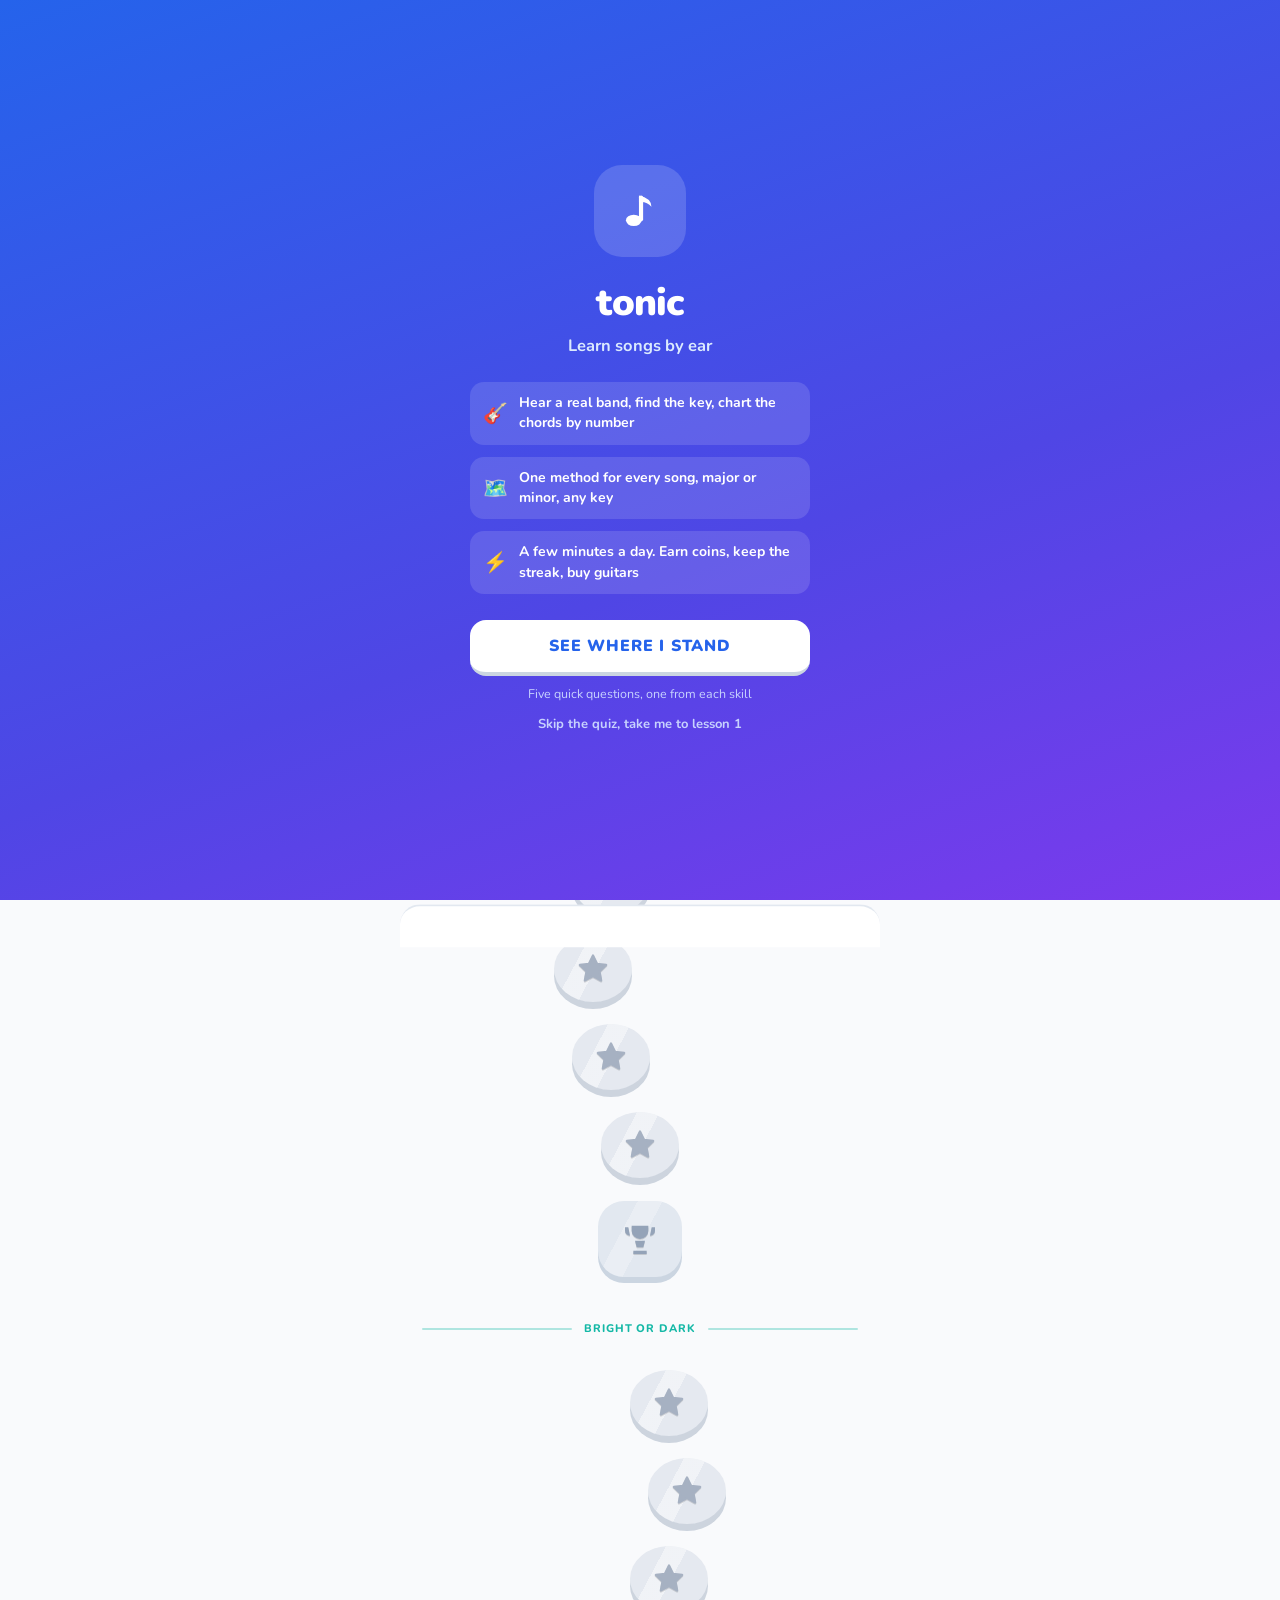
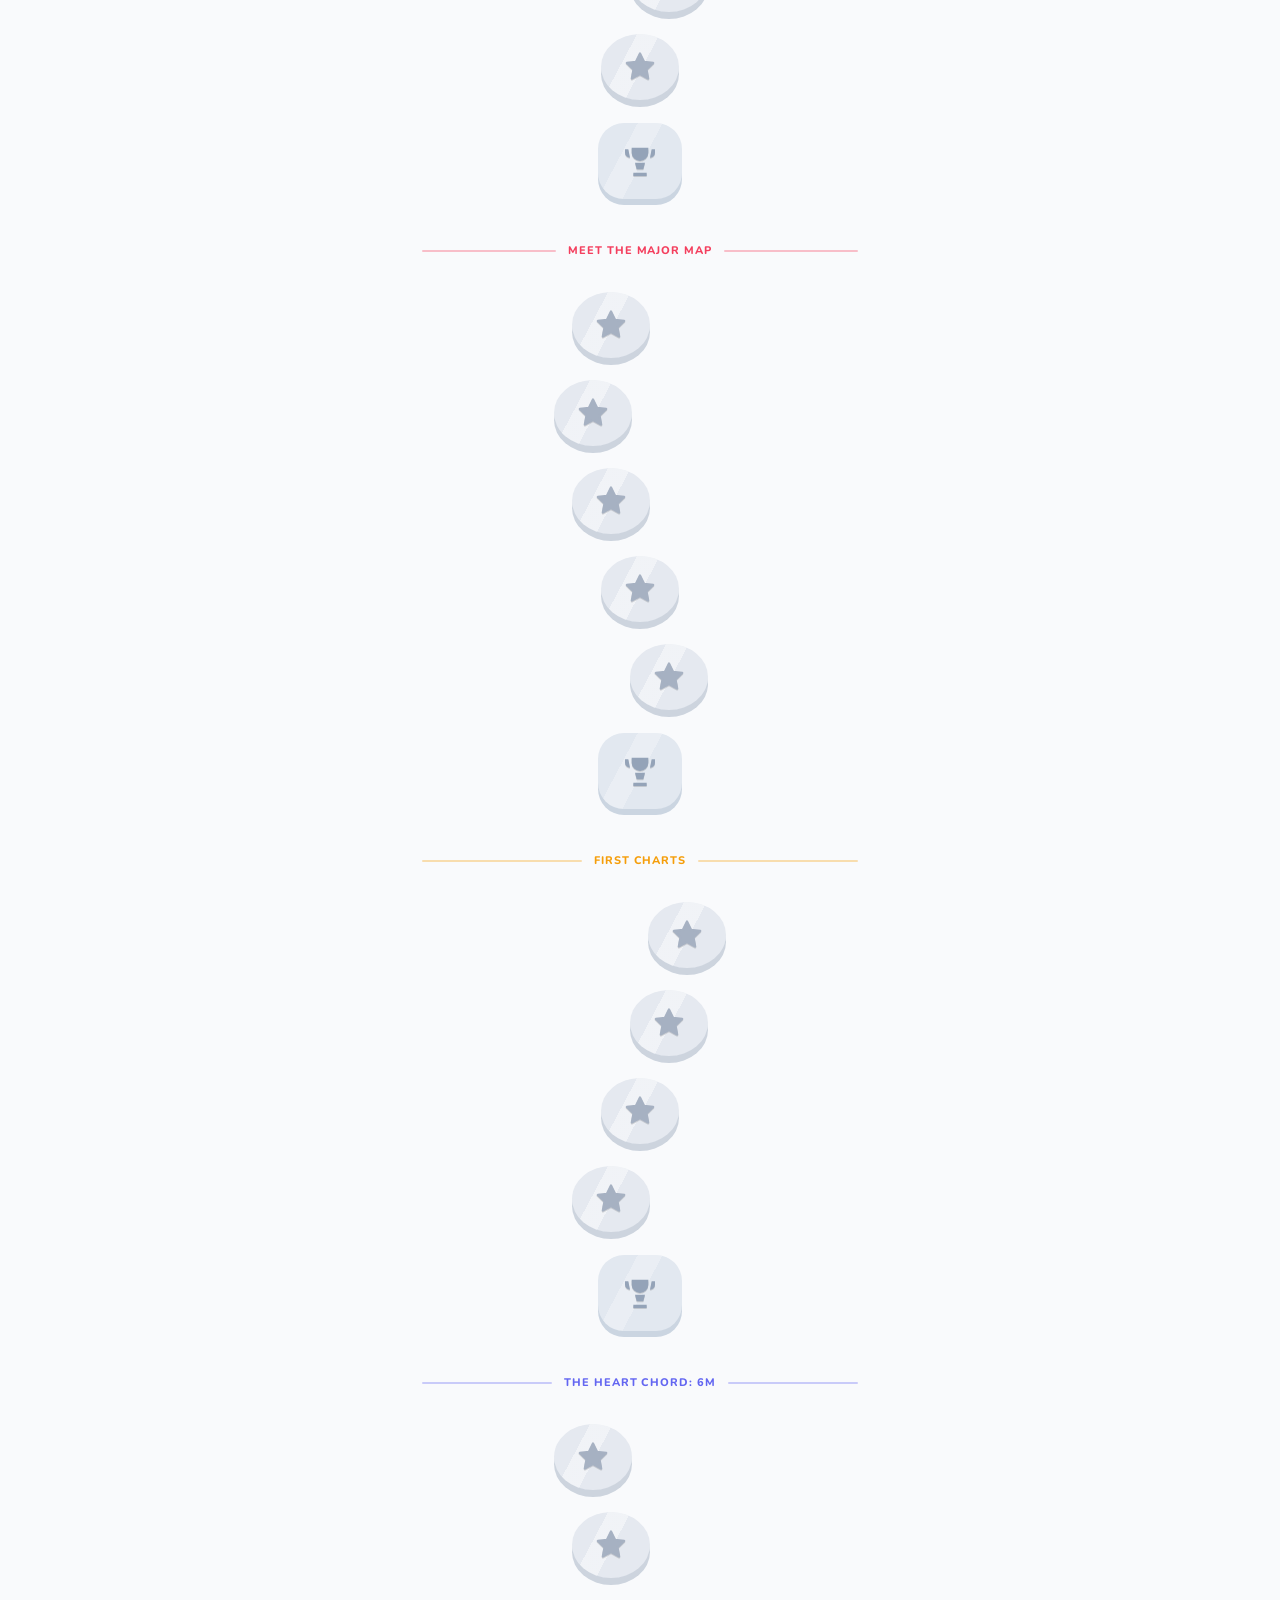
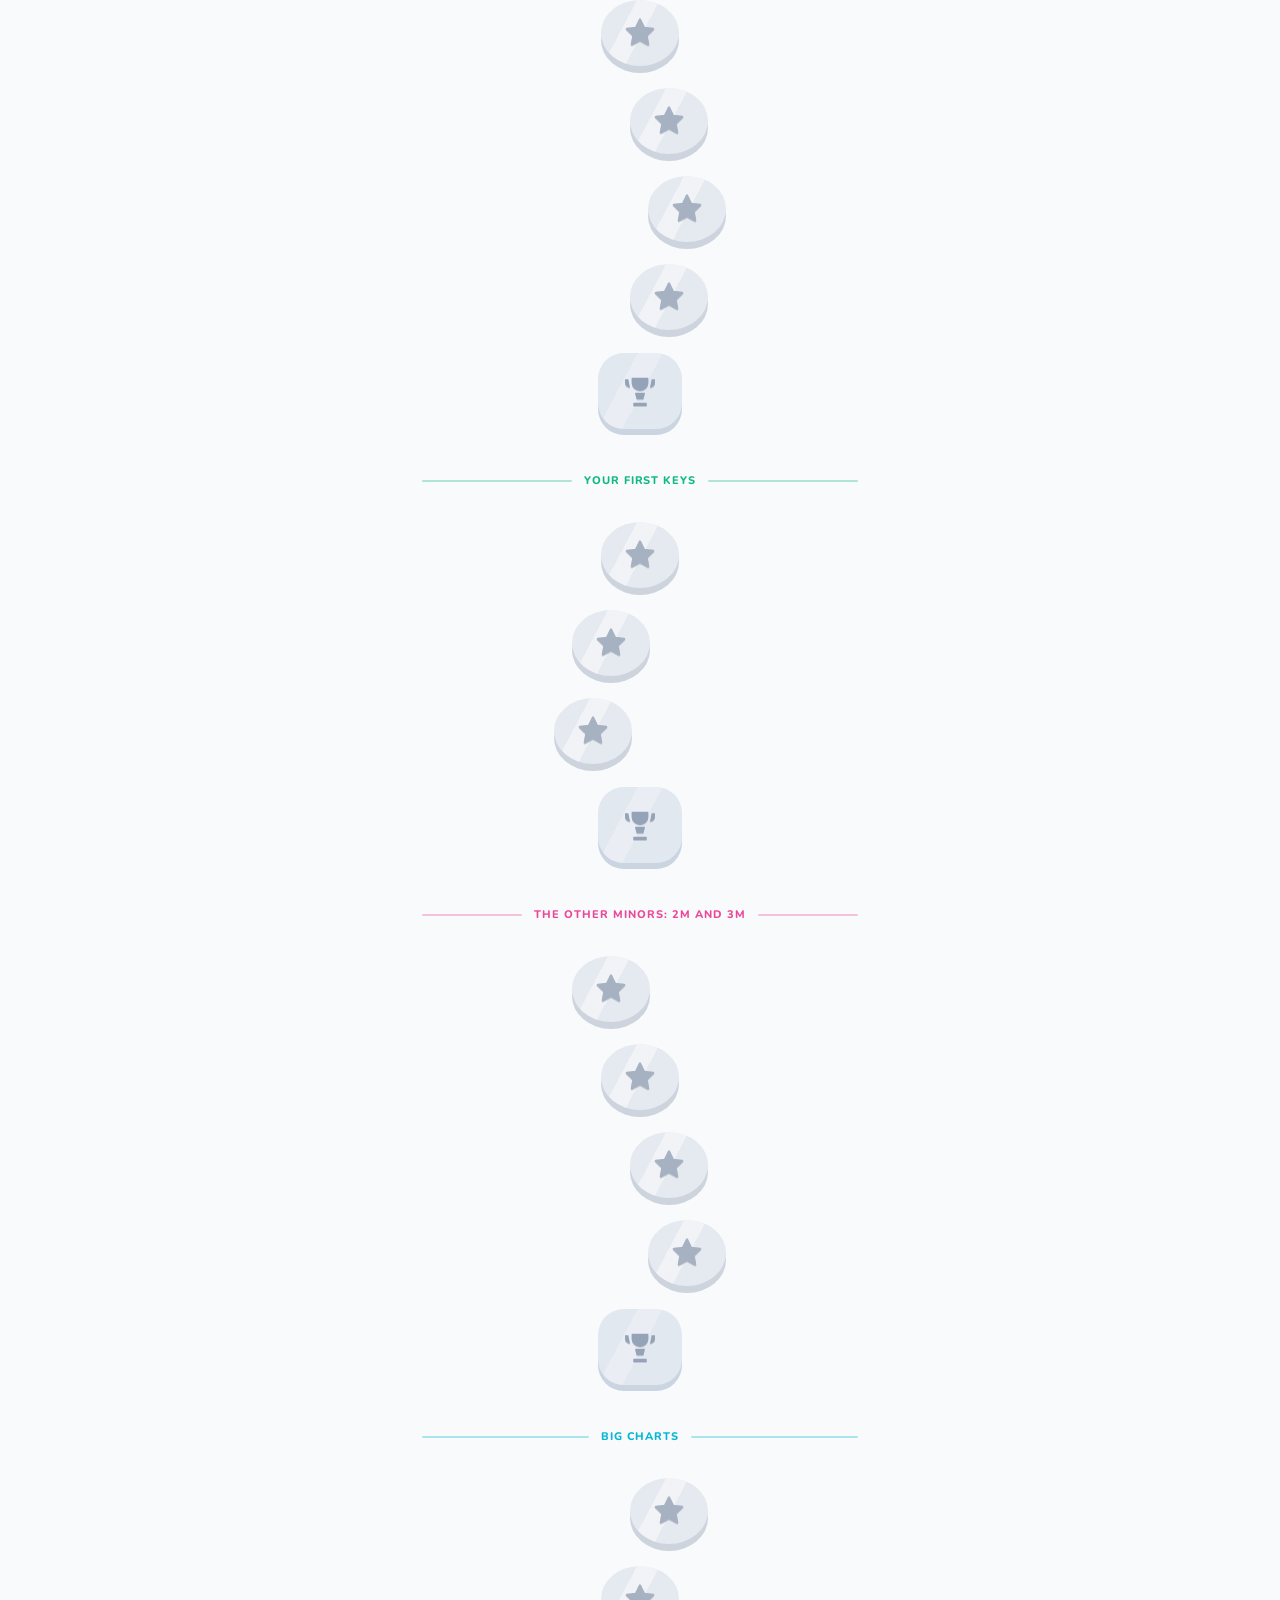
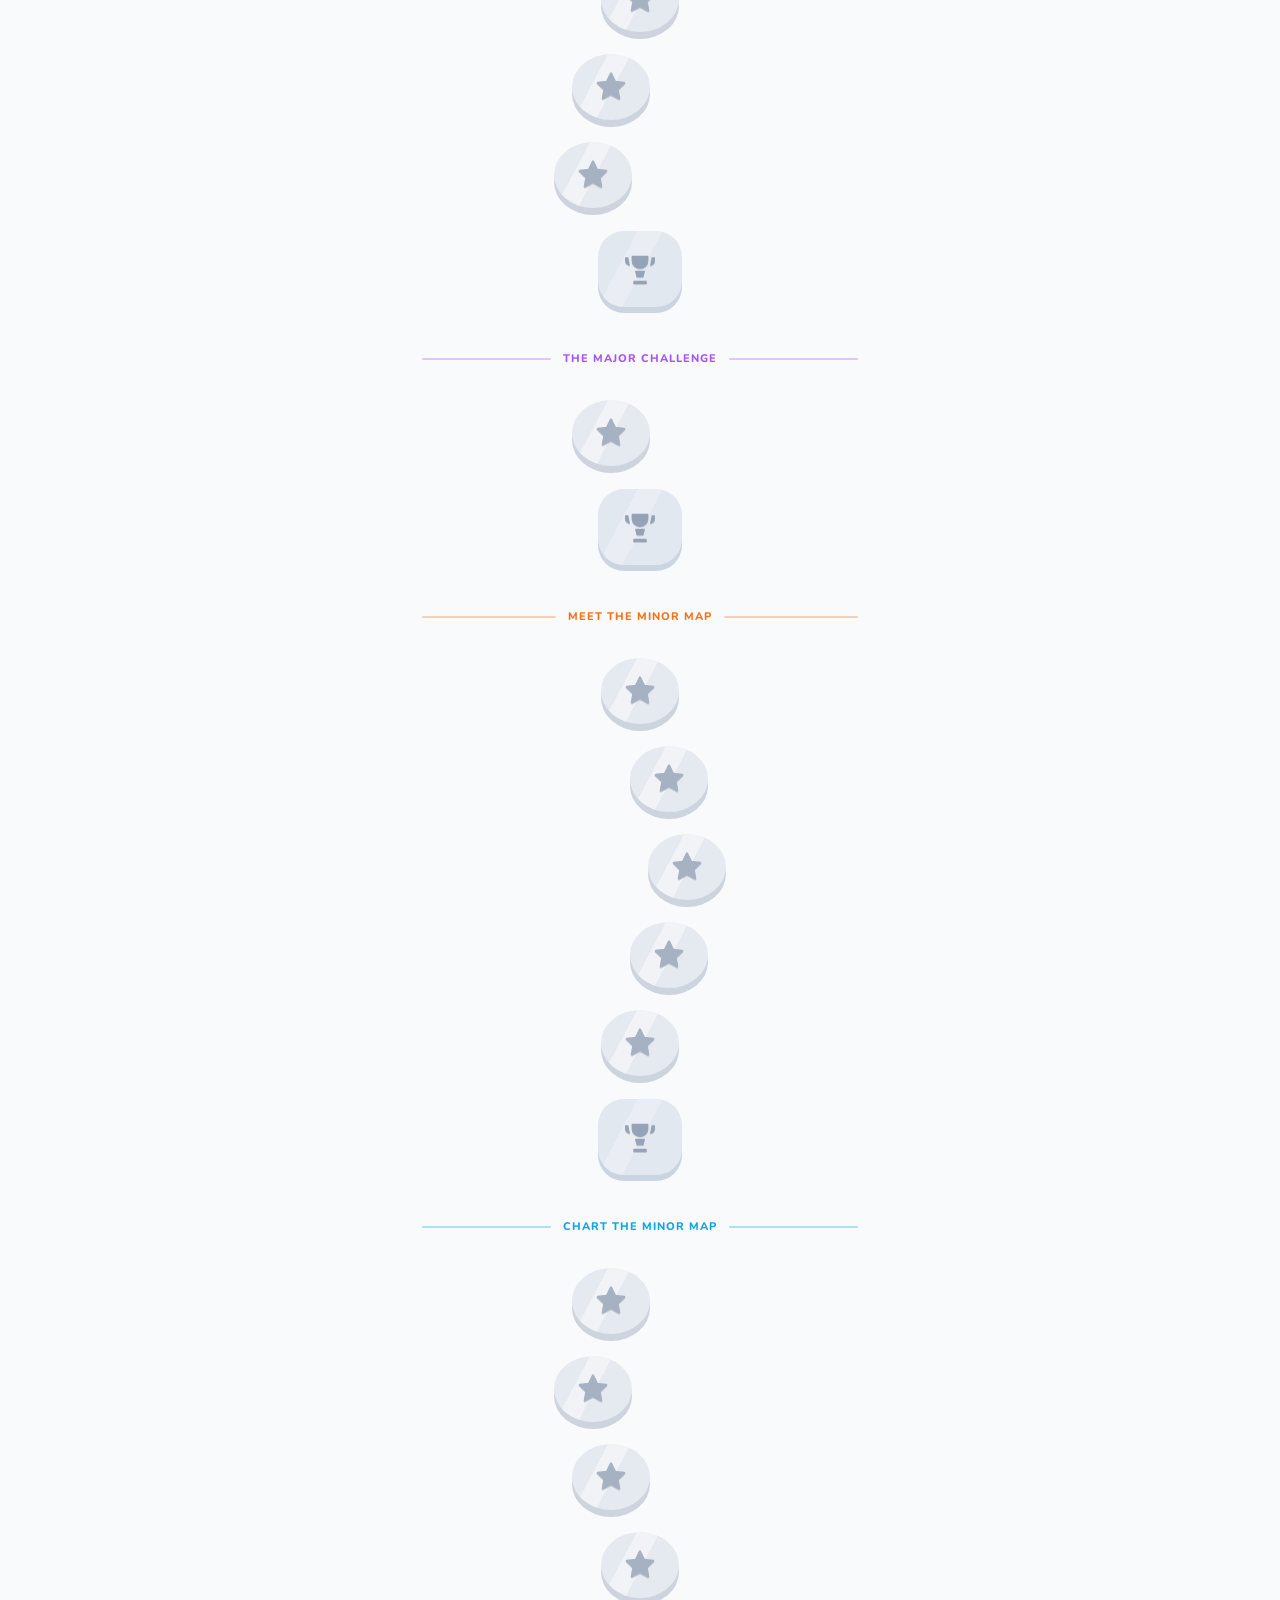
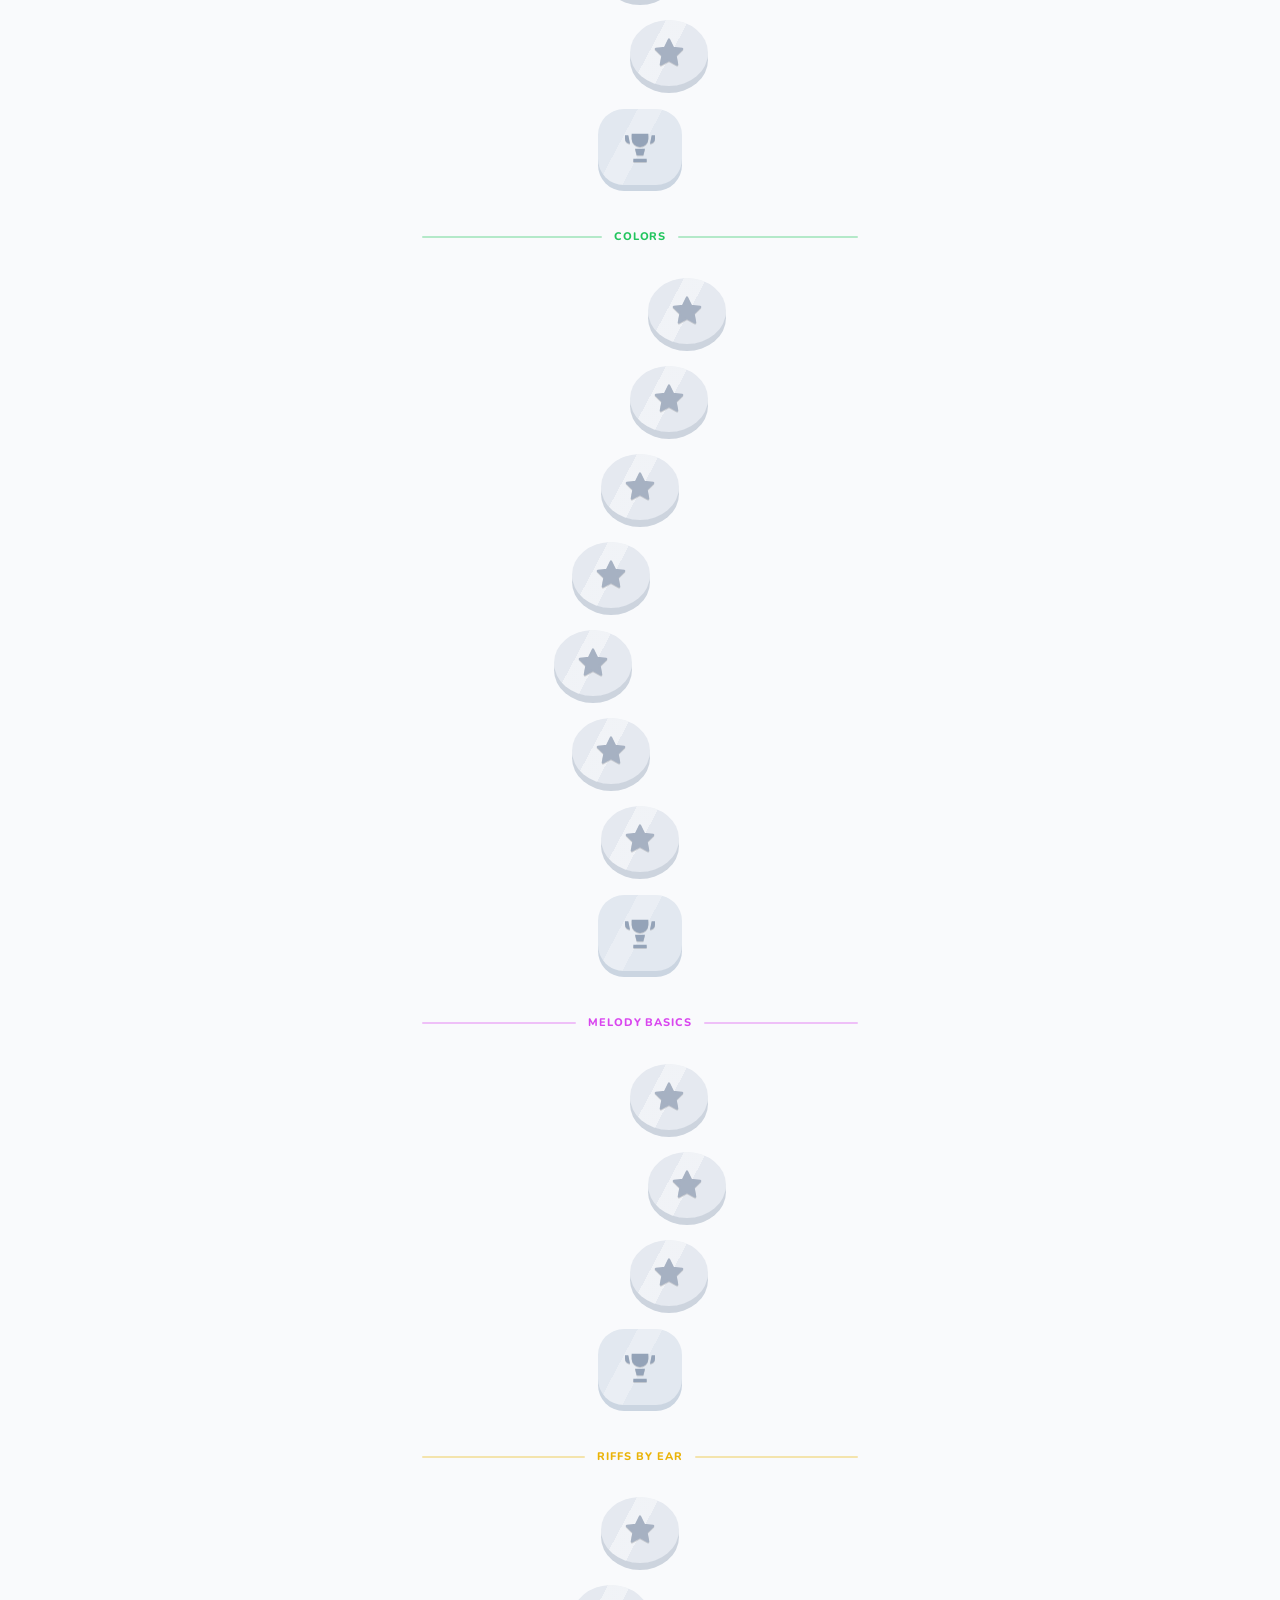
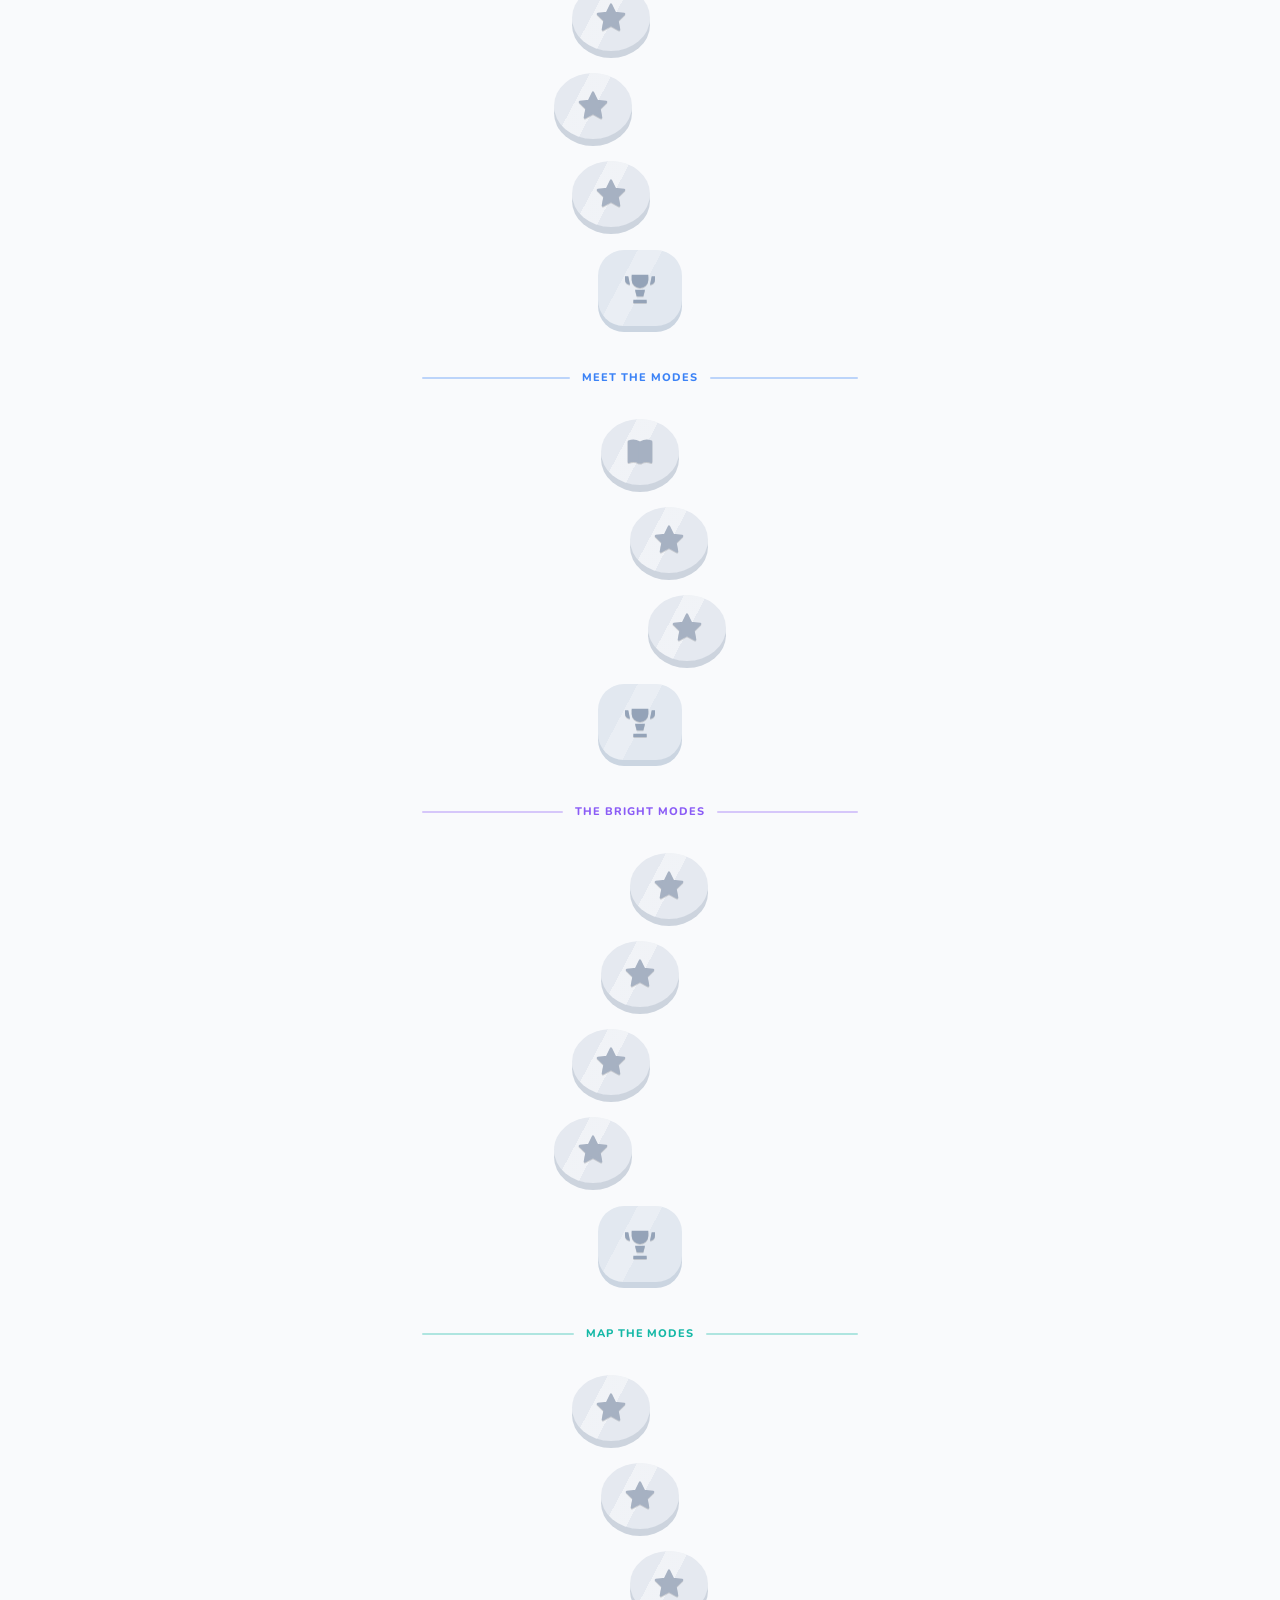
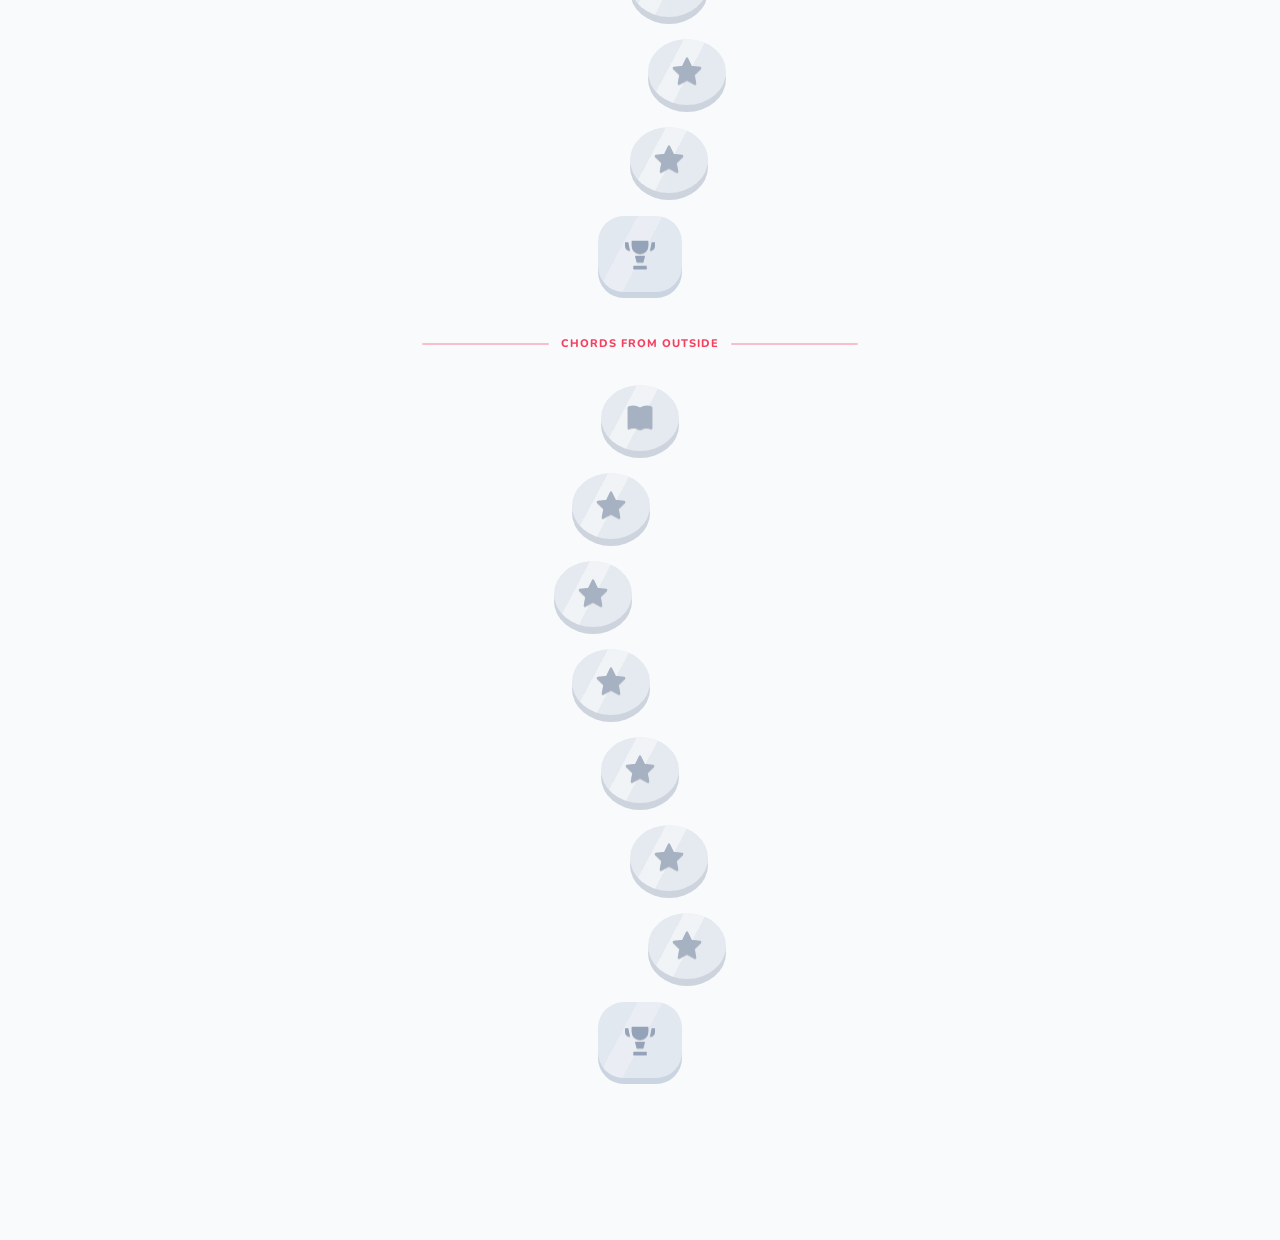
==== commit 9882fb35: "Finish the modes spec: seven modes in Start here, a fuller major/minor map, new modal exercises, saf" ====
--- a/index.html
+++ b/index.html
@@ -111,6 +111,8 @@
 .slot{width:52px;height:52px;border-radius:14px;border:2.5px dashed var(--border);display:flex;align-items:center;
   justify-content:center;font-weight:800;font-size:16px;background:var(--card)}
 .slot.fill{border-style:solid;border-color:var(--blue);background:var(--blue-mist);color:var(--blue)}
+.slots.many{gap:6px}.slots.many .slot{width:40px;height:46px;border-radius:12px;font-size:14px}
+.tilebar.many .tile{min-width:46px;height:46px}
 .slot.s-ok{border-color:var(--ok);background:var(--ok-soft);color:var(--ok)}
 .slot.s-bad{border-color:var(--bad);background:var(--bad-soft);color:var(--bad)}
 .tilebar{display:flex;gap:9px;justify-content:center;flex-wrap:wrap}
@@ -207,11 +209,41 @@
 .iv-cell{border:2px solid var(--border);border-radius:9px;padding:6px 0;text-align:center;font-size:12px;font-weight:800;color:var(--muted);background:var(--bg)}
 .iv-cell.chr{background:var(--warn-soft);border-color:#f59e0b;color:#92400e}
 .iv-cell.root{background:var(--blue-mist);border-color:var(--blue);color:var(--blue)}
+.iv-cell.alt{background:#fffbeb;border-color:#fcd34d;color:#b45309}
 .mh-btns{display:flex;gap:7px}
 .mh-btns button{flex:1;padding:9px 4px;border:2px solid var(--border);border-bottom-width:3px;border-radius:12px;background:var(--bg);
   font-family:inherit;font-weight:800;font-size:12px;color:var(--fg);cursor:pointer;white-space:nowrap}
 .mh-btns button:active{transform:translateY(1px);border-bottom-width:2px}
 .mh-chr{font-size:11.5px;font-weight:800;color:#92400e;background:var(--warn-soft);border-radius:10px;padding:7px 10px}
+.mh-lbl{font-size:10px;font-weight:800;letter-spacing:.06em;text-transform:uppercase;color:var(--muted);margin-bottom:-4px}
+.mh-form{font-size:12.5px;font-weight:800;color:var(--fg)}
+.mh-form b{color:#b45309}
+/* --- all-seven table (Start here) --- */
+.mt-tog{display:flex;gap:6px;margin-bottom:8px}
+.mt-tog button{flex:1;padding:8px 4px;border:2px solid var(--border);border-bottom-width:3px;border-radius:11px;background:var(--card);font-family:inherit;font-weight:800;font-size:12px;color:var(--fg);cursor:pointer}
+.mt-tog button.on{background:var(--blue);border-color:var(--blue-press);color:#fff}
+.mt-row{display:flex;align-items:center;gap:8px;background:var(--card);border:2px solid var(--border);border-bottom-width:3px;border-radius:13px;padding:7px 9px;margin-bottom:6px;cursor:pointer}
+.mt-row:active{transform:translateY(2px);border-bottom-width:1px}
+.mt-row.anchor{border-color:var(--blue);background:var(--blue-mist)}
+.mt-name{width:84px;flex-shrink:0;display:flex;flex-direction:column;line-height:1.15}
+.mt-name b{font-size:13px;font-weight:900}
+.mt-name span{font-size:9px;font-weight:800;letter-spacing:.05em;text-transform:uppercase;color:var(--muted)}
+.mt-row.anchor .mt-name span{color:var(--blue)}
+.mt-cells{flex:1;display:grid;grid-template-columns:repeat(7,1fr);gap:3px;min-width:0}
+.mt-cell{text-align:center;font-size:11px;font-weight:800;border-radius:7px;padding:4px 0;background:var(--bg);color:var(--fg);border:1.5px solid var(--border)}
+.mt-cell.home{background:var(--blue);border-color:var(--blue);color:#fff}
+.mt-cell.alt{background:var(--warn-soft);border-color:#f59e0b;color:#92400e}
+/* --- mode chips on the chord map --- */
+.mode-chip{font-size:9.5px;font-weight:800;letter-spacing:.04em;text-transform:uppercase;border-radius:99px;padding:3px 8px;border:1.5px solid var(--border);color:var(--muted);background:var(--card);cursor:pointer;font-family:inherit;white-space:nowrap}
+.mode-chip.anchor{background:var(--blue);border-color:var(--blue-press);color:#fff}
+.mode-chip:active{transform:translateY(1px)}
+.key-head{background:var(--card);border:2px solid var(--blue);border-bottom-width:4px;border-radius:16px;padding:11px 13px;display:flex;flex-direction:column;gap:8px}
+.kh-top{display:flex;align-items:center;gap:8px;flex-wrap:wrap}
+.kh-name{font-size:18px;font-weight:900}
+.kh-mode{font-size:10.5px;font-weight:800;text-transform:uppercase;letter-spacing:.05em;color:#fff;background:var(--blue);border-radius:99px;padding:3px 9px}
+.kh-btn{margin-left:auto;padding:7px 11px;border:2px solid var(--border);border-bottom-width:3px;border-radius:11px;background:var(--bg);font-family:inherit;font-weight:800;font-size:12px;color:var(--fg);cursor:pointer;white-space:nowrap}
+.kh-btn:active{transform:translateY(1px);border-bottom-width:2px}
+.kh-form{font-size:11.5px;font-weight:700;color:var(--muted)}
 .lp-head{display:flex;align-items:center;gap:9px;padding:2px 0 4px}
 .streak-chip{margin-left:auto}
 .km-card{display:flex;align-items:center;gap:10px;background:var(--card);border:2px solid var(--border);border-bottom-width:4px;border-radius:16px;padding:11px 14px;cursor:pointer;font-weight:800;font-size:14px;width:100%;font-family:inherit;color:var(--fg)}
@@ -765,7 +797,15 @@
 if(!ST.days)ST.days=[];
 if(ST.charted==null)ST.charted=0;
 if(!ST.set)ST.set={vol:80,lefty:false};
-function save(){try{localStorage.setItem('tonic_v3',JSON.stringify(ST));}catch(e){}}
+function save(){syncDoneT();try{localStorage.setItem('tonic_v3',JSON.stringify(ST));}catch(e){}}
+/* Progress is kept by lesson TITLE, not position, so adding or reordering
+   lessons never shifts anyone's saved progress. doneL (by position) is
+   rebuilt from doneT on every load and stays the in-memory working copy. */
+function syncDoneT(){
+  if(typeof LESSONS==='undefined'||!LESSONS||!LESSONS.length)return;
+  ST.doneT={};
+  Object.keys(ST.doneL).forEach(function(i){var L=LESSONS[+i];if(L)ST.doneT[L.t]=1;});
+}
 function todayStr(){var d=new Date();return d.getFullYear()+'-'+(d.getMonth()+1)+'-'+d.getDate();}
 function bumpStreak(){
   var t=todayStr();
@@ -1446,6 +1486,12 @@
   if(g==='mtell')return genMTell(spec);
   if(g==='mspell')return genMSpell(spec);
   if(g==='mpar')return genMParent(spec);
+  if(g==='mmix')return genQ(pick([{g:'mform'},{g:'mtell',k:'mode'},{g:'mchart'},{g:'mnames'},{g:'mchr',k:'bend'}]));
+  if(g==='pmix')return genQ(pick([{g:'mspell'},{g:'mbuild'},{g:'mpar',dir:'mix'}]));
+  if(g==='mform')return genMFormula(spec);
+  if(g==='mbuild')return genMBuild(spec);
+  if(g==='mchart')return genMChart(spec);
+  if(g==='mnames')return genMNames(spec);
   if(g==='borrow')return genBorrow(spec);
   return genNum({g:'num',pool:['4','5']});
 }
@@ -2013,6 +2059,161 @@
   };
 }
 function ord(n){return ['','1st','2nd','3rd','4th','5th','6th','7th'][n]||String(n);}
+/* --- spec step 1, without the training wheels: hear it and name its formula
+   against Ionian. Brightness is NOT given, so the 3rd has to be heard too. --- */
+function formulaLabel(mi){var f=modeFormula(mi);return f.length?f.join(', '):'nothing bent';}
+function genMFormula(spec){
+  var pool=spec.pool||['Ionian','Dorian','Phrygian','Lydian','Mixolydian','Aeolian'];
+  var mn=pick(pool),mi=modeIdx(mn),m=MODES[mi];
+  var mk=randModal(mi);
+  /* distractors are ladder neighbours: each is one bent note away, the real confusion */
+  var others=pool.filter(function(x){return x!==mn;}).sort(function(a,b){
+    return Math.abs(MODES[modeIdx(a)].lad-m.lad)-Math.abs(MODES[modeIdx(b)].lad-m.lad)+(Math.random()-0.5)*0.1;
+  });
+  var opts=shuffle([mn].concat(others.slice(0,(spec.n||3)-1)));
+  var pl=function(){playModeBed(mk.pc,mi);};
+  var plMaj=function(){playModeScale(mk.pc,modeIdx('Ionian'));};
+  return {
+    skill:'modes',spec:spec,model:'choices',mhint:{pc:mk.pc,mi:mi},
+    prompt:'Listen to the vamp and the scale. Against major, which notes are bent?',
+    play:pl,playLabel:'the vamp, then the scale',
+    choices:opts.map(function(o){return {key:o,label:formulaLabel(modeIdx(o))};}),
+    correct:mn,
+    fbOk:{text:'Right: '+formulaLabel(mi)+'. That is '+m.n+(m.alias?', '+m.alias:'')+'.'},
+    fbBad:{text:'It was '+formulaLabel(mi)+', which is '+m.n+'. Start with the 3rd: bright means a natural 3, dark means a flat 3. Then listen for what else moved.',
+      btns:[{label:'This scale',fn:function(){playModeScale(mk.pc,mi);}},{label:'Plain major',fn:plMaj}]},
+    guidedText:'This is '+mk.disp+'. Against major on the same root it is '+formulaLabel(mi)+'.'
+  };
+}
+/* --- spec step 2: map the notes, one at a time, on tiles --- */
+var LETTERS=['C','D','E','F','G','A','B'],LETTER_PC=[0,2,4,5,7,9,11];
+function accName(letter,acc){return letter+(acc===1?'#':acc===-1?'b':acc===2?'##':acc===-2?'bb':'');}
+/* letter-correct spelling: degree i always gets the next letter up */
+function spellModeLetters(rootPc,mi,parent){
+  var rn=pcName(rootPc,parent),ri=LETTERS.indexOf(rn.charAt(0));
+  return MODES[mi].iv.map(function(x,i){
+    var L=LETTERS[(ri+i)%7],t=(rootPc+x)%12;
+    var d=((t-LETTER_PC[(ri+i)%7])%12+12)%12;
+    return accName(L,d===0?0:d===1?1:d===11?-1:d===2?2:-2);
+  });
+}
+function genMBuild(spec){
+  var pool=spec.pool||['Dorian','Phrygian','Lydian','Mixolydian','Aeolian','Ionian'];
+  var mn=pick(pool),mi=modeIdx(mn);
+  var mk=randModal(mi);
+  var notes=spellModeLetters(mk.pc,mi,mk.parent);
+  /* decoys: the same letter bent the other way relative to major. A flattened
+     degree gets its major version (F vs F# for Dorian's 3rd); a major-matching
+     degree gets its flat version, or the sharp 4 on the 4th */
+  var decoyFor=function(n,i){
+    var L=n.charAt(0),acc=n.length>1?(n.charAt(1)==='#'?1:-1):0;
+    var rel=MODES[mi].iv[i]-MAJ_IV[i];
+    var shift=rel<0?1:rel>0?-1:(i===3?1:-1);
+    if(Math.abs(acc+shift)>1)shift=-shift;
+    return accName(L,acc+shift);
+  };
+  /* skip spellings a guitarist never meets elsewhere in the app */
+  var RARE={'E#':1,'B#':1,'Cb':1,'Fb':1};
+  var degs=shuffle([1,2,3,4,5,6].filter(function(i){return !RARE[decoyFor(notes[i],i)];})).slice(0,3);
+  var pal=[];
+  notes.forEach(function(n,i){
+    pal.push(n);
+    if(degs.indexOf(i)>=0)pal.push(decoyFor(n,i));
+  });
+  /* order each letter's pair by pitch (flat, natural, sharp) so position never
+     reveals which one is right */
+  var accV=function(n){return n.length>1?(n.charAt(1)==='#'?1:-1):0;};
+  pal.sort(function(a,b){
+    var ra=LETTERS.indexOf(a.charAt(0)),rb=LETTERS.indexOf(b.charAt(0));
+    var r0=LETTERS.indexOf(notes[0].charAt(0));
+    return ((ra-r0+7)%7)-((rb-r0+7)%7)||accV(a)-accV(b);
+  });
+  var pl=function(){playModeScale(mk.pc,mi);};
+  return {
+    skill:'mpar',spec:spec,model:'tiles',mhint:{pc:mk.pc,mi:mi},
+    prompt:'Build '+mk.disp+' from its home note up, following its formula.',
+    chart:MODE_SEATS[mi].map(function(s){return s.plain;}).join('  '),
+    play:pl,playLabel:'hear the scale',
+    tiles:{palette:pal,n:7},
+    correct:notes,
+    fbOk:{text:mk.disp+' is '+notes.join(' ')+'. Same notes as '+mk.parent+' major, home on '+notes[0]+'.'},
+    fbBad:{text:mk.disp+' is '+notes.join(' ')+'. Each degree uses the next letter up; the formula tells you which ones are flat or sharp.',
+      btns:[{label:'Hear it',fn:pl}]},
+    guidedText:mk.disp+' is '+notes.join(' ')+': the formula 1 '+MODE_SEATS[mi].slice(1).map(function(s){return s.plain;}).join(' ')+' counted up from '+notes[0]+'.'
+  };
+}
+/* --- the advanced section mirrors the core course: chart loops, name chords --- */
+var MODE_LOOPS={
+ Ionian:[['1','4','5','1'],['1','5','6m','4'],['1','6m','4','5']],
+ Dorian:[['1m','4','1m','4'],['1m','b3','4','1m'],['1m','2m','b3','4'],['1m','4','b7','1m']],
+ Phrygian:[['1m','b2','1m','b2'],['1m','b2','b3','b2'],['1m','4m','b2','1m']],
+ Lydian:[['1','2','1','2'],['1','2','3m','2'],['1','2','5','1']],
+ Mixolydian:[['1','b7','4','1'],['1','4','b7','1'],['1','b7','1','4'],['1','5m','4','1']],
+ Aeolian:[['1m','b6','b7','1m'],['1m','b7','b6','b7'],['1m','4m','5m','1m']]
+};
+/* one plausible wrong tile per mode: usually the plain-map version of its tell */
+var MODE_DECOY={Ionian:'b7',Dorian:'4m',Phrygian:'4',Lydian:'2m',Mixolydian:'5',Aeolian:'5'};
+function degOf(num){var m=num.match(/\d/);return m?+m[0]:0;}
+function genMChart(spec){
+  var pool=(spec.pool||['Dorian','Phrygian','Lydian','Mixolydian']).filter(function(x){return MODE_LOOPS[x];});
+  var mn=pick(pool),mi=modeIdx(mn);
+  var mk=randModal(mi);
+  var seq=pick(MODE_LOOPS[mn]).slice();
+  var pal=[];
+  MODE_LOOPS[mn].forEach(function(l){l.forEach(function(n){if(pal.indexOf(n)<0)pal.push(n);});});
+  if(MODE_DECOY[mn]&&pal.indexOf(MODE_DECOY[mn])<0)pal.push(MODE_DECOY[mn]);
+  pal.sort(function(a,b){return degOf(a)-degOf(b)||a.length-b.length;});
+  var pl=function(){playModeLoop(mk.pc,mi,seq,{bpm:84,beats:2});};
+  var byNum={};MODE_SEATS[mi].forEach(function(s){byNum[s.num]=s;});
+  var names=seq.map(function(n){return modalChordName(mk.pc,byNum[n],mk.parent);}).join(' ');
+  return {
+    skill:'modes',spec:spec,model:'tiles',mhint:{pc:mk.pc,mi:mi},
+    prompt:'Key of '+mk.disp+'. Chart the loop, counting from its home.',
+    play:pl,playLabel:'the loop',
+    tiles:{palette:pal,n:seq.length},
+    correct:seq,
+    isChart:true,
+    fbOk:{text:'Charted: '+seq.join(' ')+', which is '+names+' in '+mk.disp+'.'},
+    fbBad:{text:'The chart was '+seq.join(' ')+' ('+names+'). Count every chord from '+pcName(mk.pc,mk.parent)+', the modal home, not from '+mk.parent+'.',
+      btns:[{label:'Hear it again',fn:pl}]},
+    guidedText:'In '+mk.disp+' this loop is '+seq.join(' ')+': '+names+'.'
+  };
+}
+function genMNames(spec){
+  var pool=(spec.pool||['Dorian','Phrygian','Lydian','Mixolydian','Aeolian']).filter(function(x){return MODE_LOOPS[x]&&x!=='Ionian';});
+  var mn=pick(pool),mi=modeIdx(mn);
+  var mk=randModal(mi);
+  var seq=pick(MODE_LOOPS[mn]).slice();
+  var seats=MODE_SEATS[mi],byNum={};seats.forEach(function(s,i){byNum[s.num]={s:s,i:i};});
+  var nm=function(s){return modalChordName(mk.pc,s,mk.parent);};
+  var correct=seq.map(function(n){return nm(byNum[n].s);}).join(' ');
+  /* wrong 1: the classic mistake, counting from the parent key's root instead of the modal home */
+  var ion=MODE_SEATS[modeIdx('Ionian')],parPc=keyPc('maj',mk.parent);
+  var wrong1=seq.map(function(n){return modalChordName(parPc,ion[byNum[n].i],mk.parent);}).join(' ');
+  /* wrong 2: the giveaway chord played with the plain-map quality */
+  var flip=function(s){return {off:s.off,q:s.q==='maj'?'min':'maj'};};
+  var ti=-1;seq.forEach(function(n,i){if(ti<0&&i>0&&n!==seq[0])ti=i;});
+  var wrong2=seq.map(function(n,i){return i===ti?nm(flip(byNum[n].s)):nm(byNum[n].s);}).join(' ');
+  var cands=[wrong1,wrong2].filter(function(x,i,a){return x!==correct&&a.indexOf(x)===i;});
+  while(cands.length<2){
+    var k=1+Math.floor(Math.random()*(seq.length-1));
+    var w=seq.map(function(n,i){return i===k?nm(flip(byNum[n].s)):nm(byNum[n].s);}).join(' ');
+    if(w!==correct&&cands.indexOf(w)<0)cands.push(w);
+  }
+  var pl=function(){playModeLoop(mk.pc,mi,seq,{bpm:84,beats:2});};
+  return {
+    skill:'modes',spec:spec,model:'choices',mhint:{pc:mk.pc,mi:mi},
+    prompt:'Key of '+mk.disp+'. The chart is '+seq.join(' ')+'. Which chords do you play?',
+    play:pl,playLabel:'hear the loop',
+    choices:shuffle([correct].concat(cands.slice(0,2))).map(function(o){return {key:o,label:o};}),
+    correct:correct,
+    fbOk:{text:'Right. In '+mk.disp+', '+seq.join(' ')+' is '+correct+'.'},
+    fbBad:{text:'It is '+correct+'. The 1 is '+pcName(mk.pc,mk.parent)+', the modal home. Counting from '+mk.parent+' instead gives '+wrong1+', the most common mistake with modes.',
+      btns:[{label:'Hear it',fn:pl}]},
+    guidedText:'In '+mk.disp+', the chart '+seq.join(' ')+' is played '+correct+'.'
+  };
+}
+
 
 /* ================= BORROWED COLOUR =================
    The answer to "I charted a song and one chord is not in the seven seats."
@@ -2426,14 +2627,19 @@
     {h:'Two flavors of home',b:'Home can be <b>bright</b> or <b>dark</b>. A bright home means the song is in a <b>major</b> key. A dark home means a <b>minor</b> key. Same idea, two moods.',demo:'majmin'},
     {h:'Why they sound different',b:'The difference is one note inside the home chord. A <b>major</b> chord has a bright middle note; a <b>minor</b> chord drops that note by one fret and the mood darkens. One fret, the whole feeling of a song.'},
     {h:'This is the first fork',b:'Almost every song is one or the other. Your very first listening question is always the same: is home bright or dark? That answer tells you which map of numbers to use.'},
-    {h:'Home is always 1',b:'Whether a song is major or minor, home is still called 1. You never have to rename it. You just count from home, in whichever family you are in.'},
-    {h:'Seven ways to hear one family',b:'Here is the bigger picture, so the words never surprise you later. A key is <b>seven chords</b>, and <b>any one of them can be home</b>. Seven choices means seven different sounds, and each one has a name, called a <b>mode</b>. You are going to learn two of them cold, because together they cover about four songs in five: home on the <b>1</b>, which is bright, properly called <b>Ionian</b> and known to everyone as major. And home on the <b>6</b>, which is dark, properly called <b>Aeolian</b> and known to everyone as minor. Listen: the same seven chords, resolving first to the bright home, then to the dark one.',demo:'modes'},
-    {h:'Two now, five later',b:'So when this app says <b>major</b>, it means Ionian, and when it says <b>minor</b>, it means Aeolian. Those are the two you will build everything on. The other five homes are real and you will meet famous songs living in them, but they wait until the end of the course, once your ear already knows these two cold.'}
+    {h:'Home is always 1',b:'Whether a song is major or minor, home is still called 1. You never have to rename it. You just count from home, in whichever family you are in.'}
   ]},
   {intro:true,t:'The number system',o:'Why numbers beat letters',skill:'intro',pages:[
     {h:'Chords as numbers',b:'Instead of letters, we name chords by their <b>number</b> counted from home. In a major key the common chords are <b>1, 4, 5</b> and the minor <b>6m</b>. This is the <b>Nashville number system</b>.'},
     {h:'The same numbers fit every key',b:'The magic: the numbers never change. <b>1 5 6m 4</b> is the same shape in every key. In G it is G D Em C. In C it is C G Am F. Learn the numbers once and you can play a song in any key.',demo:'nashville'},
-    {h:'The whole map, right here',b:'Here is every chord in a key, laid out as numbers. Switch between <b>major</b> and <b>minor</b>, change the key, and tap any seat to hear it after home. The number map button up top opens this any time. Now, let us open your ear.',map:true}
+    {h:'The whole map, right here',b:'Here is every chord in a key, laid out as numbers. Switch between <b>major</b> and <b>minor</b>, change the key, and tap any seat to hear it after home. The number map button up top opens this any time.',map:true}
+  ]},
+  {intro:true,t:'The seven modes',o:'One scale, seven homes',skill:'intro',pages:[
+    {h:'Everything is measured against major',b:'The major scale is seven notes. In C it is C D E F G A B, the white keys of a piano. Its proper name is <b>Ionian</b>, and it is the ruler every other scale is measured against. When musicians say <b>flat 3</b> or <b>flat 7</b>, they mean one fret lower than the major scale\'s 3rd or 7th.',demo:'ionian'},
+    {h:'Start on a different note',b:'Now play those same seven white keys, but start and finish on <b>D</b> instead of C. Nothing is added and nothing is taken away, yet it sounds completely different, because home has moved. That new sound is a <b>mode</b>, and this one is called <b>Dorian</b>. Start on each of the seven notes in turn and you get seven modes. Listen: C to C, then D to D, on the same white keys.',demo:'rotate'},
+    {h:'All seven, side by side',b:'Here they are in order. Tap any row to hear it. <b>Same seven notes</b> shows each mode as C major started from a different note. <b>Same home note</b> starts every mode on C, so you can see each one as a formula against major: the orange notes are the ones flattened or sharpened.',map:'table'},
+    {h:'Two of them run the world',b:'Two of these seven carry the large majority of pop, rock and classical music. <b>Ionian</b> is major: bright and settled. <b>Aeolian</b>, the one starting on the 6th note, is natural minor: a flat 3, flat 6 and flat 7, and dark. This whole course is built on those two, and it calls them major and minor, the way every musician does. Listen: the same chords, resolving first to the major home, then to the minor one.',demo:'modes'},
+    {h:'The other five, for later',b:'<b>Dorian</b> is minor with a brighter 6th. <b>Phrygian</b> is minor with a flat 2nd. <b>Lydian</b> is major with a sharp 4th. <b>Mixolydian</b> is major with a flat 7th. <b>Locrian</b> is so unstable it almost never feels like home. You do not need them yet. Once your ear knows major and minor cold, the last section of the course teaches you to hear all five. Now, let us open your ear.'}
   ]}
  ]},
  /* ---------- PART 1: OPEN THE EAR ---------- */
@@ -2595,7 +2801,7 @@
    skill:'minor',
    drill:[{g:'home',k:'which',mode:'min',skill:'minor'},{g:'chart',mode:'min',n:4},{g:'names',mode:'min',dir:'fwd',useLast:true}]},
   {t:'The relative-major shortcut',o:'Optional: how some pros spell minor songs',
-   e:'Every minor key shares its chords with one major key. Some Nashville charts use that shortcut and write a minor song inside its relative major, with home spelled 6m. You never need this, but now you can read it.',
+   e:'Every minor key shares its chords with one major key. Some Nashville charts use that shortcut and write a minor song inside its relative major, with home spelled 6m. This is also your first real look at modes: A minor, Aeolian, is just C major, Ionian, started from its 6th note. Same seven chords, different home.',
    skill:'minor',guided:{g:'rel'},drill:[{g:'rel'},{g:'rel'}],apply:{g:'rel'}}
  ]},
  /* ---------- PART 4: CHORD COLORS ---------- */
@@ -2648,62 +2854,72 @@
    e:'Every melody you chart lives on the fretboard. Rebuild a line, then study where it sits.',
    skill:'mel',guided:{g:'mel',k:'build',n:3},drill:[{g:'mel',k:'build',n:4,pool:[1,2,3,4,5]},{g:'mel',k:'build',n:5}],apply:{g:'mel',k:'build',n:5}}
  ]},
- /* ---------- PART 6: THE MODES (advanced) ---------- */
- {part:'The modes',name:'Meet the modes',goal:'One family, seven homes',lessons:[
-  {intro:true,t:'Seven homes, one family',o:'What a mode actually is',skill:'intro',modeUnit:true,pages:[
-    {h:'You already know two of them',b:'Remember the relative-major shortcut: a minor key and its relative major share the same seven chords. Same family, different <b>home</b>. That is the whole secret. When a family changes which seat is home, the sound changes, and the new sound gets a name. Listen: one set of chords, resolving first to a bright home, then to a dark one.',demo:'modes'},
-    {h:'Seven seats, seven names',b:'Any seat can take the turn as home, so there are seven sounds. In scale order they are <b>Ionian</b> (home on the 1, plain major), <b>Dorian</b> (on the 2), <b>Phrygian</b> (on the 3), <b>Lydian</b> (on the 4), <b>Mixolydian</b> (on the 5), <b>Aeolian</b> (on the 6, natural minor) and <b>Locrian</b> (on the 7). You know the 1st and the 6th cold. This unit is the other five, in that order.'},
-    {h:'Hear one, not seven',b:'Here is the trick that makes this easy. You never learn a mode from scratch. <b>Every mode is one note away from major or minor.</b> Dorian is minor with a raised 6th. Mixolydian is major with a flat 7th. That is all. Listen to the brightest, the plain one, and the darkest from the same root: the only thing changing is how many notes are flattened.',demo:'ladder'},
+ /* ---------- PART 6: THE MODES (advanced) ----------
+    Lesson titles are progress keys: keep existing ones stable. */
+ {part:'The modes',name:'Meet the modes',goal:'Back to the seven, now by ear',lessons:[
+  {intro:true,t:'Seven homes, one family',o:'Back to where the course began',skill:'intro',modeUnit:true,pages:[
+    {h:'Back to the seven modes',b:'At the very start you met all seven: the same seven notes, started from a different note each time. You have spent the whole course on two of them, <b>Ionian</b> and <b>Aeolian</b>, major and minor. Now the other five, in scale order: <b>Dorian</b>, <b>Phrygian</b>, <b>Lydian</b>, <b>Mixolydian</b>, and <b>Locrian</b>. Tap any row to hear it again.',map:'table'},
+    {h:'Hear one, not seven',b:'Here is what makes this easy. You never learn a mode from scratch. Measured against major, every mode is a short <b>formula</b>: Dorian is major with a flat 3 and flat 7. But you already know minor, and minor is major with a flat 3, flat 6 and flat 7. So Dorian is just <b>minor with the 6th put back</b>. <b>Every mode is one note away from major or minor.</b> Listen to the brightest mode, plain major, and the darkest, all from C: count how many notes drop each time.',demo:'ladder'},
     {h:'And one chord gives it away',b:'Better still, each mode has a <b>giveaway chord</b>: a seat that a plain major or minor map does not have. Dorian has a <b>major 4</b> under a dark home. Mixolydian has a major chord on the <b>flat 7</b>. Hear that one chord and you have named the mode without spelling a thing. Tap through the map: pick a home and watch the same seven chords renumber around it.',map:'lens'}
   ]},
   {t:'Dorian, the 2nd mode',o:'Minor with a raised 6th',modeUnit:true,
-   e:'Home on the 2nd seat. Dorian is <b>minor with a raised 6th</b>, and that one note lifts the gloom: darkness without despair. The giveaway is a <b>major 4</b> sitting under a minor home, where plain minor would give you a 4m. It is the sound of funk, soul, and a great deal of minor-key rock.',
+   e:'Home on the 2nd note of the parent scale. Against major, Dorian is <b>flat 3, flat 7</b>. Against minor, it is <b>minor with a raised 6th</b>, and that one note lifts the gloom: darkness without despair. The giveaway is a <b>major 4</b> sitting under a minor home, where plain minor would give you a 4m. It is the sound of funk, soul, and a great deal of minor-key rock.',
    skill:'modes',guided:{g:'mchr',k:'bend',pool:['Dorian']},
-   drill:[{g:'mchr',k:'bend',pool:['Dorian','Aeolian']},{g:'mtell',k:'quality',qpool:[{a:'Dorian',b:'Aeolian',seat:'4',q:'the 4 chord'}]},{g:'mtell',k:'mode',pool:['Dorian','Aeolian']}],
+   drill:[{g:'mchr',k:'bend',pool:['Dorian','Aeolian']},{g:'mtell',k:'quality',qpool:[{a:'Dorian',b:'Aeolian',seat:'4',q:'the 4 chord'}]},{g:'mchart',pool:['Dorian']},{g:'mtell',k:'mode',pool:['Dorian','Aeolian']}],
    apply:{g:'mtell',k:'mode',pool:['Dorian','Aeolian']}},
   {t:'Phrygian, the 3rd mode',o:'Minor with a flat 2nd',modeUnit:true,
-   e:'Home on the 3rd seat. Phrygian is <b>minor with a flattened 2nd</b>, a note sitting a single half step above home, and that squeeze is unmistakable. The giveaway is a <b>major chord on the flat 2</b>, leaning down onto home. Flamenco lives here, and so does a lot of metal. Rare in charts, but you will never mistake it once you know it.',
+   e:'Home on the 3rd note of the parent scale. Against major, Phrygian is <b>flat 2, flat 3, flat 6, flat 7</b>. Against minor, it is <b>minor with a flattened 2nd</b>, a note a single half step above home, and that squeeze is unmistakable. The giveaway is a <b>major chord on the flat 2</b>, leaning down onto home. Flamenco lives here, and so does a lot of metal.',
    skill:'modes',guided:{g:'mchr',k:'bend',pool:['Phrygian']},
-   drill:[{g:'mchr',k:'bend',pool:['Phrygian','Aeolian']},{g:'mtell',k:'mode',pool:['Phrygian','Dorian']},{g:'mtell',k:'num',pool:['Phrygian','Dorian']}],
+   drill:[{g:'mchr',k:'bend',pool:['Phrygian','Aeolian']},{g:'mtell',k:'mode',pool:['Phrygian','Dorian']},{g:'mchart',pool:['Phrygian']},{g:'mtell',k:'num',pool:['Phrygian','Dorian']}],
    apply:{g:'mtell',k:'mode',pool:['Dorian','Phrygian','Aeolian']}}
  ]},
  {part:'The modes',name:'The bright modes',goal:'Lydian, Mixolydian, and the one that cannot rest',lessons:[
   {t:'Lydian, the 4th mode',o:'Major with a sharp 4th',modeUnit:true,
-   e:'Home on the 4th seat. Lydian is <b>major with a raised 4th</b>, which makes it the only mode brighter than major itself. It floats instead of settling, which is why film music reaches for it. The giveaway is a <b>major 2</b>, where a plain major key would give you a 2m.',
+   e:'Home on the 4th note of the parent scale. Against major, Lydian changes just one note: a <b>sharp 4</b>. That makes it the only mode brighter than major itself. It floats instead of settling, which is why film music reaches for it. The giveaway is a <b>major 2</b>, where a plain major key would give you a 2m.',
    skill:'modes',guided:{g:'mchr',k:'bend',pool:['Lydian']},
-   drill:[{g:'mchr',k:'bend',pool:['Lydian','Ionian']},{g:'mtell',k:'mode',pool:['Lydian','Ionian']},{g:'mtell',k:'num',pool:['Lydian','Mixolydian']}],
+   drill:[{g:'mchr',k:'bend',pool:['Lydian','Ionian']},{g:'mtell',k:'mode',pool:['Lydian','Ionian']},{g:'mchart',pool:['Lydian']},{g:'mtell',k:'num',pool:['Lydian','Mixolydian']}],
    apply:{g:'mtell',k:'mode',pool:['Lydian','Ionian']}},
   {t:'Mixolydian, the 5th mode',o:'Major with a flat 7th',modeUnit:true,
-   e:'Home on the 5th seat, and the most useful mode in this unit. Mixolydian is <b>major with a flattened 7th</b>, so it stops straining upward and just leans back. The giveaway is a <b>major chord on the flat 7</b>, one whole step below home — that chord is the sound of an enormous amount of rock, blues and folk. Its 5 chord also turns minor, which is the other tell.',
+   e:'Home on the 5th note of the parent scale, and the most useful mode in this unit. Against major, Mixolydian changes one note: a <b>flat 7</b>, so it stops straining upward and just leans back. The giveaway is a <b>major chord on the flat 7</b>, one whole step below home, the sound of an enormous amount of rock, blues and folk. Its 5 chord also turns minor, which is the other tell.',
    skill:'modes',guided:{g:'mchr',k:'bend',pool:['Mixolydian']},
-   drill:[{g:'mchr',k:'bend',pool:['Mixolydian','Ionian']},{g:'mtell',k:'quality',qpool:[{a:'Mixolydian',b:'Ionian',seat:'5',q:'the 5 chord'}]},{g:'mtell',k:'mode',pool:['Mixolydian','Lydian','Ionian']}],
+   drill:[{g:'mchr',k:'bend',pool:['Mixolydian','Ionian']},{g:'mtell',k:'quality',qpool:[{a:'Mixolydian',b:'Ionian',seat:'5',q:'the 5 chord'}]},{g:'mchart',pool:['Mixolydian']},{g:'mtell',k:'mode',pool:['Mixolydian','Lydian','Ionian']}],
    apply:{g:'mtell',k:'mode',pool:['Mixolydian','Lydian','Ionian']}},
   {t:'Locrian, the 7th mode',o:'The seat that cannot be home',modeUnit:true,
-   e:'Home on the 7th seat — except it cannot really be home at all. Locrian\'s own chord is <b>diminished</b>, so nothing ever settles, and almost no song lives here. Know its face, know why it is empty, and move on. That is the honest lesson: six usable homes, and one that refuses.',
+   e:'Home on the 7th note of the parent scale, except it cannot really be home at all. Against major it is <b>flat 2, 3, 5, 6 and 7</b>, and that flat 5 makes its own chord <b>diminished</b>, so nothing ever settles and almost no song lives here. Know its face, know why it is empty, and move on: six usable homes, and one that refuses.',
    skill:'modes',guided:{g:'mchr',k:'bend',pool:['Locrian']},
    drill:[{g:'mchr',k:'bend',pool:['Locrian','Phrygian','Aeolian']},{g:'mchr',k:'name',pool:['Locrian','Phrygian','Aeolian']}],
    apply:{g:'mchr',k:'name',pool:['Locrian','Phrygian','Dorian','Aeolian']}},
   {t:'The brightness ladder',o:'All seven in one line',modeUnit:true,
-   e:'Now the whole set clicks together. Line the modes up by brightness and <b>each step flattens exactly one note</b>: Lydian, Ionian, Mixolydian, Dorian, Aeolian, Phrygian, Locrian. Six steps, seven modes. Your two anchors sit at positions two and five, each with one brighter neighbour and one darker one — Mixolydian is major gone one step dark, Dorian is minor gone one step bright. Three bright homes, three dark, and Locrian.',
+   e:'Now the whole set clicks together. Line the modes up by brightness and <b>each step flattens exactly one note</b>: Lydian, Ionian, Mixolydian, Dorian, Aeolian, Phrygian, Locrian. Six steps, seven modes. Major and minor sit at positions two and five, each with one brighter neighbour and one darker one. This lesson drops the training wheels: you will not be told whether home is bright or dark. Hear the 3rd first, then listen for what else moved.',
    skill:'modes',guided:{g:'mchr',k:'name',pool:['Lydian','Ionian','Mixolydian']},
-   drill:[{g:'mchr',k:'name',pool:['Dorian','Aeolian','Phrygian']},{g:'mchr',k:'bend',pool:['Dorian','Phrygian','Lydian','Mixolydian']},{g:'mtell',k:'mode',pool:['Dorian','Phrygian','Lydian','Mixolydian']},{g:'mchr',k:'name',pool:['Lydian','Ionian','Mixolydian','Dorian','Aeolian','Phrygian'],n:4}],
-   apply:{g:'mchr',k:'mix',pool:['Dorian','Phrygian','Lydian','Mixolydian']}}
+   drill:[{g:'mchr',k:'name',pool:['Dorian','Aeolian','Phrygian']},{g:'mform',pool:['Ionian','Mixolydian','Dorian','Aeolian']},{g:'mform',pool:['Lydian','Ionian','Mixolydian']},{g:'mform',pool:['Dorian','Aeolian','Phrygian']},{g:'mform'}],
+   apply:{g:'mform'}}
  ]},
- {part:'The modes',name:'Modes by name',goal:'Spell them, and find the parent',lessons:[
+ {part:'The modes',name:'Map the modes',goal:'Spell them, chart them, find the parent',lessons:[
   {t:'Spell any mode',o:'Build it from the root',modeUnit:true,
-   e:'Recognizing a mode is the ear skill. Spelling one is the building skill. Take the root, then walk the mode\'s own pattern of steps up from it. D Dorian is D E F G A B C: the pattern 1 2 b3 4 5 6 b7 counted from D.',
+   e:'Recognizing a mode is the ear skill. Spelling one is the building skill. Take the home note, then walk the formula up from it, one letter at a time. D Dorian is D E F G A B C: the formula 1 2 b3 4 5 6 b7 counted from D. Every degree gets the next letter, so the only question is whether each one is flat, natural or sharp.',
    skill:'mpar',guided:{g:'mspell',pool:['Dorian']},
-   drill:[{g:'mspell',pool:['Dorian','Mixolydian']},{g:'mspell',pool:['Phrygian','Lydian']},{g:'mspell'}],
-   apply:{g:'mspell'}},
-  {t:'Find the parent Ionian',o:'The bookkeeping that saves you work',modeUnit:true,
-   e:'Every mode is some major scale seen from a different seat, and that major scale is its <b>parent Ionian</b>. D Dorian is C major counted from D. This is pure bookkeeping — it is not how you hear a mode — but it is how you reuse every shape and scale you already own. Dorian is the 2nd mode, so its parent starts a whole step below. Mixolydian is the 5th, so its parent starts a whole step above.',
+   drill:[{g:'mspell',pool:['Dorian','Mixolydian']},{g:'mbuild',pool:['Dorian','Mixolydian']},{g:'mbuild',pool:['Phrygian','Lydian']},{g:'mbuild'}],
+   apply:{g:'mbuild'}},
+  {t:'Find the parent Ionian',o:'Every mode lives inside a major scale',modeUnit:true,
+   e:'Every mode is some major scale started from a different note, and that major scale is its <b>parent Ionian</b>. D Dorian is C major started on D. Dorian is the 2nd mode, so its parent starts a whole step below. Mixolydian is the 5th, so its parent starts a fifth below, a fourth above. Knowing the parent means every shape and scale you already own in that major key still works.',
    skill:'mpar',guided:{g:'mpar',dir:'fwd',pool:['Dorian']},
    drill:[{g:'mpar',dir:'fwd',pool:['Dorian','Mixolydian']},{g:'mpar',dir:'rev',pool:['Dorian','Lydian','Mixolydian']},{g:'mpar',dir:'fwd'}],
    apply:{g:'mpar',dir:'mix'}},
-  {t:'The modal challenge',o:'Hear it, name it, spell it, place it',modeUnit:true,
-   e:'The full chain on a mode you have never been told: hear the vamp, decide bright or dark, find the bent note, name the mode, then place it against its parent.',
+  {t:'Chart modal loops',o:'Same tiles, a modal home',modeUnit:true,
+   e:'Now the same skill you used on every major and minor song: chart the loop as numbers. The one rule that changes everything is <b>count from the modal home</b>. In D Dorian the 1 is D, not C, so Dm to G is 1m to 4, and that major 4 is the giveaway.',
+   skill:'modes',guided:{g:'mchart',pool:['Dorian']},
+   drill:[{g:'mchart',pool:['Dorian','Mixolydian']},{g:'mchart',pool:['Phrygian','Lydian']},{g:'mchart',pool:['Aeolian','Dorian']},{g:'mchart'}],
+   apply:{g:'mchart'}},
+  {t:'Modal keys by name',o:'Turn a modal chart into chords',modeUnit:true,
+   e:'And the translation skill, modal edition. Given the key and the chart, name the chords. The trap is counting from the parent: in D Dorian, 1m 4 is Dm G, not C F. Always start from the modal home.',
+   skill:'modes',guided:{g:'mnames',pool:['Dorian']},
+   drill:[{g:'mnames',pool:['Dorian','Mixolydian']},{g:'mnames',pool:['Phrygian','Lydian']},{g:'mnames'}],
+   apply:{g:'mnames'}},
+  {t:'The modal challenge',o:'Hear it, name it, chart it, place it',modeUnit:true,
+   e:'The full chain on a mode you are not told: hear the formula with no hint about bright or dark, chart a modal loop, name its chords, and place the mode inside its parent major scale.',
    skill:'modes',modeUnit:true,
-   drill:[{g:'mchr',k:'bend',pool:['Dorian','Phrygian','Lydian','Mixolydian']},{g:'mtell',k:'mode',pool:['Dorian','Phrygian','Lydian','Mixolydian']},{g:'mspell'},{g:'mpar',dir:'mix'}]}
+   drill:[{g:'mform'},{g:'mchart'},{g:'mnames'},{g:'mbuild'},{g:'mpar',dir:'mix'}]}
  ]},
  /* ---------- PART 7: BORROWED COLOUR ---------- */
  {part:'Borrowed colour',name:'Chords from outside',goal:'When a chord is not in the key at all',lessons:[
@@ -2755,11 +2971,20 @@
  {id:'minor',name:'Minor keys',defSpec:{g:'num',mode:'min',pool:['1m','3','4m','5','6','7']}},
  {id:'col',name:'Chord colors',defSpec:{g:'col',k:'mix'}},
  {id:'mel',name:'Melodies',defSpec:{g:'mel',k:'mix'}},
- {id:'modes',name:'Modal sounds',defSpec:{g:'mtell',k:'mode',pool:['Dorian','Phrygian','Lydian','Mixolydian']}},
- {id:'mpar',name:'Parent scales',defSpec:{g:'mpar',dir:'mix'}},
+ {id:'modes',name:'Modal sounds',defSpec:{g:'mmix'}},
+ {id:'mpar',name:'Spell and place modes',defSpec:{g:'pmix'}},
  {id:'borrow',name:'Borrowed chords',defSpec:{g:'borrow',k:'mix'}}
 ];
 var INTRO_COUNT=0;UNITS.forEach(function(u){if(u.intro)INTRO_COUNT+=u.lessons.length;});
+/* lesson order as it was live before progress moved to titles; index-based
+   saves from that layout are mapped through it once, then never again */
+var LEGACY_TITLES=["What you will be able to do", "What a key is", "Major and minor", "The number system", "Resolved or unresolved", "Which chord sounds like home?", "Coming home", "Hold on to 1", "Major versus minor chord", "Major 1 versus minor 1", "Major song or minor song", "Find home, then judge it", "1 versus 5", "1 versus 4", "4 versus 5", "Hear 5 to 1", "Follow whole journeys", "When home comes back", "Chart three chords", "Fill in the missing chord", "Repeated chords", "1 versus 6m", "4 versus 6m", "All four functions", "Hear 1-5-6m-4", "Hear 6m-4-1-5", "Unfamiliar combinations", "Numbers to chords", "Chords to numbers", "All six keys", "Meet the 2m", "Meet the 3m", "The three minors", "The 2m-5-1 move", "Chart the full map", "Chart a four-bar loop", "Chart an eight-bar loop", "Translate the full map", "The major challenge", "Home is dark now", "The 6 and the 7", "The 4m", "The 5 with two faces", "The 3, and the full map", "Chart minor loops", "The Andalusian fall", "Minor keys by name", "The minor challenge", "The relative-major shortcut", "Sus chords", "The dominant 7", "The major 7", "The minor 7", "The diminished chord", "Color in context", "The jazz turnaround", "Higher, lower, or the same", "The anchor notes 1, 3 and 5", "Add 2 and 4", "Rebuild three notes", "Rebuild five notes", "The gap between notes", "Numbers on the fretboard", "Seven homes, one family", "Dorian, the 2nd mode", "Phrygian, the 3rd mode", "Lydian, the 4th mode", "Mixolydian, the 5th mode", "Locrian, the 7th mode", "The brightness ladder", "Spell any mode", "Find the parent Ionian", "The modal challenge", "A chord from outside the key", "Spot the outsider", "The sad 4", "The rock flat-7", "The bright 4", "Name the source", "Chart a loop with a borrow"];
+(function(){
+  if(!ST.doneT&&ST.pathV===3){
+    ST.doneT={};
+    Object.keys(ST.doneL).forEach(function(i){var t=LEGACY_TITLES[+i];if(t)ST.doneT[t]=1;});
+  }
+})();
 (function(){
   if(ST.pathV!==3){
     var m=Object.keys(ST.doneL).length; /* prior pathV made these sequential */
@@ -2768,8 +2993,13 @@
       for(var i=0;i<INTRO_COUNT;i++)ST.doneL[i]=1;
       for(var j=0;j<m;j++)ST.doneL[INTRO_COUNT+j]=1;
     }
-    ST.pathV=3;save();
-  }
+    ST.pathV=3;
+    syncDoneT();
+  }
+  ST.doneL={};
+  LESSONS.forEach(function(L,i){if(ST.doneT&&ST.doneT[L.t])ST.doneL[i]=1;});
+  ST.cur=firstIncomplete();
+  save();
 })();
 function firstIncomplete(){
   for(var i=0;i<LESSONS.length;i++)if(!ST.doneL[i])return i;
@@ -2819,6 +3049,13 @@
     chordSeq(ctx,['Am','F','G','Am'],{step:0.58,vel:0.42,delay:3.1});
   });
   else if(id==='dorian')run(function(ctx){chordSeq(ctx,['Dm','G','Dm','G','Dm'],{step:0.6,vel:0.42});});
+  else if(id==='ionian'){cut();playModeScale(0,modeIdx('Ionian'),{keep:true});}
+  else if(id==='rotate'){
+    /* the same white keys, first from C, then from D */
+    cut();
+    playModeScale(0,modeIdx('Ionian'),{keep:true});
+    playModeScale(2,modeIdx('Dorian'),{keep:true,delay:3.2});
+  }
   else if(id==='ladder'){
     /* brightest, plain, darkest from one root: the whole ladder in three scales */
     cut();
@@ -2832,6 +3069,61 @@
     playAnyLoop('maj','G',['1','4','5','1'],{keep:true,bpm:88,beats:2});
     playAnyLoop('maj','G',['1','4m','5','1'],{keep:true,bpm:88,beats:2,delay:5.8});
   }
+}
+/* formula of a mode against Ionian on the same root, e.g. Dorian -> ['b3','b7'] */
+function modeFormula(mi){
+  return MODE_SEATS[mi].map(function(s){return s.plain;}).filter(function(d){return /[b#]/.test(d);});
+}
+function modeFormulaText(mi){
+  var f=modeFormula(mi);
+  return f.length?'major with '+f.join(', '):'the major scale itself';
+}
+/* all seven modes at once: the Start-here table */
+var C_WHITE=['C','D','E','F','G','A','B'];
+function embedModeTable(container){
+  var view='notes';
+  function draw(){
+    container.innerHTML='';
+    var tog=document.createElement('div');tog.className='mt-tog';
+    [['notes','Same seven notes'],['home','Same home note']].forEach(function(v){
+      var b=document.createElement('button');b.className=view===v[0]?'on':'';b.textContent=v[1];
+      b.addEventListener('click',function(){run(function(){});view=v[0];draw();});
+      tog.appendChild(b);
+    });
+    container.appendChild(tog);
+    MODES.forEach(function(m,mi){
+      var row=document.createElement('div');row.className='mt-row'+(m.anchor?' anchor':'');
+      var nm=document.createElement('div');nm.className='mt-name';
+      nm.innerHTML='<b>'+m.n+'</b><span>'+(m.alias||('mode '+m.deg))+'</span>';
+      row.appendChild(nm);
+      var cells=document.createElement('div');cells.className='mt-cells';
+      MODE_SEATS[mi].forEach(function(s,i){
+        var c=document.createElement('div');
+        if(view==='notes'){
+          c.className='mt-cell'+(i===0?' home':'');
+          c.textContent=C_WHITE[(mi+i)%7];
+        } else {
+          var alt=/[b#]/.test(s.plain);
+          c.className='mt-cell'+(i===0?' home':'')+(alt?' alt':'');
+          c.textContent=s.plain;
+        }
+        cells.appendChild(c);
+      });
+      row.appendChild(cells);
+      row.addEventListener('click',function(){
+        run(function(){});
+        /* same notes: C major from this mode's degree; same home: everything from C */
+        playModeScale(view==='notes'?MODES[mi].off:0,mi);
+      });
+      container.appendChild(row);
+    });
+    var note=document.createElement('div');note.className='emap-note';
+    note.textContent=view==='notes'
+      ?'Every row uses only the white keys. The blue note is home, and moving home is the only thing that changes.'
+      :'Every row starts on C. Orange notes differ from C major. Ionian has none; every other mode is major with a few notes bent.';
+    container.appendChild(note);
+  }
+  draw();
 }
 /* compact mode lens for lesson pages: pick a home, watch the chords renumber */
 function embedModeLens(container){
@@ -2919,7 +3211,9 @@
       if(showModes){
         var right=document.createElement('span');right.className='es-right';
         right.appendChild(nm);
-        var md=document.createElement('span');md.className='es-mode';md.textContent=seat.mode||'';
+        var md=document.createElement('span');
+        md.className='mode-chip'+(seat.mode&&MODES[modeIdx(seat.mode)].anchor?' anchor':'');
+        md.style.cursor='default';md.textContent=seat.mode||'';
         right.appendChild(md);
         row.appendChild(right);
       } else row.appendChild(nm);
@@ -3002,6 +3296,7 @@
     var mapc=document.createElement('div');mapc.className='emap';
     body.appendChild(mapc);
     if(p.map==='lens')embedModeLens(mapc);
+    else if(p.map==='table')embedModeTable(mapc);
     else embedKeyMap(mapc,p.map==='modes');
   }
   var dots=document.createElement('div');dots.className='read-dots';
@@ -3099,8 +3394,9 @@
 }
 function renderTiles(body){
   Q._seq=[];
-  var slots=document.createElement('div');slots.className='slots';slots.id='q-slots';
-  var barEl=document.createElement('div');barEl.className='tilebar';
+  var many=Q.tiles.n>=6;
+  var slots=document.createElement('div');slots.className='slots'+(many?' many':'');slots.id='q-slots';
+  var barEl=document.createElement('div');barEl.className='tilebar'+(many?' many':'');
   var clr=document.createElement('button');clr.className='btn btn-sm';clr.textContent='Clear';
   clr.style.alignSelf='center';
   function paint(){
@@ -3381,8 +3677,8 @@
   });
   var lg=document.getElementById('km-legend');
   lg.innerHTML=unlocked
-    ? '<span><i style="background:var(--blue)"></i>the two you build on</span><span>all seven unlocked</span>'
-    : '<span><i style="background:var(--blue)"></i>the two you know</span><span><i style="background:#cbd5e1"></i>the five waiting</span>';
+    ? '<span><i style="background:var(--blue)"></i>major and minor</span><span>all seven unlocked</span>'
+    : '<span><i style="background:var(--blue)"></i>major and minor, learn first</span><span><i style="background:#cbd5e1"></i>the other five, at the end</span>';
   /* root picker: the roots this mode can take from the six parent keys */
   var kg=document.getElementById('km-keys');kg.innerHTML='';
   modalKeysFor(KM_MI).forEach(function(mk){
@@ -3406,17 +3702,26 @@
   top.appendChild(pt);
   card.appendChild(top);
   var fl=document.createElement('div');fl.className='mh-feel';fl.textContent=m.feel;card.appendChild(fl);
+  var lb=document.createElement('div');lb.className='mh-lbl';lb.textContent='Formula against Ionian (major)';
+  card.appendChild(lb);
   var iv=document.createElement('div');iv.className='iv-row';
   seats.forEach(function(s,i){
     var c=document.createElement('div');
-    c.className='iv-cell'+(i===0?' root':'')+(m.bendDeg===i+1?' chr':'');
+    var alt=/[b#]/.test(s.plain);
+    c.className='iv-cell'+(i===0?' root':'')+(m.bendDeg===i+1?' chr':alt?' alt':'');
     c.textContent=s.plain;
     iv.appendChild(c);
   });
   card.appendChild(iv);
+  var fx=document.createElement('div');fx.className='mh-form';
+  var ff=modeFormula(KM_MI);
+  fx.innerHTML=ff.length?'Major with <b>'+ff.join(', ')+'</b>.':'No notes bent. This is the ruler the other six are measured against.';
+  card.appendChild(fx);
   if(m.bend){
     var ch=document.createElement('div');ch.className='mh-chr';
-    ch.textContent=(m.vs==='maj'?'Major':'Minor')+' with a '+m.bend+'. That one note is the whole difference.';
+    ch.textContent=m.n==='Locrian'
+      ?'Against plain minor, the flat 2 and flat 5. That flat 5 is why home can never settle.'
+      :'Against plain '+(m.vs==='maj'?'major':'minor')+', only one note changes: the '+m.bend+'. That note is what you listen for.';
     card.appendChild(ch);
   }
   var bt=document.createElement('div');bt.className='mh-btns';
@@ -3465,8 +3770,7 @@
   document.getElementById('km-modes').style.display=modeLens?'grid':'none';
   document.getElementById('km-legend').style.display=modeLens?'flex':'none';
   if(modeLens)return renderKmapModes();
-  document.getElementById('km-head').innerHTML='';
-  document.getElementById('km-lead').textContent='Every key has the same seats with the same qualities. Home is always 1. Tap a seat to hear it after home.';
+  document.getElementById('km-lead').textContent='Every key has the same seats with the same qualities. Home is always 1. Tap a seat to hear it, or a mode chip to hear that seat as home.';
   var isMin=KM_MODE==='min';
   document.getElementById('km-maj').classList.toggle('on',!isMin);
   document.getElementById('km-min').classList.toggle('on',isMin);
@@ -3487,6 +3791,31 @@
   var kk=null;
   keys.forEach(function(k){if(k.n===cur)kk=k;});
   var seats=isMin?KM_MIN_SEATS:KM_MAJ_SEATS;
+  /* head card: this key as a mode, its scale and its intervals against Ionian */
+  var hmi=modeIdx(isMin?'Aeolian':'Ionian');
+  var parentN=isMin?PCN[(kk.pc+3)%12]:kk.n;
+  var hd=document.getElementById('km-head');hd.innerHTML='';
+  var card=document.createElement('div');card.className='key-head';
+  var top=document.createElement('div');top.className='kh-top';
+  var kn=document.createElement('span');kn.className='kh-name';kn.textContent=isMin?kk.disp:kk.n+' major';
+  var km=document.createElement('span');km.className='kh-mode';km.textContent=MODES[hmi].n;
+  var sb=document.createElement('button');sb.className='kh-btn';sb.textContent='Hear the scale';
+  sb.addEventListener('click',function(){run(function(){});playModeScale(kk.pc,hmi);});
+  top.appendChild(kn);top.appendChild(km);top.appendChild(sb);
+  card.appendChild(top);
+  var iv=document.createElement('div');iv.className='iv-row';
+  MODE_SEATS[hmi].forEach(function(s,i){
+    var c=document.createElement('div');
+    c.className='iv-cell'+(i===0?' root':'')+(/[b#]/.test(s.plain)?' chr':'');
+    c.textContent=s.plain;iv.appendChild(c);
+  });
+  card.appendChild(iv);
+  var fm=document.createElement('div');fm.className='kh-form';
+  fm.textContent=isMin
+    ?'Natural minor is major with a flat 3, flat 6 and flat 7. It uses the same notes as '+parentN+' major, starting from its 6th note.'
+    :'The major scale. Every other mode is measured against these seven intervals.';
+  card.appendChild(fm);
+  hd.appendChild(card);
   var box=document.getElementById('km-seats');box.innerHTML='';
   seats.forEach(function(seat,si){
     var row=document.createElement('div');
@@ -3504,16 +3833,26 @@
     var right=document.createElement('span');right.className='seat-right';
     right.appendChild(nm);
     if(seat.mode){
-      var md=document.createElement('span');md.className='seat-mode';md.textContent=seat.mode;
+      var md=document.createElement('button');
+      md.className='mode-chip'+(MODES[modeIdx(seat.mode)].anchor?' anchor':'');
+      md.textContent=seat.mode;
+      md.title='Hear '+seat.mode+': this seat as home';
+      md.addEventListener('click',function(ev){
+        ev.stopPropagation();run(function(){});
+        KM_LENS='mode';KM_MI=modeIdx(seat.mode);KM_ROOT=(kk.pc+seat.off)%12;
+        renderKmap();
+        var sc=document.getElementById('kmap');if(sc&&sc.scrollTo)sc.scrollTo(0,0);window.scrollTo(0,0);
+      });
       right.appendChild(md);
     }
     row.appendChild(right);
     row.addEventListener('click',function(){seatPlay(kk.pc,seat,seats[0]);});
     box.appendChild(row);
   });
-  document.getElementById('km-note').textContent=isMin
-    ?'Home is still 1, written 1m. The 4m and 5 are naturally minor too — three dark seats is the fingerprint of a minor key — but songs usually raise the 5 to major so it pulls home harder. The 2° is real but rare. The small grey names are the seven modes: what each seat sounds like when it takes a turn as home. The last lesson in Learn tells that story.'
-    :'Same seven seats in every major key. The 5 leans home hardest, which is why it loves a dominant 7. The 7\u00b0 is real but rare; charts mostly ignore it. The small grey names are the seven modes: what each seat sounds like when it takes a turn as home. The last lesson in Learn tells that story.';
+  document.getElementById('km-note').textContent=(isMin
+    ?'Home is still 1, written 1m. The 4m and 5 are naturally minor too, and three dark seats is the fingerprint of a minor key, but songs usually raise the 5 to major so it pulls home harder. The 2\u00b0 is real but rare.'
+    :'Same seven seats in every major key. The 5 leans home hardest, which is why it loves a dominant 7. The 7\u00b0 is real but rare; charts mostly ignore it.')
+    +' Each chip names the mode you get when that seat takes a turn as home. The blue ones, Ionian and Aeolian, are major and minor: the two this course is built on. Tap any chip to hear it.';
 }
 document.getElementById('kmap-open').addEventListener('click',function(){run(function(){});renderKmap();go('kmap');});
 document.getElementById('kmap-x').addEventListener('click',function(){go('learn');renderLearn();});
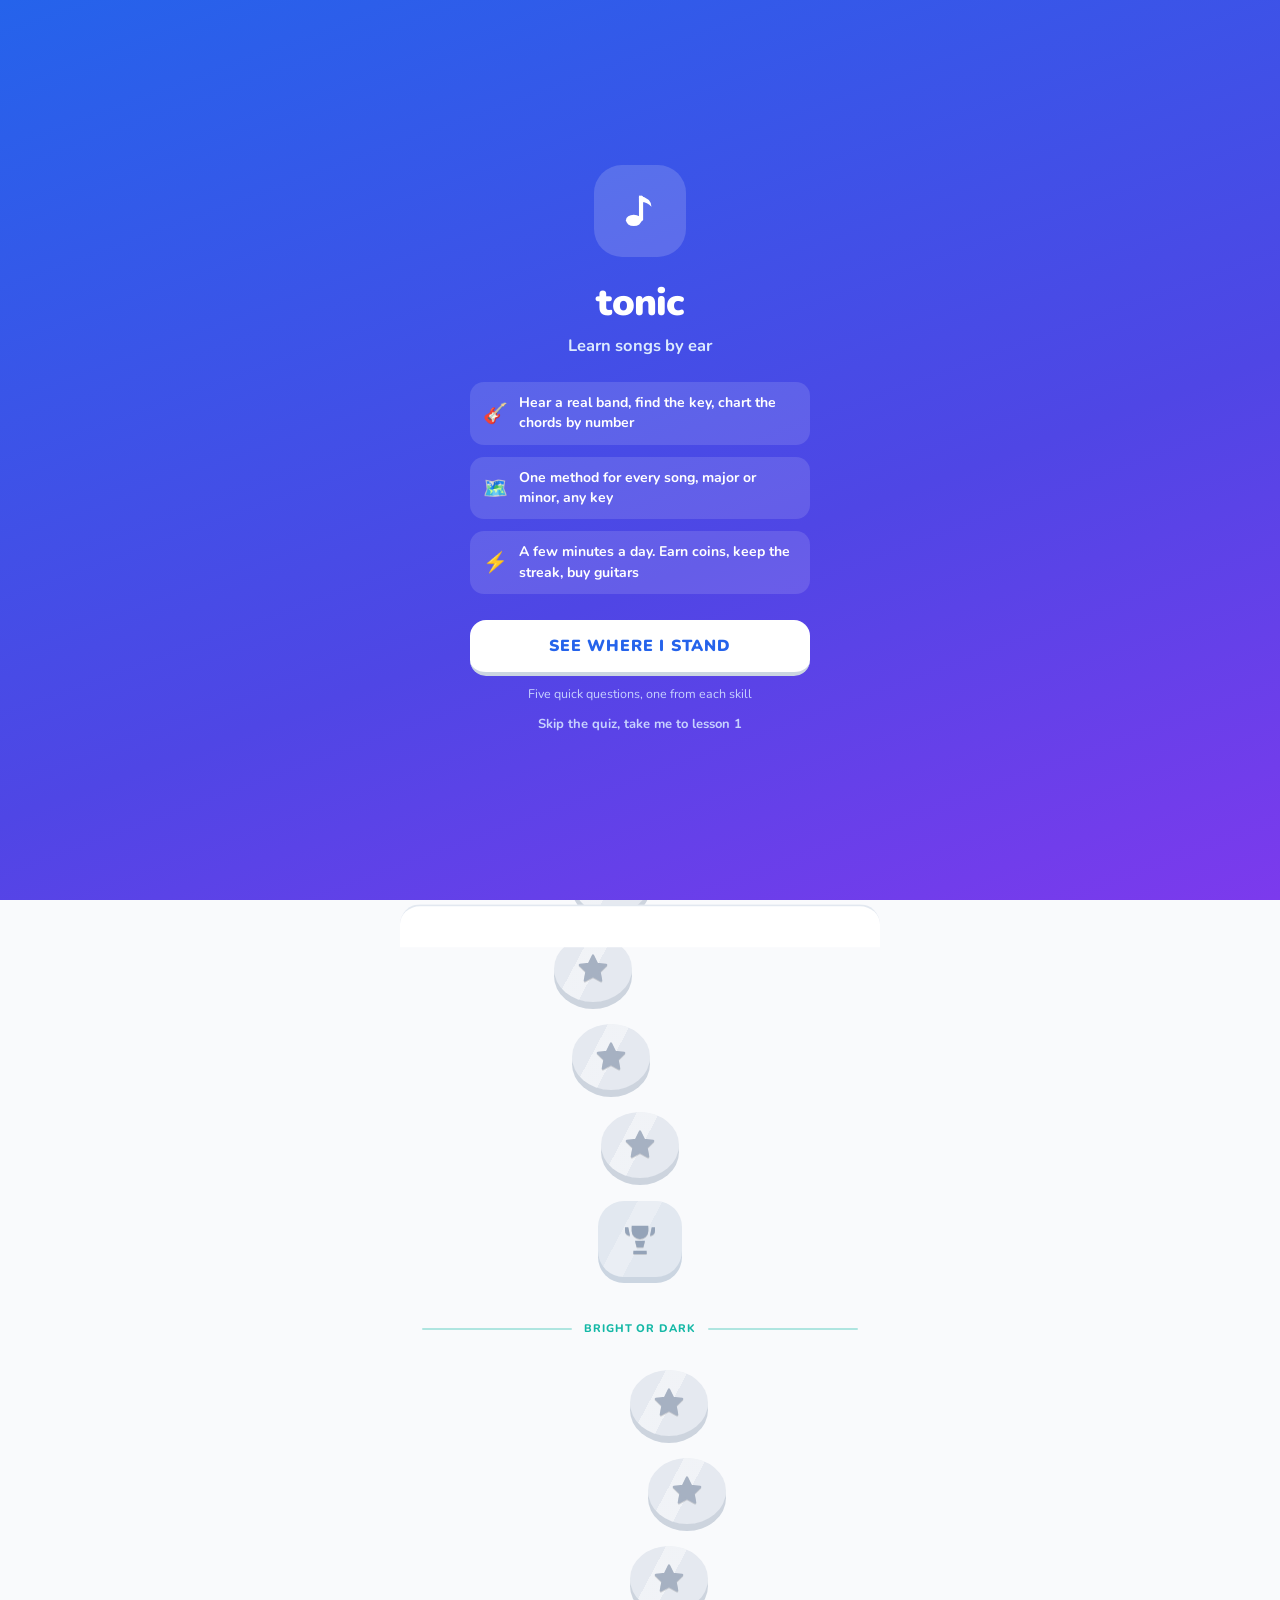
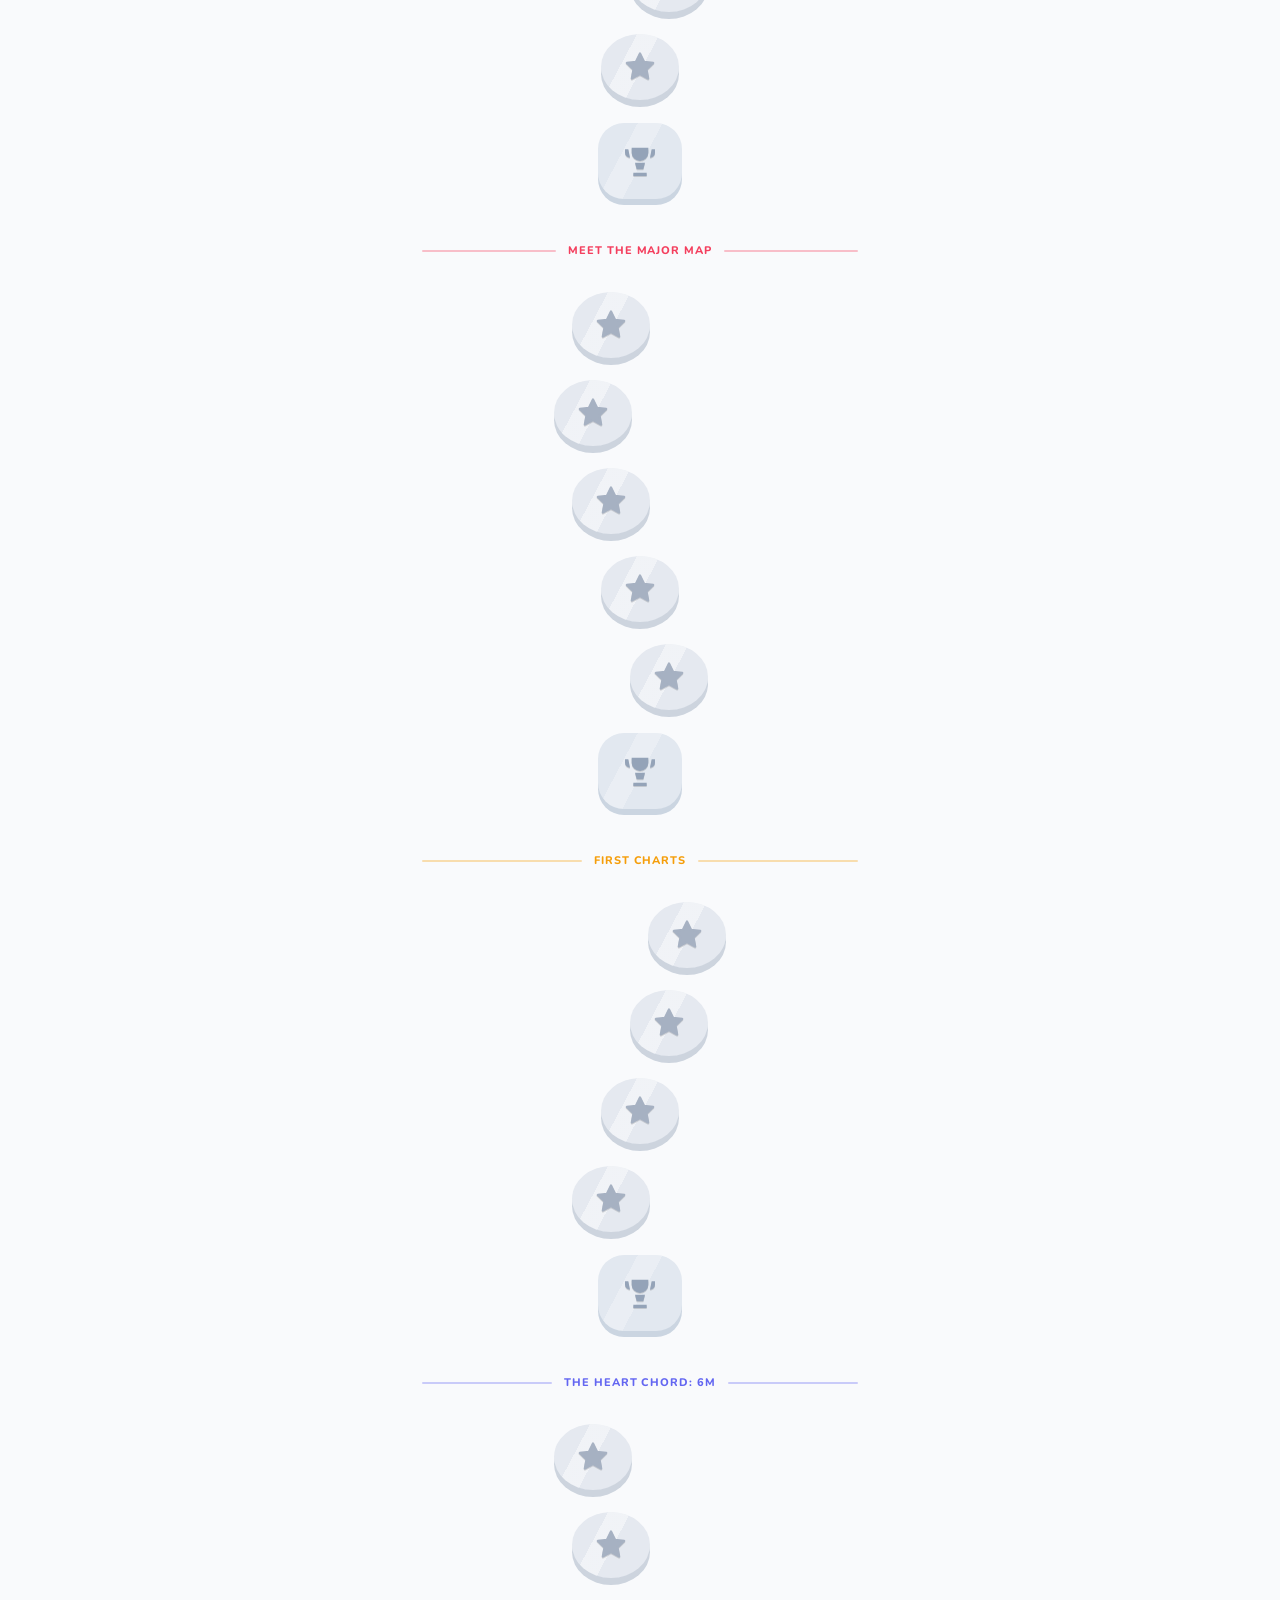
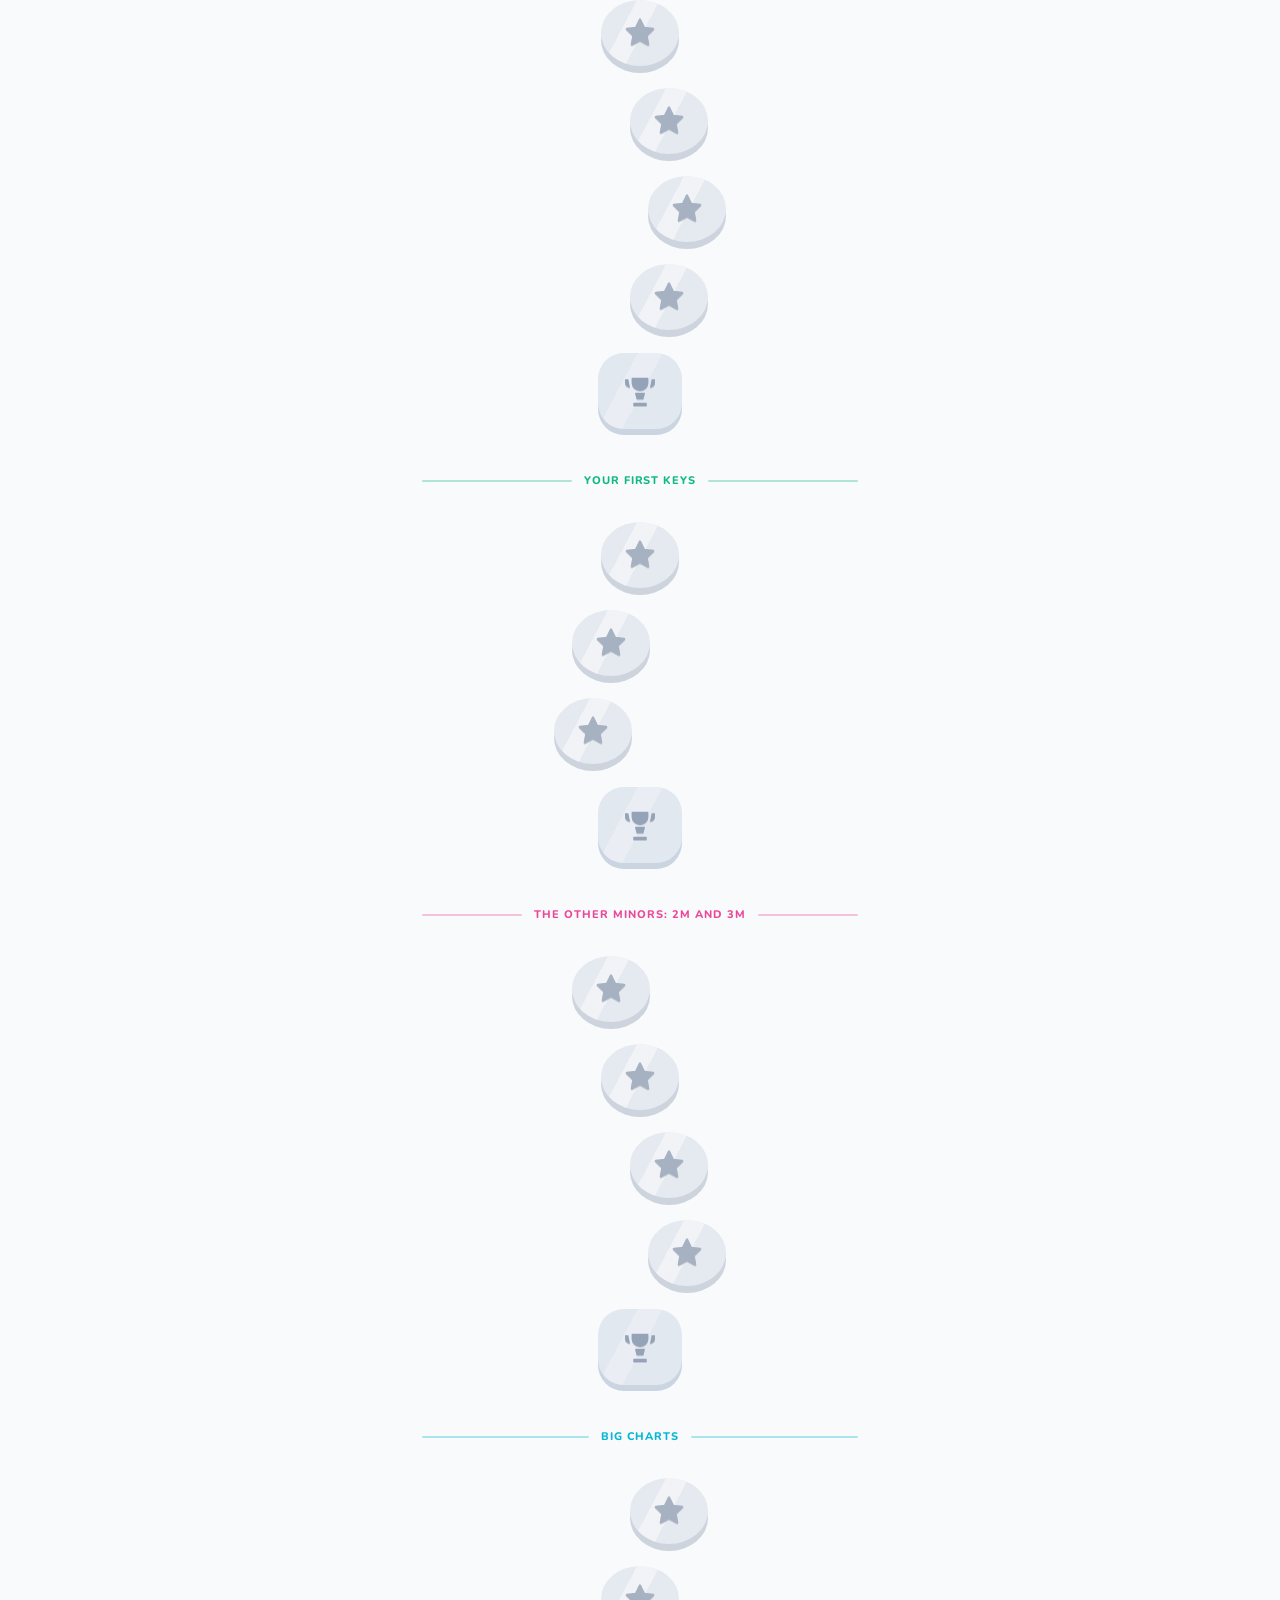
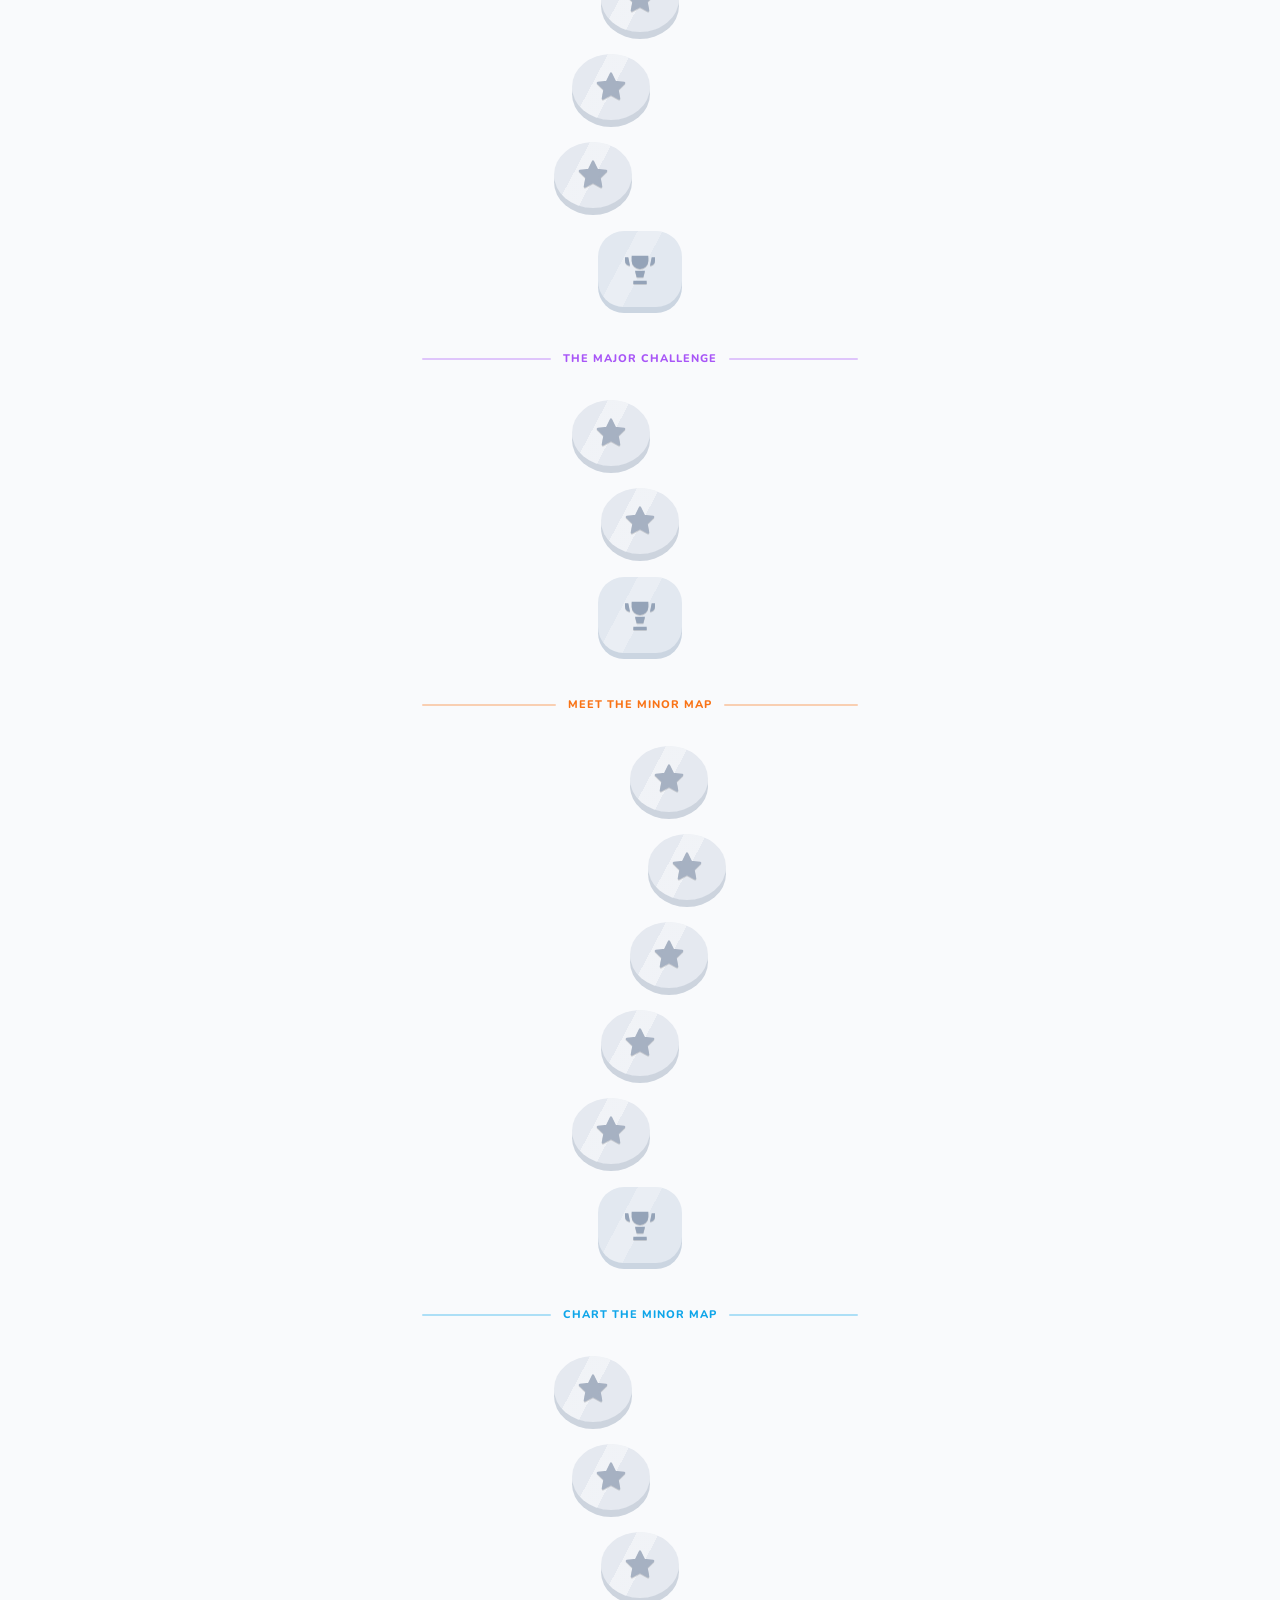
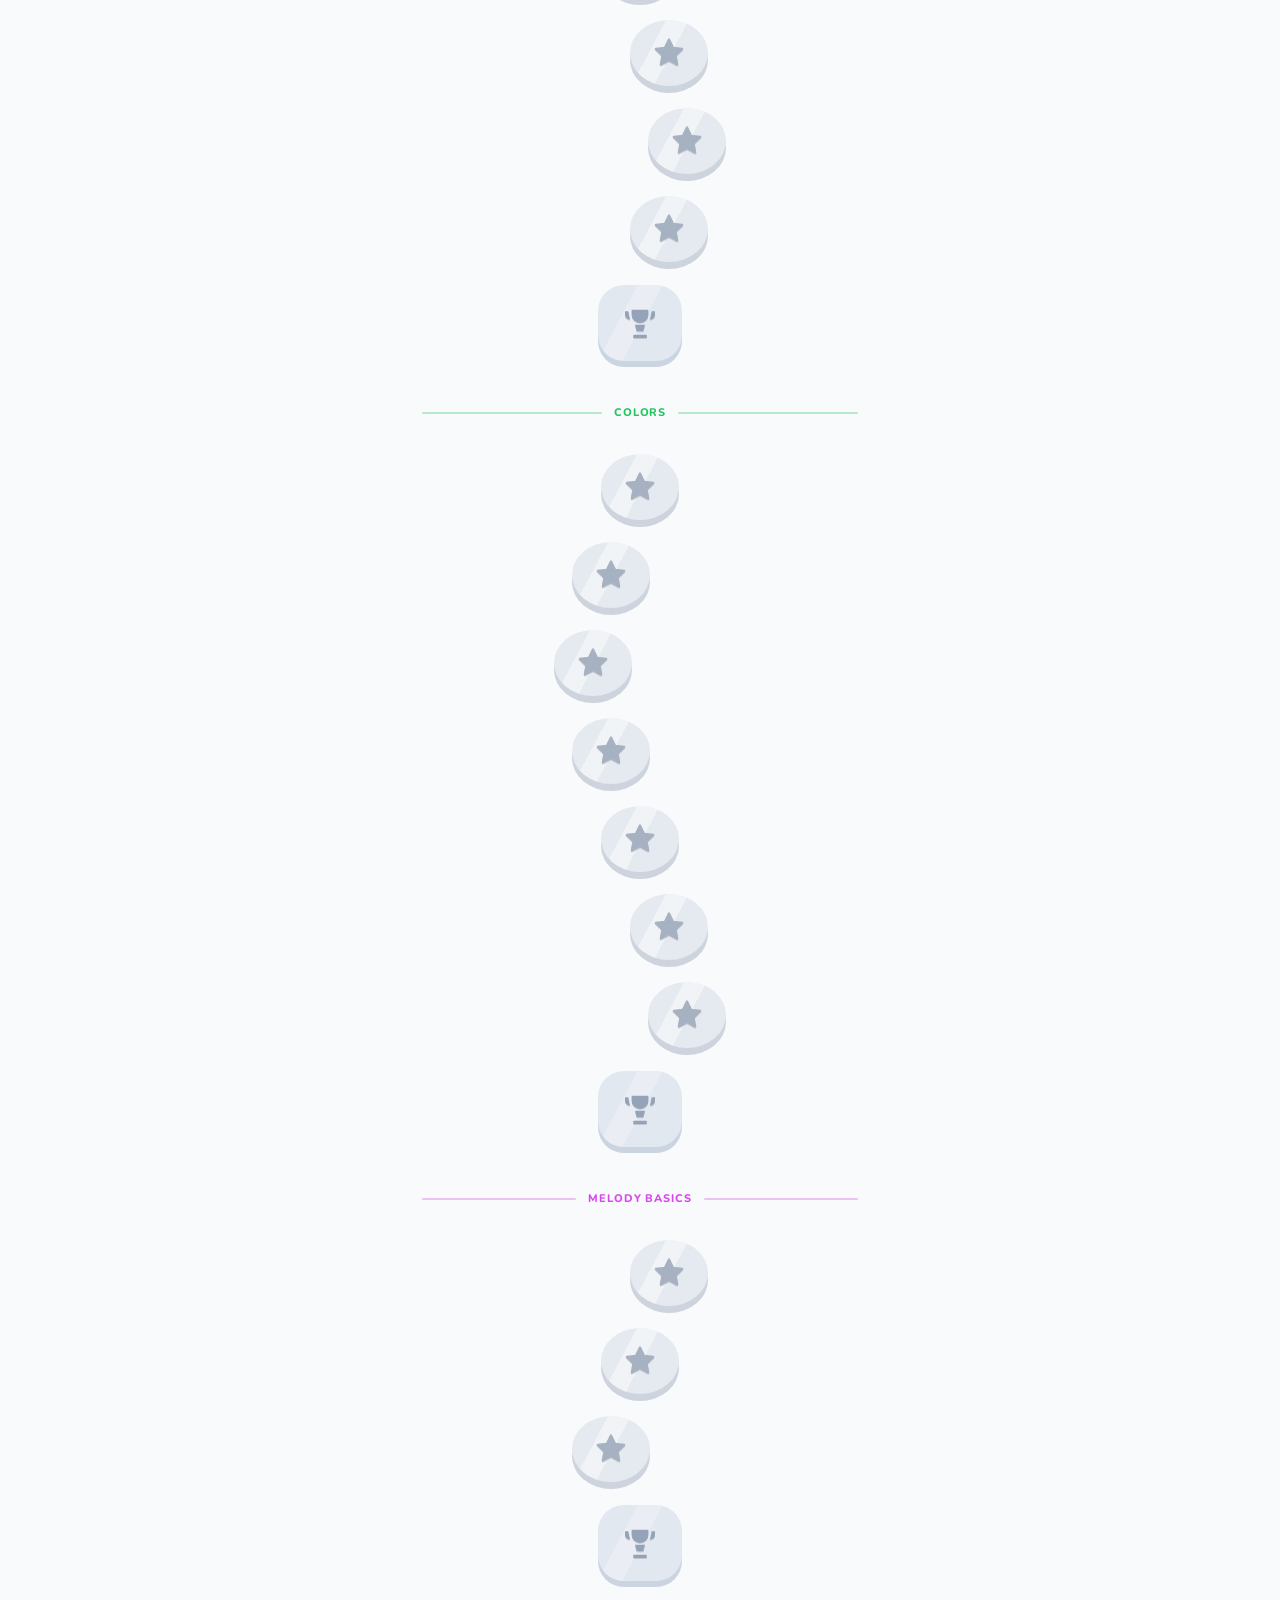
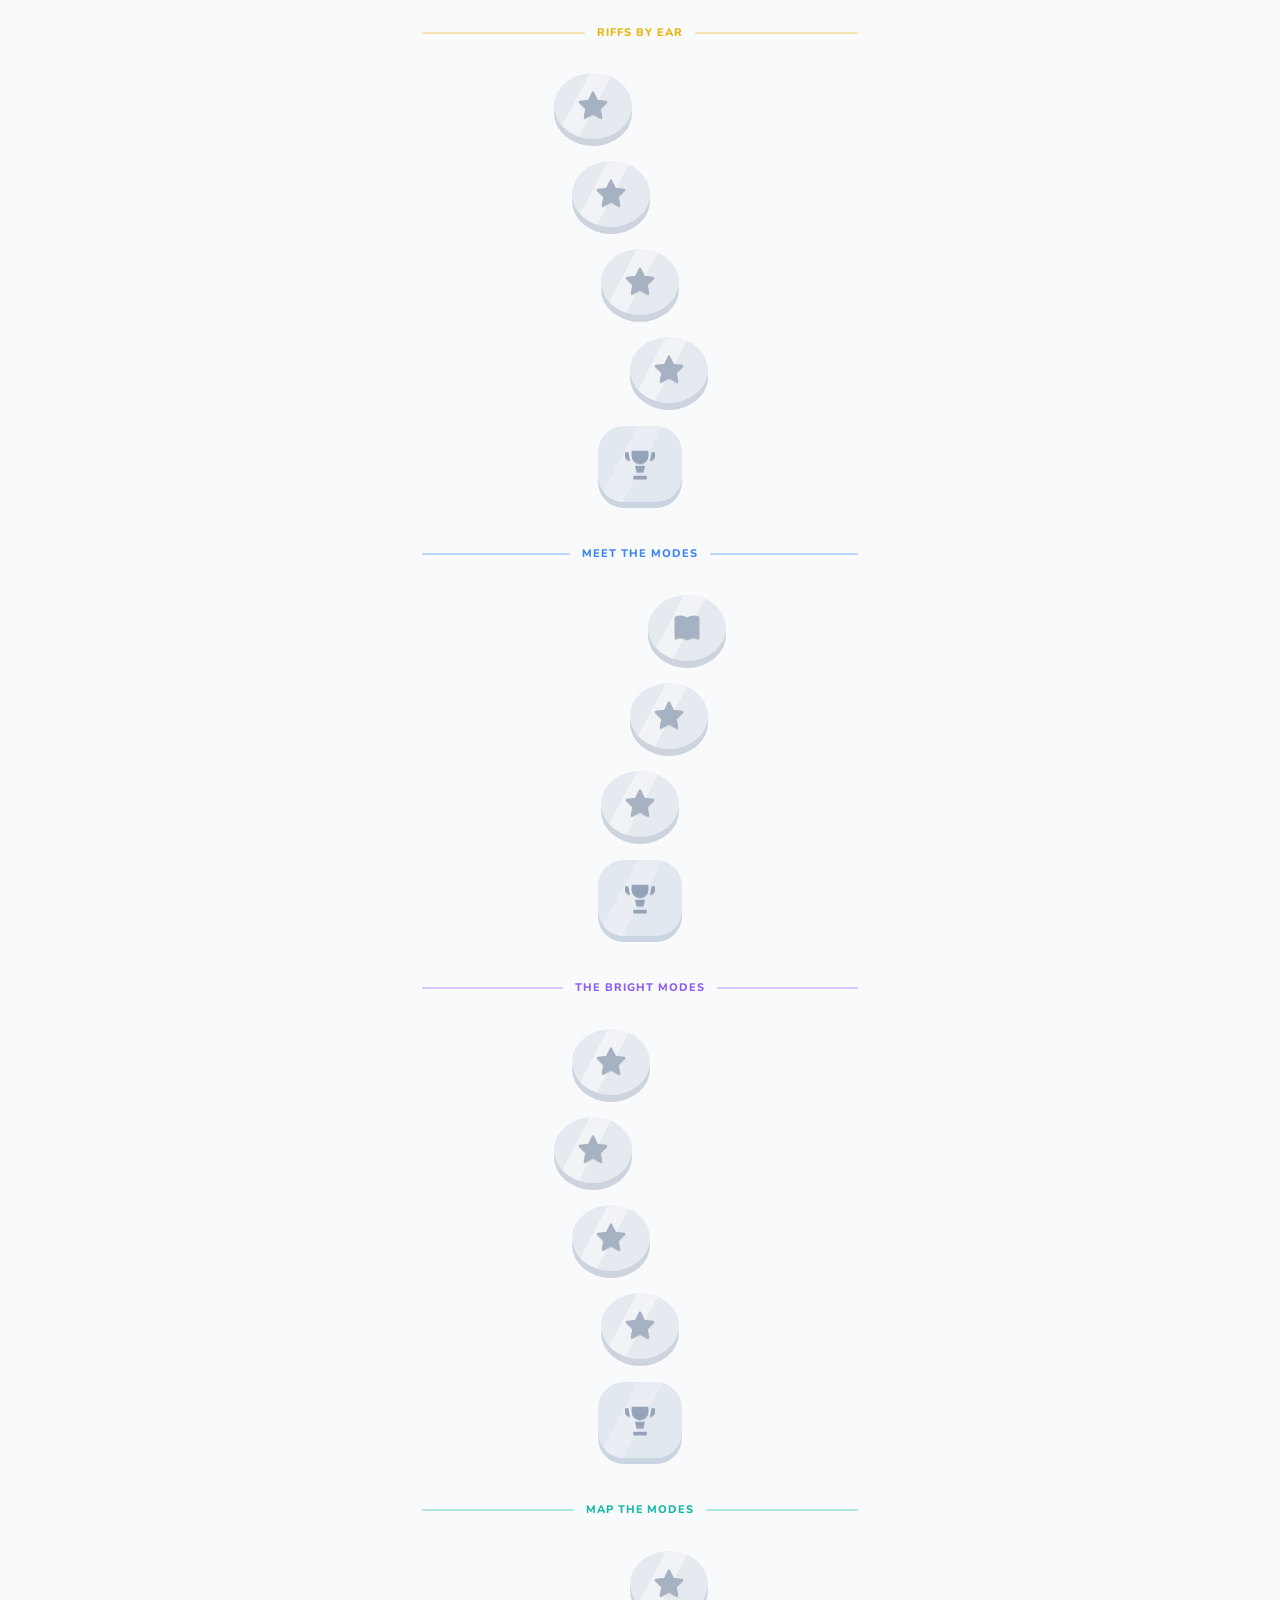
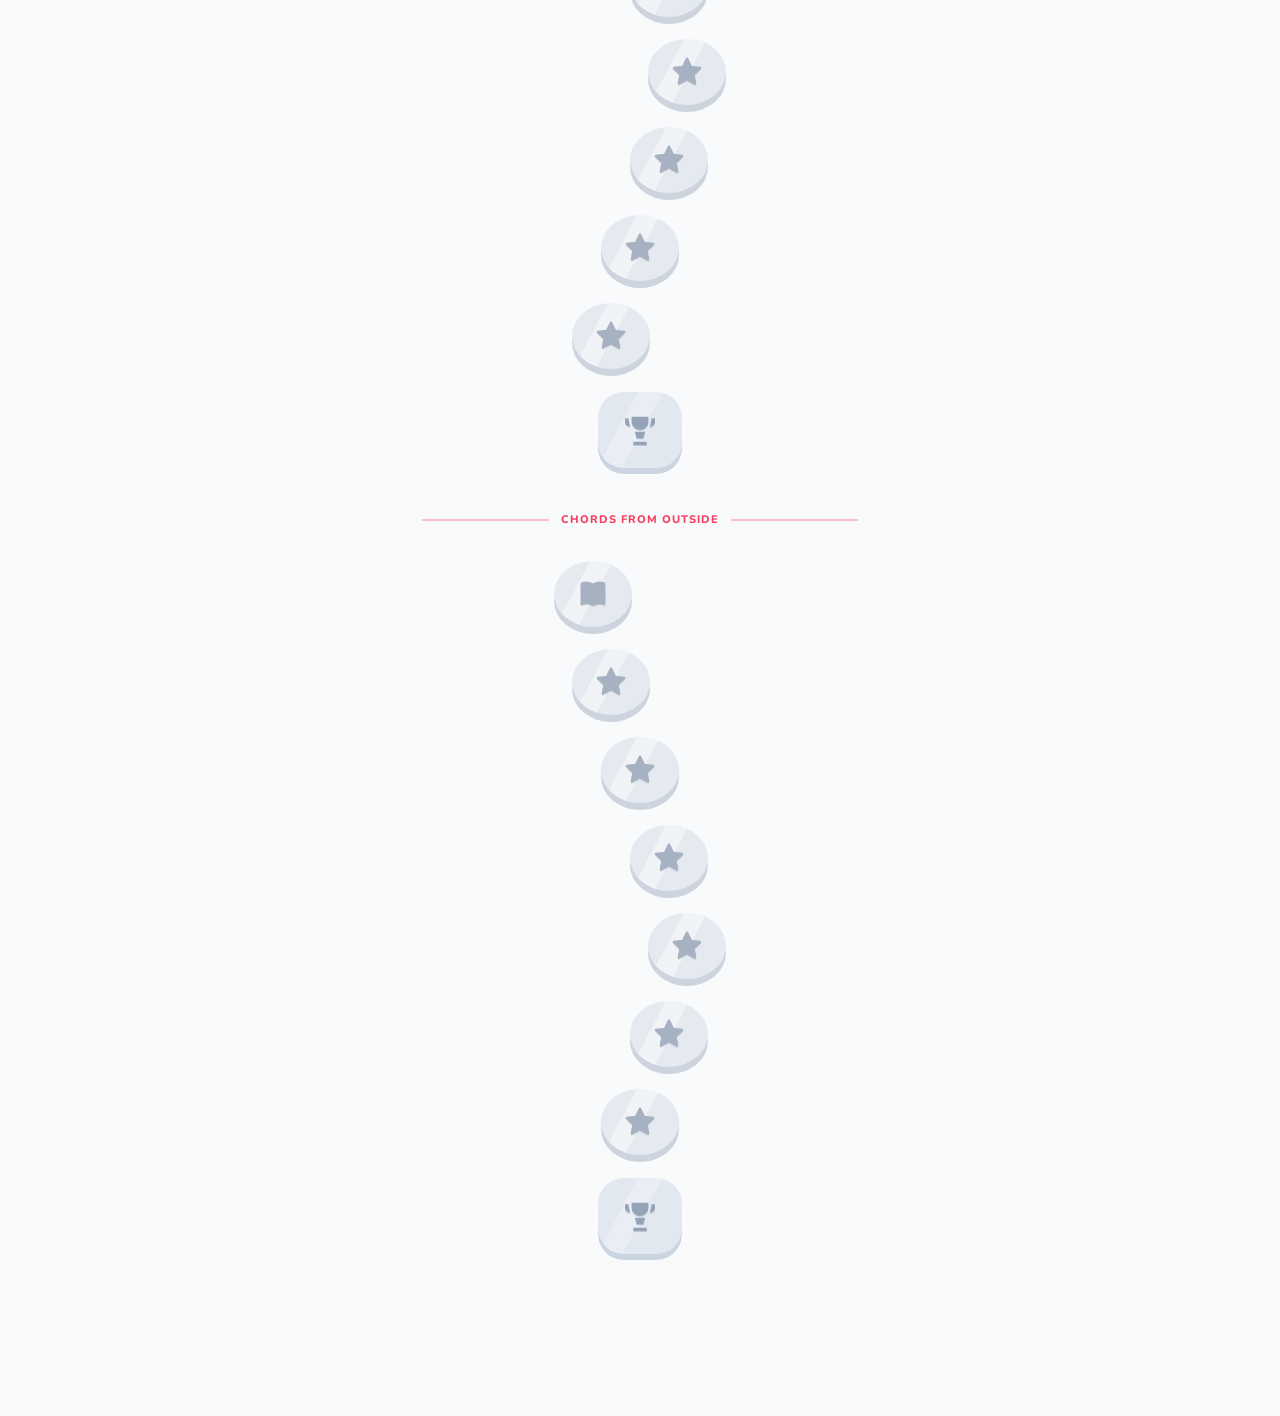
==== commit 799a665b: "All 12 keys, share-ready link, full audit fixes - Key map lists all 12 major and all 12 minor keys (" ====
--- a/index.html
+++ b/index.html
@@ -7,7 +7,25 @@
 <link rel="preconnect" href="https://fonts.googleapis.com">
 <link rel="preconnect" href="https://fonts.gstatic.com" crossorigin>
 <link href="https://fonts.googleapis.com/css2?family=Nunito:wght@700;800;900&display=swap" rel="stylesheet">
-<title>Tonic - Hear the numbers</title>
+<title>Tonic: learn songs by ear</title>
+<meta name="description" content="Train your ear to hear songs as numbers: find home, chart every chord, and play it in any key. Then learn to hear all seven modes. Free, in your browser.">
+<link rel="icon" type="image/png" sizes="32x32" href="favicon-32.png">
+<link rel="icon" type="image/png" sizes="512x512" href="icon-512.png">
+<link rel="apple-touch-icon" href="apple-touch-icon.png">
+<meta name="apple-mobile-web-app-title" content="Tonic">
+<meta property="og:type" content="website">
+<meta property="og:site_name" content="Tonic">
+<meta property="og:url" content="https://oostler.github.io/oostler/">
+<meta property="og:title" content="Tonic: learn songs by ear">
+<meta property="og:description" content="Find home, hear every chord as a number, and play it in any key. Then the seven modes.">
+<meta property="og:image" content="https://oostler.github.io/oostler/og.png">
+<meta property="og:image:width" content="1200">
+<meta property="og:image:height" content="630">
+<meta property="og:image:alt" content="Tonic: learn songs by ear">
+<meta name="twitter:card" content="summary_large_image">
+<meta name="twitter:title" content="Tonic: learn songs by ear">
+<meta name="twitter:description" content="Find home, hear every chord as a number, and play it in any key. Then the seven modes.">
+<meta name="twitter:image" content="https://oostler.github.io/oostler/og.png">
 <style>
 :root{
   --bg:#f9fafc;--card:#ffffff;--fg:#1e293b;--muted:#64748b;--border:#e2e8f0;
@@ -72,7 +90,8 @@
   padding:13px;cursor:pointer;display:flex;flex-direction:column;gap:3px}
 .skill-tile:active{transform:translateY(2px)}
 .skill-tile.locked{opacity:.5;pointer-events:none}
-.skill-tile .nm{font-weight:800;font-size:13.5px}
+.skill-tile{min-width:0}
+.skill-tile .nm{font-weight:800;font-size:13.5px;overflow-wrap:break-word}
 .skill-tile .ac{font-size:11.5px;color:var(--muted)}
 .bar{height:8px;background:var(--blue-mist);border-radius:99px;overflow:hidden}
 .bar>div{height:100%;background:var(--blue);border-radius:99px;transition:width .3s}
@@ -210,7 +229,9 @@
 .iv-cell.chr{background:var(--warn-soft);border-color:#f59e0b;color:#92400e}
 .iv-cell.root{background:var(--blue-mist);border-color:var(--blue);color:var(--blue)}
 .iv-cell.alt{background:#fffbeb;border-color:#fcd34d;color:#b45309}
-.mh-btns{display:flex;gap:7px}
+.mh-btns{display:flex;gap:7px;flex-wrap:wrap}
+.mh-btns button{min-width:0}
+@media (max-width:360px){.mh-btns{gap:5px}.mh-btns button{font-size:11px;padding:8px 2px}.kh-btn{font-size:11px;padding:7px 8px}}
 .mh-btns button{flex:1;padding:9px 4px;border:2px solid var(--border);border-bottom-width:3px;border-radius:12px;background:var(--bg);
   font-family:inherit;font-weight:800;font-size:12px;color:var(--fg);cursor:pointer;white-space:nowrap}
 .mh-btns button:active{transform:translateY(1px);border-bottom-width:2px}
@@ -430,6 +451,9 @@
 .gact{display:flex;align-items:center;gap:9px;background:var(--card);border:2px solid var(--border);border-radius:13px;padding:9px 13px;font-weight:700;font-size:13.5px}
 .gact .ga-mark{margin-left:auto;font-weight:900}
 .key-grid{display:grid;grid-template-columns:repeat(3,1fr);gap:7px}
+.key-grid.k12,.emap-keys.k12{grid-template-columns:repeat(6,1fr);gap:5px}
+.key-grid.k12m,.emap-keys.k12m{grid-template-columns:repeat(4,1fr);gap:5px}
+.key-grid.k12 .key-btn,.key-grid.k12m .key-btn{padding:10px 2px;font-size:13px}
 .key-btn{padding:11px 4px;border:2px solid var(--border);border-bottom-width:3px;border-radius:12px;background:var(--card);font-family:inherit;font-size:12px;font-weight:800;color:var(--fg);cursor:pointer;line-height:1.2;white-space:nowrap;overflow:hidden;text-overflow:ellipsis}
 .key-btn.on{background:var(--blue);border-color:var(--blue-press);color:#fff}
 .shop-bal{display:flex;align-items:center;justify-content:center;gap:8px;font-weight:900;font-size:19px;color:#b45309;background:#fef3c7;border-radius:14px;padding:11px}
@@ -1099,31 +1123,72 @@
 function strumMidis(ctx,arr,opt){strumArr(ctx,arr,opt);}
 function strum(ctx,name,opt){
   opt=opt||{};
-  var v=VOIC[name]||CVOIC[name];
+  var v=VOIC[name]||CVOIC[name]||synthVoicing(name);
   if(!v)return;
   strumArr(ctx,v,opt);
 }
+/* Any chord in any key gets a voicing: an E-shape style barre built from the
+   root, bass between low E and D#, so keys like Db or F#m never play silent. */
+var SYNTH_IV={'':[0,4,7],'m':[0,3,7],'\u00b0':[0,3,6],'dim':[0,3,6],'7':[0,4,7,10],'maj7':[0,4,7,11],
+  'm7':[0,3,7,10],'sus4':[0,5,7],'sus2':[0,2,7],'5':[0,7]};
+function synthVoicing(name){
+  var m=/^([A-G](?:#|b)*)(.*)$/.exec(name||'');
+  if(!m||!SYNTH_IV[m[2]])return null;
+  var iv=SYNTH_IV[m[2]],bass=40+((nameToPc(m[1])-4+12)%12);
+  var out=[bass];
+  if(iv.length>2)out.push(bass+iv[2]);
+  out.push(bass+12);
+  iv.slice(1).forEach(function(x){out.push(bass+12+x);});
+  return out.filter(function(v,i,a){return a.indexOf(v)===i;}).sort(function(a,b){return a-b;}).slice(0,6);
+}
 /* music data */
-var KEYS=[{n:'C',pc:0},{n:'G',pc:7},{n:'D',pc:2},{n:'A',pc:9},{n:'E',pc:4},{n:'F',pc:5}];
-var MKEYS=[{n:'Am',pc:9,disp:'A minor'},{n:'Em',pc:4,disp:'E minor'},{n:'Dm',pc:2,disp:'D minor'}];
+/* All twelve keys of each kind, round the circle of fifths. The key map and
+   the every-key lessons use these; ordinary exercises draw from the
+   guitar-friendly subsets KEYS and MKEYS. */
+var ALL_KEYS=[{n:'C',pc:0},{n:'G',pc:7},{n:'D',pc:2},{n:'A',pc:9},{n:'E',pc:4},{n:'B',pc:11},
+  {n:'F#',pc:6},{n:'Db',pc:1},{n:'Ab',pc:8},{n:'Eb',pc:3},{n:'Bb',pc:10},{n:'F',pc:5}];
+var ALL_MKEYS=[{n:'Am',pc:9,rel:'C'},{n:'Em',pc:4,rel:'G'},{n:'Bm',pc:11,rel:'D'},{n:'F#m',pc:6,rel:'A'},
+  {n:'C#m',pc:1,rel:'E'},{n:'G#m',pc:8,rel:'B'},{n:'D#m',pc:3,rel:'F#'},{n:'Bbm',pc:10,rel:'Db'},
+  {n:'Fm',pc:5,rel:'Ab'},{n:'Cm',pc:0,rel:'Eb'},{n:'Gm',pc:7,rel:'Bb'},{n:'Dm',pc:2,rel:'F'}];
+ALL_MKEYS.forEach(function(k){k.disp=k.n.replace(/m$/,'')+' minor';});
+var KEYS=ALL_KEYS.filter(function(k){return ['C','G','D','A','E','F'].indexOf(k.n)>=0;});
+var MKEYS=ALL_MKEYS.filter(function(k){return ['Am','Em','Bm','F#m','C#m','Dm'].indexOf(k.n)>=0;});
 var PCN=['C','C#','D','Eb','E','F','F#','G','G#','A','Bb','B'];
+function findKey(mode,keyN){
+  var arr=mode==='min'?ALL_MKEYS:ALL_KEYS;
+  for(var i=0;i<arr.length;i++)if(arr[i].n===keyN)return arr[i];
+  return null;
+}
+/* ---- letter-correct spelling: scale degree n always gets the nth letter ---- */
+var LETTERS=['C','D','E','F','G','A','B'],LETTER_PC=[0,2,4,5,7,9,11];
+function accName(letter,acc){return letter+(acc===1?'#':acc===-1?'b':acc===2?'##':acc===-2?'bb':'');}
+function nameToPc(n){
+  var p=LETTER_PC[LETTERS.indexOf(n.charAt(0))];
+  for(var i=1;i<n.length;i++){var c=n.charAt(i);if(c==='#')p++;else if(c==='b')p--;else break;}
+  return ((p%12)+12)%12;
+}
+function spellDeg(tonic,deg,semis){
+  var L=(LETTERS.indexOf(tonic.charAt(0))+deg-1)%7;
+  var d=(((nameToPc(tonic)+semis)-LETTER_PC[L])%12+12)%12;
+  return accName(LETTERS[L],d===0?0:d===1?1:d===11?-1:d===2?2:-2);
+}
+function qSfx(q){return q==='min'?'m':q==='dim'?'\u00b0':'';}
+function tonicOf(mode,keyN){return mode==='min'?keyN.replace(/m$/,''):keyN;}
 var NUMS={'1':{off:0,m:false},'2m':{off:2,m:true},'3m':{off:4,m:true},'4':{off:5,m:false},'5':{off:7,m:false},'6m':{off:9,m:true}};
 var MNUMS={'1m':{off:0,m:true},'3':{off:3,m:false},'4m':{off:5,m:true},'5':{off:7,m:false},'5m':{off:7,m:true},'6':{off:8,m:false},'7':{off:10,m:false}};
 function numChord(keyN,num){
-  var k=null;KEYS.forEach(function(x){if(x.n===keyN)k=x;});
   var d=NUMS[num];
-  return PCN[(k.pc+d.off)%12]+(d.m?'m':'');
+  return spellDeg(keyN,degOf(num),d.off)+(d.m?'m':'');
 }
 function mNumChord(keyN,num){
-  var k=null;MKEYS.forEach(function(x){if(x.n===keyN)k=x;});
   var d=MNUMS[num];
-  return PCN[(k.pc+d.off)%12]+(d.m?'m':'');
+  return spellDeg(tonicOf('min',keyN),degOf(num),d.off)+(d.m?'m':'');
 }
 function chordOf(mode,keyN,num){return mode==='min'?mNumChord(keyN,num):numChord(keyN,num);}
 function keyDisp(mode,keyN){
   if(mode!=='min')return keyN;
-  var d=keyN;MKEYS.forEach(function(x){if(x.n===keyN)d=x.disp;});
-  return d;
+  var k=findKey('min',keyN);
+  return k?k.disp:keyN;
 }
 function homeNum(mode){return mode==='min'?'1m':'1';}
 function cadSeq(mode){return mode==='min'?['1m','4m','5','1m']:['1','4','5','1'];}
@@ -1199,20 +1264,27 @@
 /* spelling: sharp keys name pc 3 as D#, flat keys as Eb. PCN alone would
    write E major's 7th degree as Eb, which is the wrong letter for that key. */
 var PCN_SHARP=['C','C#','D','D#','E','F','F#','G','G#','A','A#','B'];
-var SHARP_PARENTS={G:1,D:1,A:1,E:1};
+var PCN_FLAT=['C','Db','D','Eb','E','F','Gb','G','Ab','A','Bb','B'];
+var FLAT_KEYS={F:1,Bb:1,Eb:1,Ab:1,Db:1,Gb:1};
 function pcName(pc,parentKey){
-  return (parentKey&&SHARP_PARENTS[parentKey])?PCN_SHARP[pc]:PCN[pc];
-}
-/* every modal key derivable from the six parent majors: 6 x 7 = 42 */
+  if(!parentKey)return PCN[pc];
+  for(var d=1;d<=7;d++){var n=spellDeg(parentKey,d,MAJ_IV[d-1]);if(nameToPc(n)===pc)return n;}
+  return FLAT_KEYS[parentKey]?PCN_FLAT[pc]:PCN_SHARP[pc];
+}
+/* every modal key derivable from the twelve parent majors: 12 x 7 = 84 */
 var MODAL_KEYS=[];
-KEYS.forEach(function(k){
+ALL_KEYS.forEach(function(k){
   MODES.forEach(function(m,mi){
     var pc=(k.pc+m.off)%12;
     MODAL_KEYS.push({pc:pc,mi:mi,parent:k.n,parentPc:k.pc,root:pcName(pc,k.n),disp:pcName(pc,k.n)+' '+m.n});
   });
 });
 function modalKeysFor(mi){return MODAL_KEYS.filter(function(x){return x.mi===mi;});}
-function parentOfModal(pc,mi){return PCN[((pc-MODES[mi].off)%12+12)%12];}
+function parentOfModal(pc,mi){
+  var ppc=((pc-MODES[mi].off)%12+12)%12;
+  for(var i=0;i<ALL_KEYS.length;i++)if(ALL_KEYS[i].pc===ppc)return ALL_KEYS[i].n;
+  return PCN[ppc];
+}
 function modalChordName(rootPc,seat,parentKey){
   return pcName((rootPc+seat.off)%12,parentKey)+(seat.q==='min'?'m':seat.q==='dim'?'°':'');
 }
@@ -1316,7 +1388,7 @@
   run(function(ctx){
     var seats=mode==='min'?KM_MIN_SEATS:KM_MAJ_SEATS;
     var kk=null;
-    (mode==='min'?MKEYS:KEYS).forEach(function(k){if(k.n===keyN)kk=k;});
+    kk=findKey(mode,keyN);
     if(!kk)return;
     seats.forEach(function(seat,i){
       strumMidis(ctx,seatMidis(kk.pc,seat),{delay:i*0.7,dur:0.66,vel:0.42});
@@ -1355,8 +1427,7 @@
 /* melody */
 var DEGOFF={1:0,2:2,3:4,4:5,5:7};
 function keyRootMidi(keyN){
-  var k=null;KEYS.forEach(function(x){if(x.n===keyN)k=x;});
-  return 48+k.pc;
+  return 48+findKey('maj',keyN).pc;
 }
 function playMelody(keyN,degs,opt){
   opt=opt||{};
@@ -1791,7 +1862,7 @@
 function genNames(spec){
   var mode=spec.mode||'maj';
   var dir=spec.dir==='mix'?pick(['fwd','rev']):(spec.dir||'fwd');
-  var keyN=spec.key||(mode==='min'?pick(MKEYS).n:randKey());
+  var keyN=spec.key||(spec.all?pick(mode==='min'?ALL_MKEYS:ALL_KEYS).n:(mode==='min'?pick(MKEYS).n:randKey()));
   var pool=spec.pool||(mode==='min'?['1m','4m','5','6','7']:['1','4','5','6m']);
   var seq=(spec.useLast&&LAST_CHART&&LAST_MODE===mode)?LAST_CHART.slice():randChart(4,{pool:pool,unfamiliar:mode!=='min',home:homeNum(mode)});
   var chordNames=seq.map(function(x){return chordOf(mode,keyN,x);});
@@ -1838,7 +1909,7 @@
 function genRel(spec){
   var pair=pick(REL_PAIRS);
   var mk=pick(MKEYS);
-  var majKeyN=PCN[(mk.pc+3)%12];
+  var majKeyN=mk.rel;
   var toMaj=Math.random()<0.5;
   var qSeq=toMaj?pair.min:pair.maj;
   var ansSeq=toMaj?pair.maj:pair.min;
@@ -1868,7 +1939,10 @@
 var MODE_BENDS={maj:['sharp 4','flat 7'],min:['natural 6','flat 2','flat 5']};
 var NOTHING_BENT='nothing bent';
 function modeAnchor(mi){return MODES[mi].vs||(MODES[mi].q==='maj'?'maj':'min');}
-function randModal(mi){return pick(modalKeysFor(mi));}
+function randModal(mi){
+  var ok=KEYS.map(function(k){return k.n;});
+  return pick(modalKeysFor(mi).filter(function(x){return ok.indexOf(x.parent)>=0;}));
+}
 function modeOpts(mi,pool,n){
   /* distractors stay inside the stated brightness: a bright option in a dark
      question is both incoherent and a free elimination. Reach across only if
@@ -2086,8 +2160,6 @@
   };
 }
 /* --- spec step 2: map the notes, one at a time, on tiles --- */
-var LETTERS=['C','D','E','F','G','A','B'],LETTER_PC=[0,2,4,5,7,9,11];
-function accName(letter,acc){return letter+(acc===1?'#':acc===-1?'b':acc===2?'##':acc===-2?'bb':'');}
 /* letter-correct spelling: degree i always gets the next letter up */
 function spellModeLetters(rootPc,mi,parent){
   var rn=pcName(rootPc,parent),ri=LETTERS.indexOf(rn.charAt(0));
@@ -2243,9 +2315,8 @@
   return null;
 }
 function keyPc(mode,keyN){
-  var arr=mode==='min'?MKEYS:KEYS,pc=0;
-  arr.forEach(function(k){if(k.n===keyN)pc=k.pc;});
-  return pc;
+  var k=findKey(mode,keyN);
+  return k?k.pc:0;
 }
 /* resolve any number - diatonic, diminished or borrowed - to a playable seat */
 function numSeat(mode,num){
@@ -2260,7 +2331,7 @@
 function chordOfAny(mode,keyN,num){
   var s=numSeat(mode,num);
   if(!s)return chordOf(mode,keyN,num);
-  return PCN[(keyPc(mode,keyN)+s.off)%12]+(s.q==='min'?'m':s.q==='dim'?'°':'');
+  return spellDeg(tonicOf(mode,keyN),degOf(num)||1,s.off)+qSfx(s.q);
 }
 /* one loop player that handles diatonic and borrowed seats alike, built
    algorithmically so no borrowed chord needs a named voicing */
@@ -2632,7 +2703,7 @@
   {intro:true,t:'The number system',o:'Why numbers beat letters',skill:'intro',pages:[
     {h:'Chords as numbers',b:'Instead of letters, we name chords by their <b>number</b> counted from home. In a major key the common chords are <b>1, 4, 5</b> and the minor <b>6m</b>. This is the <b>Nashville number system</b>.'},
     {h:'The same numbers fit every key',b:'The magic: the numbers never change. <b>1 5 6m 4</b> is the same shape in every key. In G it is G D Em C. In C it is C G Am F. Learn the numbers once and you can play a song in any key.',demo:'nashville'},
-    {h:'The whole map, right here',b:'Here is every chord in a key, laid out as numbers. Switch between <b>major</b> and <b>minor</b>, change the key, and tap any seat to hear it after home. The number map button up top opens this any time.',map:true}
+    {h:'The whole map, right here',b:'Here is every chord in a key, laid out as numbers. Switch between <b>major</b> and <b>minor</b>, change the key, and tap any seat to hear it after home. The map button at the top of the Learn screen opens this Key map any time, in all twelve keys.',map:true}
   ]},
   {intro:true,t:'The seven modes',o:'One scale, seven homes',skill:'intro',pages:[
     {h:'Everything is measured against major',b:'The major scale is seven notes. In C it is C D E F G A B, the white keys of a piano. Its proper name is <b>Ionian</b>, and it is the ruler every other scale is measured against. When musicians say <b>flat 3</b> or <b>flat 7</b>, they mean one fret lower than the major scale\'s 3rd or 7th.',demo:'ionian'},
@@ -2763,6 +2834,9 @@
    skill:'names',guided:{g:'names',dir:'mix',pool:['1','2m','3m','4','5','6m']},drill:[{g:'names',dir:'fwd',pool:['1','2m','3m','4','5','6m']},{g:'names',dir:'rev',pool:['1','2m','3m','4','5','6m']},{g:'names',dir:'mix',pool:['1','2m','3m','4','5','6m']}],apply:{g:'names',dir:'mix',pool:['1','2m','3m','4','5','6m']}}
  ]},
  {part:'The major map',name:'The major challenge',goal:'Everything at once',lessons:[
+  {t:'All twelve keys',o:'Every major key, flats and sharps included',
+   e:'Guitarists live in the six launch keys, but songs get written in all twelve, and the numbers still never change. Each chord is spelled the proper way for its key: in Eb the 4 is Ab, never G#, because every key uses each letter once. The Key map shows any of the twelve laid out.',
+   skill:'names',guided:{g:'names',dir:'fwd',all:true},drill:[{g:'names',dir:'fwd',all:true},{g:'names',dir:'rev',all:true},{g:'names',dir:'mix',all:true}],apply:{g:'names',dir:'mix',all:true}},
   {t:'The major challenge',o:'Hear a new loop, chart it, play it in two keys',
    e:'Everything at once: find home, confirm it is bright, chart the loop, then convert it to two different keys.',
    skill:'names',
@@ -2793,9 +2867,12 @@
   {t:'The Andalusian fall',o:'The famous minor staircase',
    e:'1m-7-6-5 walks down from home and lands on the door back in. Flamenco, rock and roll, and everything between.',
    skill:'minor',guided:{g:'seq',mode:'min',orders:[['1m','7','6','5'],['1m','6','7','5'],['1m','7','5','6']]},drill:[{g:'seq',mode:'min',orders:[['1m','7','6','5'],['1m','6','7','5'],['1m','7','5','6']]},{g:'seq',mode:'min',orders:[['1m','7','6','5'],['1m','6','7','5'],['1m','7','5','6']]},{g:'seq',mode:'min',orders:[['1m','7','6','5'],['1m','6','7','5'],['1m','7','5','6']]}],apply:{g:'chart',mode:'min',n:4}},
-  {t:'Minor keys by name',o:'Translate in A minor, E minor and D minor',
+  {t:'Minor keys by name',o:'Translate in the six launch minor keys',
    e:'In A minor, 1m-6-7 is Am-F-G. Same translation skill, minor map.',
    skill:'minor',guided:{g:'names',mode:'min',dir:'fwd'},drill:[{g:'names',mode:'min',dir:'fwd'},{g:'names',mode:'min',dir:'rev'},{g:'names',mode:'min',dir:'mix'}],apply:{g:'names',mode:'min',dir:'mix'}},
+  {t:'All twelve minor keys',o:'Every minor key, spelled properly',
+   e:'The same translation in every minor key. Each one shares its seven notes with a major key: F minor shares them with Ab major, so its chords are Fm, Ab, Bbm, C and Db. The Key map shows all twelve.',
+   skill:'minor',guided:{g:'names',mode:'min',dir:'fwd',all:true},drill:[{g:'names',mode:'min',dir:'fwd',all:true},{g:'names',mode:'min',dir:'rev',all:true},{g:'names',mode:'min',dir:'mix',all:true}],apply:{g:'names',mode:'min',dir:'mix',all:true}},
   {t:'The minor challenge',o:'Hear, chart and convert a minor song',
    e:'The full chain on the dark map: find home, chart the loop, name the chords.',
    skill:'minor',
@@ -3145,7 +3222,7 @@
       mb.appendChild(b);
     });
     container.appendChild(mb);
-    var kg=document.createElement('div');kg.className='emap-keys';
+    var kg=document.createElement('div');kg.className='emap-keys k12';
     modalKeysFor(st.mi).forEach(function(mk){
       var b=document.createElement('button');b.className=mk.pc===st.pc?'on':'';b.textContent=mk.root;
       b.addEventListener('click',function(){run(function(){});st.pc=mk.pc;draw();});
@@ -3191,10 +3268,10 @@
     });
     container.appendChild(tog);
     var isMin=st.mode==='min';
-    var keys=isMin?MKEYS:KEYS;var cur=isMin?st.minKey:st.majKey;
-    var kg=document.createElement('div');kg.className='emap-keys';
+    var keys=isMin?ALL_MKEYS:ALL_KEYS;var cur=isMin?st.minKey:st.majKey;
+    var kg=document.createElement('div');kg.className='emap-keys '+(isMin?'k12m':'k12');
     keys.forEach(function(k){
-      var b=document.createElement('button');b.className=k.n===cur?'on':'';b.textContent=isMin?k.disp:k.n;
+      var b=document.createElement('button');b.className=k.n===cur?'on':'';b.textContent=isMin?k.n:k.n;
       b.addEventListener('click',function(){run(function(){});if(isMin)st.minKey=k.n;else st.majKey=k.n;draw();});
       kg.appendChild(b);
     });
@@ -3206,7 +3283,7 @@
       var num=document.createElement('span');num.className='es-num';num.textContent=seat.n;
       var tag=document.createElement('span');tag.className='es-tag '+(seat.q==='maj'?'mj':seat.q==='min'?'mn':'dm');
       tag.textContent=seat.q==='maj'?'major':seat.q==='min'?'minor':'dim';
-      var nm=document.createElement('span');nm.className='es-name';nm.textContent=seatChordName(kk.pc,seat);
+      var nm=document.createElement('span');nm.className='es-name';nm.textContent=seatChordName(kk.pc,seat,isMin?kk.rel:kk.n);
       row.appendChild(num);row.appendChild(tag);
       if(showModes){
         var right=document.createElement('span');right.className='es-right';
@@ -3343,7 +3420,7 @@
     if(Q.fret){
       var fcard=document.createElement('div');fcard.className='card';
       var fd=document.createElement('div');fcard.appendChild(fd);body.appendChild(fcard);
-      var kk=null;KEYS.forEach(function(x){if(x.n===Q.fret.keyN)kk=x;});
+      var kk=findKey('maj',Q.fret.keyN);
       renderFret(fd,kk.pc,Q.fret.degs);
     }
     var cb=document.createElement('button');cb.className='btn btn-blue btn-big btn-block';cb.textContent='Continue';
@@ -3496,7 +3573,7 @@
     cap.textContent='On the fretboard in '+Q.fret.keyN+'. Tap any dot to hear it.';
     var fd=document.createElement('div');
     fcard.appendChild(cap);fcard.appendChild(fd);body.appendChild(fcard);
-    var kk=null;KEYS.forEach(function(x){if(x.n===Q.fret.keyN)kk=x;});
+    var kk=findKey('maj',Q.fret.keyN);
     renderFret(fd,kk.pc,Q.fret.degs);
     fcard.scrollIntoView({behavior:'smooth',block:'nearest'});
   }
@@ -3630,9 +3707,8 @@
   {n:'1m',off:0,q:'min',mode:'Aeolian'},{n:'2°',off:2,q:'dim',mode:'Locrian'},{n:'3',off:3,q:'maj',mode:'Ionian'},{n:'4m',off:5,q:'min',mode:'Dorian'},
   {n:'5',off:7,q:'maj',mode:'Phrygian',note:'naturally 5m'},{n:'6',off:8,q:'maj',mode:'Lydian'},{n:'7',off:10,q:'maj',mode:'Mixolydian'}
 ];
-function seatChordName(pc,seat){
-  var sfx=seat.q==='min'?'m':seat.q==='dim'?'\u00b0':'';
-  return PCN[(pc+seat.off)%12]+sfx;
+function seatChordName(pc,seat,parentKey){
+  return pcName((pc+seat.off)%12,parentKey)+qSfx(seat.q);
 }
 function seatMidis(pc,seat){
   var base=48+pc;
@@ -3680,7 +3756,7 @@
     ? '<span><i style="background:var(--blue)"></i>major and minor</span><span>all seven unlocked</span>'
     : '<span><i style="background:var(--blue)"></i>major and minor, learn first</span><span><i style="background:#cbd5e1"></i>the other five, at the end</span>';
   /* root picker: the roots this mode can take from the six parent keys */
-  var kg=document.getElementById('km-keys');kg.innerHTML='';
+  var kg=document.getElementById('km-keys');kg.innerHTML='';kg.className='key-grid k12';
   modalKeysFor(KM_MI).forEach(function(mk){
     var b=document.createElement('button');
     b.className='key-btn'+(mk.pc===KM_ROOT?' on':'');
@@ -3775,12 +3851,14 @@
   document.getElementById('km-maj').classList.toggle('on',!isMin);
   document.getElementById('km-min').classList.toggle('on',isMin);
   var kg=document.getElementById('km-keys');kg.innerHTML='';
-  var keys=isMin?MKEYS:KEYS;
+  var keys=isMin?ALL_MKEYS:ALL_KEYS;
   var cur=isMin?KM_MKEY:KM_KEY;
+  kg.className='key-grid '+(isMin?'k12m':'k12');
   keys.forEach(function(k){
     var b=document.createElement('button');
     b.className='key-btn'+(k.n===cur?' on':'');
-    b.textContent=isMin?k.disp:k.n;
+    b.textContent=isMin?k.n:k.n;
+    b.title=isMin?k.disp:k.n+' major';
     b.addEventListener('click',function(){
       run(function(){});
       if(isMin)KM_MKEY=k.n;else KM_KEY=k.n;
@@ -3793,7 +3871,7 @@
   var seats=isMin?KM_MIN_SEATS:KM_MAJ_SEATS;
   /* head card: this key as a mode, its scale and its intervals against Ionian */
   var hmi=modeIdx(isMin?'Aeolian':'Ionian');
-  var parentN=isMin?PCN[(kk.pc+3)%12]:kk.n;
+  var parentN=isMin?kk.rel:kk.n;
   var hd=document.getElementById('km-head');hd.innerHTML='';
   var card=document.createElement('div');card.className='key-head';
   var top=document.createElement('div');top.className='kh-top';
@@ -3824,7 +3902,7 @@
     var tag=document.createElement('span');
     tag.className='seat-tag '+(seat.q==='maj'?'mj':seat.q==='min'?'mn':'dm');
     tag.textContent=seat.q==='maj'?'major':seat.q==='min'?'minor':'dim';
-    var nm=document.createElement('span');nm.className='seat-name';nm.textContent=seatChordName(kk.pc,seat);
+    var nm=document.createElement('span');nm.className='seat-name';nm.textContent=seatChordName(kk.pc,seat,parentN);
     row.appendChild(num);row.appendChild(tag);
     if(seat.note){
       var sn=document.createElement('span');sn.className='tiny muted';sn.textContent=seat.note;
@@ -3974,7 +4052,7 @@
   run(function(ctx){
     var seats=s.mode==='min'?KM_MIN_SEATS:KM_MAJ_SEATS;
     var kk=null;
-    (s.mode==='min'?MKEYS:KEYS).forEach(function(k){if(k.n===s.keyN)kk=k;});
+    kk=findKey(s.mode,s.keyN);
     seats.forEach(function(seat,i){
       strumMidis(ctx,seatMidis(kk.pc,seat),{delay:i*0.72,dur:0.68,vel:0.42});
       (function(idx){
